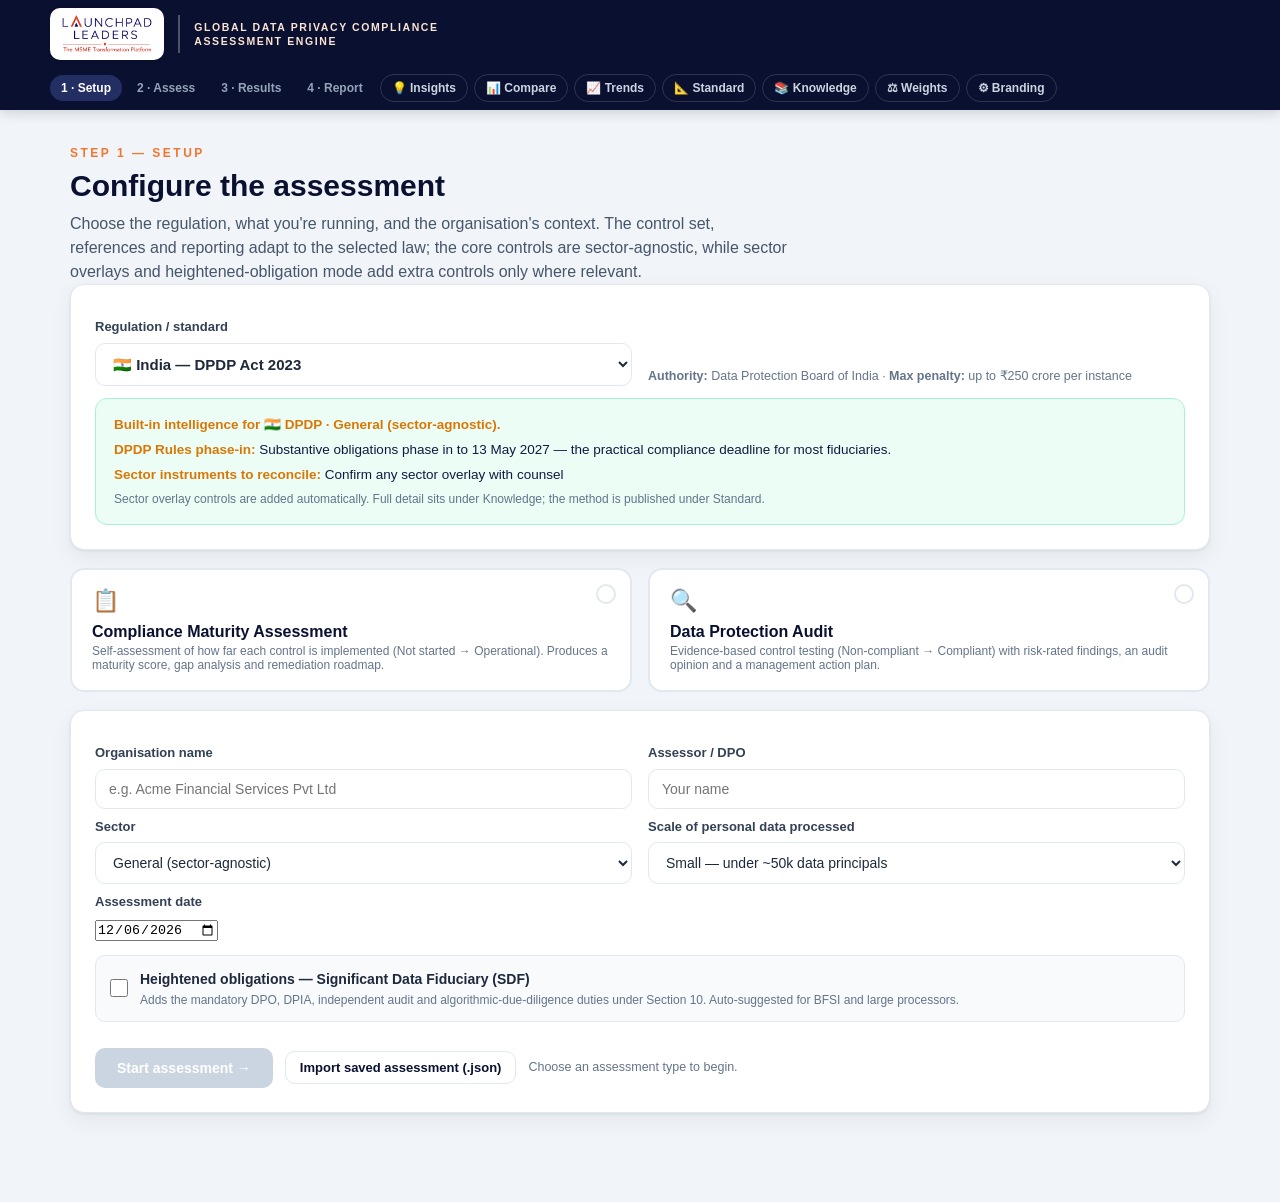
==== dpdp-compliance-readiness.html @ ef8b5a0c "Add files via upload" ====
<!DOCTYPE html>
<html lang="en">
<head>
<meta charset="utf-8">
<meta name="viewport" content="width=device-width, initial-scale=1">
<title>DPDP Compliance Assessment Engine</title>
<style>
  :root{
    --navy:#0A1130; --navy2:#232E63; --teal:#F2762E; --teal-d:#D97706; --ice:#FCE4D2;
    --ink:#1E293B; --muted:#64748B; --line:#E2E8F0; --bg:#F1F5F9; --bg2:#F8FAFC; --white:#fff;
    --crit:#B3121B; --high:#E8760A; --med:#CA9A04; --good:#16A34A;
    --shadow:0 1px 3px rgba(15,23,42,.08),0 8px 24px rgba(15,23,42,.06);
  }
  *{box-sizing:border-box;margin:0;padding:0}
  html{scroll-behavior:smooth}
  body{font-family:-apple-system,BlinkMacSystemFont,"Segoe UI",Roboto,Helvetica,Arial,sans-serif;
    color:var(--ink);background:var(--bg);line-height:1.5;font-size:15px;-webkit-font-smoothing:antialiased}
  h1,h2,h3,h4{line-height:1.2;color:var(--navy)}
  .tnum{font-variant-numeric:tabular-nums}
  button{font-family:inherit;cursor:pointer;border:none;background:none}
  textarea{font-family:inherit}
  .wrap{max-width:1180px;margin:0 auto;padding:0 20px}

  header{background:var(--navy);color:#fff;position:sticky;top:0;z-index:40;box-shadow:0 2px 12px rgba(15,23,42,.18)}
  .bar{display:flex;align-items:center;justify-content:space-between;gap:14px;min-height:62px;flex-wrap:wrap;padding:8px 0}
  .brand{display:flex;align-items:center;gap:14px;font-weight:700;font-size:17px}
  .logocard{background:#fff;border-radius:10px;padding:7px 12px;display:flex;align-items:center;flex:none;box-shadow:0 1px 4px rgba(0,0,0,.18)}
  .logocard img{height:38px;width:auto;display:block}
  .logo{width:34px;height:34px;border-radius:9px;background:#fff;display:grid;place-items:center;font-size:17px;flex:none}
  .brand small{display:block;font-weight:600;font-size:10.5px;color:var(--ice);letter-spacing:1.6px;text-transform:uppercase;line-height:1.35;max-width:310px}
  #brandHead{padding-left:14px;border-left:2px solid rgba(255,255,255,.28);display:flex;align-items:center;min-height:38px}
  .navbtns{display:flex;gap:6px;align-items:center;flex-wrap:wrap}
  .steps{display:flex;gap:4px}
  .steps .st,.tabbtn{font-size:12px;color:#94A3B8;padding:6px 11px;border-radius:20px;font-weight:600;white-space:nowrap}
  .steps .st.active,.tabbtn.active{background:var(--navy2);color:#fff}
  .steps .st.done{color:var(--ice)}
  .tabbtn{color:#CBD5E1;border:1px solid rgba(255,255,255,.15)}
  .tabbtn:hover{background:var(--navy2)}

  .screen{display:none;padding:34px 0 90px}
  .screen.show{display:block;animation:fade .3s ease}
  @keyframes fade{from{opacity:0;transform:translateY(6px)}to{opacity:1;transform:none}}
  @media (prefers-reduced-motion:reduce){.screen.show{animation:none}}

  .eyebrow{font-size:12px;font-weight:700;letter-spacing:2.5px;text-transform:uppercase;color:var(--teal)}
  .lead{font-size:16px;color:#475569;max-width:720px;margin-top:8px}
  .h-xl{font-size:30px;margin:6px 0 4px}
  .card{background:#fff;border:1px solid var(--line);border-radius:14px;box-shadow:var(--shadow)}
  .pad{padding:24px}

  .sector-grid{display:grid;grid-template-columns:repeat(3,1fr);gap:16px;margin:22px 0}
  .sector{background:#fff;border:2px solid var(--line);border-radius:14px;padding:20px;text-align:left;transition:.15s;position:relative}
  .sector:hover{border-color:#CBD5E1;transform:translateY(-2px)}
  .sector.sel{border-color:var(--teal);box-shadow:0 0 0 3px rgba(242,118,46,.15)}
  .sector .ic{font-size:26px}
  .sector h3{font-size:17px;margin:10px 0 4px}
  .sector p{font-size:12.5px;color:var(--muted)}
  .sector .chk{position:absolute;top:14px;right:14px;width:22px;height:22px;border-radius:50%;border:2px solid var(--line);display:grid;place-items:center;color:#fff;font-size:13px}
  .sector.sel .chk{background:var(--teal);border-color:var(--teal)}

  .form-row{display:grid;grid-template-columns:1fr 1fr;gap:16px;margin-top:8px}
  label.f{display:block;font-size:13px;font-weight:600;color:#334155;margin-bottom:6px}
  input[type=text],select,textarea{width:100%;padding:11px 13px;border:1px solid var(--line);border-radius:10px;font-size:14px;color:var(--ink);background:#fff}
  input:focus,select:focus,textarea:focus{outline:none;border-color:var(--teal);box-shadow:0 0 0 3px rgba(242,118,46,.12)}
  .toggle{display:flex;align-items:center;gap:12px;background:var(--bg2);border:1px solid var(--line);border-radius:10px;padding:12px 14px;margin-top:14px}
  .toggle input{width:18px;height:18px;accent-color:var(--teal);flex:none}
  .toggle .t-txt b{font-size:14px}
  .toggle .t-txt span{display:block;font-size:12px;color:var(--muted)}

  .btn{display:inline-flex;align-items:center;gap:8px;background:var(--teal);color:#fff;font-weight:700;font-size:14px;padding:12px 22px;border-radius:10px;transition:.15s}
  .btn:hover{background:var(--teal-d)}
  .btn:disabled{background:#CBD5E1;cursor:not-allowed}
  .btn.ghost{background:#fff;color:var(--navy);border:1.5px solid var(--line)}
  .btn.ghost:hover{border-color:var(--navy)}
  .btn.navy{background:var(--navy)}.btn.navy:hover{background:var(--navy2)}
  .btn.sm{padding:8px 14px;font-size:13px}
  .btnrow{display:flex;gap:12px;flex-wrap:wrap;align-items:center;margin-top:26px}

  .assess{display:grid;grid-template-columns:248px 1fr;gap:24px;align-items:start}
  .nav{position:sticky;top:84px}
  .navcard{background:#fff;border:1px solid var(--line);border-radius:14px;overflow:hidden;box-shadow:var(--shadow)}
  .ni{display:flex;align-items:center;gap:10px;padding:11px 14px;font-size:13px;font-weight:600;color:#475569;border-left:3px solid transparent;width:100%;text-align:left}
  .ni:hover{background:var(--bg2)}
  .ni.active{background:#EFF6FF;border-left-color:var(--teal);color:var(--navy)}
  .ni .dot{margin-left:auto;font-size:11px;color:var(--muted);font-weight:700}
  .ni .dot.full{color:var(--good)}
  .progress-wrap{padding:14px;border-top:1px solid var(--line)}
  .pbar{height:8px;background:var(--bg);border-radius:8px;overflow:hidden}
  .pbar i{display:block;height:100%;background:var(--teal);width:0;transition:width .3s}
  .pmeta{font-size:11.5px;color:var(--muted);margin-top:8px;display:flex;justify-content:space-between}

  .q{background:#fff;border:1px solid var(--line);border-radius:14px;padding:18px 20px;margin-top:14px;box-shadow:var(--shadow)}
  .q .qtop{display:flex;gap:10px;align-items:flex-start}
  .q .qtxt{font-size:15px;font-weight:600}
  .q .badge{flex:none;font-size:10px;font-weight:700;letter-spacing:.5px;padding:2px 8px;border-radius:20px;text-transform:uppercase}
  .badge.crit{background:#FEE2E2;color:var(--crit)} .badge.sec{background:#FFE4DA;color:var(--teal-d)} .badge.sdf{background:#E0E7FF;color:#B45309}
  .q .ref{font-size:11px;color:#94A3B8;margin-top:4px}
  .opts{display:grid;grid-template-columns:repeat(5,1fr);gap:8px;margin-top:14px}
  .opt{border:1.5px solid var(--line);border-radius:10px;padding:9px 6px;text-align:center;font-size:12px;font-weight:600;color:#475569;transition:.12s;line-height:1.25}
  .opt small{display:block;font-size:10px;color:#94A3B8;margin-top:2px}
  .opt:hover{border-color:#CBD5E1}
  .opt.on{color:#fff;border-color:transparent}
  .opt.v0.on{background:var(--crit)} .opt.v1.on{background:var(--high)} .opt.v2.on{background:var(--med)} .opt.v3.on{background:var(--good)} .opt.vna.on{background:#64748B}
  .evi{margin-top:10px;font-size:13px;resize:vertical;min-height:38px;background:var(--bg2)}
  .evi::placeholder{color:#94A3B8}
  @media(max-width:560px){.opts{grid-template-columns:repeat(2,1fr)}}

  .summary{display:grid;grid-template-columns:300px 1fr;gap:24px;align-items:stretch}
  .gauge-card{background:var(--navy);color:#fff;border-radius:16px;padding:26px;text-align:center;box-shadow:var(--shadow)}
  .gauge{position:relative;width:200px;height:200px;margin:6px auto 10px}
  .gauge .ctr{position:absolute;inset:0;display:grid;place-content:center;text-align:center}
  .gauge .ctr .num{font-size:48px;font-weight:800;line-height:1}
  .gauge .ctr .pct{font-size:18px;opacity:.7}
  .gauge .ctr .band{font-size:12px;letter-spacing:1.5px;text-transform:uppercase;margin-top:4px;font-weight:700}
  .gcard-meta{font-size:13px;color:#CBD5E1;margin-top:6px}
  .kpis{display:grid;grid-template-columns:repeat(2,1fr);gap:14px;margin-top:18px}
  .kpi{background:var(--navy2);border-radius:10px;padding:12px}
  .kpi .v{font-size:24px;font-weight:800} .kpi .l{font-size:11px;color:#CBD5E1}

  .domains-card{background:#fff;border:1px solid var(--line);border-radius:16px;padding:22px;box-shadow:var(--shadow)}
  .dbar{margin-bottom:13px}
  .dbar .row{display:flex;justify-content:space-between;font-size:13px;font-weight:600;margin-bottom:5px}
  .dbar .row .sc{color:var(--muted)}
  .track{height:11px;background:var(--bg);border-radius:8px;overflow:hidden}
  .track i{display:block;height:100%;border-radius:8px;transition:width .5s}

  .sev-row{display:grid;grid-template-columns:repeat(4,1fr);gap:14px;margin:22px 0}
  .sev{border-radius:14px;padding:16px;color:#fff}
  .sev .n{font-size:30px;font-weight:800} .sev .l{font-size:12px;font-weight:600;opacity:.95}
  .sev.c{background:var(--crit)} .sev.h{background:var(--high)} .sev.m{background:var(--med)} .sev.g{background:var(--good)}

  .gap{background:#fff;border:1px solid var(--line);border-left-width:5px;border-radius:12px;padding:16px 18px;margin-bottom:12px;box-shadow:var(--shadow)}
  .gap.crit{border-left-color:var(--crit)} .gap.high{border-left-color:var(--high)} .gap.med{border-left-color:var(--med)} .gap.low{border-left-color:#94A3B8}
  .gap .gh{display:flex;justify-content:space-between;gap:10px;align-items:baseline}
  .gap .gh .sev-tag{font-size:10.5px;font-weight:800;letter-spacing:.5px;text-transform:uppercase}
  .gap.crit .sev-tag{color:var(--crit)} .gap.high .sev-tag{color:var(--high)} .gap.med .sev-tag{color:var(--med)} .gap.low .sev-tag{color:#64748B}
  .gap h4{font-size:14.5px;margin:2px 0 6px}
  .gap .rem{font-size:13px;color:#334155} .gap .rem b{color:var(--navy)}
  .gap .evidence{font-size:12.5px;color:#475569;background:var(--bg2);border-radius:8px;padding:8px 10px;margin-top:8px}
  .gap .gmeta{font-size:11.5px;color:var(--muted);margin-top:8px;display:flex;gap:16px;flex-wrap:wrap}
  .gap .gmeta span b{color:#475569}

  .section-title{font-size:20px;margin:32px 0 4px;display:flex;align-items:center;gap:10px}
  .note{background:#ECFDF5;border:1px solid #A7F3D0;border-radius:12px;padding:16px 18px;font-size:13.5px;color:#0F1A42;margin-top:14px}
  .note b{color:var(--teal-d)}
  .empty{text-align:center;color:var(--muted);padding:50px 20px;border:2px dashed var(--line);border-radius:14px;background:#fff}

  /* compare */
  .cmp-actions{display:flex;gap:10px;flex-wrap:wrap;margin:18px 0}
  table.cmp{width:100%;border-collapse:collapse;font-size:13px;background:#fff;border:1px solid var(--line);border-radius:12px;overflow:hidden;box-shadow:var(--shadow)}
  table.cmp th{background:var(--navy);color:#fff;text-align:left;padding:10px 12px;font-size:12px;white-space:nowrap}
  table.cmp td{padding:9px 12px;border-bottom:1px solid var(--line);vertical-align:middle}
  table.cmp tr:nth-child(even) td{background:var(--bg2)}
  .scorepill{display:inline-block;min-width:42px;text-align:center;font-weight:800;color:#fff;border-radius:8px;padding:3px 8px;font-size:13px}
  .bandtag{font-size:11px;font-weight:700;color:#475569}
  .xbtn{color:var(--muted);font-size:16px;font-weight:700;padding:2px 8px;border-radius:6px}
  .xbtn:hover{background:#FEE2E2;color:var(--crit)}

  .heat{width:100%;border-collapse:collapse;font-size:12px;margin-top:10px;background:#fff;border-radius:12px;overflow:hidden;box-shadow:var(--shadow)}
  .heat th{background:var(--navy);color:#fff;padding:8px 6px;font-size:10.5px;font-weight:700;text-align:center}
  .heat th.cl{text-align:left;min-width:150px}
  .heat td{padding:0;text-align:center;border:2px solid #fff}
  .heat td.cl{text-align:left;padding:8px 10px;font-weight:600;background:var(--bg2);font-size:12.5px}
  .heat .cell{display:block;padding:10px 4px;color:#fff;font-weight:700;font-variant-numeric:tabular-nums}
  .heat .cell.na{background:#E2E8F0;color:#94A3B8;font-weight:600}
  .legend{display:flex;gap:14px;flex-wrap:wrap;font-size:12px;color:var(--muted);margin-top:10px;align-items:center}
  .legend i{display:inline-block;width:14px;height:14px;border-radius:3px;margin-right:5px;vertical-align:-2px}

  .barcmp{background:#fff;border:1px solid var(--line);border-radius:12px;padding:20px;box-shadow:var(--shadow);margin-top:16px}
  .cbar{display:flex;align-items:center;gap:12px;margin-bottom:12px}
  .cbar .nm{width:170px;font-size:13px;font-weight:600;text-align:right;flex:none;overflow:hidden;text-overflow:ellipsis;white-space:nowrap}
  .cbar .tk{flex:1;height:24px;background:var(--bg);border-radius:6px;overflow:hidden}
  .cbar .tk i{display:block;height:100%;border-radius:6px}
  .cbar .vv{width:46px;font-weight:800;font-variant-numeric:tabular-nums;flex:none}

  /* modal */
  .modal{position:fixed;inset:0;background:rgba(15,23,42,.55);display:none;place-items:center;z-index:60;padding:20px}
  .modal.show{display:grid}
  .modal .box{background:#fff;border-radius:16px;max-width:520px;width:100%;padding:26px;box-shadow:0 20px 60px rgba(0,0,0,.3);max-height:90vh;overflow:auto}
  .modal h3{font-size:19px;margin-bottom:4px}
  .modal .sub{font-size:13px;color:var(--muted);margin-bottom:16px}
  .modal label.f{margin-top:12px}

  #report .rep{background:#fff;border:1px solid var(--line);border-radius:14px;box-shadow:var(--shadow);padding:40px 44px;max-width:900px;margin:0 auto}
  .rep h1{font-size:26px} .rep h2{font-size:17px;margin:26px 0 8px;padding-bottom:6px;border-bottom:2px solid var(--teal)}
  .rep .repmeta{display:grid;grid-template-columns:repeat(2,1fr);gap:6px 24px;font-size:13px;margin-top:14px}
  .rep .repmeta div{padding:6px 0;border-bottom:1px solid var(--line)}
  .rep .repmeta b{color:var(--navy)}
  table.rt{width:100%;border-collapse:collapse;font-size:13px;margin-top:8px}
  table.rt th{background:var(--navy);color:#fff;text-align:left;padding:8px 10px;font-size:12px}
  table.rt td{padding:7px 10px;border-bottom:1px solid var(--line);vertical-align:top}
  table.rt tr:nth-child(even) td{background:var(--bg2)}
  .pill{display:inline-block;font-size:11px;font-weight:700;padding:2px 9px;border-radius:20px;color:#fff}
  .pill.c{background:var(--crit)}.pill.h{background:var(--high)}.pill.m{background:var(--med)}.pill.g{background:var(--good)}
  .repfoot{font-size:11px;color:var(--muted);margin-top:26px;line-height:1.5;border-top:1px solid var(--line);padding-top:14px}

  .toast{position:fixed;bottom:24px;left:50%;transform:translateX(-50%);background:var(--navy);color:#fff;padding:12px 22px;border-radius:10px;font-size:13px;font-weight:600;box-shadow:0 8px 30px rgba(0,0,0,.25);opacity:0;pointer-events:none;transition:.25s;z-index:100}
  .toast.show{opacity:1;transform:translateX(-50%) translateY(-4px)}

  /* mode + sector setup */
  .modegrid{display:grid;grid-template-columns:1fr 1fr;gap:16px;margin:18px 0}
  .modecard{background:#fff;border:2px solid var(--line);border-radius:14px;padding:18px 20px;text-align:left;position:relative;transition:.15s}
  .modecard:hover{border-color:#CBD5E1}
  .modecard.sel{border-color:var(--teal);box-shadow:0 0 0 3px rgba(242,118,46,.15)}
  .modecard .ic{font-size:22px} .modecard h3{font-size:16px;margin:8px 0 3px} .modecard p{font-size:12px;color:var(--muted)}
  .modecard .chk{position:absolute;top:14px;right:14px;width:20px;height:20px;border-radius:50%;border:2px solid var(--line);display:grid;place-items:center;color:#fff;font-size:12px}
  .modecard.sel .chk{background:var(--teal);border-color:var(--teal)}
  .opt.vnt.on{background:#94A3B8}
  .qbrief{margin-top:10px;font-size:12.5px;color:#475569;background:#EFF6FF;border:1px solid #DBEAFE;border-radius:8px;padding:9px 11px}
  .qbrief b{color:var(--navy)}
  /* insights */
  .insight-narr{background:var(--navy);color:#E2E8F0;border-radius:14px;padding:22px 24px;font-size:14px;line-height:1.6;box-shadow:var(--shadow)}
  .insight-narr b{color:#fff} .insight-narr .hl{color:var(--ice);font-weight:700}
  .twocol{display:grid;grid-template-columns:1fr 1fr;gap:18px;margin-top:18px}
  .panel{background:#fff;border:1px solid var(--line);border-radius:14px;padding:20px;box-shadow:var(--shadow)}
  .panel h3{font-size:15px;margin-bottom:10px;display:flex;align-items:center;gap:8px}
  .pitem{display:flex;gap:10px;padding:9px 0;border-bottom:1px solid var(--line);font-size:13px}
  .pitem:last-child{border-bottom:none}
  .pitem .tagm{flex:none;font-size:10px;font-weight:700;padding:2px 8px;border-radius:10px;height:fit-content}
  .tagm.qw{background:#DCFCE7;color:#166534} .tagm.st{background:#FEE2E2;color:#991B1B}
  .plan{display:grid;grid-template-columns:repeat(3,1fr);gap:14px;margin-top:18px}
  .planc{border-radius:12px;padding:16px;color:#fff} .planc.a{background:var(--crit)} .planc.b{background:var(--high)} .planc.c{background:var(--teal)}
  .planc h4{color:#fff;font-size:13px;margin-bottom:8px;opacity:.95} .planc ul{margin:0 0 0 16px} .planc li{font-size:11.5px;margin-bottom:4px;color:#fff}
  /* knowledge base */
  .kbcard{background:#fff;border:1px solid var(--line);border-radius:12px;margin-bottom:12px;box-shadow:var(--shadow);overflow:hidden}
  .kbcard h3{font-size:14.5px;padding:13px 18px;background:var(--bg2);border-bottom:1px solid var(--line);display:flex;justify-content:space-between;align-items:center}
  .kbcard h3 .ab{font-size:10px;font-weight:700;color:#fff;background:var(--teal);padding:2px 8px;border-radius:10px}
  .kbbody{padding:14px 18px;font-size:13px;line-height:1.55}
  .kbbody .row{margin-bottom:9px} .kbbody .row b{color:var(--navy);display:block;font-size:11px;letter-spacing:.5px;text-transform:uppercase;margin-bottom:2px;color:var(--teal-d)}
  /* trend */
  .chartcard{background:#fff;border:1px solid var(--line);border-radius:14px;padding:22px;box-shadow:var(--shadow);margin-top:16px}
  .kpi3{display:grid;grid-template-columns:repeat(3,1fr);gap:14px;margin:18px 0}
  .kbox{border-radius:12px;padding:16px;background:var(--bg2);border:1px solid var(--line)}
  .kbox .v{font-size:26px;font-weight:800;font-variant-numeric:tabular-nums} .kbox .l{font-size:12px;color:var(--muted)}
  .delta{font-size:13px;font-weight:800} .delta.up{color:var(--good)} .delta.down{color:var(--crit)} .delta.flat{color:var(--muted)}
  select.client{max-width:380px}
  table.prog{width:100%;border-collapse:collapse;font-size:13px;margin-top:8px;background:#fff;border:1px solid var(--line);border-radius:12px;overflow:hidden;box-shadow:var(--shadow)}
  table.prog th{background:var(--navy);color:#fff;text-align:left;padding:9px 12px;font-size:12px}
  table.prog td{padding:8px 12px;border-bottom:1px solid var(--line)}
  table.prog tr:nth-child(even) td{background:var(--bg2)}
  /* weights editor */
  .wdom{background:#fff;border:1px solid var(--line);border-radius:12px;margin-bottom:12px;box-shadow:var(--shadow);overflow:hidden}
  .wdom h3{font-size:14px;padding:12px 16px;background:var(--bg2);border-bottom:1px solid var(--line);color:var(--navy)}
  .wrow{display:flex;align-items:center;gap:12px;padding:10px 16px;border-bottom:1px solid var(--line);font-size:13px}
  .wrow:last-child{border-bottom:none}
  .wrow .wt{flex:1}
  .wrow select{width:160px;flex:none}
  .wmod{font-size:10px;font-weight:700;padding:2px 7px;border-radius:10px;background:#FEF3C7;color:#92400E;flex:none}

  @media(max-width:880px){.assess{grid-template-columns:1fr}.nav{position:static}.summary{grid-template-columns:1fr}.sector-grid{grid-template-columns:1fr}.form-row{grid-template-columns:1fr}.sev-row{grid-template-columns:repeat(2,1fr)}.kpi3{grid-template-columns:1fr}}

  #bulkprint{display:none}
  @media print{
    header,.no-print,#setup,#assess,#results,#compare,#trend,#weights{display:none!important}
    body{background:#fff}
    #report{display:block!important;padding:0}
    #report .rep,#bulkprint .rep{border:none;box-shadow:none;border-radius:0;max-width:100%;padding:0}
    .rep h2{break-after:avoid} .gap{break-inside:avoid} .pgbreak{break-before:page}
    body.bulk #report{display:none!important}
    body.bulk #bulkprint{display:block!important}
  }
</style>
</head>
<body>

<header>
  <div class="wrap bar">
    <div class="brand"><div class="logocard"><img id="brandLogo" src="[data-uri]" alt="Launchpad Leaders Private Limited"></div><div id="brandHead"><small>Global Data Privacy Compliance Assessment Engine</small></div></div>
    <div class="navbtns">
      <div class="steps">
        <button class="st active" data-go="setup">1 · Setup</button>
        <button class="st" data-go="assess">2 · Assess</button>
        <button class="st" data-go="results">3 · Results</button>
        <button class="st" data-go="report">4 · Report</button>
      </div>
      <button class="tabbtn" data-go="insights">💡 Insights</button>
      <button class="tabbtn" data-go="compare">📊 Compare</button>
      <button class="tabbtn" data-go="trend">📈 Trends</button>
      <button class="tabbtn" data-go="standard">📐 Standard</button>
      <button class="tabbtn" data-go="kb">📚 Knowledge</button>
      <button class="tabbtn" data-go="weights">⚖ Weights</button>
      <button class="tabbtn" id="brandBtn">⚙ Branding</button>
    </div>
  </div>
</header>

<!-- ============ SETUP ============ -->
<section id="setup" class="screen show">
  <div class="wrap">
    <div class="eyebrow">Step 1 — Setup</div>
    <h1 class="h-xl">Configure the assessment</h1>
    <p class="lead">Choose the regulation, what you're running, and the organisation's context. The control set, references and reporting adapt to the selected law; the core controls are sector-agnostic, while sector overlays and heightened-obligation mode add extra controls only where relevant.</p>

    <div class="card pad" style="margin-bottom:16px">
      <div class="form-row" style="align-items:end">
        <div><label class="f" for="reg">Regulation / standard</label><select id="reg" style="font-size:15px;font-weight:600"></select></div>
        <div><span id="regMeta" style="font-size:12.5px;color:var(--muted);display:block;line-height:1.5"></span></div>
      </div>
      <div id="intelPanel" style="margin-top:12px"></div>
    </div>

    <div class="modegrid" id="modeGrid">
      <button class="modecard" data-mode="assess"><div class="chk">✓</div><div class="ic">📋</div><h3>Compliance Maturity Assessment</h3><p>Self-assessment of how far each control is implemented (Not started → Operational). Produces a maturity score, gap analysis and remediation roadmap.</p></button>
      <button class="modecard" data-mode="audit"><div class="chk">✓</div><div class="ic">🔍</div><h3>Data Protection Audit</h3><p>Evidence-based control testing (Non-compliant → Compliant) with risk-rated findings, an audit opinion and a management action plan.</p></button>
    </div>

    <div class="card pad">
      <div class="form-row">
        <div><label class="f" for="org">Organisation name</label><input type="text" id="org" placeholder="e.g. Acme Financial Services Pvt Ltd"></div>
        <div><label class="f" for="assessor">Assessor / DPO</label><input type="text" id="assessor" placeholder="Your name"></div>
      </div>
      <div class="form-row">
        <div><label class="f" for="sector">Sector</label><select id="sector"></select></div>
        <div><label class="f" for="vol">Scale of personal data processed</label>
          <select id="vol">
            <option value="small">Small — under ~50k data principals</option>
            <option value="mid">Mid — ~50k to 1M data principals</option>
            <option value="large">Large — over ~1M data principals</option>
          </select></div>
      </div>
      <div class="form-row">
        <div><label class="f" for="adate">Assessment date</label><input type="date" id="adate"></div>
        <div></div>
      </div>
      <div class="toggle">
        <input type="checkbox" id="sdf">
        <div class="t-txt"><b id="roleLbl">Treat as a Significant Data Fiduciary (SDF)</b>
          <span id="roleHelp">Adds the mandatory DPO, DPIA, audit and algorithmic-due-diligence checks under Section 10. Auto-suggested for BFSI and large processors.</span></div>
      </div>
      <div class="btnrow">
        <button class="btn" id="startBtn" disabled>Start assessment →</button>
        <button class="btn ghost sm" id="importBtn">Import saved assessment (.json)</button>
        <input type="file" id="importFile" accept="application/json" style="display:none">
        <span style="font-size:12.5px;color:var(--muted)" id="setupHint">Choose an assessment type to begin.</span>
      </div>
    </div>
  </div>
</section>

<!-- ============ ASSESS ============ -->
<section id="assess" class="screen">
  <div class="wrap">
    <div class="eyebrow">Step 2 — Assessment</div>
    <h1 class="h-xl" style="margin-bottom:18px">Rate each control</h1>
    <div class="assess">
      <aside class="nav">
        <div class="navcard" id="domainNav"></div>
        <div class="navcard" style="margin-top:14px">
          <div class="progress-wrap">
            <div class="pbar"><i id="pbar"></i></div>
            <div class="pmeta"><span id="pcount">0 of 0 answered</span><span id="ppct">0%</span></div>
          </div>
          <div style="padding:0 14px 14px">
            <button class="btn sm" id="toResults" style="width:100%" disabled>View results →</button>
            <button class="btn ghost sm" id="fillRest" style="width:100%;margin-top:8px">Mark remaining “Not started”</button>
          </div>
        </div>
      </aside>
      <div>
        <div class="eyebrow" id="domEyebrow">Domain</div><h2 id="domTitle" style="font-size:21px">—</h2>
        <p class="lead" id="domDesc" style="font-size:14px"></p>
        <div id="qlist"></div>
        <div class="btnrow no-print">
          <button class="btn ghost" id="prevDom">← Previous</button>
          <button class="btn" id="nextDom">Next domain →</button>
        </div>
      </div>
    </div>
  </div>
</section>

<!-- ============ RESULTS ============ -->
<section id="results" class="screen"><div class="wrap" id="resultsBody"></div></section>

<!-- ============ REPORT ============ -->
<section id="report" class="screen">
  <div class="wrap">
    <div class="btnrow no-print" style="margin-top:0;margin-bottom:18px">
      <button class="btn" id="printBtn">🖨️ Print / Save as PDF</button>
      <button class="btn navy" id="exportHtml">⬇ Export report (HTML)</button>
      <button class="btn ghost" id="exportJson">⬇ Save assessment (JSON)</button>
      <button class="btn ghost" id="addToCompare">＋ Add to comparison</button>
      <button class="btn ghost" id="backResults">← Back to results</button>
    </div>
    <div id="reportBody"></div>
  </div>
</section>

<!-- ============ COMPARE ============ -->
<section id="compare" class="screen">
  <div class="wrap">
    <div class="eyebrow">Portfolio view</div>
    <h1 class="h-xl">Multi-client comparison</h1>
    <p class="lead">Compare several organisations side by side. Add the current assessment, or import saved <b>.json</b> files for other clients. Comparisons stay on this device only.</p>
    <div class="cmp-actions no-print">
      <button class="btn sm" id="cmpAddCurrent">＋ Add current assessment</button>
      <button class="btn ghost sm" id="cmpImport">Import client file(s) (.json)</button>
      <input type="file" id="cmpFile" accept="application/json" multiple style="display:none">
      <button class="btn ghost sm" id="cmpClear">Clear all</button>
      <button class="btn navy sm" id="cmpPrint">🖨️ Print comparison</button>
      <button class="btn sm" id="cmpBulk">📄 Export all client reports (PDF)</button>
    </div>
    <div id="compareBody"></div>
  </div>
</section>

<!-- ============ TREND ============ -->
<section id="trend" class="screen">
  <div class="wrap">
    <div class="eyebrow">Progress over time</div>
    <h1 class="h-xl">Client trend &amp; improvement</h1>
    <p class="lead">Re-assess the same client on different dates and add each one to the comparison — this view charts how their maturity changes over time. Add at least two assessments of one organisation to see a trend.</p>
    <div style="margin:16px 0"><label class="f" for="trendClient">Client</label><select id="trendClient" class="client"></select></div>
    <div id="trendBody"></div>
  </div>
</section>

<!-- ============ WEIGHTS ============ -->
<section id="weights" class="screen">
  <div class="wrap">
    <div class="eyebrow">Scoring configuration</div>
    <h1 class="h-xl">Control weighting editor</h1>
    <p class="lead">Adjust how heavily each control counts toward the score and how severe its gaps are. <b>Standard</b> = weight 1, <b>Critical</b> = weight 2, <b>Mandatory</b> = weight 3. Changes apply consistently across every client and re-assessment, on this device.</p>
    <div class="btnrow" style="margin-top:14px">
      <button class="btn ghost sm" id="wReset">Reset to defaults</button>
      <span style="font-size:12.5px;color:var(--muted)" id="wHint"></span>
    </div>
    <div id="weightsBody" style="margin-top:18px"></div>
  </div>
</section>

<!-- ============ INSIGHTS ============ -->
<section id="insights" class="screen">
  <div class="wrap">
    <div class="eyebrow">Analysis</div>
    <h1 class="h-xl">Insights &amp; analysis</h1>
    <p class="lead">A data-driven read of the current assessment — systemic themes, quick wins versus strategic priorities, and a sequenced 30 / 60 / 90-day plan.</p>
    <div id="insightsBody" style="margin-top:18px"></div>
  </div>
</section>

<!-- ============ KNOWLEDGE BASE ============ -->
<section id="standard" class="screen">
  <div class="wrap">
    <div class="eyebrow">Methodology</div>
    <h1 class="h-xl">The assessment standard</h1>
    <p class="lead">The published method behind every score in this engine — domains, rating scales, evidence expectations, sampling, weighting and the conformity criteria. Share it with clients so results are transparent and repeatable.</p>
    <div id="standardBody" style="margin-top:18px"></div>
  </div>
</section>

<section id="kb" class="screen">
  <div class="wrap">
    <div class="eyebrow">Deep research</div>
    <h1 class="h-xl">Privacy knowledge base</h1>
    <p class="lead">Per-domain research briefs: the statutory basis, what good looks like, the evidence to collect, and common pitfalls. Use these to brief clients, scope an audit, or justify findings.</p>
    <div id="kbBody" style="margin-top:18px"></div>
  </div>
</section>

<!-- bulk print container (hidden except during bulk print) -->
<section id="bulkprint"></section>

<!-- ============ BRANDING MODAL ============ -->
<div class="modal" id="brandModal">
  <div class="box">
    <h3>Firm branding</h3>
    <p class="sub">These details appear in the header, on-screen and in every report and export. Set them once — no placeholders.</p>
    <label class="f" for="bName">Firm name</label><input type="text" id="bName">
    <label class="f" for="bTag">Tagline</label><input type="text" id="bTag">
    <div class="form-row">
      <div><label class="f" for="bFounder">Principal / DPO name</label><input type="text" id="bFounder"></div>
      <div><label class="f" for="bCreds">Credentials</label><input type="text" id="bCreds" placeholder="e.g. CIPP/E, CIPM, DCPP"></div>
    </div>
    <div class="form-row">
      <div><label class="f" for="bEmail">Email</label><input type="text" id="bEmail"></div>
      <div><label class="f" for="bPhone">Phone</label><input type="text" id="bPhone"></div>
    </div>
    <label class="f" for="bWeb">Website</label><input type="text" id="bWeb">
    <div class="btnrow" style="margin-top:20px">
      <button class="btn" id="bSave">Save branding</button>
      <button class="btn ghost" id="bCancel">Cancel</button>
    </div>
  </div>
</div>

<div class="toast" id="toast"></div>

<script>
"use strict";

/* ---------------- Branding ---------------- */
const LOGO_MARK="[data-uri]";
const LOGO_LOCKUP="[data-uri]";
const BRAND = {
  name:"Launchpad Leaders Private Limited",
  tagline:"Global Data Privacy Compliance Assessment Engine",
  founder:"",
  creds:"CIPP/E · CIPM · DCPP",
  email:"hello@launchpadleaders.in",
  phone:"+91 90000 00000",
  web:"launchpadleaders.in"
};

/* ---------------- Optional cross-session storage (works in supported hosts, no-op otherwise) ---------------- */
const STORE = {
  async get(k){ try{ if(typeof window==="undefined"||!window.storage) return null; const r=await window.storage.get(k); return r?r.value:null; }catch(e){ return null; } },
  async set(k,v){ try{ if(typeof window==="undefined"||!window.storage) return false; await window.storage.set(k,v); return true; }catch(e){ return false; } }
};

/* ---------------- Question bank ---------------- */
const DOMAINS = [
  {key:"gov",name:"Governance & Accountability",abbr:"Gov",desc:"Ownership, board oversight, policy framework and risk management for data protection."},
  {key:"consent",name:"Notice, Consent & Lawful Processing",abbr:"Consent",desc:"Clear notice, valid consent, easy withdrawal and a lawful basis for every processing activity."},
  {key:"rights",name:"Data Principal Rights",abbr:"Rights",desc:"Access, correction, erasure, grievance, nomination — and the SLAs that make them real."},
  {key:"ropa",name:"Data Inventory & Mapping (ROPA)",abbr:"ROPA",desc:"Knowing what personal data you hold, why, where it flows and who it goes to."},
  {key:"retention",name:"Retention & Deletion",abbr:"Retn",desc:"Keeping data only as long as needed and deleting it across systems and vendors."},
  {key:"security",name:"Security Safeguards",abbr:"Sec",desc:"Reasonable technical and organisational measures to protect personal data."},
  {key:"breach",name:"Breach Management",abbr:"Breach",desc:"Detecting, containing and notifying personal-data breaches to the Board and principals."},
  {key:"processor",name:"Processor & Third-Party Management",abbr:"Proc",desc:"Contracts, due diligence and control over processors and sub-processors."},
  {key:"xborder",name:"Cross-Border Transfers",abbr:"X-bdr",desc:"Governing personal data that leaves the home jurisdiction or sits in overseas cloud."},
  {key:"children",name:"Children & Special Categories",abbr:"Child",desc:"Verifiable parental consent and a ban on tracking or targeting children."},
  {key:"training",name:"Training & Awareness",abbr:"Train",desc:"People know their privacy duties and privacy-by-design is built in."},
  {key:"sdf",name:"Heightened & Role-Specific Obligations",abbr:"Role",desc:"Additional duties that apply to higher-risk or designated organisations (e.g. DPO, DPIA, audit, ADMT).",sdf:true}
];
const Q = [
 {d:"gov",t:"A senior individual is formally accountable for data protection (DPO or designated contact person), with business contact details published.",w:2,ref:"S.8(9), Rule 13 / S.10",rem:"Appoint or designate a data-protection lead and publish their contact details on the website/app and in every rights response.",own:"Board / Founder"},
 {d:"gov",t:"Leadership / the board receives periodic reporting on data-protection risk and compliance status.",w:1,ref:"Accountability — S.8",rem:"Establish a quarterly privacy report to the board covering risks, incidents and remediation.",own:"DPO"},
 {d:"gov",t:"A documented, approved data-protection policy framework exists and is reviewed periodically.",w:1,ref:"S.8 accountability",rem:"Adopt a version-controlled privacy policy suite with a defined review cadence.",own:"DPO / Legal"},
 {d:"gov",t:"Privacy roles and responsibilities are defined across legal, IT, product, marketing and HR.",w:1,ref:"S.8 accountability",rem:"Publish a RACI for privacy and embed duties into job descriptions.",own:"DPO / HR"},
 {d:"gov",t:"A privacy risk register is maintained and tracked to closure.",w:1,ref:"S.8 accountability",rem:"Stand up a privacy risk register with owners, severity and target dates.",own:"DPO"},
 {d:"gov",t:"DPDP controls are reconciled with RBI / SEBI / IRDAI data and outsourcing directions.",w:2,ref:"DPDP × sectoral",rem:"Map DPDP duties against applicable RBI/SEBI/IRDAI circulars and resolve conflicts (retention, localisation, reporting).",own:"DPO / Compliance",sec:"bfsi"},
 {d:"consent",t:"A clear, itemised privacy notice in plain language is given at or before collection, with language options as relevant.",w:2,ref:"S.5, Rule 3",rem:"Rewrite notices in plain language with an itemised list of data and purposes; offer key languages.",own:"DPO / Legal"},
 {d:"consent",t:"Consent is specific, informed, free and unambiguous, captured with an auditable, time-stamped record.",w:2,ref:"S.6, Rule 3",rem:"Implement granular consent capture with immutable logs (what, when, version, purpose).",own:"Product / Eng"},
 {d:"consent",t:"Withdrawal of consent is as easy as giving it and is operationalised end-to-end (stops downstream processing).",w:2,ref:"S.6(4)–(6)",rem:"Build one-step withdrawal that propagates to all systems and processors.",own:"Product / Eng"},
 {d:"consent",t:"Every processing activity is mapped to a valid legal basis (consent or a legitimate use under S.7).",w:1,ref:"S.4, S.7",rem:"Document the lawful basis per purpose; remove processing with no valid basis.",own:"DPO / Legal"},
 {d:"consent",t:"The organisation is ready to integrate with registered Consent Managers where applicable.",w:1,ref:"Rule 4 (phased)",rem:"Assess Consent Manager interoperability and plan integration ahead of the phase-II deadline.",own:"Product / Eng"},
 {d:"consent",t:"Consent distinguishes care/treatment from secondary uses (research, analytics, marketing).",w:2,ref:"S.6 purpose limitation",rem:"Separate treatment consent from secondary-use consent with distinct, revocable choices.",own:"DPO / Clinical",sec:"health"},
 {d:"consent",t:"Marketing consent and one-click withdrawal operate across all channels (email, SMS, push, on-platform ads).",w:2,ref:"S.6, S.7",rem:"Centralise marketing consent and wire one-click opt-out to every channel and ad audience.",own:"Marketing / Eng",sec:"social"},
 {d:"rights",t:"Data principals can exercise access and correction/erasure rights through a defined mechanism with response SLAs.",w:2,ref:"S.11–12, Rule 13",rem:"Publish a rights request channel and operate it within documented SLAs.",own:"DPO"},
 {d:"rights",t:"A grievance-redressal mechanism is published and operates within prescribed timelines.",w:2,ref:"S.13, Rule 14",rem:"Stand up a grievance workflow with tracking and escalation to the Board if unresolved.",own:"DPO / Support"},
 {d:"rights",t:"Rights to nominate and to withdraw consent are supported.",w:1,ref:"S.14, S.6(4)",rem:"Add nomination capture and ensure withdrawal is self-service.",own:"Product"},
 {d:"rights",t:"Identity verification for rights requests balances security with accessibility.",w:1,ref:"Rule 13",rem:"Define proportionate verification that prevents abuse without creating barriers.",own:"DPO / Security"},
 {d:"rights",t:"All rights requests are logged, tracked and auditable.",w:1,ref:"S.8 accountability",rem:"Maintain a rights-request register with timestamps and outcomes.",own:"DPO"},
 {d:"rights",t:"KYC / credit-data correction and grievance flows align with sectoral redress (e.g. RBI Ombudsman).",w:1,ref:"DPDP × RBI",rem:"Integrate DPDP rights handling with existing financial-grievance channels.",own:"Compliance",sec:"bfsi"},
 {d:"ropa",t:"A current inventory of personal data, purposes and data flows (ROPA) is maintained.",w:2,ref:"S.8 accountability",rem:"Build and maintain a Record of Processing Activities covering systems, purposes and flows.",own:"DPO"},
 {d:"ropa",t:"Data elements are classified (including sensitive categories) with assigned owners.",w:1,ref:"S.8(4)",rem:"Adopt a data-classification scheme and assign data owners.",own:"DPO / IT"},
 {d:"ropa",t:"Third-party recipients and processors are documented for each data flow.",w:1,ref:"S.8(2)",rem:"Map every external recipient against the data they receive.",own:"DPO"},
 {d:"ropa",t:"Legacy / pre-DPDP datasets are identified for consent or lawful-basis review.",w:1,ref:"Legacy data — 2026 focus",rem:"Inventory historical datasets and plan re-consent or lawful-basis remediation.",own:"DPO / Eng"},
 {d:"ropa",t:"Account-aggregator and lending data flows are mapped with their consent artefacts.",w:1,ref:"DPDP × AA framework",rem:"Document AA/lending data exchanges and link to consent records.",own:"DPO / Compliance",sec:"bfsi"},
 {d:"ropa",t:"ABDM / health-information-exchange data flows are mapped and governed.",w:1,ref:"DPDP × ABDM",rem:"Map ABDM and HIE flows, linkages and consent under the health-data framework.",own:"DPO / Clinical",sec:"health"},
 {d:"ropa",t:"Cookies, SDKs, pixels and ad-tech data sharing are inventoried with a consent/tracking map.",w:1,ref:"S.5, S.6",rem:"Run a tracking audit and build a cookie/SDK inventory tied to consent states.",own:"Marketing / Eng",sec:"social"},
 {d:"retention",t:"Documented retention schedules exist per data category and purpose.",w:2,ref:"S.8(7)",rem:"Define and publish retention periods by category and purpose.",own:"DPO / Legal"},
 {d:"retention",t:"Data is deleted/erased when its purpose is served or consent is withdrawn — including at processors.",w:2,ref:"S.8(7)",rem:"Automate purpose-end and withdrawal-triggered deletion across the stack and vendors.",own:"Eng / DPO"},
 {d:"retention",t:"Erasure is technically enforced across primary stores, backups and third parties.",w:1,ref:"S.8(7)",rem:"Extend deletion to backups and processor systems with evidence of completion.",own:"Eng"},
 {d:"retention",t:"Legal/regulatory retention holds are documented as explicit exceptions.",w:1,ref:"S.8(7) proviso",rem:"Record statutory hold requirements that override default deletion.",own:"Legal / DPO"},
 {d:"security",t:"Reasonable technical safeguards (encryption, access control, logging) protect personal data.",w:2,ref:"S.8(5), Rule 6",rem:"Implement encryption at rest/in transit, role-based access and security logging.",own:"Security / IT"},
 {d:"security",t:"Reasonable organisational measures (policies, access governance, least privilege) are in place.",w:2,ref:"Rule 6",rem:"Adopt access-governance, least-privilege and security policies with enforcement.",own:"Security / IT"},
 {d:"security",t:"Security controls extend to backups, endpoints and cloud environments.",w:1,ref:"Rule 6",rem:"Harden backups, endpoints and cloud config to the same standard as production.",own:"Security / IT"},
 {d:"security",t:"Periodic security testing and vulnerability management are performed.",w:1,ref:"Rule 6",rem:"Run regular VAPT and patch management with tracked remediation.",own:"Security"},
 {d:"security",t:"Access to personal data is logged and the logs are reviewed.",w:1,ref:"Rule 6",rem:"Enable access logging and periodic review/alerting on personal-data stores.",own:"Security"},
 {d:"security",t:"Clinical systems (EMR/LIS/PACS) and diagnostic data carry heightened safeguards.",w:2,ref:"Rule 6 (sensitive)",rem:"Apply stronger controls, segregation and monitoring to clinical and diagnostic systems.",own:"Security / Clinical IT",sec:"health"},
 {d:"breach",t:"A documented breach-response plan defines detection, assessment, containment and notification.",w:2,ref:"S.8(6), Rule 7",rem:"Adopt an incident-response plan with clear roles and decision trees.",own:"Security / DPO"},
 {d:"breach",t:"Capability exists to notify the Data Protection Board and affected principals without delay, in the prescribed form.",w:2,ref:"Rule 7",rem:"Pre-build notification templates and a workflow that meets prescribed timelines and content.",own:"DPO / Legal"},
 {d:"breach",t:"Breach drills / tabletop exercises are conducted.",w:1,ref:"Rule 6–7",rem:"Run at least annual breach simulations and capture lessons learned.",own:"Security / DPO"},
 {d:"breach",t:"Breaches and near-misses are logged with root-cause and remediation.",w:1,ref:"S.8(6)",rem:"Maintain an incident log with root-cause analysis and corrective actions.",own:"Security"},
 {d:"breach",t:"The breach plan specifically addresses clinical-system incidents and patient notification.",w:1,ref:"Rule 7",rem:"Add clinical-incident playbooks and patient-communication paths.",own:"DPO / Clinical",sec:"health"},
 {d:"processor",t:"Written contracts (DPAs) are in place with all processors, flowing down DPDP obligations.",w:2,ref:"S.8(2)",rem:"Execute DPAs with every processor; flow down security, deletion, breach and audit duties.",own:"Legal / DPO"},
 {d:"processor",t:"Due diligence assesses processor security and compliance before onboarding.",w:1,ref:"S.8(1)–(2)",rem:"Add a privacy/security review gate to vendor onboarding.",own:"Procurement / Security"},
 {d:"processor",t:"Sub-processor chains are known and controlled.",w:1,ref:"S.8(2)",rem:"Require sub-processor disclosure and change-notification in contracts.",own:"DPO / Legal"},
 {d:"processor",t:"Audit/inspection rights and breach-notification duties are contractually secured.",w:1,ref:"S.8(2)",rem:"Include audit rights and rapid breach-notice clauses in all processor contracts.",own:"Legal"},
 {d:"processor",t:"Where acting as a processor for clients, client-facing DPAs and processor controls are in place.",w:2,ref:"S.8(2)",rem:"Provide standardised client DPAs and demonstrate processor-side controls and segregation.",own:"Legal / DPO",sec:"social"},
 {d:"xborder",t:"Cross-border data flows are inventoried and monitored against any restricted-country notifications.",w:1,ref:"S.16, Rule 14",rem:"Track international flows and watch for government restriction notifications.",own:"DPO / IT"},
 {d:"xborder",t:"Contractual and security safeguards cover transfers and cloud hosting outside India.",w:1,ref:"S.16",rem:"Apply transfer safeguards and verify cloud-region and contractual protections.",own:"DPO / Security"},
 {d:"children",t:"Processing of children's data uses verifiable parental/guardian consent where required.",w:2,ref:"S.9, Rule 10",rem:"Implement verifiable parental consent flows for users identified as children.",own:"Product / DPO"},
 {d:"children",t:"No tracking, behavioural monitoring or targeted advertising directed at children.",w:2,ref:"S.9(3)",rem:"Disable tracking and ad-targeting for child users by design and verify with testing.",own:"Product / Marketing"},
 {d:"children",t:"Age-assurance / age-gating is appropriate to the service.",w:1,ref:"S.9, Rule 10",rem:"Introduce proportionate age-assurance at sign-up and key flows.",own:"Product"},
 {d:"children",t:"Lawful guardian consent is handled for persons with disabilities where applicable.",w:1,ref:"S.9(5)",rem:"Build guardian-consent handling for relevant users.",own:"DPO / Product"},
 {d:"children",t:"Targeted advertising and behavioural tracking of children are disabled by design across products.",w:2,ref:"S.9(3)",rem:"Enforce a platform-wide block on child-directed tracking and targeting; document controls.",own:"Product / Marketing",sec:"social"},
 {d:"training",t:"Role-based privacy training is delivered and tracked (including marketing, product and support).",w:1,ref:"S.8 accountability",rem:"Roll out role-based training with completion tracking and refreshers.",own:"DPO / HR"},
 {d:"training",t:"Privacy-by-design is embedded in product and feature development.",w:2,ref:"S.8 accountability",rem:"Add privacy review gates and DPIA triggers to the product lifecycle.",own:"Product / DPO"},
 {d:"training",t:"Staff know how to recognise and escalate a breach or a rights request.",w:1,ref:"S.8(6)",rem:"Train frontline staff on incident and rights-request escalation paths.",own:"DPO"},
 {d:"consent",t:"Marketing consent and one-click withdrawal operate across channels and ad audiences (email, SMS, push, on-site).",w:2,ref:"S.6, S.7",rem:"Centralise marketing consent and wire one-click opt-out to every channel and audience.",own:"Marketing / Eng",sec:"ecommerce"},
 {d:"ropa",t:"Cookies, SDKs, pixels and payment-gateway data sharing are inventoried with a consent/tracking map.",w:1,ref:"S.5, S.6",rem:"Run a tracking audit and inventory cookies/SDKs/processors tied to consent states.",own:"Marketing / Eng",sec:"ecommerce"},
 {d:"children",t:"Student / minor data uses verifiable school or parental consent and excludes behavioural profiling.",w:2,ref:"S.9, Rule 10",rem:"Implement verifiable school/guardian consent and disable profiling for student minors.",own:"Product / DPO",sec:"edtech"},
 {d:"ropa",t:"Subscriber, CDR and location-data flows are mapped and lawful-interception duties are reconciled with DPDP.",w:1,ref:"S.16–17",rem:"Map subscriber/CDR/location flows and document how interception obligations interact with DPDP.",own:"DPO / Compliance",sec:"telecom"},
 {d:"sdf",t:"A Data Protection Officer based in India, reporting to the board, is appointed.",w:2,ref:"S.10(2)",rem:"Appoint an India-based DPO who reports to the board and is the Board's point of contact.",own:"Board",sdf:true},
 {d:"sdf",t:"Periodic Data Protection Impact Assessments (DPIAs) are conducted.",w:2,ref:"S.10(2)(a)",rem:"Institute a DPIA programme for high-risk processing with a defined cadence.",own:"DPO",sdf:true},
 {d:"sdf",t:"Independent data-protection audits are conducted.",w:2,ref:"S.10(2)(b)",rem:"Commission periodic independent audits and track findings to closure.",own:"DPO / Board",sdf:true},
 {d:"sdf",t:"Additional due diligence covers algorithmic / automated processing risks to principals.",w:1,ref:"Rule 12",rem:"Assess algorithms and automated decisions for risks to data principals' rights.",own:"DPO / Data Science",sdf:true}
];
/* ===== EU — GDPR ===== */
const GDPR_Q=[
 {d:"gov",t:"The organisation can demonstrate compliance (accountability) through documented, approved and reviewed data-protection policies.",w:2,ref:"Art. 5(2), 24",rem:"Adopt a versioned policy suite and accountability evidence (policies, RoPA, DPIAs, training logs).",own:"DPO/Legal"},
 {d:"gov",t:"Data protection by design and by default is embedded into systems and processes.",w:2,ref:"Art. 25",rem:"Build privacy-by-design gates and default-minimisation into the product lifecycle.",own:"Product/Eng"},
 {d:"gov",t:"Privacy roles, responsibilities and senior accountability are defined across the business.",w:1,ref:"Art. 24",rem:"Publish a privacy RACI and embed duties into role descriptions.",own:"DPO/HR"},
 {d:"consent",t:"Every processing activity has a valid Article 6 lawful basis, documented per purpose.",w:2,ref:"Art. 6",rem:"Maintain a lawful-basis register; remove processing lacking a basis.",own:"DPO/Legal"},
 {d:"consent",t:"Privacy notices meet Article 13/14 (identity, purposes, basis, recipients, retention, rights, transfers).",w:2,ref:"Art. 12–14",rem:"Rewrite layered notices covering all mandatory Art.13/14 content in clear language.",own:"DPO/Legal"},
 {d:"consent",t:"Where consent is relied on, it is freely given, specific, informed and unambiguous, withdrawable and recorded.",w:2,ref:"Art. 7",rem:"Capture granular, time-stamped consent with one-step withdrawal.",own:"Product/Eng"},
 {d:"consent",t:"Special-category data is processed only under an Article 9 condition.",w:2,ref:"Art. 9",rem:"Identify and document an Art.9 condition for each special-category processing; stop where none applies.",own:"DPO/Legal"},
 {d:"rights",t:"Procedures handle access, rectification, erasure, restriction, portability and objection within one month.",w:2,ref:"Art. 15–22",rem:"Operate a tracked DSAR workflow meeting the one-month deadline (extendable by two).",own:"DPO"},
 {d:"rights",t:"The right to object to direct marketing is honoured at no charge, with proportionate identity checks.",w:1,ref:"Art. 21",rem:"Wire one-click marketing objection across channels.",own:"Marketing/Eng"},
 {d:"rights",t:"Rights relating to solely-automated decisions and profiling are addressed (information, human review).",w:1,ref:"Art. 22",rem:"Map automated decisions; provide meaningful information and a route to human review.",own:"DPO/Data Science"},
 {d:"ropa",t:"A Record of Processing Activities is maintained (controller and, where relevant, processor records).",w:2,ref:"Art. 30",rem:"Build and maintain the Art.30 RoPA covering purposes, categories, recipients, transfers and retention.",own:"DPO"},
 {d:"ropa",t:"Data flows, recipients, international transfers and retention are documented and kept current.",w:1,ref:"Art. 30",rem:"Map systems and flows; refresh the RoPA on change.",own:"DPO/IT"},
 {d:"retention",t:"Storage-limitation: retention periods are defined per purpose and enforced.",w:2,ref:"Art. 5(1)(e)",rem:"Publish retention schedules and automate purpose-end deletion.",own:"DPO/Legal"},
 {d:"retention",t:"Erasure is delivered on valid request and at end of purpose, including processors and backups.",w:1,ref:"Art. 17",rem:"Propagate deletion across the stack, backups and processors with evidence.",own:"Eng"},
 {d:"security",t:"Appropriate technical and organisational measures protect data (encryption, access control, resilience).",w:2,ref:"Art. 32",rem:"Implement encryption, least-privilege access, logging and resilience proportionate to risk.",own:"Security/IT"},
 {d:"security",t:"Confidentiality, integrity, availability and the effectiveness of measures are regularly tested.",w:1,ref:"Art. 32(1)(d)",rem:"Run regular security testing and review of controls.",own:"Security"},
 {d:"breach",t:"Personal-data breaches are notified to the supervisory authority without undue delay and within 72 hours where feasible.",w:2,ref:"Art. 33",rem:"Pre-build a 72-hour notification workflow and decision tree.",own:"DPO/Security"},
 {d:"breach",t:"High-risk breaches are communicated to data subjects; all breaches are recorded in a register.",w:2,ref:"Art. 34, 33(5)",rem:"Maintain a breach register and a subject-communication path for high-risk events.",own:"DPO"},
 {d:"processor",t:"Article 28 data-processing agreements are in place with all processors, with documented instructions.",w:2,ref:"Art. 28",rem:"Execute Art.28 DPAs flowing down security, sub-processor, breach and deletion duties.",own:"Legal/DPO"},
 {d:"processor",t:"Processor due diligence and sub-processor authorisation/transparency are operated.",w:1,ref:"Art. 28(2)-(4)",rem:"Gate vendor onboarding on privacy/security review; require sub-processor disclosure.",own:"Procurement/Security"},
 {d:"xborder",t:"Transfers outside the EEA rely on adequacy, SCCs, BCRs or an Article 49 derogation.",w:2,ref:"Art. 44–49",rem:"Map transfers and apply a valid Chapter V mechanism for each.",own:"DPO/Legal"},
 {d:"xborder",t:"Transfer Impact Assessments are performed where SCCs are used, with supplementary measures applied.",w:1,ref:"Art. 46; Schrems II",rem:"Run TIAs and add supplementary measures; verify DPF certification where used for US importers.",own:"DPO"},
 {d:"children",t:"Children's consent for information-society services is handled per Article 8 (age threshold, parental consent).",w:2,ref:"Art. 8",rem:"Implement age-appropriate consent and verifiable parental consent below the threshold.",own:"Product/DPO"},
 {d:"children",t:"Information addressed to children is provided in clear, age-appropriate language.",w:1,ref:"Art. 12(1)",rem:"Produce child-friendly notices for services likely accessed by children.",own:"Product"},
 {d:"training",t:"Staff receive privacy training and awareness appropriate to their role.",w:1,ref:"Art. 39(1)(b)",rem:"Deliver role-based training with completion tracking.",own:"DPO/HR"},
 {d:"training",t:"Privacy-by-design and DPIA triggers are embedded in project and product development.",w:2,ref:"Art. 25, 35",rem:"Add privacy review and DPIA-screening gates to the SDLC.",own:"Product/DPO"},
 {d:"sdf",t:"A Data Protection Officer is appointed where required, with the position, tasks and independence of Art. 37–39.",w:2,ref:"Art. 37–39",role:true,rem:"Appoint a DPO (or document why not required) with independence and direct board access.",own:"Board"},
 {d:"sdf",t:"DPIAs are conducted for high-risk processing, with prior consultation where residual high risk remains.",w:2,ref:"Art. 35–36",role:true,rem:"Run DPIAs for high-risk processing; consult the SA where high residual risk remains.",own:"DPO"},
 {d:"sdf",t:"Legitimate-Interests Assessments are documented where the Art. 6(1)(f) basis is used.",w:1,ref:"Art. 6(1)(f)",role:true,rem:"Document LIAs (purpose, necessity, balancing) for legitimate-interests processing.",own:"DPO/Legal"}
];
/* ===== Singapore — PDPA ===== */
const PDPA_Q=[
 {d:"gov",t:"A Data Protection Officer is appointed and the DPO's business contact information is made available.",w:2,ref:"s.11(3)-(5)",rem:"Appoint a DPO and publish their business contact details.",own:"Board/DPO"},
 {d:"gov",t:"Documented policies and practices give effect to the PDPA (Accountability Obligation).",w:1,ref:"s.12",rem:"Adopt a Data Protection Management Programme with policies and complaint-handling.",own:"DPO"},
 {d:"consent",t:"Consent is obtained (or a deemed-consent / legitimate-interests exception applies) for collection, use and disclosure.",w:2,ref:"ss.13–17",rem:"Map each purpose to consent or a valid exception; record consent.",own:"DPO/Legal"},
 {d:"consent",t:"Purposes are notified and limited to what a reasonable person would consider appropriate.",w:2,ref:"ss.18, 20",rem:"Provide purpose notifications; remove processing beyond reasonable purposes.",own:"DPO"},
 {d:"consent",t:"A mechanism lets individuals withdraw consent, and withdrawal is given effect.",w:1,ref:"s.16",rem:"Build withdrawal handling that stops downstream processing.",own:"Product/Eng"},
 {d:"rights",t:"Access and correction requests are handled within statutory timelines.",w:2,ref:"ss.21, 22",rem:"Operate an access/correction workflow with tracked SLAs.",own:"DPO"},
 {d:"rights",t:"Data-portability readiness exists for in-scope data (where the portability provisions are in force).",w:1,ref:"Part 6B",rem:"Plan portability handling for applicable datasets.",own:"Product/DPO"},
 {d:"ropa",t:"An inventory of personal data, purposes and data flows is maintained.",w:1,ref:"Accountability",rem:"Build and maintain a personal-data inventory and flow map.",own:"DPO"},
 {d:"retention",t:"Retention-limitation: personal data is not kept once the purpose and any legal need have ended.",w:2,ref:"s.25",rem:"Define retention schedules and cease retention when purposes end.",own:"DPO/Legal"},
 {d:"retention",t:"Anonymisation or secure disposal processes apply to data no longer needed.",w:1,ref:"s.25",rem:"Implement disposal/anonymisation procedures with evidence.",own:"Eng/DPO"},
 {d:"security",t:"Reasonable security arrangements protect personal data in the organisation's possession or control.",w:2,ref:"s.24",rem:"Implement encryption, access control and monitoring proportionate to risk.",own:"Security/IT"},
 {d:"security",t:"Protection extends to vendors, devices, endpoints and cloud environments.",w:1,ref:"s.24",rem:"Harden vendor, endpoint and cloud configurations to the same standard.",own:"Security"},
 {d:"breach",t:"A data-breach assessment process exists and notifiable breaches are reported to the PDPC and individuals.",w:2,ref:"Part 6A (ss.26A–26E)",rem:"Adopt a breach-assessment and notification workflow (≥500 affected or significant harm triggers).",own:"DPO/Security"},
 {d:"breach",t:"Breaches are logged and the 3-day PDPC notification timeline can be met.",w:1,ref:"s.26D",rem:"Maintain a breach register and pre-built notification templates.",own:"DPO"},
 {d:"processor",t:"Written contracts bind data intermediaries; protection and retention obligations flow down.",w:2,ref:"ss.4(2), 24, 25",rem:"Execute data-intermediary contracts imposing protection and retention duties.",own:"Legal/DPO"},
 {d:"processor",t:"Due diligence is conducted over data intermediaries and vendors.",w:1,ref:"s.24",rem:"Add a security/privacy review gate to vendor onboarding.",own:"Procurement"},
 {d:"xborder",t:"Overseas transfers ensure a comparable standard of protection (Transfer-Limitation Obligation).",w:2,ref:"s.26; Reg. 9–10",rem:"Apply contractual or other safeguards ensuring comparable protection abroad.",own:"DPO/Legal"},
 {d:"xborder",t:"Contractual safeguards cover offshore processing and cloud hosting.",w:1,ref:"Transfer Limitation",rem:"Verify cloud region and transfer clauses for offshore processing.",own:"DPO/Security"},
 {d:"children",t:"Minors' personal data and consent are handled per PDPC guidance (appropriate age and capacity).",w:1,ref:"Advisory Guidelines (children)",rem:"Apply age-appropriate consent and protections for minors' data.",own:"Product/DPO"},
 {d:"training",t:"Staff receive PDPA training and awareness on their obligations.",w:1,ref:"Accountability",rem:"Run role-based PDPA training with tracking.",own:"DPO/HR"},
 {d:"training",t:"Data protection is built into processes by design.",w:1,ref:"Accountability",rem:"Embed privacy review into process and product changes.",own:"Product"},
 {d:"sdf",t:"DPIAs are conducted for higher-risk processing (PDPC best practice).",w:2,ref:"DPIA Guide",role:true,rem:"Run DPIAs for higher-risk or large-scale processing.",own:"DPO"},
 {d:"sdf",t:"A Data Protection Management Programme evidences accountability proportionate to scale.",w:1,ref:"Guide to Accountability",rem:"Maintain a DPMP with governance artefacts demonstrable to the PDPC.",own:"DPO",role:true}
];
/* ===== China — PIPL ===== */
const PIPL_Q=[
 {d:"gov",t:"Internal management systems and operating procedures for personal-information protection are established.",w:2,ref:"Art. 51",rem:"Adopt PI-protection management systems, classified handling and operating procedures.",own:"DPO/Compliance"},
 {d:"gov",t:"Personal information is classified and handled under accountable, documented governance.",w:1,ref:"Art. 51",rem:"Classify PI and sensitive PI; assign owners and controls.",own:"DPO/IT"},
 {d:"consent",t:"Each processing activity has a lawful basis under Article 13 (consent or a statutory ground).",w:2,ref:"Art. 13",rem:"Document the Art.13 basis per purpose.",own:"DPO/Legal"},
 {d:"consent",t:"Notice is given before processing (identity, purposes, methods, categories, retention and rights).",w:2,ref:"Art. 17",rem:"Provide compliant pre-processing notices; refresh on material change.",own:"DPO"},
 {d:"consent",t:"Consent is voluntary, explicit and fully informed, with re-consent on material change of purpose.",w:2,ref:"Art. 14",rem:"Capture explicit, informed consent and re-obtain it on change.",own:"Product"},
 {d:"consent",t:"Separate consent is obtained for sensitive PI, cross-border transfer, public disclosure and third-party provision.",w:2,ref:"Arts. 23, 25, 29, 39",rem:"Implement distinct separate-consent flows for each scenario.",own:"Product/Legal"},
 {d:"rights",t:"Individuals can access, copy, correct, delete personal information and withdraw consent.",w:2,ref:"Arts. 44–47",rem:"Operate a rights-handling workflow covering access, correction, deletion and withdrawal.",own:"DPO"},
 {d:"rights",t:"A mechanism handles requests to exercise rights and explains processing rules.",w:1,ref:"Arts. 48, 50",rem:"Publish a request channel and processing-rule explanations.",own:"DPO/Support"},
 {d:"ropa",t:"Records/inventory of processing and classification of PI and sensitive PI are maintained.",w:1,ref:"Art. 51",rem:"Maintain a processing inventory with PI/sensitive-PI classification.",own:"DPO"},
 {d:"retention",t:"Retention is the shortest necessary to achieve the processing purpose.",w:2,ref:"Art. 19",rem:"Define minimum retention per purpose and enforce it.",own:"DPO/Legal"},
 {d:"retention",t:"Personal information is deleted when the purpose is achieved or consent withdrawn (or anonymised).",w:1,ref:"Art. 47",rem:"Automate deletion on purpose-end/withdrawal across systems.",own:"Eng"},
 {d:"security",t:"Security measures (encryption, de-identification, access control, training) protect personal information.",w:2,ref:"Art. 51",rem:"Implement encryption/de-identification, access control and security training.",own:"Security/IT"},
 {d:"security",t:"Technical and organisational safeguards are tested and maintained.",w:1,ref:"Art. 51",rem:"Test and maintain safeguards across the environment.",own:"Security"},
 {d:"breach",t:"On a breach, remedial measures are taken and authorities and affected individuals are notified.",w:2,ref:"Art. 57",rem:"Adopt a breach-response and notification process to regulators and individuals.",own:"DPO/Security"},
 {d:"processor",t:"Entrusted-processing agreements define purpose, term and measures, and the processor is supervised.",w:2,ref:"Art. 21",rem:"Execute entrusted-processing agreements and supervise processors.",own:"Legal/DPO"},
 {d:"processor",t:"Joint-processing responsibilities are defined where two or more parties jointly decide processing.",w:1,ref:"Art. 20",rem:"Document joint-processing roles and responsibilities.",own:"Legal"},
 {d:"xborder",t:"Cross-border transfers meet a Chapter III mechanism: CAC security assessment, filed standard contract, or certification.",w:2,ref:"Arts. 38–39; 2024 Provisions",rem:"Apply the correct mechanism per the March-2024 thresholds; track free-trade-zone negative lists.",own:"DPO/Legal"},
 {d:"xborder",t:"A PIPIA is performed and separate consent obtained for transfers, with the overseas recipient bound to PIPL standards.",w:2,ref:"Arts. 39, 55",rem:"Run a transfer PIPIA, obtain separate consent, and bind recipients contractually.",own:"DPO"},
 {d:"children",t:"For children under 14, guardian consent is obtained and dedicated processing rules apply.",w:2,ref:"Art. 31",rem:"Implement guardian-consent and special rules for minors under 14.",own:"Product/DPO"},
 {d:"training",t:"Staff receive security and PI-protection training and awareness.",w:1,ref:"Art. 51",rem:"Deliver PI-protection training with tracking.",own:"DPO/HR"},
 {d:"training",t:"Compliance audits of personal-information processing are conducted periodically.",w:2,ref:"Art. 54",rem:"Run periodic PI-processing compliance audits and track findings.",own:"DPO/Audit"},
 {d:"sdf",t:"A person in charge of personal-information protection (PI-protection officer) is designated and published where thresholds are met.",w:2,ref:"Art. 52",role:true,rem:"Designate and publish a PI-protection officer for large-volume processing.",own:"Board"},
 {d:"sdf",t:"PIPIAs are conducted for sensitive PI, automated decision-making, transfers and entrusted processing.",w:2,ref:"Arts. 55–56",role:true,rem:"Institute a PIPIA programme for the Art.55 triggers and retain records for three years.",own:"DPO"},
 {d:"sdf",t:"Large-platform / CIIO duties are met: data localisation, independent oversight and platform rules.",w:1,ref:"Art. 58; DSL/CSL",role:true,rem:"Implement localisation, an independent oversight body and platform compliance rules where applicable.",own:"DPO/Legal"}
];
/* ===== Brazil — LGPD ===== */
const LGPD_Q=[
 {d:"gov",t:"A Data Protection Officer (encarregado) is appointed and their identity and contact details are published.",w:2,ref:"Art. 41",rem:"Appoint an encarregado and publish their contact details.",own:"Board/DPO"},
 {d:"gov",t:"A governance programme and documented good-practice policies are in place.",w:1,ref:"Art. 50",rem:"Adopt a privacy-governance programme with policies and oversight.",own:"DPO"},
 {d:"gov",t:"Accountability: the organisation can demonstrate effective, adopted measures.",w:1,ref:"Art. 6(X)",rem:"Maintain accountability evidence of measures taken.",own:"DPO"},
 {d:"consent",t:"Each processing operation relies on a legal basis in Article 7 (or Article 11 for sensitive data).",w:2,ref:"Arts. 7, 11",rem:"Map each purpose to an Art.7/11 basis; remove unsupported processing.",own:"DPO/Legal"},
 {d:"consent",t:"Transparent information is given to data subjects (purpose, basis, controller identity, rights, sharing).",w:2,ref:"Arts. 6, 9",rem:"Provide clear notices covering Art.9 information.",own:"DPO"},
 {d:"consent",t:"Where consent is the basis, it is free, informed, unambiguous, specific and withdrawable.",w:2,ref:"Art. 8",rem:"Capture compliant consent with easy withdrawal and records.",own:"Product"},
 {d:"rights",t:"Data-subject rights are handled: confirmation, access, correction, anonymisation, portability, deletion and sharing information.",w:2,ref:"Art. 18",rem:"Operate a rights workflow covering all Art.18 rights with SLAs.",own:"DPO"},
 {d:"rights",t:"Requests are answered within statutory timelines and reviews of automated decisions are available.",w:1,ref:"Arts. 18, 20",rem:"Meet response timelines; provide review of automated decisions.",own:"DPO/Data Science"},
 {d:"ropa",t:"Records of personal-data processing operations are maintained.",w:2,ref:"Art. 37",rem:"Maintain Art.37 records of processing operations.",own:"DPO"},
 {d:"ropa",t:"Data mapping covers sensitive data and recipients with whom data is shared.",w:1,ref:"Art. 37",rem:"Map sensitive data and shared recipients.",own:"DPO/IT"},
 {d:"retention",t:"Data is retained only as necessary and is terminated/eliminated at the end of processing.",w:2,ref:"Arts. 15, 16",rem:"Define retention and end-of-processing elimination procedures.",own:"DPO/Legal"},
 {d:"retention",t:"Elimination procedures extend to operators (processors).",w:1,ref:"Art. 16",rem:"Ensure processors delete data on termination with evidence.",own:"Eng"},
 {d:"security",t:"Technical and administrative security measures protect personal data from unauthorised access and incidents.",w:2,ref:"Art. 46",rem:"Implement encryption, access control and monitoring proportionate to risk.",own:"Security/IT"},
 {d:"security",t:"Security standards / good practices and a minimum baseline are adopted.",w:1,ref:"Arts. 46, 49",rem:"Adopt a documented minimum security baseline and standards.",own:"Security"},
 {d:"breach",t:"The ANPD and affected data subjects are notified of incidents that may cause relevant risk or harm, within a reasonable time.",w:2,ref:"Art. 48",rem:"Adopt an incident-response and notification process to ANPD and data subjects.",own:"DPO/Security"},
 {d:"breach",t:"An incident register and response process are maintained.",w:1,ref:"Art. 48",rem:"Maintain an incident register with root-cause and remediation.",own:"Security"},
 {d:"processor",t:"Controller–operator arrangements and processing instructions are documented and followed.",w:2,ref:"Arts. 37, 39",rem:"Document operator instructions and contractual duties.",own:"Legal/DPO"},
 {d:"processor",t:"Due diligence and liability allocation with operators (processors) are in place.",w:1,ref:"Art. 42",rem:"Conduct operator due diligence and define liability.",own:"Procurement/Legal"},
 {d:"xborder",t:"International transfers use an adequacy decision, contractual clauses/SCCs, BCRs or another Article 33 basis.",w:2,ref:"Arts. 33–36",rem:"Apply an Art.33 transfer mechanism for each international flow.",own:"DPO/Legal"},
 {d:"xborder",t:"ANPD transfer mechanisms are applied and documented.",w:1,ref:"Art. 35; ANPD reg.",rem:"Adopt and document ANPD-approved transfer instruments.",own:"DPO"},
 {d:"children",t:"Children's and adolescents' data is processed in their best interest, with specific parental consent where required.",w:2,ref:"Art. 14",rem:"Implement best-interest handling and specific parental consent for minors.",own:"Product/DPO"},
 {d:"training",t:"Staff receive training and awareness on data protection.",w:1,ref:"Art. 50",rem:"Run role-based training with tracking.",own:"DPO/HR"},
 {d:"training",t:"Security and privacy are built in from the conception phase (security by design).",w:2,ref:"Art. 46 §2",rem:"Embed privacy and security review into the development lifecycle.",own:"Product/DPO"},
 {d:"sdf",t:"A Data Protection Impact Report (RIPD) is produced for high-risk processing.",w:2,ref:"Arts. 5(XVII), 38",role:true,rem:"Run RIPDs for high-risk processing; provide to ANPD on request.",own:"DPO"},
 {d:"sdf",t:"A governance programme proportionate to data volume and sensitivity is demonstrable to the ANPD.",w:1,ref:"Art. 50",role:true,rem:"Scale the governance programme to volume/sensitivity and evidence it.",own:"DPO"}
];
/* ===== USA — CCPA / CPRA (California) ===== */
const CCPA_Q=[
 {d:"gov",t:"A CCPA compliance programme is maintained, with accountability assigned and staff handling inquiries trained.",w:1,ref:"11 CCR §7100; §1798.130",rem:"Stand up a CCPA programme with owners and trained request-handlers.",own:"Privacy/Legal"},
 {d:"gov",t:"Data minimization and purpose limitation are applied as substantive duties (collect/use only what is reasonably necessary).",w:2,ref:"§1798.100(c)",rem:"Apply minimization and purpose-limitation controls across collection and use.",own:"Privacy/Product"},
 {d:"consent",t:"A notice at collection lists categories, purposes, retention and any sale/sharing, at or before collection.",w:2,ref:"§1798.100; §1798.130",rem:"Publish a compliant notice at collection at every collection point.",own:"Privacy/Legal"},
 {d:"consent",t:"The privacy policy is updated at least every 12 months with all required disclosures.",w:1,ref:"§1798.130(a)(5)",rem:"Refresh the privacy policy annually with required content.",own:"Legal"},
 {d:"consent",t:"Opt-in consent is obtained to sell/share minors' data and to use sensitive PI beyond permitted purposes.",w:2,ref:"§1798.120(c); §1798.121",rem:"Implement opt-in for minors and a 'Limit the Use of My Sensitive PI' control.",own:"Product/Legal"},
 {d:"rights",t:"Consumer rights are honoured: know/access, delete, correct, opt-out of sale/share, and limit sensitive PI.",w:2,ref:"§§1798.100–1798.121",rem:"Operate workflows for each consumer right with verification.",own:"Privacy"},
 {d:"rights",t:"At least two request methods are offered, requests are verified, and responses meet the 45-day deadline.",w:1,ref:"§1798.130",rem:"Provide compliant request channels and meet the 45-day (extendable) timeline.",own:"Privacy/Support"},
 {d:"rights",t:"Global Privacy Control / universal opt-out signals are recognised and honoured.",w:2,ref:"11 CCR §7025",rem:"Detect and honour GPC across web properties.",own:"Eng/Privacy"},
 {d:"rights",t:"Consumers are not discriminated against for exercising their rights.",w:1,ref:"§1798.125",rem:"Review pricing/service logic to remove unlawful discrimination.",own:"Legal/Product"},
 {d:"ropa",t:"An inventory of personal-information categories, sources, purposes, recipients and retention is maintained.",w:1,ref:"§1798.130",rem:"Maintain a PI data map supporting disclosures and requests.",own:"Privacy"},
 {d:"retention",t:"Retention periods are disclosed per category and data is not kept longer than reasonably necessary.",w:2,ref:"§1798.100(c)",rem:"Publish and enforce per-category retention.",own:"Privacy/Legal"},
 {d:"security",t:"Reasonable security procedures and practices appropriate to the personal information are implemented.",w:2,ref:"§1798.100(e); §1798.150",rem:"Implement reasonable safeguards aligned to a recognised framework.",own:"Security"},
 {d:"security",t:"Safeguards specifically address breaches that could trigger the private right of action.",w:1,ref:"§1798.150",rem:"Prioritise controls over personal information that is sensitive or unencrypted.",own:"Security"},
 {d:"breach",t:"Breach response aligns with California's data-breach notification law; affected residents are notified.",w:2,ref:"Cal. Civ. Code §1798.82",rem:"Adopt a breach-notification workflow meeting California timelines and content.",own:"Privacy/Security"},
 {d:"processor",t:"CCPA-compliant contracts are in place with service providers, contractors and third parties (post-CPRA terms).",w:2,ref:"§1798.100(d); 11 CCR §7051",rem:"Re-paper vendor contracts with required CCPA/CPRA terms and limitations.",own:"Legal/Privacy"},
 {d:"processor",t:"Due diligence and flow-down of obligations to downstream recipients are operated.",w:1,ref:"11 CCR §7053",rem:"Assess recipients and flow down purpose and use restrictions.",own:"Procurement/Legal"},
 {d:"xborder",t:"Onward transfers to recipients are governed by contract and disclosed (no localisation, but contracts and disclosures apply).",w:1,ref:"§1798.100(d)",rem:"Track recipients and ensure contractual protections and disclosures.",own:"Privacy/Legal"},
 {d:"children",t:"COPPA applies to under-13s, opt-in is obtained to sell/share 13–16 year-olds' data, and state teen protections are met.",w:2,ref:"§1798.120(c); COPPA",rem:"Apply COPPA and opt-in for teens; track state-specific minor rules.",own:"Product/Legal"},
 {d:"training",t:"Individuals handling consumer requests and privacy inquiries are trained.",w:1,ref:"11 CCR §7100",rem:"Train request-handlers on rights and verification.",own:"Privacy/HR"},
 {d:"training",t:"Privacy review is built into product development.",w:1,ref:"best practice",rem:"Add privacy review gates to product changes.",own:"Product"},
 {d:"sdf",t:"An annual cybersecurity audit is performed where required by CPPA regulations.",w:2,ref:"11 CCR (cyber audit)",role:true,rem:"Scope and run the CPPA-mandated cybersecurity audit on the required cadence.",own:"Security/Privacy"},
 {d:"sdf",t:"Risk assessments are conducted for processing that presents significant risk and submitted to the CPPA where required.",w:2,ref:"11 CCR (risk assessments)",role:true,rem:"Run and document risk assessments for high-risk processing.",own:"Privacy"},
 {d:"sdf",t:"Automated Decision-Making Technology (ADMT) notices and opt-out / appeal rights are provided per the 2026 regulations.",w:2,ref:"11 CCR (ADMT, eff. 2026)",role:true,rem:"Implement ADMT pre-use notices and opt-out/appeal mechanisms.",own:"Product/Privacy"}
];

const QBANK={dpdp:Q,gdpr:GDPR_Q,pdpa:PDPA_Q,pipl:PIPL_Q,lgpd:LGPD_Q,ccpa:CCPA_Q};
Object.keys(QBANK).forEach(rk=>QBANK[rk].forEach((q,i)=>{q.key=rk+"_c"+i;}));
const OPTS_ASSESS=[{v:0,l:"Not started",s:"0"},{v:1,l:"Initiated",s:"1"},{v:2,l:"Partial",s:"2"},{v:3,l:"Operational",s:"3"},{v:"na",l:"N/A",s:""}];
const OPTS_AUDIT=[{v:0,l:"Non-compliant",s:""},{v:1,l:"Partially",s:""},{v:2,l:"Largely",s:""},{v:3,l:"Compliant",s:""},{v:"na",l:"N/A",s:""},{v:"nt",l:"Not tested",s:""}];
function curOpts(){return state.mode==="audit"?OPTS_AUDIT:OPTS_ASSESS;}
function answerLabel(a){return (state.mode==="audit"?["Non-compliant","Partially compliant","Largely compliant"]:["Not started","Initiated","Partial"])[a];}
const SECTORS={general:"General (sector-agnostic)",bfsi:"BFSI & Fintech",health:"Healthcare & Healthtech",social:"Social Media & Marketing",ecommerce:"E-commerce & Retail",edtech:"EdTech",tech:"IT / SaaS / Technology",telecom:"Telecom",govt:"Government & Public Sector",manufacturing:"Manufacturing & Industrial",travel:"Travel & Hospitality",other:"Other"};
const VOLLBL={small:"Under ~50k principals",mid:"~50k–1M principals",large:"Over ~1M principals"};
const SEVLABEL_ASSESS={crit:"Critical",high:"High",med:"Medium",low:"Minor"};
const SEVLABEL_AUDIT={crit:"High risk",high:"Medium risk",med:"Low risk",low:"Observation"};
const TIMELINE={crit:"0–30 days",high:"30–90 days",med:"90–180 days",low:"Backlog"};
function sevLabel(s){return (state.mode==="audit"?SEVLABEL_AUDIT:SEVLABEL_ASSESS)[s];}
function bandText(score){ if(state.mode==="audit"){ if(score>80)return"Adequate"; if(score>55)return"Satisfactory"; if(score>=30)return"Needs improvement"; return"Inadequate";} return band(score).l;}
function auditOpinion(score){ if(score>80)return"Adequate — controls are conformant with the DPDP Act, with limited improvements"; if(score>55)return"Satisfactory — generally conformant, with improvements needed in specific areas"; if(score>=30)return"Needs improvement — significant non-conformities require remediation"; return"Inadequate — material non-conformities indicate the framework is not yet operating effectively";}
const DOMAIN_EFFORT={gov:1,consent:3,rights:2,ropa:3,retention:2,security:3,breach:2,processor:2,xborder:2,children:2,training:1,sdf:3};
const DOMAIN_EVIDENCE={
  gov:"DPO appointment / mandate, board minutes, privacy policy register, RACI, risk register",
  consent:"Notice copies, time-stamped consent logs, withdrawal-flow screenshots, lawful-basis register, Consent Manager design",
  rights:"Rights-request SOP & log, grievance register with timestamps, SLA evidence, nomination records",
  ropa:"ROPA / data map, data-classification policy, system inventory, data-flow diagrams, recipient list",
  retention:"Retention schedule, deletion logs / certificates, backup-deletion evidence, legal-hold register",
  security:"ISMS policies, encryption & access-control configuration, VAPT reports, access logs & review records",
  breach:"Incident-response plan, breach register, Board / principal notification templates, drill reports",
  processor:"Executed DPAs, due-diligence records, sub-processor list, audit-right & breach-notice clauses",
  xborder:"Transfer inventory, hosting / region evidence, transfer-safeguard contracts",
  children:"Age-assurance design, parental-consent records, controls disabling child tracking / targeting",
  training:"Training records & completion logs, privacy-by-design gate evidence, awareness material",
  sdf:"India-based DPO appointment, DPIA reports, independent-audit reports, algorithmic due-diligence records"
};
const DOMAIN_BRIEF={
  gov:{basis:"Across privacy laws the organisation remains accountable for compliance regardless of any processor it engages; effective accountability needs a named owner, senior oversight and documented, enforced policies.",good:"A designated DPO or privacy lead with published contact details, board-level reporting, an approved and versioned policy suite, a cross-functional RACI and a live risk register.",pitfalls:"Treating privacy as an IT-only task; no single accountable owner; policies that exist on paper but are never reviewed or enforced."},
  consent:{basis:"Every processing activity needs a valid lawful basis and a clear, itemised notice; where consent is used it must be freely given, specific, informed and unambiguous, with withdrawal as easy as giving it.",good:"Plain-language layered notices, granular time-stamped consent records, one-click withdrawal that propagates downstream, and a documented lawful-basis register.",pitfalls:"Bundled or pre-ticked consent, withdrawal that doesn't actually stop processing, and no auditable record of what was consented to and when."},
  rights:{basis:"Data subjects have enforceable rights — typically access, correction, deletion, objection and complaint — which the organisation must enable within prescribed timelines.",good:"A published, easy request channel with defined SLAs, a tracked workflow that escalates appropriately, proportionate identity verification, and an auditable request log.",pitfalls:"No SLA tracking, excessive identity hurdles, and request handling that isn't logged or escalated."},
  ropa:{basis:"Compliance is impossible without knowing what personal data is held, why, where it flows and to whom — the foundation for every other control.",good:"A maintained record of processing activities, data classification with owners, documented recipients per flow, and a plan to remediate legacy datasets.",pitfalls:"A one-off mapping that goes stale, shadow systems left out of scope, and unmapped third-party data sharing."},
  retention:{basis:"Personal data must be kept only as long as the purpose requires (or a law mandates) and then deleted — so retention must be purpose-bound and enforced.",good:"Documented retention schedules per category, automated deletion on purpose-end and withdrawal (including at processors and backups), and a documented legal-hold register.",pitfalls:"Indefinite retention 'just in case', deletion that misses backups and vendors, and no record of statutory holds."},
  security:{basis:"Laws require reasonable technical and organisational security safeguards proportionate to risk; a security failure is typically the single highest-penalty exposure.",good:"Encryption in transit and at rest, least-privilege access governance, logging and monitoring across production, backups, endpoints and cloud, plus regular testing.",pitfalls:"Strong production controls but weak backup/endpoint/cloud hygiene, and access logs that are collected but never reviewed."},
  breach:{basis:"Organisations must detect, mitigate and notify personal-data breaches to the regulator and, where the risk is high, to affected individuals, within prescribed timeframes.",good:"A tested incident-response plan, pre-built notification templates meeting prescribed content and timing, regular drills, and a breach register with root-cause analysis.",pitfalls:"A plan that has never been exercised, unclear who notifies the regulator, and missed timelines because templates weren't ready."},
  processor:{basis:"Processing through a vendor is permitted only under a valid contract; the organisation stays accountable, so obligations must flow down and be controlled.",good:"Executed data-processing agreements with every processor flowing down security, deletion, breach-notice and audit duties, onboarding due diligence, and visibility of the sub-processor chain.",pitfalls:"Vendors operating without a contract, no due-diligence gate, and unknown sub-processors handling personal data."},
  xborder:{basis:"Cross-border transfers must rely on a recognised mechanism (adequacy, contractual safeguards, certification or an assessment) and be inventoried and monitored.",good:"An inventory of international data flows and cloud regions, the correct transfer mechanism per flow, transfer impact assessments where required, and contractual and security safeguards.",pitfalls:"No visibility of where data actually sits, and assuming a global SaaS tool keeps data in-region when it doesn't."},
  children:{basis:"Children's data attracts heightened protection — verifiable parental consent and limits on tracking, profiling and targeted advertising directed at minors.",good:"Proportionate age-assurance, verifiable parental/guardian consent flows, and platform-level controls that disable child tracking and targeting by design, with testing.",pitfalls:"Self-declared age with no assurance, and analytics or ad SDKs that continue to profile users identified as children."},
  training:{basis:"Accountability depends on people: staff must understand their duties, and privacy must be designed into products rather than bolted on.",good:"Role-based training with completion tracking, privacy-by-design and impact-assessment triggers embedded in the product lifecycle, and frontline awareness of breach and rights escalation.",pitfalls:"One generic annual training, and product teams shipping features without any privacy review."},
  sdf:{basis:"Higher-risk or designated organisations carry additional duties — for example a mandatory DPO, impact assessments, independent audits and oversight of automated decision-making.",good:"A board-accountable privacy officer, a periodic impact-assessment programme for high-risk processing, independent audits tracked to closure, and algorithmic / automated-decision risk review.",pitfalls:"Assuming heightened duties only begin at formal designation, and impact assessments or audits that are planned but never actually run."}
};

/* ---------------- Regulations registry ---------------- */
const REGS={
  dpdp:{name:"India — DPDP Act 2023",short:"DPDP",flag:"🇮🇳",law:"the DPDP Act 2023 and DPDP Rules 2025",authority:"Data Protection Board of India",penalty:"up to ₹250 crore per instance",role:"Significant Data Fiduciary (SDF)",roleTag:"SDF",roleHelp:"Adds the mandatory DPO, DPIA, independent audit and algorithmic-due-diligence duties under Section 10. Auto-suggested for BFSI and large processors.",overview:"India's Digital Personal Data Protection Act 2023, with Rules notified in November 2025, is enforced by the Data Protection Board of India. Obligations are being phased in, with substantive duties expected to be fully enforceable by mid-2027; penalties reach ₹250 crore per instance, and security failures carry the highest exposure. Significant Data Fiduciaries carry additional Section 10 duties — an India-based DPO, DPIAs, independent audits and algorithmic due diligence."},
  gdpr:{name:"EU — GDPR",short:"GDPR",flag:"🇪🇺",law:"the EU GDPR (Regulation 2016/679)",authority:"national Supervisory Authorities / EDPB",penalty:"up to €20M or 4% of global annual turnover",role:"DPO / DPIA-triggered obligations",roleTag:"DPO",roleHelp:"Adds the Art. 37 DPO, Art. 35 DPIAs and high-risk processing duties (large-scale, systematic monitoring, special-category).",overview:"The EU General Data Protection Regulation (2016/679), in force since May 2018, is enforced by national Supervisory Authorities coordinated through the EDPB, and applies extraterritorially to organisations targeting or monitoring EU data subjects. Fines reach €20 million or 4% of global annual turnover. Transfers outside the EEA require adequacy, Standard Contractual Clauses with a Transfer Impact Assessment, Binding Corporate Rules or an Article 49 derogation; the EU-US Data Privacy Framework remains in force for certified US importers."},
  pdpa:{name:"Singapore — PDPA",short:"PDPA",flag:"🇸🇬",law:"the Singapore PDPA 2012 (as amended)",authority:"Personal Data Protection Commission (PDPC)",penalty:"up to SGD 1M or 10% of Singapore turnover",role:"Higher-risk / large-scale processing",roleTag:"DPIA",roleHelp:"Adds DPIA expectations and a Data Protection Management Programme for higher-risk or large-scale processing.",overview:"Singapore's Personal Data Protection Act 2012, enforced by the PDPC, was strengthened by amendments effective October 2022 introducing mandatory breach notification and turnover-based penalties of up to SGD 1 million or 10% of Singapore turnover. It is built on consent, purpose limitation and accountability, and requires every organisation to appoint a Data Protection Officer."},
  pipl:{name:"China — PIPL",short:"PIPL",flag:"🇨🇳",law:"the PRC Personal Information Protection Law (2021)",authority:"Cyberspace Administration of China (CAC)",penalty:"up to RMB 50M or 5% of prior-year turnover",role:"Large-volume processor / CIIO",roleTag:"CIIO",roleHelp:"Adds a designated PI-protection officer, PIPIAs, and localisation / large-platform duties for large-volume processors and CIIOs.",overview:"China's Personal Information Protection Law (2021), enforced by the Cyberspace Administration of China, sits alongside the Data Security Law and Cybersecurity Law. It emphasises consent — including separate consent for sensitive data, cross-border transfers and third-party sharing — data minimisation and PIPIAs. Cross-border transfer requires a CAC security assessment, a filed standard contract, or certification, with thresholds relaxed by the March 2024 Provisions. Penalties reach RMB 50 million or 5% of prior-year turnover."},
  lgpd:{name:"Brazil — LGPD",short:"LGPD",flag:"🇧🇷",law:"the Brazilian LGPD (Law 13.709/2018)",authority:"Autoridade Nacional de Proteção de Dados (ANPD)",penalty:"up to 2% of Brazil revenue, capped at R$50M per violation",role:"High-volume / high-risk processing",roleTag:"RIPD",roleHelp:"Adds a Data Protection Impact Report (RIPD) and a governance programme proportionate to volume and sensitivity.",overview:"Brazil's Lei Geral de Proteção de Dados (Law 13.709/2018), enforced by the ANPD, closely mirrors the GDPR. It requires a legal basis for processing, a Data Protection Officer (encarregado), data-subject rights and incident notification. Fines reach 2% of Brazilian revenue, capped at R$50 million per violation, applied through the ANPD's 2023 dosimetry regulation. Brazil received an EU adequacy decision in January 2026."},
  ccpa:{name:"USA — CCPA / CPRA (California)",short:"CCPA",flag:"🇺🇸",law:"the California CCPA, as amended by the CPRA",authority:"California Privacy Protection Agency (CPPA) & Attorney General",penalty:"up to $2,663 per violation ($7,988 if intentional or involving minors)",role:"Meets CCPA thresholds / high-risk processing",roleTag:"ADMT",roleHelp:"Adds the CPPA risk assessments, annual cybersecurity audit and Automated Decision-Making Technology duties under the 2025–2026 regulations.",overview:"The United States has no comprehensive federal privacy law; 20 states have enacted comprehensive laws as of 2026. California's CCPA, as amended by the CPRA and enforced by the California Privacy Protection Agency and the Attorney General, is the reference standard. It grants rights to know, delete, correct, opt out of sale/sharing and limit sensitive-data use, requires honouring Global Privacy Control, and — under 2025–2026 CPPA regulations — adds risk assessments, cybersecurity audits and ADMT rules. Penalties run to $2,663 per violation, rising to $7,988 for intentional violations or those involving minors."}
};
function REG(){return REGS[state.reg]||REGS.dpdp;}
function curBank(){return QBANK[state.reg]||QBANK.dpdp;}
function domainRefs(reg,dkey){const rs=[...new Set((QBANK[reg]||[]).filter(q=>q.d===dkey).map(q=>q.ref))];return rs.join("; ");}

/* ===================== LPAS — the assessment standard ===================== */
const LPAS={
 name:"Launchpad Leaders Privacy Assessment Standard", short:"LPAS", version:"1.0 (2026)",
 purpose:"LPAS is a repeatable, evidence-based method for measuring an organisation's privacy posture against any major data-protection law, so that results are comparable across jurisdictions, across sectors and over time. It defines the domain structure, the rating scales, the evidence expected for each rating, how scores are aggregated, and the criteria for an assessment or audit conclusion.",
 principles:[
  ["Law-neutral spine","Every regulation is mapped onto the same twelve control domains, so results are directly comparable across jurisdictions and can be aggregated into a single group view."],
  ["Evidence over assertion","A rating is only as good as what supports it. Each control carries an expected evidence set; ratings above 'initiated' require artefacts, not opinion."],
  ["Risk-weighted","Controls are weighted (standard / critical / mandatory) so that statutory must-haves move the score more than good-practice items."],
  ["Sector and regional intelligence","The control set is extended by sector overlays and interpreted through regional implementation intelligence — the regulator's actual expectations, deadlines and enforcement themes."],
  ["Two modes, one spine","A maturity assessment measures how far controls are implemented; an audit tests whether they operate. Both use the same domains so an audit can follow an assessment cleanly."],
  ["Transparent and repeatable","Scoring, weighting and scope exclusions are recorded so a different assessor applying LPAS to the same evidence reaches the same result."]
 ],
 levels:[
  ["0 · Not started","No control exists. Nothing has been designed, assigned or documented.","No artefact exists."],
  ["1 · Initiated","The control is recognised and work has begun — a draft, a decision, or an owner — but it is not in use.","Draft document, ticket, board minute or plan."],
  ["2 · Partial","The control operates for part of the estate, or operates but is not consistently evidenced, monitored or reviewed.","Approved document plus partial operating evidence."],
  ["3 · Operational","The control is designed, approved, in use across scope, evidenced, and reviewed on a defined cadence.","Approved artefact plus operating records plus review evidence."]
 ],
 auditLevels:[
  ["0 · Non-compliant","The control is absent or fails the requirement. A non-conformity is raised.","Test performed; no or failing evidence."],
  ["1 · Partially compliant","The control exists but has material weaknesses or gaps in coverage.","Evidence incomplete or inconsistent across the sample."],
  ["2 · Largely compliant","The control operates as intended with minor exceptions that do not defeat its purpose.","Sample passes with isolated exceptions."],
  ["3 · Compliant","The control is designed appropriately and operated effectively throughout the period.","Full sample passes with review and monitoring evidence."]
 ],
 evidence:[
  ["Documentary","Approved, versioned and dated artefacts — policies, notices, registers, contracts, assessments."],
  ["Operating records","Proof the control ran — consent logs, request tickets, deletion certificates, training completion, breach register entries."],
  ["Enquiry","Interviews with the accountable owner and a control operator, recorded with date and role."],
  ["Observation / technical test","Direct inspection — configuration screenshots, system walkthroughs, log samples, consent-flow and opt-out-signal testing."]
 ],
 sampling:"For audit mode, controls that run repeatedly are tested on a sample. The default is the higher of five items or ten percent of the population for the period under review, selected to cover each system, region and business line in scope. Where the population is under five, all items are tested. Sample size, selection basis and exceptions are recorded with the finding.",
 scoring:"Each control is rated 0–3 and multiplied by its weight (standard ×1, critical ×2, mandatory ×3). The domain score is the weighted points earned divided by the weighted points available, expressed as a percentage; the overall score aggregates all in-scope controls the same way. Controls marked Not applicable (and, in audit mode, Not tested) are excluded from both numerator and denominator, so scope decisions never inflate or deflate the result. Coverage is reported alongside the score.",
 bands:[["81–100","Optimised","Adequate"],["56–80","Established","Satisfactory"],["30–55","Developing","Needs improvement"],["0–29","Initial","Inadequate"]],
 conformity:"An audit conclusion is Adequate only where no high-risk non-conformity is open and the weighted conformity exceeds 80%. A single unresolved high-risk non-conformity caps the conclusion at Needs improvement regardless of score, because a statutory must-have is failing.",
 independence:"LPAS assessments are advisory. An LPAS audit is a control-based internal audit performed with professional independence from the operation of the controls it tests; it does not by itself discharge a statutory obligation to appoint a registered, accredited or regulator-approved auditor where the applicable law requires one. Where such an obligation exists, LPAS output is designed to be used as the readiness and evidence base for that statutory audit."
};

/* ===================== Regional implementation intelligence ===================== */
const REG_INTEL={
 dpdp:{
  regulators:"Data Protection Board of India (DPBI), with sector regulators — RBI, SEBI, IRDAI, TRAI — and CERT-In operating in parallel.",
  clock:[["DPDP Rules phase-in","Substantive obligations phase in to 13 May 2027 — the practical compliance deadline for most fiduciaries."],["CERT-In incident reporting","Six hours from becoming aware of a reportable cyber incident — far shorter than the privacy breach clock."],["Breach notification","Notify the Data Protection Board and affected data principals in the prescribed manner and timeframe."]],
  transfers:"Transfer is permitted to all countries except those the government restricts by notification (a blacklist, not an adequacy list). Sector rules bite harder than DPDP itself: RBI payment-data localisation and sectoral storage directions frequently drive architecture.",
  role:"Significant Data Fiduciary designation triggers an India-resident DPO accountable to the board, DPIAs, periodic independent audit and algorithmic due diligence.",
  enforcement:"Penalties reach ₹250 crore per instance, with the highest exposure attached to security failures causing a breach. Enforcement is administrative, through the Board.",
  themes:["Consent-notice quality and itemisation, including multilingual notice expectations.","Security safeguards and breach timelines — the highest-penalty category.","Over-collection in digital lending (contacts, gallery, location) now a statutory consent issue, not only an RBI circular breach.","Children's data: verifiable parental consent and the ban on tracking and targeted advertising."],
  pitfalls:["Running DPDP as a track parallel to the RBI/SEBI/IRDAI programme — duplicating evidence and missing the overlap.","Missing the six-hour CERT-In clock while focusing on the privacy notification.","Assuming SDF duties begin only at formal designation.","Treating consent-manager readiness as a later phase-II problem."]
 },
 gdpr:{
  regulators:"National supervisory authorities coordinated by the EDPB, with a lead authority under the one-stop-shop for cross-border processing.",
  clock:[["Breach to supervisory authority","72 hours from awareness, where feasible."],["High-risk breach to data subjects","Without undue delay."],["DORA major ICT incident (financial entities)","Initial report within a much shorter window than GDPR — run one detection process, several clocks."],["NIS2 (essential/important entities)","24-hour early warning, 72-hour notification, one-month final report."],["EU AI Act high-risk obligations","Apply from August 2026, with penalties reaching 7% of global turnover."]],
  transfers:"Adequacy, SCCs with a transfer impact assessment, BCRs, or an Article 49 derogation. The EU-US Data Privacy Framework remains available for certified US importers; UK adequacy has been extended to December 2031. Brazil received an adequacy decision in January 2026.",
  role:"DPO required under Article 37; DPIAs under Article 35 with prior consultation where high residual risk remains.",
  enforcement:"Cumulative fines exceed €6 billion; Q1 2026 fines ran roughly four times the prior year, driven notably by France and the UK.",
  themes:["AI training data and lawful basis — a large share of recent fine value.","Cookie/consent banners and dark patterns.","International transfers and supplementary measures.","Overlapping incident regimes: GDPR, NIS2, DORA and the AI Act each define 'significant' differently."],
  pitfalls:["Assuming DPF certification of a vendor removes the need to check scope — it covers only certified entities and certified data types.","Running parallel incident logbooks instead of one evidence base across GDPR/NIS2/DORA.","Treating the AI Act as a separate programme when GDPR is the floor it is built on.","Relying on legitimate interests without a documented balancing assessment."]
 },
 pdpa:{
  regulators:"Personal Data Protection Commission (PDPC), with sector regulators — MAS for financial institutions, IMDA for telecommunications, and the health authorities under the Healthcare Services Act.",
  clock:[["Breach notification to PDPC","Within 3 calendar days of assessing a notifiable breach."],["Notifiable threshold","500 or more affected individuals, or a breach likely to cause significant harm."],["NRIC as credential","PDPC/CSA advisory that NRIC numbers must not be used as authentication credentials, with enforcement expected to intensify from 1 January 2027."]],
  transfers:"The Transfer Limitation Obligation requires a comparable standard of protection abroad, usually delivered contractually; there is no adequacy list.",
  role:"A DPO must be appointed and their business contact information made available. DPIAs are strong PDPC practice for higher-risk processing, alongside a Data Protection Management Programme.",
  enforcement:"Financial penalties reach SGD 1 million or 10% of Singapore turnover for larger organisations, following the amendments in force from October 2022.",
  themes:["Security arrangements under section 24 — the most commonly breached obligation.","NRIC handling and identifier misuse.","Generative-AI use of personal data, addressed by new PDPC advisory guidelines.","Accountability evidence — the PDPC expects a documented programme, not ad-hoc practice."],
  pitfalls:["Using NRIC numbers as passwords, default credentials or record keys.","Treating advisory guidelines as optional — they are how the PDPC reads the Act.","Missing the three-day clock because breach assessment was never defined.","Ignoring sector instruments such as MAS TRM or banking secrecy that sit above the PDPA."]
 },
 pipl:{
  regulators:"Cyberspace Administration of China (CAC), with MPS, MIIT and SAMR, provincial CAC offices, and sector regulators including the People's Bank of China for financial institutions.",
  clock:[["Compliance audits (mandatory)","Under the Measures for Personal Information Protection Compliance Audits, effective 1 May 2025: handlers processing over 10 million individuals must audit at least once every two years; others audit regularly. TC260 issued standardised audit procedures and external-auditor selection guidance."],["Breach","Take remedial measures and notify the authorities and affected individuals."],["PIPIA records","Retain for at least three years."],["Cross-border transfer logs","Retain for a minimum period; keep the mechanism evidence current."]],
  transfers:"Three routes under Article 38 — CAC security assessment, filed standard contract, or certification. The March 2024 Provisions relaxed thresholds (security assessment above 1 million non-sensitive or 10,000 sensitive individuals; standard contract between 100,000 and 1 million; under 100,000 largely exempt), and certification measures in force from 1 January 2026 opened a structured route for mid-scale exporters. Free-trade-zone negative lists can narrow scope further.",
  role:"Designate and publish a person in charge of personal-information protection where thresholds are met. CIIOs and large platforms face localisation, independent oversight and platform-rule duties; draft provisions for large network platforms would add a PIPO and mandatory audits.",
  enforcement:"Penalties reach RMB 50 million or 5% of prior-year turnover, with suspension of processing, business suspension and licence revocation available. Cybersecurity Law amendments effective 1 January 2026 raised fines further. Investigations are frequently joint across several regulators.",
  themes:["Separate consent — for sensitive data, cross-border transfer, public disclosure and third-party provision.","App and SDK over-collection; advertising, education and healthcare enforcement sweeps.","Facial recognition, de-identification and anonymisation standards.","Sector rules: 2025 PBOC measures for finance, February 2026 automotive guidance on important data and pre-transfer assessment, and human genetic resources rules in healthcare."],
  pitfalls:["Bundling separate consent into a general privacy policy acceptance.","No PIPIA on file, or records not retained for three years.","Assuming no localisation applies without checking CIIO status and sector rules.","Treating the compliance audit as voluntary — it is now a binding obligation with a defined cadence."]
 },
 lgpd:{
  regulators:"Autoridade Nacional de Proteção de Dados (ANPD), converted into a regulatory agency by Provisional Measure 1,317/2025 with around 200 new permanent positions — expect materially greater enforcement capacity.",
  clock:[["Incident notification to ANPD","Within 2 business days under Resolution 15/2024."],["Data-subject requests","15-day response window."],["Encarregado","Identity and contact details must be published and reachable."]],
  transfers:"Governed by the August 2024 framework and Resolution 19/2024 standard contractual clauses, which must be adopted in the exact, unaltered text. Resolution 32/2026 formally recognised the European Union as providing adequate protection, following the January 2026 mutual-equivalence agreement, so EU–Brazil flows no longer need a separate instrument.",
  role:"All controllers must appoint an encarregado; Resolution 18/2024 sets out the functions. Small-scale processing agents may be exempt from formal appointment but must still publish a contact channel, and the exemption falls away for high-risk processing such as children's data or AI.",
  enforcement:"Fines reach 2% of Brazilian revenue capped at R$50 million per violation, applied through the 2023 dosimetry regulation. The ANPD has suspended processing outright — including against major platforms over children's data and AI training.",
  themes:["Consent banners that are ambiguous or absent.","Privacy notices not provided in Portuguese.","Cross-border transfers without a valid mechanism under the new regulation.","Failure to answer data-subject requests within 15 days.","Missing or inaccessible encarregado contact details — the subject of a multi-organisation supervisory sweep."],
  pitfalls:["Editing the ANPD standard contractual clauses — the text must be adopted unaltered.","Serving English-only notices and consent banners to Brazilian users.","Inheriting a group RoPA without re-mapping to the ten Brazilian lawful bases.","Assuming small-business status removes the privacy-contact obligation."]
 },
 ccpa:{
  regulators:"California Privacy Protection Agency (CPPA) and the California Attorney General, alongside the FTC for health-adjacent and deceptive-practice matters; around twenty states now have comprehensive laws.",
  clock:[["Consumer request response","45 days, extendable by a further 45."],["Privacy policy refresh","At least every 12 months."],["Risk assessments, cybersecurity audit and ADMT","Phased in under the 2025–2026 CPPA regulations, with automated decision-making duties from 2026."]],
  transfers:"No localisation or transfer-mechanism regime. Obligations travel by contract: service-provider, contractor and third-party terms, with purpose and use restrictions flowed down and disclosed.",
  role:"Businesses meeting the statutory thresholds — and particularly those conducting high-risk processing or automated decision-making — carry risk-assessment, cybersecurity-audit and ADMT notice, opt-out and appeal duties.",
  enforcement:"Civil penalties of $2,663 per violation, rising to $7,988 for intentional violations or those involving minors. The FTC has separately pursued health-adjacent platforms under the Health Breach Notification Rule.",
  themes:["Global Privacy Control and universal opt-out signal handling — a repeat enforcement theme.","Tracking pixels and analytics tags on health and financial properties.","Sensitive personal information and the 'limit the use' right.","Data minimisation as a substantive duty, not just a disclosure."],
  pitfalls:["Assuming HIPAA or GLBA exempts the whole entity — the exemptions are data-level, and in California entity-level for HIPAA only where all personal information is treated to the PHI/CMIA standard.","Ignoring Global Privacy Control because a cookie banner exists.","Missing state-specific consumer health laws such as Washington's My Health My Data and Nevada's equivalent.","Treating the twenty-state patchwork as if California compliance covers it."]
 }
};

/* ===================== Sector intelligence ===================== */
const SECTOR_INTEL={
 bfsi:{profile:"High-volume, high-sensitivity financial data under a second, older and often stricter layer of sector supervision. Privacy duties rarely operate alone: security, outsourcing, retention and incident reporting are already regulated.",
  risk:["Credit scoring and automated decisioning","Digital lending app permissions and over-collection","Outsourcing and cloud concentration","KYC identity-document retention"],
  weak:["Duplicated evidence across privacy and sector programmes","Retention conflicts between statutory record-keeping and deletion rights","Sub-outsourcing visibility"],
  overlays:{dpdp:["RBI cyber-security Directions (reset 31 July 2026, one instrument per licence class)","RBI IT outsourcing Directions (28 November 2025) — running on a separate track","RBI Digital Lending directions — app permission and data-collection limits","SEBI CSCRF, by entity category","IRDAI Information and Cyber Security Guidelines 2026","CERT-In six-hour incident reporting","Payment-data localisation"],
   gdpr:["DORA — ICT risk management, incident classification and critical third-party oversight","NIS2 where banking is an essential entity","EU AI Act — credit scoring as high-risk from August 2026","PSD2 / EBA guidelines"],
   pdpa:["MAS Technology Risk Management notices and guidelines","MAS outsourcing guidelines","Banking Act statutory banking secrecy"],
   pipl:["2025 PBOC measures for financial institutions","CIIO designation and localisation","Financial data classification and grading"],
   lgpd:["BACEN / CMN open-finance and cybersecurity rules","Credit-protection lawful basis under Article 7","Credit-scoring transparency expectations"],
   ccpa:["GLBA — data-level exemption only; other personal information remains in scope","FCRA for consumer-report data","NYDFS Part 500 and state financial-privacy rules"]}},
 health:{profile:"Health data is sensitive by default in every regime studied, and clinical duties of confidentiality sit above privacy law. Patient-facing digital properties are a recurring enforcement target.",
  risk:["Secondary use of clinical data for research or analytics","Third-party tracking on patient portals and websites","Health-information exchange and interoperability flows","Genetic and biometric data"],
  weak:["Treatment consent conflated with marketing or research consent","Marketing pixels on authenticated patient pages","Retention driven by clinical rules but never reconciled with deletion rights"],
  overlays:{dpdp:["ABDM Health Data Management Policy and consent-manager architecture","Clinical establishment record-retention rules","Telemedicine practice guidelines"],
   gdpr:["Article 9 conditions for health data, plus national derogations","European Health Data Space (Regulation (EU) 2025/327) — including possible EU-only storage","NIS2 — health as an essential sector","Medical Devices Regulation for software as a medical device"],
   pdpa:["PDPC Advisory Guidelines for the Healthcare Sector","Healthcare Services Act 2020 — medical-record confidentiality and retention","Health Sciences Authority rules for devices"],
   pipl:["Human Genetic Resources Regulation","Medical-institution notices governing use of patient information","Health-sector implementing rules issued from 2025"],
   lgpd:["Sensitive personal data under Article 11","Health-protection lawful basis","ANS and professional-council confidentiality rules"],
   ccpa:["HIPAA — PHI exempt at data level; entity-level in California only where all personal information is held to the PHI/CMIA standard","California CMIA","FTC Health Breach Notification Rule — enforced against health-adjacent platforms","Washington My Health My Data and Nevada equivalent","HHS OCR guidance on tracking technologies"]}},
 tech:{profile:"Usually a processor for customers and a controller for its own data at the same time. Contractual privacy commitments and sub-processor transparency drive enterprise sales as much as compliance.",
  risk:["Multi-tenant data segregation","Sub-processor chains and AI vendors","Customer data residency commitments","Product telemetry and analytics"],
  weak:["Breach SLAs promised to customers that are shorter than internal capability","Sub-processor list not maintained or notified","Telemetry collected without a documented basis"],
  overlays:{dpdp:["Processor obligations flowing from fiduciary customers","CERT-In six-hour reporting","SPDI rules legacy contractual expectations"],
   gdpr:["Article 28 processor terms and Article 30(2) processor records","NIS2 for digital infrastructure and managed service providers","EU AI Act provider/deployer duties","Data Act cloud-switching and portability","Cyber Resilience Act reporting from September 2026"],
   pdpa:["Data-intermediary obligations","PDPC cloud-services guidance","PDPC advisory guidelines on generative AI"],
   pipl:["Entrusted-processing agreements under Article 21","Network Data Security Management Regulation","Draft provisions for large network platforms"],
   lgpd:["Operator duties and Article 42 liability allocation","ANPD international-transfer clauses for cloud"],
   ccpa:["Service-provider and contractor contract terms","Purpose and use restrictions flowed to third parties"]}},
 social:{profile:"Consent, tracking and minors are the whole risk surface. Frequently a processor for advertiser clients while controlling vast first-party behavioural data.",
  risk:["Behavioural profiling and targeted advertising","Minors on the platform","Cookie, SDK and pixel sprawl","AI training on user content"],
  weak:["Incomplete tag inventory","Consent withdrawal that does not propagate to ad partners","Age assurance that is self-declared only"],
  overlays:{dpdp:["Section 9 ban on tracking, behavioural monitoring and targeted advertising directed at children","IT Rules 2021 intermediary due diligence"],
   gdpr:["ePrivacy / cookie consent","Digital Services Act — minors and profiling-based ads","EDPB guidance on dark patterns","AI Act transparency for synthetic content"],
   pdpa:["Do Not Call registry","PDPC guidance on online activities","PDPC advisory guidelines on generative AI"],
   pipl:["Algorithmic recommendation provisions","Draft provisions on large network platforms","Advertising and minors rules"],
   lgpd:["ANPD cookie-banner enforcement","Children's data — the basis of processing suspensions against major platforms"],
   ccpa:["Global Privacy Control","Opt-in to sell/share data of 13–16 year-olds; COPPA under 13","ADMT notice, opt-out and appeal duties","State age-appropriate design rules"]}},
 ecommerce:{profile:"Consent-driven marketing, a long ad-tech and fulfilment vendor chain, and payment data concentration.",
  risk:["Marketing consent and withdrawal across channels","Ad-tech and analytics sharing","Stored payment and address data","Loyalty profiling"],
  weak:["Opt-out not honoured across app, web and email","Vendors without processing terms","Excessive retention of card and address data"],
  overlays:{dpdp:["Consent-manager readiness","Consumer-protection e-commerce rules"],gdpr:["ePrivacy / cookies","Consumer and Digital Services Act duties","PSD2 for payments"],pdpa:["Do Not Call registry","PDPC online-activities guidance"],pipl:["Algorithmic recommendation provisions","E-commerce law consumer rules"],lgpd:["ANPD cookie-banner enforcement","Consumer Code interaction"],ccpa:["Global Privacy Control and opt-out of sale/share","Sensitive-PI limitation right"]}},
 edtech:{profile:"Children's and student data is the core asset and the core risk; the customer (school) is often not the data subject (student).",
  risk:["Behavioural profiling of minors","Proctoring and biometric monitoring","School-versus-parent consent authority","Long retention of learning records"],
  weak:["Consent authority unclear between school and parent","Analytics SDKs profiling student minors","No age-appropriate notice"],
  overlays:{dpdp:["Verifiable parental consent and the ban on tracking and targeted advertising to children"],gdpr:["Article 8 information-society consent age","Age-appropriate design expectations","AI Act for proctoring and assessment tools"],pdpa:["PDPC guidance on data activities relating to minors"],pipl:["Guardian consent for under-14s and dedicated minors' rules"],lgpd:["Article 14 best-interest standard and specific parental consent"],ccpa:["COPPA for under-13s","Opt-in for 13–16","State student-privacy statutes"]}},
 telecom:{profile:"Very large subscriber datasets, location and traffic data, and statutory interception and retention duties that must be reconciled with privacy obligations.",
  risk:["Location and call-detail records","Subscriber verification identity documents","Lawful interception","Marketing to subscriber base"],
  weak:["CDR and location flows unmapped","Retention driven by licence conditions but never time-bound","Third-party value-added service providers"],
  overlays:{dpdp:["TRAI subscriber-data and unsolicited-communication rules","Licence conditions on subscriber verification","CERT-In reporting"],gdpr:["ePrivacy Directive for traffic and location data","NIS2 — telecom as essential"],pdpa:["IMDA telecom code of practice on end-user service information"],pipl:["MIIT rules and number-protection pilots","Anti-Telecommunication and Online Fraud Law"],lgpd:["Anatel sector rules"],ccpa:["State telecom privacy and CPNI-style expectations"]}},
 govt:{profile:"Statutory powers and exemptions change the analysis, but citizens still expect notice, security and redress. Exemptions are narrower in practice than assumed.",
  risk:["Large-scale citizen databases","Data sharing between agencies","Biometric and identity systems","Automated eligibility decisions"],
  weak:["Exemptions applied broadly without documentation","No published rights channel","Legacy systems outside inventory"],
  overlays:{dpdp:["State exemptions and notified instrumentalities — confirm scope with counsel"],gdpr:["Member-state public-task provisions","Law Enforcement Directive where applicable"],pdpa:["Public Sector (Governance) Act — the PDPA largely does not apply to public agencies"],pipl:["State-organ chapter and localisation"],lgpd:["Public-policy lawful basis and public-sector chapter"],ccpa:["Government entities generally outside CCPA scope; contractor duties remain"]}},
 manufacturing:{profile:"Personal-data exposure is mostly workforce, channel partners and increasingly connected-product telemetry.",
  risk:["Employee monitoring and biometrics","Group-wide HR systems and transfers","IoT and telematics data","Whistleblowing channels"],
  weak:["HR data governance treated as out of scope","Intra-group transfers undocumented","Works-council or consultation duties missed"],
  overlays:{dpdp:["Employment-related processing under legitimate uses"],gdpr:["National employment-law derogations and works-council consultation","Whistleblowing Directive","Data Act for connected products"],pdpa:["PDPC employment guidance"],pipl:["February 2026 automotive guidance on important data and pre-transfer assessment","Important-data classification catalogues"],lgpd:["Labour-law processing and CLT interaction"],ccpa:["Employee and B2B personal information now in scope in California"]}},
 travel:{profile:"Identity, passport and payment data moving across airlines, distribution systems, hotels and agents in many jurisdictions at once.",
  risk:["Passport and visa document copies","Global distribution system sharing","Loyalty profiling","Cross-border transfers by default"],
  weak:["Identity-document copies retained indefinitely","Partner chain undocumented","Transfers with no mechanism"],
  overlays:{dpdp:["Cross-border transfer notifications and sector rules"],gdpr:["PNR Directive and API data","Chapter V transfers across the partner chain"],pdpa:["Transfer Limitation Obligation across partners"],pipl:["Cross-border mechanism per Article 38 and sector rules"],lgpd:["Resolution 19/2024 clauses for partner transfers"],ccpa:["Contractual flow-down across the partner chain"]}},
 general:{profile:"Universal obligations apply regardless of sector: lawful basis and notice, rights handling, inventory, security, breach response, retention discipline and demonstrable accountability.",
  risk:["Marketing and analytics","Vendor processing","Employee data"],weak:["Inventory drift","Vendor terms","Retention never enforced"],
  overlays:{dpdp:["Confirm any sector overlay with counsel"],gdpr:["Confirm any sector overlay with counsel"],pdpa:["Confirm any sector overlay with counsel"],pipl:["Confirm any sector overlay with counsel"],lgpd:["Confirm any sector overlay with counsel"],ccpa:["Confirm any sector overlay with counsel"]}}
};
SECTOR_INTEL.other=SECTOR_INTEL.general;
function secIntel(sec){return SECTOR_INTEL[sec]||SECTOR_INTEL.general;}
function secOverlays(sec,reg){const si=secIntel(sec);return (si.overlays&&si.overlays[reg])||[];}

/* ===================== Sector-specific controls (apply across regulations) ===================== */
const SECTOR_Q={
 bfsi:[
  {d:"gov",t:"Financial-sector regulator security, resilience and outsourcing directions are mapped onto the same control set as privacy obligations, with one shared evidence base.",w:2,rem:"Map sector directions and privacy duties to a single control set; stop duplicating evidence collection.",own:"DPO/Compliance",refs:{dpdp:"RBI Directions 2026 · SEBI CSCRF · IRDAI 2026",gdpr:"DORA Ch. II; NIS2 Art. 21",pdpa:"MAS TRM",pipl:"PBOC Measures 2025",lgpd:"BACEN/CMN",ccpa:"GLBA Safeguards Rule"}},
  {d:"breach",t:"Incident reporting meets the shortest applicable regulatory clock across privacy and financial-sector rules, from a single detection process.",w:3,rem:"Define one detection and triage process that satisfies the shortest applicable reporting deadline.",own:"Security/DPO",refs:{dpdp:"CERT-In 6-hour direction",gdpr:"DORA major ICT incident; GDPR Art. 33",pdpa:"MAS incident notification; PDPA Part 6A",pipl:"PIPL Art. 57; CSL",lgpd:"ANPD Res. 15/2024",ccpa:"Cal. Civ. Code §1798.82; GLBA"}},
  {d:"processor",t:"Outsourcing and third-party arrangements meet sector outsourcing rules — audit rights, sub-outsourcing consent, exit and continuity plans.",w:2,rem:"Re-paper outsourcing agreements to carry audit rights, sub-outsourcing control and exit plans.",own:"Procurement/Legal",refs:{dpdp:"RBI IT outsourcing Directions (Nov 2025)",gdpr:"DORA Arts. 28–30",pdpa:"MAS outsourcing guidelines",pipl:"PIPL Art. 21",lgpd:"BACEN outsourcing rules",ccpa:"Service-provider terms"}},
  {d:"consent",t:"Customer data collection in digital lending and onboarding is limited to what the sector regulator permits — no over-collection of contacts, media or location.",w:2,rem:"Remove app permissions and fields not permitted by sector rules; document necessity per field.",own:"Product/Compliance",refs:{dpdp:"RBI Digital Lending directions",gdpr:"Art. 5(1)(c) minimisation",pdpa:"s.18 reasonable purpose",pipl:"Art. 6 minimum necessary",lgpd:"Art. 6(III) necessity",ccpa:"§1798.100(c) minimisation"}}],
 health:[
  {d:"consent",t:"Clinical and treatment processing is separated from secondary uses (research, analytics, marketing), each with its own documented basis.",w:3,rem:"Split treatment processing from secondary uses and document a distinct basis for each.",own:"DPO/Clinical",refs:{dpdp:"ABDM HDM Policy",gdpr:"Arts. 6 & 9; national derogations",pdpa:"Healthcare Advisory Guidelines",pipl:"Arts. 28–29 sensitive PI",lgpd:"Art. 11",ccpa:"HIPAA / CMIA boundary"}},
  {d:"security",t:"Third-party tracking, analytics and advertising tags are disabled on patient-facing and authenticated health properties, and this is tested.",w:3,rem:"Remove marketing and analytics tags from patient-facing pages; test and monitor for reintroduction.",own:"Security/Digital",refs:{dpdp:"S.8(5) safeguards",gdpr:"ePrivacy; Art. 9",pdpa:"s.24",pipl:"Art. 51",lgpd:"Art. 46",ccpa:"HHS OCR tracking guidance; FTC HBNR"}},
  {d:"retention",t:"Medical-record retention follows clinical and statutory schedules, and the conflict with erasure rights is documented and applied consistently.",w:2,rem:"Publish a clinical retention schedule and document how erasure requests interact with statutory holds.",own:"DPO/Records",refs:{dpdp:"Clinical establishment rules",gdpr:"Art. 17(3)(b)-(c)",pdpa:"HCSA 2020 retention",pipl:"Art. 19",lgpd:"Arts. 15–16",ccpa:"HIPAA retention"}}],
 tech:[
  {d:"processor",t:"Customer-facing processing terms, sub-processor transparency and audit or assurance rights are maintained and kept current.",w:2,rem:"Publish and maintain a sub-processor list with change notification, and standard processing terms.",own:"Legal/DPO",refs:{dpdp:"S.8(2) contracts",gdpr:"Art. 28; Art. 30(2)",pdpa:"Data-intermediary duties",pipl:"Art. 21",lgpd:"Arts. 39, 42",ccpa:"11 CCR §7051"}},
  {d:"gov",t:"Multi-tenant data segregation and any customer data-residency commitments are documented, implemented and testable.",w:2,rem:"Document tenancy segregation and residency commitments; test them and retain the evidence.",own:"Eng/Security",refs:{dpdp:"S.8 accountability",gdpr:"Arts. 25, 32",pdpa:"s.24",pipl:"Art. 51",lgpd:"Art. 46",ccpa:"§1798.100(e)"}},
  {d:"breach",t:"Contractual breach-notification commitments to customers are aligned to the strictest regulatory clock in the customer base and are achievable.",w:2,rem:"Reconcile customer notification SLAs with actual detection capability and the shortest regulatory clock.",own:"Legal/Security",refs:{dpdp:"S.8(6)",gdpr:"Art. 33(2)",pdpa:"Part 6A",pipl:"Art. 57",lgpd:"Art. 48",ccpa:"§1798.82"}}],
 social:[
  {d:"children",t:"Tracking, profiling and targeted advertising to users identified or likely to be minors are disabled by design, and this is tested rather than assumed.",w:3,rem:"Disable minor tracking and ad targeting at platform level and test enforcement end to end.",own:"Product/DPO",refs:{dpdp:"S.9(3)",gdpr:"Art. 8; DSA",pdpa:"Minors guidance",pipl:"Art. 31",lgpd:"Art. 14",ccpa:"§1798.120(c); COPPA"}},
  {d:"consent",t:"A complete cookie, SDK and pixel inventory exists, each tag is consent-gated, and universal opt-out signals are honoured.",w:2,rem:"Inventory every tag and SDK, gate on consent, and honour universal opt-out signals.",own:"Eng/Marketing",refs:{dpdp:"Ss.5–6 notice & consent",gdpr:"ePrivacy; Art. 7",pdpa:"ss.13–14",pipl:"Arts. 14, 23",lgpd:"Art. 8",ccpa:"11 CCR §7025 (GPC)"}}],
 ecommerce:[
  {d:"consent",t:"Marketing and tracking preferences, including withdrawal and universal opt-out signals, are honoured consistently across web, app and email.",w:2,rem:"Propagate opt-out and withdrawal across every channel and ad partner; test end to end.",own:"Marketing/Eng",refs:{dpdp:"S.6(4)-(6)",gdpr:"Art. 21; ePrivacy",pdpa:"s.16; DNC",pipl:"Art. 24",lgpd:"Art. 8 §5",ccpa:"§1798.120; GPC"}},
  {d:"security",t:"Stored payment and address data is minimised and tokenised, with card-data scope documented.",w:2,rem:"Tokenise payment data and minimise stored address history; document card-data scope.",own:"Security/Eng",refs:{dpdp:"S.8(5); RBI tokenisation",gdpr:"Arts. 5(1)(c), 32",pdpa:"s.24",pipl:"Art. 51",lgpd:"Art. 46",ccpa:"§1798.100(e)"}}],
 edtech:[
  {d:"children",t:"Consent authority between school and parent is documented, verifiable, and behavioural profiling of student minors is prohibited.",w:3,rem:"Document who consents (school or parent) per use case; prohibit and test against student profiling.",own:"Product/Legal",refs:{dpdp:"S.9",gdpr:"Art. 8",pdpa:"Minors guidance",pipl:"Art. 31",lgpd:"Art. 14",ccpa:"COPPA; state student-privacy laws"}},
  {d:"rights",t:"Rights-request routes are defined for students, parents/guardians and the institution, with clear handling rules.",w:1,rem:"Publish distinct rights-request routes for students, guardians and institutions.",own:"DPO/Support",refs:{dpdp:"Ss.11–13",gdpr:"Arts. 12–15",pdpa:"ss.21–22",pipl:"Arts. 44–50",lgpd:"Art. 18",ccpa:"§1798.130"}}],
 telecom:[
  {d:"ropa",t:"Subscriber, call-detail and location-data flows are fully mapped, and lawful-interception and retention duties are reconciled with privacy obligations.",w:2,rem:"Map CDR and location flows; document how interception and retention duties interact with privacy duties.",own:"DPO/Network",refs:{dpdp:"S.8; licence conditions",gdpr:"ePrivacy Directive",pdpa:"IMDA code of practice",pipl:"MIIT rules",lgpd:"Anatel rules",ccpa:"State telecom privacy"}},
  {d:"retention",t:"Subscriber-verification and traffic-data retention is time-bound to licence conditions and enforced, not indefinite.",w:2,rem:"Set and enforce retention limits for KYC and traffic data aligned to licence conditions.",own:"DPO/Network",refs:{dpdp:"S.8(7)",gdpr:"Art. 5(1)(e)",pdpa:"s.25",pipl:"Art. 19",lgpd:"Art. 15",ccpa:"§1798.100(c)"}}],
 govt:[
  {d:"gov",t:"Any statutory exemption relied upon is documented, narrowly scoped and reviewed, with core obligations still operated where the exemption does not reach.",w:2,rem:"Document each exemption relied upon, its scope and its limits; operate core duties outside that scope.",own:"Legal/DPO",refs:{dpdp:"Ss.7, 17",gdpr:"Member-state provisions",pdpa:"Public-sector governance",pipl:"State-organ chapter",lgpd:"Public-sector chapter",ccpa:"Scope exclusions"}},
  {d:"rights",t:"A published citizen rights and grievance channel operates with tracked timelines.",w:2,rem:"Publish a citizen rights and grievance channel with tracked SLAs and escalation.",own:"DPO",refs:{dpdp:"Ss.13–14",gdpr:"Arts. 12–15",pdpa:"ss.21–22",pipl:"Art. 50",lgpd:"Art. 18",ccpa:"§1798.130"}}],
 manufacturing:[
  {d:"gov",t:"Workforce data governance — monitoring, biometrics, whistleblowing and any consultation duties — is documented and lawful.",w:2,rem:"Document the basis and safeguards for employee monitoring, biometrics and whistleblowing channels.",own:"HR/DPO",refs:{dpdp:"Legitimate uses (employment)",gdpr:"Art. 88; national employment law",pdpa:"Employment guidance",pipl:"Art. 13(2)",lgpd:"Labour-law basis",ccpa:"Employee PI in scope"}},
  {d:"xborder",t:"Intra-group HR, telematics and connected-product data flows are mapped, with sector important-data classification applied where relevant.",w:2,rem:"Map intra-group and telematics flows; classify important data where the sector requires it.",own:"DPO/IT",refs:{dpdp:"S.16",gdpr:"Chapter V; Data Act",pdpa:"s.26",pipl:"Feb-2026 automotive guidance; Art. 38",lgpd:"Arts. 33–36",ccpa:"Contractual flow-down"}}],
 travel:[
  {d:"xborder",t:"Passenger identity, passport and payment flows across airlines, distribution systems, hotels and agents are mapped with a valid mechanism for each transfer.",w:2,rem:"Map the partner chain and apply a valid transfer mechanism to each flow.",own:"DPO/Legal",refs:{dpdp:"S.16",gdpr:"Chapter V; PNR/API",pdpa:"s.26",pipl:"Art. 38",lgpd:"Arts. 33–36",ccpa:"Contract flow-down"}},
  {d:"retention",t:"Copies of identity and travel documents are minimised, access-controlled and deleted on a defined schedule.",w:2,rem:"Stop retaining document images by default; set and enforce a deletion schedule.",own:"DPO/Ops",refs:{dpdp:"S.8(7)",gdpr:"Art. 5(1)(e)",pdpa:"s.25",pipl:"Art. 19",lgpd:"Art. 16",ccpa:"§1798.100(c)"}}]
};
Object.keys(SECTOR_Q).forEach(sk=>SECTOR_Q[sk].forEach((q,i)=>{q.key="sx_"+sk+"_"+i;}));
function sectorControls(reg,sector){return (SECTOR_Q[sector]||[]).map(q=>({...q,sx:true,ref:(q.refs&&q.refs[reg])||"Sector overlay"}));}


/* ---------------- State ---------------- */
const state={reg:"dpdp",mode:"assess",sector:null,org:"",assessor:"",vol:"mid",date:"",sdf:false,answers:{},notes:{},activeDom:0};
let lastResults=null;
let kbReg=null;
let roster=[]; // saved assessments (multiple per client allowed)
let WEIGHTS={};  // control key -> overridden weight
const WLABEL={1:"Standard (×1)",2:"Critical (×2)",3:"Mandatory (×3)"};
function effW(q){return (WEIGHTS[q.key]!=null)?WEIGHTS[q.key]:q.w;}
function normOrg(s){return (s||"").trim().toLowerCase();}
function fmtDate(d){ if(!d)return ""; const t=new Date(d); return isNaN(t)?String(d):t.toLocaleDateString("en-IN",{day:"numeric",month:"long",year:"numeric"}); }
function fmtShort(d){ const t=new Date(d); return isNaN(t)?String(d):t.toLocaleDateString("en-IN",{day:"numeric",month:"short",year:"2-digit"}); }

const $=s=>document.querySelector(s), $$=s=>Array.from(document.querySelectorAll(s));
function esc(s){return (s==null?"":String(s)).replace(/[&<>"]/g,c=>({"&":"&amp;","<":"&lt;",">":"&gt;",'"':"&quot;"}[c]));}
function toast(m){const t=$("#toast");t.textContent=m;t.classList.add("show");setTimeout(()=>t.classList.remove("show"),2200);}
function todayStr(){return new Date().toLocaleDateString("en-IN",{day:"numeric",month:"long",year:"numeric"});}
$("#adate").value=new Date().toISOString().slice(0,10);

/* ---------------- Pure engine ---------------- */
function buildQuestionsFor(reg,sector,role){
  const base=(QBANK[reg]||[]).filter(q=>{ if(q.sec&&q.sec!==sector)return false; if((q.role||q.sdf)&&!role)return false; return true;});
  return base.concat(sectorControls(reg,sector)).map((q,i)=>({...q,id:q.d+"_"+i}));
}
function computeFrom(questions,answers){
  const perDomain={}; let totPts=0,totMax=0,assessed=0;
  const keys=[...new Set(questions.map(q=>q.d))];
  DOMAINS.forEach(d=>{
    if(!keys.includes(d.key)){perDomain[d.key]={name:d.name,score:null,cnt:0};return;}
    let pts=0,max=0,cnt=0;
    questions.filter(q=>q.d===d.key).forEach(q=>{
      const a=answers[q.id]; if(a===undefined||a==="na"||a==="nt")return;
      const w=effW(q); pts+=a*w; max+=3*w; cnt++; assessed++;
    });
    perDomain[d.key]={name:d.name,score:max?Math.round(pts/max*100):null,cnt};
    totPts+=pts; totMax+=max;
  });
  const overall=totMax?Math.round(totPts/totMax*100):0;
  const gaps=[];
  questions.forEach(q=>{
    const a=answers[q.id]; if(a===undefined||a==="na"||a==="nt"||a>=3)return;
    const w=effW(q); let sev;
    if(w>=2&&a===0)sev="crit"; else if((w>=2&&a===1)||(w===1&&a===0))sev="high"; else if(w===1&&a===1)sev="med"; else sev="low";
    gaps.push({...q,answer:a,sev});
  });
  const order={crit:0,high:1,med:2,low:3};
  gaps.sort((a,b)=>order[a.sev]-order[b.sev]||effW(b)-effW(a));
  const counts={crit:0,high:0,med:0,low:0}; gaps.forEach(g=>counts[g.sev]++);
  return {overall,perDomain,gaps,counts,assessed,total:questions.length};
}
function band(s){ if(s===null)return{l:"n/a",c:"#94A3B8"}; if(s>80)return{l:"Optimised",c:"#16A34A"}; if(s>55)return{l:"Established",c:"#65A30D"}; if(s>=30)return{l:"Developing",c:"#CA9A04"}; return{l:"Initial",c:"#B3121B"};}
function barColor(s){ if(s===null)return"#CBD5E1"; if(s>80)return"#16A34A"; if(s>55)return"#65A30D"; if(s>=30)return"#CA9A04"; return"#B3121B";}

function activeQs(){return buildQuestionsFor(state.reg,state.sector,state.sdf);}
function domainsInPlay(){const keys=[...new Set(activeQs().map(q=>q.d))];return DOMAINS.filter(d=>keys.includes(d.key));}

/* ---------------- Setup ---------------- */
$("#sector").innerHTML=Object.keys(SECTORS).map(k=>`<option value="${k}">${SECTORS[k]}</option>`).join("");
$("#reg").innerHTML=Object.keys(REGS).map(k=>`<option value="${k}">${REGS[k].flag} ${REGS[k].name}</option>`).join("");
function setRegUI(){const r=REG();
  $("#roleLbl").textContent="Heightened obligations — "+r.role;
  $("#roleHelp").textContent=r.roleHelp;
  $("#regMeta").innerHTML=`<b>Authority:</b> ${esc(r.authority)} · <b>Max penalty:</b> ${esc(r.penalty)}`;
  const it=REG_INTEL[state.reg]||{}, sec=$("#sector")?($("#sector").value||"general"):"general", ov=secOverlays(sec,state.reg);
  const el=$("#intelPanel"); if(!el)return;
  const key=(it.clock&&it.clock[0])?`<b>${esc(it.clock[0][0])}:</b> ${esc(it.clock[0][1])}`:"";
  el.innerHTML=`<div class="note" style="margin:0">
    <b>Built-in intelligence for ${esc(r.flag+" "+r.short)} · ${esc(SECTORS[sec]||"")}.</b>
    ${key?`<div style="margin-top:5px">${key}</div>`:""}
    ${ov.length?`<div style="margin-top:5px"><b>Sector instruments to reconcile:</b> ${ov.slice(0,4).map(esc).join(" · ")}${ov.length>4?" …":""}</div>`:""}
    <div style="margin-top:5px;color:var(--muted);font-size:12px">Sector overlay controls are added automatically. Full detail sits under Knowledge; the method is published under Standard.</div></div>`;
}
$("#reg").addEventListener("change",()=>{ state.reg=$("#reg").value; setRegUI(); if(state.reg==="dpdp"&&$("#sector").value==="bfsi")$("#sdf").checked=true; });
let modePicked=false;
$$("#modeGrid .modecard").forEach(b=>b.addEventListener("click",()=>{
  $$("#modeGrid .modecard").forEach(x=>x.classList.remove("sel")); b.classList.add("sel");
  state.mode=b.dataset.mode; modePicked=true; $("#startBtn").disabled=false;
  $("#startBtn").textContent=(state.mode==="audit"?"Start audit →":"Start assessment →");
  $("#setupHint").textContent=(state.mode==="audit"?"Data Protection Audit":"Compliance Maturity Assessment")+" · "+REG().short+" — choose sector & start.";
}));
$("#sector").addEventListener("change",()=>{ if(state.reg==="dpdp"&&$("#sector").value==="bfsi")$("#sdf").checked=true; setRegUI(); });
$("#startBtn").addEventListener("click",()=>{
  if(!modePicked){toast("Choose an assessment type first.");return;}
  state.reg=$("#reg").value||"dpdp";
  state.sector=$("#sector").value||"general";
  state.org=$("#org").value.trim()||"Unnamed organisation"; state.assessor=$("#assessor").value.trim()||"—";
  state.vol=$("#vol").value; state.date=$("#adate").value.trim()||new Date().toISOString().slice(0,10); state.sdf=$("#sdf").checked;
  state.activeDom=0; renderNav(); renderDomain(); show("assess");
});
setRegUI();

/* ---------------- Assessment ---------------- */
function renderNav(){
  const nav=$("#domainNav"); nav.innerHTML=""; const qs0=activeQs();
  domainsInPlay().forEach((d,i)=>{
    const qs=qs0.filter(q=>q.d===d.key); const ans=qs.filter(q=>state.answers[q.id]!==undefined).length; const full=ans===qs.length;
    const btn=document.createElement("button"); btn.className="ni"+(i===state.activeDom?" active":"");
    btn.innerHTML=`<span>${d.name}</span><span class="dot ${full?"full":""}">${ans}/${qs.length}</span>`;
    btn.addEventListener("click",()=>{state.activeDom=i;renderDomain();renderNav();}); nav.appendChild(btn);
  });
  const total=qs0.length, ans=qs0.filter(q=>state.answers[q.id]!==undefined).length, pct=total?Math.round(ans/total*100):0;
  $("#pbar").style.width=pct+"%"; $("#pcount").textContent=`${ans} of ${total} answered`; $("#ppct").textContent=pct+"%"; $("#toResults").disabled=ans===0;
}
function qEvidence(q){return q.ev||DOMAIN_EVIDENCE[q.d]||"Relevant policies, records and system evidence";}
function briefHTML(key){const b=DOMAIN_BRIEF[key];if(!b)return "";return `<details class="qbrief"><summary style="cursor:pointer;font-weight:700;color:var(--navy)">ℹ Research brief — what DPDP requires &amp; what good looks like</summary><div style="margin-top:8px"><b>Basis:</b> ${esc(b.basis)}<br><b>Good looks like:</b> ${esc(b.good)}<br><b>Common pitfalls:</b> ${esc(b.pitfalls)}<br><b>Evidence to collect:</b> ${esc(DOMAIN_EVIDENCE[key]||"")}</div></details>`;}
function renderDomain(){
  const doms=domainsInPlay(); const d=doms[state.activeDom]; if(!d)return;
  $("#domEyebrow").textContent=`${state.mode==="audit"?"Audit area":"Domain"} ${state.activeDom+1} of ${doms.length}`; $("#domTitle").textContent=d.name; $("#domDesc").textContent=d.desc;
  const list=$("#qlist"); const opts=curOpts(); list.innerHTML=briefHTML(d.key);
  activeQs().filter(q=>q.d===d.key).forEach(q=>{
    const cur=state.answers[q.id]; const card=document.createElement("div"); card.className="q";
    const badges=[]; const w=effW(q); if(w>=2)badges.push('<span class="badge crit">'+(w>=3?'Mandatory':'Critical')+'</span>');
    if(q.sec)badges.push('<span class="badge sec">'+SECTORS[q.sec].split(" ")[0]+'</span>'); if(q.sx)badges.push('<span class="badge sec">SECTOR</span>'); if(q.role||q.sdf)badges.push('<span class="badge sdf">'+REG().roleTag+'</span>');
    card.innerHTML=`<div class="qtop"><div class="qtxt">${esc(q.t)}</div><div style="display:flex;gap:6px;flex:none">${badges.join("")}</div></div>
      <div class="ref">Reference: ${esc(q.ref)}</div>
      <div class="ref" style="color:var(--teal-d)">Evidence to look for: ${esc(qEvidence(q))}</div>
      <div class="opts" style="grid-template-columns:repeat(${opts.length},1fr)">${opts.map(o=>{const on=(cur===o.v)?" on":"";const cls=o.v==="na"?"vna":o.v==="nt"?"vnt":"v"+o.v;return `<button class="opt ${cls}${on}" data-q="${q.id}" data-v="${o.v}">${o.l}${o.s?'<small>'+o.s+'</small>':''}</button>`;}).join("")}</div>
      <textarea class="evi" data-note="${q.id}" rows="1" placeholder="${state.mode==='audit'?'Audit evidence reviewed / finding notes':'Evidence / notes — cite documents, systems, owners'} (optional)">${esc(state.notes[q.id]||"")}</textarea>`;
    list.appendChild(card);
  });
  list.querySelectorAll(".opt").forEach(b=>b.addEventListener("click",()=>{
    let v=b.dataset.v; v=(v==="na"||v==="nt")?v:parseInt(v,10); state.answers[b.dataset.q]=v; renderDomain(); renderNav();
  }));
  list.querySelectorAll(".evi").forEach(t=>t.addEventListener("input",()=>{state.notes[t.dataset.note]=t.value;}));
  $("#prevDom").disabled=state.activeDom===0;
  $("#nextDom").textContent=state.activeDom===doms.length-1?(state.mode==="audit"?"Finish → findings":"Finish → results"):"Next "+(state.mode==="audit"?"area":"domain")+" →";
}
$("#prevDom").addEventListener("click",()=>{if(state.activeDom>0){state.activeDom--;renderDomain();renderNav();scrollTo({top:0});}});
$("#nextDom").addEventListener("click",()=>{const doms=domainsInPlay();if(state.activeDom<doms.length-1){state.activeDom++;renderDomain();renderNav();scrollTo({top:0});}else doResults();});
$("#fillRest").addEventListener("click",()=>{activeQs().forEach(q=>{if(state.answers[q.id]===undefined)state.answers[q.id]=0;});renderDomain();renderNav();toast("Unanswered controls marked “Not started”.");});
$("#toResults").addEventListener("click",doResults);
function doResults(){lastResults=computeFrom(activeQs(),state.answers);renderResults(lastResults);show("results");scrollTo({top:0});}

/* ---------------- Results ---------------- */
function gauge(score){const b=band(score),r=84,c=2*Math.PI*r,off=c*(1-score/100);
  return `<div class="gauge"><svg width="200" height="200" viewBox="0 0 200 200">
    <circle cx="100" cy="100" r="${r}" fill="none" stroke="rgba(255,255,255,.15)" stroke-width="16"/>
    <circle cx="100" cy="100" r="${r}" fill="none" stroke="${b.c}" stroke-width="16" stroke-linecap="round" stroke-dasharray="${c}" stroke-dashoffset="${off}" transform="rotate(-90 100 100)"/>
  </svg><div class="ctr"><div class="num tnum">${score}<span class="pct">%</span></div><div class="band" style="color:${b.c}">${bandText(score)}</div></div></div>`;}
function renderResults(R){
  const audit=state.mode==="audit", cov=Math.round(R.assessed/R.total*100), top=R.gaps.filter(g=>g.sev==="crit"||g.sev==="high").slice(0,6);
  $("#resultsBody").innerHTML=`
  <div class="eyebrow">${audit?"Audit findings":"Results"}</div>
  <h1 class="h-xl">${esc(state.org)} — ${audit?"audit conformity":"compliance posture"}</h1>
  <p class="lead">${REG().flag} ${REG().short} · ${audit?"Data Protection Audit · ":""}${SECTORS[state.sector]}${state.sdf?" · "+REG().role:""} · ${audit?"auditor":"assessed by"} ${esc(state.assessor)} · ${esc(fmtDate(state.date))}</p>
  <div class="summary" style="margin-top:22px">
    <div class="gauge-card">${gauge(R.overall)}<div class="gcard-meta">${audit?"Overall conformity":"Overall maturity"}</div>
      <div class="kpis"><div class="kpi"><div class="v tnum">${R.counts.crit+R.counts.high}</div><div class="l">${audit?"High + medium-risk findings":"Priority gaps (Critical + High)"}</div></div>
      <div class="kpi"><div class="v tnum">${cov}%</div><div class="l">${audit?"Tested coverage":"Assessment coverage"}</div></div></div></div>
    <div class="domains-card"><h3 style="font-size:15px;margin-bottom:14px">${audit?"Conformity by area":"Maturity by domain"}</h3>
      ${domainsInPlay().map(d=>{const s=R.perDomain[d.key].score;return `<div class="dbar"><div class="row"><span>${d.name}</span><span class="sc tnum">${s===null?"n/a":s+"%"}</span></div><div class="track"><i style="width:${s===null?0:s}%;background:${barColor(s)}"></i></div></div>`;}).join("")}</div>
  </div>
  <div class="sev-row">
    <div class="sev c"><div class="n tnum">${R.counts.crit}</div><div class="l">${sevLabel("crit")}${audit?"":" gaps"}</div></div>
    <div class="sev h"><div class="n tnum">${R.counts.high}</div><div class="l">${sevLabel("high")}${audit?"":" gaps"}</div></div>
    <div class="sev m"><div class="n tnum">${R.counts.med}</div><div class="l">${sevLabel("med")}${audit?"":" gaps"}</div></div>
    <div class="sev g"><div class="n tnum">${R.counts.low}</div><div class="l">${sevLabel("low")}${audit?"":" / strengthen"}</div></div>
  </div>
  <div class="note"><b>${audit?"Audit opinion:":"Reading this:"}</b> ${audit?auditOpinion(R.overall)+". Findings are risk-rated; address High and Medium-risk non-conformities first.":"bands are Initial (0–29), Developing (30–55), Established (56–80), Optimised (81–100). Critical and High gaps map to specific "+REG().short+" obligations and should anchor the remediation plan."}${state.reg==="dpdp"&&state.sector==="bfsi"&&!state.sdf?" As a BFSI entity you are a likely SDF candidate — consider re-running with heightened-obligation mode on.":""}</div>
  <div class="section-title">${audit?"🔍 Key findings":"🎯 Top priorities"}</div>
  ${top.length?top.map(g=>gapCard(g)).join(""):`<p class="lead">No ${audit?"high or medium-risk findings":"Critical or High gaps"} among ${audit?"tested":"assessed"} controls — strong posture. Review the full report for the rest.</p>`}
  <div class="btnrow">
    <button class="btn" id="goReport">Generate ${audit?"audit report":"detailed report"} →</button>
    <button class="btn ghost" id="goInsights">💡 View insights</button>
    <button class="btn ghost" id="addCmp2">＋ Add to comparison</button>
    <button class="btn ghost" id="editBack">← Edit answers</button>
    <button class="btn ghost" id="restart">New ${audit?"audit":"assessment"}</button>
  </div>`;
  $("#goReport").addEventListener("click",()=>{renderReport(lastResults);show("report");scrollTo({top:0});});
  $("#goInsights").addEventListener("click",()=>{renderInsights();show("insights");scrollTo({top:0});});
  $("#addCmp2").addEventListener("click",addCurrentToRoster);
  $("#editBack").addEventListener("click",()=>show("assess"));
  $("#restart").addEventListener("click",restart);
}
function gapCard(g){
  const note=state.notes[g.id];
  return `<div class="gap ${g.sev}"><div class="gh"><span class="sev-tag">${sevLabel(g.sev)} · ${g.d.toUpperCase()}</span>
    <span style="font-size:11.5px;color:var(--muted)">${state.mode==="audit"?"Result":"Current"}: ${answerLabel(g.answer)}</span></div>
    <h4>${esc(g.t)}</h4><div class="rem"><b>${state.mode==="audit"?"Recommendation":"Recommended action"}:</b> ${esc(g.rem)}</div>
    ${note?`<div class="evidence"><b>${state.mode==="audit"?"Audit notes":"Evidence / notes"}:</b> ${esc(note)}</div>`:""}
    <div class="gmeta"><span><b>Owner:</b> ${esc(g.own)}</span><span><b>Reference:</b> ${esc(g.ref)}</span><span><b>Target:</b> ${TIMELINE[g.sev]}</span></div></div>`;
}

/* ---------------- Report ---------------- */
function sectorNote(sec){return ({
  bfsi:"As a BFSI entity, reconcile data-protection duties with financial-sector regulators' directions — particularly on retention, outsourcing, data localisation and incident reporting (e.g. RBI/SEBI/IRDAI in India, and banking/financial supervisors elsewhere). Financial institutions are among the most likely candidates for heightened obligations; treat DPO, impact-assessment and audit duties as near-term even before any formal designation.",
  health:"As a healthcare entity, the sensitivity of health data raises the bar on security, consent granularity and breach-readiness. Separate treatment consent from secondary uses, govern ABDM / health-information-exchange flows, and ensure clinical systems carry heightened safeguards.",
  social:"As a social-media / marketing entity, marketing runs on consent and you frequently act as a processor for clients. Prioritise one-click marketing withdrawal, a verifiable ban on tracking and targeting of children, a complete cookie/SDK/pixel inventory, and client-facing Data Processing Agreements.",
  ecommerce:"As an e-commerce / retail entity, focus on consent and withdrawal for marketing and tracking, a complete cookie/SDK/payment-gateway inventory, processor DPAs across the fulfilment and ad-tech stack, and minimisation of stored payment and address data.",
  edtech:"As an EdTech entity, children's data is central: implement verifiable school or parental consent, prohibit behavioural profiling of student minors, and apply proportionate age-assurance.",
  tech:"As an IT / SaaS provider you are frequently a Data Processor for customers as well as a Fiduciary for your own data — prioritise customer-facing DPAs, sub-processor transparency, security safeguards and breach-notification readiness.",
  telecom:"As a telecom entity, map subscriber, CDR and location-data flows, reconcile lawful-interception duties with DPDP, and apply strong retention and security controls over high-volume subscriber data.",
  govt:"As a public-sector body, note that certain provisions and exemptions apply differently to the State; nonetheless apply the core obligations — notice, purpose limitation, security, breach response and rights handling — and confirm applicable exemptions with counsel.",
  manufacturing:"As an industrial / manufacturing entity, the main personal-data exposure is usually employees, customers and channel partners — focus on HR-data governance, vendor DPAs, retention and security.",
  travel:"As a travel / hospitality entity, you handle identity, payment and sometimes passport / visa data across many partners — prioritise consent, cross-border transfer governance, processor DPAs and retention minimisation.",
  general:"DPDP applies to your organisation as a Data Fiduciary regardless of sector. Focus on the universal obligations — clear notice and consent, data-principal rights, a current data inventory, security safeguards, breach response, retention discipline and accountability — and validate any sector-specific regulatory overlaps with counsel.",
  other:"DPDP applies to your organisation as a Data Fiduciary regardless of sector. Focus on the universal obligations — notice, consent, rights, data inventory, security, breach response, retention and accountability — and validate any sector-specific overlaps with counsel."
})[sec]||"DPDP applies as a Data Fiduciary regardless of sector; focus on the universal obligations and validate sector-specific overlaps with counsel.";}

function reportInner(meta,answers,notes,R,questions){
  const mode=meta.mode||"assess", audit=mode==="audit";
  const RG=REGS[meta.reg||"dpdp"], LAW=RG.law, ROLE=RG.role;
  const SL=audit?SEVLABEL_AUDIT:SEVLABEL_ASSESS;
  const bl=s=>{ if(audit){ if(s>80)return"Adequate"; if(s>55)return"Satisfactory"; if(s>=30)return"Needs improvement"; return"Inadequate";} return band(s).l; };
  const op=s=>{ if(s>80)return"Adequate — controls are conformant with the applicable law, with limited improvements"; if(s>55)return"Satisfactory — generally conformant, with improvements needed in specific areas"; if(s>=30)return"Needs improvement — significant non-conformities require remediation"; return"Inadequate — material non-conformities indicate the framework is not yet operating effectively"; };
  const OAL=audit?{0:"Non-compliant",1:"Partially compliant",2:"Largely compliant",3:"Compliant",na:"N/A",nt:"Not tested"}:{0:"Not started",1:"Initiated",2:"Partial",3:"Operational",na:"N/A"};
  const b=band(R.overall), cov=Math.round(R.assessed/(R.total||1)*100), groups=["crit","high","med","low"];
  const doms=DOMAINS.filter(d=>questions.some(q=>q.d===d.key));
  let n=0; const H=(t,pb)=>`<h2${pb?' class="pgbreak"':''}>${++n}. ${t}</h2>`;
  const domRows=doms.map(d=>{const p=R.perDomain[d.key],bb=p.score===null?"n/a":bl(p.score);return `<tr><td>${d.name}</td><td class="tnum">${p.score===null?"n/a":p.score+"%"}</td><td>${bb}</td><td class="tnum">${p.cnt}</td></tr>`;}).join("");
  const gapRows=R.gaps.map(g=>`<tr><td><span class="pill ${g.sev==="crit"?"c":g.sev==="high"?"h":g.sev==="med"?"m":"g"}">${SL[g.sev]}</span></td><td>${esc(g.t)}</td><td>${esc(g.rem)}</td><td>${esc(g.own)}</td><td>${esc(g.ref)}</td><td>${TIMELINE[g.sev]}</td></tr>`).join("");
  const roadmap=groups.map(s=>{const items=R.gaps.filter(g=>g.sev===s);if(!items.length)return "";return `<h3 style="font-size:14px;margin:16px 0 6px;color:var(--navy)">${SL[s]} — ${TIMELINE[s]} (${items.length})</h3><ul style="margin:0 0 6px 20px;font-size:13px">${items.map(g=>`<li style="margin-bottom:4px"><b>${g.d.toUpperCase()}:</b> ${esc(g.rem)} <span style="color:var(--muted)">(${esc(g.own)})</span></li>`).join("")}</ul>`;}).join("");
  const evid=questions.filter(q=>notes[q.id]&&String(notes[q.id]).trim());
  const evidRows=evid.map(q=>{const a=answers[q.id];const al=a===undefined?(audit?"Not tested":"Not assessed"):(OAL[a]||String(a));return `<tr><td>${esc(q.t)}</td><td>${al}</td><td>${esc(notes[q.id])}</td></tr>`;}).join("");
  const cnt=R.counts;
  const execSummary= audit
    ? `${esc(meta.org)} achieved an overall conformity of <b style="color:${b.c}">${R.overall}% — ${bl(R.overall)}</b> across ${R.assessed} controls tested (${cov}% of ${R.total} in scope) in the ${SECTORS[meta.sector]} sector${meta.sdf?", audited with "+ROLE+" obligations":""}. The audit raised <b style="color:var(--crit)">${cnt.crit} high-risk</b> and <b style="color:var(--high)">${cnt.high} medium-risk</b> non-conformities, ${cnt.med} low-risk findings and ${cnt.low} observations against ${LAW}.`
    : `${esc(meta.org)} achieved an overall maturity of <b style="color:${b.c}">${R.overall}% — ${bl(R.overall)}</b> across ${R.assessed} assessed controls (${cov}% coverage) in the ${SECTORS[meta.sector]} sector${meta.sdf?", assessed with "+ROLE+" obligations":""}. The assessment identified <b style="color:var(--crit)">${cnt.crit} Critical</b>, <b style="color:var(--high)">${cnt.high} High</b>, ${cnt.med} Medium and ${cnt.low} Minor gaps against ${LAW}.`;
  let html=`
    <div style="display:flex;justify-content:space-between;align-items:flex-start;gap:16px">
      <div><div class="eyebrow">${RG.name} · ${audit?"Data Protection Audit Report":"Compliance Assessment Report"}</div><h1>${esc(meta.org)}</h1></div>
      <div style="text-align:right;font-size:12px;color:var(--muted)"><img src="${LOGO_LOCKUP}" alt="${esc(BRAND.name)}" style="height:60px;width:auto;display:inline-block;margin-bottom:8px"><br>${audit?"Auditor":"Prepared by"}: ${esc(meta.assessor)}<br>${esc(fmtDate(meta.date))}</div></div>
    ${H("Executive summary")}<p style="font-size:14px">${execSummary}</p>
    <div class="repmeta">
      <div><b>Engagement:</b> ${audit?"Data Protection Audit":"Compliance maturity assessment"}</div><div><b>Sector:</b> ${SECTORS[meta.sector]}</div>
      <div><b>Heightened obligations:</b> ${meta.sdf?"In scope — "+ROLE:"Not in scope"}</div><div><b>Data scale:</b> ${VOLLBL[meta.vol]||"—"}</div>
      <div><b>${audit?"Conformity":"Maturity"}:</b> ${bl(R.overall)} (${R.overall}%)</div><div><b>${audit?"Controls tested:":"Controls assessed:"}</b> ${R.assessed} of ${R.total}</div></div>`;
  if(audit) html+=`${H("Audit opinion")}<div class="note" style="margin-top:4px"><b>Opinion:</b> ${op(R.overall)}. This opinion reflects the conformity of tested controls against ${LAW} as at the audit date; high and medium-risk non-conformities should be remediated on a priority basis.</div>`;
  html+=`${H(audit?"Conformity by area":"Maturity by domain")}
    <table class="rt"><tr><th>${audit?"Audit area":"Domain"}</th><th>${audit?"Conformity":"Score"}</th><th>${audit?"Rating":"Band"}</th><th>Controls</th></tr>${domRows}</table>
    ${H("Sector considerations")}<p style="font-size:13.5px">${sectorNote(meta.sector)}</p>
    ${(function(){const si=secIntel(meta.sector),ov=secOverlays(meta.sector,meta.reg||"dpdp");
      let s=`<p style="font-size:13.5px;margin-top:8px">${esc(si.profile)}</p>`;
      if(ov.length)s+=`<h3 style="font-size:14px;margin:12px 0 4px;color:var(--navy)">Overlapping instruments to reconcile</h3><ul style="margin:0 0 6px 20px;font-size:13px">${ov.map(x=>`<li>${esc(x)}</li>`).join("")}</ul>`;
      if(si.risk&&si.risk.length)s+=`<p style="font-size:13px;margin-top:6px"><b>High-risk processing in this sector:</b> ${si.risk.map(esc).join("; ")}.</p>`;
      return s;})()}
    ${(function(){const it=REG_INTEL[meta.reg||"dpdp"];if(!it)return"";
      const clock=(it.clock||[]).map(c=>`<tr><td>${esc(c[0])}</td><td>${esc(c[1])}</td></tr>`).join("");
      return `${H("Regional implementation intelligence")}
      <p style="font-size:13.5px"><b>Who enforces:</b> ${esc(it.regulators||"")}</p>
      ${clock?`<table class="rt"><tr><th>Clock / deadline</th><th>Requirement</th></tr>${clock}</table>`:""}
      <p style="font-size:13.5px"><b>Transfers:</b> ${esc(it.transfers||"")}</p>
      <p style="font-size:13.5px"><b>Enforcement posture:</b> ${esc(it.enforcement||"")}</p>
      ${(it.themes&&it.themes.length)?`<h3 style="font-size:14px;margin:12px 0 4px;color:var(--navy)">What the regulator is actively pursuing</h3><ul style="margin:0 0 6px 20px;font-size:13px">${it.themes.map(x=>`<li>${esc(x)}</li>`).join("")}</ul>`:""}
      ${(it.pitfalls&&it.pitfalls.length)?`<h3 style="font-size:14px;margin:12px 0 4px;color:var(--navy)">Local implementation pitfalls to avoid</h3><ul style="margin:0 0 6px 20px;font-size:13px">${it.pitfalls.map(x=>`<li>${esc(x)}</li>`).join("")}</ul>`:""}`;})()}
    ${H(audit?"Management action plan":"Prioritised remediation roadmap",true)}${roadmap||'<p style="font-size:13.5px">No '+(audit?"findings":"gaps")+' identified.</p>'}
    ${H(audit?"Findings & non-conformities":"Full gap register")}
    ${R.gaps.length?`<table class="rt"><tr><th>${audit?"Risk":"Severity"}</th><th>${audit?"Finding":"Control gap"}</th><th>${audit?"Recommendation":"Recommended action"}</th><th>Owner</th><th>Reference</th><th>Target</th></tr>${gapRows}</table>`:'<p style="font-size:13.5px">No '+(audit?"findings":"gaps")+' identified among '+(audit?"tested":"assessed")+' controls.</p>'}
    ${H("Evidence &amp; supporting documentation",true)}
    ${evid.length?`<table class="rt"><tr><th>Control</th><th>${audit?"Result":"Status"}</th><th>Evidence / notes cited</th></tr>${evidRows}</table>`:'<p style="font-size:13.5px">No evidence notes were recorded against controls.</p>'}
    ${H(audit?"Scope, methodology & limitations":"Methodology")}
    <p style="font-size:13px"><b>Standard applied:</b> ${esc(LPAS.name)} (${esc(LPAS.short)}) version ${esc(LPAS.version)} — a law-neutral twelve-domain spine with weighted, evidence-based ratings, extended by sector overlay controls and interpreted through regional implementation intelligence for ${esc(RG.short)}.</p>
    <p style="font-size:13px">${audit
      ? `This audit tested controls across ${doms.length} areas against ${LAW}. Each control was rated Non-compliant (0), Partially compliant (1), Largely compliant (2) or Compliant (3); items marked Not applicable or Not tested are excluded from the conformity score. Conformity is the weighted percentage of points achieved (controls weighted Standard ×1, Critical ×2, Mandatory ×3). Risk rating follows control weight and result: a Critical/Mandatory control found Non-compliant is High risk; such a control Partially compliant, or a Standard control Non-compliant, is Medium risk; a Partially-compliant Standard control is Low risk; Largely-compliant controls are recorded as observations. Findings are based on the evidence reviewed and representations made; absence of evidence was treated as non-conformity. ${esc(LPAS.sampling)}`
      : `Each control was rated Not started (0), Initiated (1), Partial (2) or Operational (3). Controls carry a configurable weight — Standard (×1), Critical (×2) or Mandatory (×3). Domain scores are the weighted percentage of points achieved; the overall score is the weighted aggregate across assessed controls. Gap severity follows weight and rating: a Critical/Mandatory control not started is Critical; such a control initiated, or a Standard control not started, is High; an initiated Standard control is Medium; partially-implemented controls are Minor.`} Target windows are indicative (most-severe 0–30 days, then 30–90, 90–180).</p>
    ${audit?`<p style="font-size:13px"><b>Independence:</b> ${esc(LPAS.independence)}</p>`:""}
    <div class="repfoot">This ${audit?"report documents a control-based data-protection audit":"report is a compliance self-assessment"} generated by ${esc(BRAND.name)} using its privacy assessment engine and reflects the responses and evidence recorded. It is not legal advice${audit?" and does not by itself satisfy any statutory independent-audit obligation where a registered or accredited auditor is required":" and does not constitute a statutory audit or a Data Protection Impact Assessment"}. Statutory roles and designations should be validated with qualified legal counsel in the relevant jurisdiction. Regulatory references reflect ${LAW} as understood at the time of writing and should be checked against the current legal text.<br>${esc(BRAND.name)}${BRAND.founder?" · "+esc(BRAND.founder):""}${BRAND.creds?" ("+esc(BRAND.creds)+")":""} · ${esc(BRAND.email)} · ${esc(BRAND.phone)} · ${esc(BRAND.web)}</div>`;
  return html;
}
function renderReport(R){
  const meta={reg:state.reg,mode:state.mode,sector:state.sector,org:state.org,assessor:state.assessor,vol:state.vol,date:state.date,sdf:state.sdf};
  $("#reportBody").innerHTML='<div class="rep">'+reportInner(meta,state.answers,state.notes,R,activeQs())+'</div>';
}

/* ---------------- Export / import (single) ---------------- */
function currentRecord(){return {meta:{reg:state.reg,mode:state.mode,sector:state.sector,org:state.org,assessor:state.assessor,vol:state.vol,date:state.date,sdf:state.sdf},answers:state.answers,notes:state.notes,brand:BRAND,savedAt:new Date().toISOString()};}
function download(content,name,type){const blob=new Blob([content],{type}),url=URL.createObjectURL(blob),a=document.createElement("a");a.href=url;a.download=name;document.body.appendChild(a);a.click();setTimeout(()=>{URL.revokeObjectURL(url);a.remove();},100);}
$("#printBtn").addEventListener("click",()=>window.print());
$("#backResults").addEventListener("click",()=>show("results"));
$("#addToCompare").addEventListener("click",addCurrentToRoster);
$("#exportJson").addEventListener("click",()=>{download(JSON.stringify(currentRecord(),null,2),(state.org||"assessment").replace(/[^a-z0-9]+/gi,"_")+"_DPDP.json","application/json");toast("Assessment saved as JSON.");});
$("#exportHtml").addEventListener("click",()=>{const rep=$("#reportBody").innerHTML,css=document.querySelector("style").innerHTML;download(`<!DOCTYPE html><html><head><meta charset="utf-8"><title>${esc(state.org)} — DPDP Report</title><style>${css} body{background:#fff;padding:24px}</style></head><body><section id="report" class="screen show"><div class="wrap">${rep}</div></section></body></html>`,(state.org||"report").replace(/[^a-z0-9]+/gi,"_")+"_DPDP_report.html","text/html");toast("Report exported as HTML.");});
$("#importBtn").addEventListener("click",()=>$("#importFile").click());
$("#importFile").addEventListener("change",e=>{const f=e.target.files[0];if(!f)return;const r=new FileReader();r.onload=()=>{try{loadRecordIntoState(JSON.parse(r.result));buildAfterImport();toast("Assessment imported.");}catch(err){toast("Could not read that file.");}};r.readAsText(f);e.target.value="";});
function loadRecordIntoState(o){const m=o.meta||{};state.reg=m.reg||"dpdp";state.mode=m.mode||"assess";state.sector=m.sector||"general";state.org=m.org||"";state.assessor=m.assessor||"";state.vol=m.vol||"mid";state.date=m.date||new Date().toISOString().slice(0,10);state.sdf=!!m.sdf;state.answers=o.answers||{};state.notes=o.notes||{};if(o.brand)Object.assign(BRAND,o.brand),applyBrand();}
function buildAfterImport(){modePicked=true;$("#reg").value=state.reg;setRegUI();$$("#modeGrid .modecard").forEach(x=>x.classList.toggle("sel",x.dataset.mode===state.mode));$("#sector").value=state.sector;$("#org").value=state.org;$("#assessor").value=state.assessor;$("#vol").value=state.vol;$("#adate").value=state.date;$("#sdf").checked=state.sdf;$("#startBtn").disabled=false;$("#startBtn").textContent=(state.mode==="audit"?"Start audit →":"Start assessment →");state.activeDom=0;renderNav();renderDomain();doResults();}

/* ---------------- Compare ---------------- */
function recordSummary(rec){const m=rec.meta||{};const qs=buildQuestionsFor(m.reg||"dpdp",m.sector,!!m.sdf);const R=computeFrom(qs,rec.answers||{});return {org:m.org||"Unnamed",reg:m.reg||"dpdp",mode:m.mode||"assess",sector:m.sector,sdf:!!m.sdf,date:m.date||"",overall:R.overall,band:band(R.overall),counts:R.counts,perDomain:R.perDomain,cov:Math.round(R.assessed/(R.total||1)*100)};}
function recTime(rec){const d=new Date(rec.meta&&rec.meta.date); if(!isNaN(d))return d.getTime(); const s=new Date(rec.savedAt); return isNaN(s)?0:s.getTime();}
function addCurrentToRoster(){ if(!lastResults){toast("Run an assessment first.");return;}
  const rec=JSON.parse(JSON.stringify(currentRecord()));
  const i=roster.findIndex(r=>normOrg(r.meta.org)===normOrg(rec.meta.org)&&r.meta.date===rec.meta.date);
  if(i>=0){roster[i]=rec;toast("Updated “"+(state.org||"assessment")+"” for "+fmtDate(rec.meta.date)+".");}
  else{roster.push(rec);toast("Added “"+(state.org||"assessment")+"” to comparison.");}
  persistRoster(); renderCompare(); refreshTrendClients();
}
function latestPerClient(){const m={};roster.forEach(r=>{const k=normOrg(r.meta.org);if(!m[k]||recTime(r)>=recTime(m[k]))m[k]=r;});return Object.values(m).sort((a,b)=>recTime(b)-recTime(a));}
function countFor(org){return roster.filter(r=>normOrg(r.meta.org)===normOrg(org)).length;}
async function persistRoster(){ await STORE.set("dpdp:roster",JSON.stringify(roster)); }
$("#cmpAddCurrent").addEventListener("click",addCurrentToRoster);
$("#cmpClear").addEventListener("click",()=>{if(roster.length&&confirm("Remove all saved assessments?")){roster=[];persistRoster();renderCompare();refreshTrendClients();}});
$("#cmpPrint").addEventListener("click",()=>window.print());
$("#cmpImport").addEventListener("click",()=>$("#cmpFile").click());
$("#cmpFile").addEventListener("change",e=>{const files=Array.from(e.target.files||[]);let done=0;if(!files.length)return;files.forEach(f=>{const r=new FileReader();r.onload=()=>{try{const o=JSON.parse(r.result);if(o&&o.meta)roster.push(o);}catch(err){}done++;if(done===files.length){persistRoster();renderCompare();refreshTrendClients();toast(files.length+" file(s) added.");}};r.readAsText(f);});e.target.value="";});
$("#cmpBulk").addEventListener("click",exportAllPDF);
function exportAllPDF(){
  const list=latestPerClient(); if(!list.length){toast("Add clients first.");return;}
  $("#bulkprint").innerHTML=list.map((rec,i)=>{const qs=buildQuestionsFor(rec.meta.reg||"dpdp",rec.meta.sector,!!rec.meta.sdf);const R=computeFrom(qs,rec.answers||{});return `<div class="rep${i?' pgbreak':''}">${reportInner(rec.meta,rec.answers||{},rec.notes||{},R,qs)}</div>`;}).join("");
  document.body.classList.add("bulk");
  const cleanup=()=>{document.body.classList.remove("bulk");window.removeEventListener("afterprint",cleanup);};
  window.addEventListener("afterprint",cleanup); setTimeout(cleanup,1500);
  toast("Preparing "+list.length+" report(s) — choose “Save as PDF”.");
  setTimeout(()=>window.print(),120);
}

function renderCompare(){
  const body=$("#compareBody");
  if(!roster.length){ body.innerHTML=`<div class="empty">No assessments saved yet.<br><span style="font-size:13px">Add the current assessment, or import saved <b>.json</b> files to compare organisations side by side.</span></div>`; return; }
  const list=latestPerClient(); const sums=list.map(recordSummary);
  let rows=sums.map((s,i)=>{const n=countFor(s.org);return `<tr>
    <td><b>${esc(s.org)}</b>${n>1?` <span style="font-size:11px;color:var(--muted)">(${n} assessments)</span>`:""}</td>
    <td><span title="${esc(REGS[s.reg]?REGS[s.reg].name:"")}">${REGS[s.reg]?REGS[s.reg].flag+" "+REGS[s.reg].short:"—"}</span></td>
    <td>${SECTORS[s.sector]||"—"}</td><td>${s.sdf?"Yes":"No"}</td>
    <td><span class="scorepill" style="background:${s.band.c}">${s.overall}%</span></td>
    <td class="bandtag">${s.band.l}</td>
    <td class="tnum" style="color:var(--crit);font-weight:700">${s.counts.crit}</td>
    <td class="tnum" style="color:var(--high);font-weight:700">${s.counts.high}</td>
    <td class="tnum">${s.cov}%</td><td>${esc(fmtShort(s.date))}</td>
    <td class="no-print"><button class="xbtn" data-rmorg="${esc(normOrg(s.org))}" title="Remove client">✕</button></td></tr>`;}).join("");
  const bars=sums.map(s=>`<div class="cbar"><div class="nm" title="${esc(s.org)}">${esc(s.org)}</div><div class="tk"><i style="width:${Math.max(s.overall,2)}%;background:${s.band.c}"></i></div><div class="vv tnum" style="color:${s.band.c}">${s.overall}%</div></div>`).join("");
  const heads=DOMAINS.map(d=>`<th title="${d.name}">${d.abbr}</th>`).join("");
  const heatRows=sums.map(s=>{const cells=DOMAINS.map(d=>{const sc=s.perDomain[d.key]?s.perDomain[d.key].score:null;return sc===null?`<td><span class="cell na">—</span></td>`:`<td><span class="cell" style="background:${barColor(sc)}">${sc}</span></td>`;}).join("");return `<tr><td class="cl">${esc(s.org)}</td>${cells}</tr>`;}).join("");
  body.innerHTML=`
    <p class="lead" style="font-size:13px">Showing the latest assessment per client. Use <b>Trends</b> to see a single client's progress over time.</p>
    <table class="cmp"><tr><th>Client</th><th>Law</th><th>Sector</th><th>Role</th><th>Overall</th><th>Band</th><th>Crit</th><th>High</th><th>Coverage</th><th>Date</th><th class="no-print"></th></tr>${rows}</table>
    <div class="barcmp"><h3 style="font-size:15px;margin-bottom:14px">Overall maturity</h3>${bars}</div>
    <div class="section-title">Domain heatmap</div>
    <p class="lead" style="font-size:13.5px">Maturity score per domain, per client. Darker red is weaker, green is stronger; “—” means the domain was not in scope.</p>
    <div style="overflow-x:auto"><table class="heat"><tr><th class="cl">Client</th>${heads}</tr>${heatRows}</table></div>
    <div class="legend"><span><i style="background:#B3121B"></i>0–29 Initial</span><span><i style="background:#CA9A04"></i>30–55 Developing</span><span><i style="background:#65A30D"></i>56–80 Established</span><span><i style="background:#16A34A"></i>81–100 Optimised</span><span><i style="background:#E2E8F0"></i>Not in scope</span></div>`;
  body.querySelectorAll("[data-rmorg]").forEach(b=>b.addEventListener("click",()=>{const k=b.dataset.rmorg;roster=roster.filter(r=>normOrg(r.meta.org)!==k);persistRoster();renderCompare();refreshTrendClients();}));
}

/* ---------------- Trend ---------------- */
function refreshTrendClients(){
  const sel=$("#trendClient"); if(!sel)return; const prev=sel.value;
  const orgs=latestPerClient().map(r=>({k:normOrg(r.meta.org),name:r.meta.org})).sort((a,b)=>a.name.localeCompare(b.name));
  sel.innerHTML=orgs.length?orgs.map(o=>`<option value="${esc(o.k)}">${esc(o.name)} (${countFor(o.name)})</option>`).join(""):`<option value="">No clients yet</option>`;
  if(orgs.some(o=>o.k===prev))sel.value=prev;
}
function renderTrend(){
  refreshTrendClients();
  const sel=$("#trendClient"), body=$("#trendBody"), k=sel.value;
  if(!k){ body.innerHTML=`<div class="empty">No saved assessments.<br><span style="font-size:13px">Run an assessment, add it on the Report or Results screen, re-assess later and add again to build a trend.</span></div>`; return; }
  const recs=roster.filter(r=>normOrg(r.meta.org)===k).sort((a,b)=>recTime(a)-recTime(b));
  const sums=recs.map(recordSummary);
  const name=recs[recs.length-1].meta.org;
  if(recs.length<2){ body.innerHTML=`<div class="empty"><b>${esc(name)}</b> has only ${recs.length} assessment.<br><span style="font-size:13px">Re-assess this client on a later date and add it again to chart the improvement.</span></div>`; return; }
  const first=sums[0], last=sums[sums.length-1];
  const dOv=last.overall-first.overall, dCrit=last.counts.crit-first.counts.crit, dHigh=last.counts.high-first.counts.high;
  const arrow=n=>n>0?"▲":n<0?"▼":"–";
  const series=sums.map((s,i)=>({label:fmtShort(recs[i].meta.date),value:s.overall}));
  const domRows=DOMAINS.map(d=>{const f=first.perDomain[d.key]?first.perDomain[d.key].score:null,l=last.perDomain[d.key]?last.perDomain[d.key].score:null;if(f===null&&l===null)return "";const dd=(f!=null&&l!=null)?l-f:null;const cls=dd>0?"up":dd<0?"down":"flat";return `<tr><td>${d.name}</td><td class="tnum">${f===null?"—":f+"%"}</td><td class="tnum">${l===null?"—":l+"%"}</td><td class="delta ${cls}">${dd===null?"—":(dd>0?"+":"")+dd}</td></tr>`;}).join("");
  body.innerHTML=`
    <h2 style="font-size:20px;margin-top:6px">${esc(name)} — ${recs.length} assessments · ${esc(fmtShort(recs[0].meta.date))} → ${esc(fmtShort(recs[recs.length-1].meta.date))}</h2>
    <div class="kpi3">
      <div class="kbox"><div class="v" style="color:${last.band.c}">${last.overall}%</div><div class="l">Current maturity · ${last.band.l} <span class="delta ${dOv>0?"up":dOv<0?"down":"flat"}">${arrow(dOv)} ${dOv>0?"+":""}${dOv} pts</span></div></div>
      <div class="kbox"><div class="v" style="color:var(--crit)">${last.counts.crit}</div><div class="l">Critical gaps <span class="delta ${dCrit<0?"up":dCrit>0?"down":"flat"}">${arrow(-dCrit)} ${dCrit>0?"+":""}${dCrit}</span></div></div>
      <div class="kbox"><div class="v" style="color:var(--high)">${last.counts.high}</div><div class="l">High gaps <span class="delta ${dHigh<0?"up":dHigh>0?"down":"flat"}">${arrow(-dHigh)} ${dHigh>0?"+":""}${dHigh}</span></div></div>
    </div>
    <div class="chartcard"><h3 style="font-size:15px;margin-bottom:6px">Overall maturity over time</h3>${lineChart(series)}</div>
    <div class="section-title">Domain-level progress</div>
    <table class="prog"><tr><th>Domain</th><th>First</th><th>Latest</th><th>Change</th></tr>${domRows}</table>`;
}
function lineChart(series){
  const W=760,H=270,pl=42,pr=18,pt=20,pb=46,iw=W-pl-pr,ih=H-pt-pb,n=series.length;
  const xs=i=>n<=1?pl+iw/2:pl+iw*i/(n-1), ys=v=>pt+ih*(1-v/100);
  let grid=""; [0,25,50,75,100].forEach(g=>{const y=ys(g);grid+=`<line x1="${pl}" y1="${y}" x2="${W-pr}" y2="${y}" stroke="#E2E8F0"/><text x="${pl-8}" y="${y+3}" text-anchor="end" font-size="10" fill="#94A3B8">${g}</text>`;});
  const pts=series.map((s,i)=>[xs(i),ys(s.value)]);
  const poly=pts.map(p=>p[0].toFixed(1)+","+p[1].toFixed(1)).join(" ");
  const dots=pts.map((p,i)=>`<circle cx="${p[0].toFixed(1)}" cy="${p[1].toFixed(1)}" r="4.5" fill="${barColor(series[i].value)}" stroke="#fff" stroke-width="1.5"/><text x="${p[0].toFixed(1)}" y="${(p[1]-11).toFixed(1)}" text-anchor="middle" font-size="11" font-weight="700" fill="#0A1130">${series[i].value}</text>`).join("");
  const xlab=series.map((s,i)=>`<text x="${xs(i).toFixed(1)}" y="${H-pb+20}" text-anchor="middle" font-size="10" fill="#475569">${esc(s.label)}</text>`).join("");
  return `<svg viewBox="0 0 ${W} ${H}" style="width:100%;height:auto" role="img"><line x1="${pl}" y1="${pt}" x2="${pl}" y2="${H-pb}" stroke="#CBD5E1"/>${grid}<polyline fill="none" stroke="#F2762E" stroke-width="2.5" points="${poly}"/>${dots}${xlab}</svg>`;
}
$("#trendClient").addEventListener("change",renderTrend);

/* ---------------- Weights editor ---------------- */
function modifiedCount(){return curBank().filter(q=>WEIGHTS[q.key]!=null&&WEIGHTS[q.key]!==q.w).length;}
function renderWeights(){
  const body=$("#weightsBody");
  body.innerHTML=`<div class="note" style="margin-bottom:14px"><b>Editing weights for: ${esc(REG().name)}.</b> Weights are stored per control and apply to every assessment of this regulation, on this device.</div>`+DOMAINS.map(d=>{const qs=curBank().filter(q=>q.d===d.key);if(!qs.length)return "";
    const rows=qs.map(q=>{const w=effW(q),mod=WEIGHTS[q.key]!=null&&WEIGHTS[q.key]!==q.w;
      return `<div class="wrow"><div class="wt">${esc(q.t)}${q.sec?` <span style="color:var(--teal-d);font-size:11px">[${SECTORS[q.sec].split(" ")[0]}]</span>`:""}${q.sdf?` <span style="color:#B45309;font-size:11px">[SDF]</span>`:""}</div>${mod?'<span class="wmod">edited</span>':""}
        <select data-wk="${q.key}">${[1,2,3].map(v=>`<option value="${v}"${v===w?" selected":""}>${WLABEL[v]}</option>`).join("")}</select></div>`;}).join("");
    return `<div class="wdom"><h3>${d.name}</h3>${rows}</div>`;}).join("");
  body.querySelectorAll("[data-wk]").forEach(sel=>sel.addEventListener("change",()=>{
    const key=sel.dataset.wk, v=parseInt(sel.value,10), def=curBank().find(q=>q.key===key).w;
    if(v===def)delete WEIGHTS[key]; else WEIGHTS[key]=v;
    STORE.set("dpdp:weights",JSON.stringify(WEIGHTS));
    if(lastResults)lastResults=computeFrom(activeQs(),state.answers);
    renderWeights(); updateWHint();
  }));
  updateWHint();
}
function updateWHint(){const n=modifiedCount();$("#wHint").textContent=n?`${n} control${n>1?"s":""} customised from defaults. Applies to all clients.`:"All controls at default weights.";}
$("#wReset").addEventListener("click",()=>{if(modifiedCount()&&!confirm("Reset all control weights to defaults?"))return;WEIGHTS={};STORE.set("dpdp:weights",JSON.stringify(WEIGHTS));if(lastResults)lastResults=computeFrom(activeQs(),state.answers);renderWeights();toast("Weights reset to defaults.");});

/* ---------------- Insights & analysis ---------------- */
function renderInsights(){
  const body=$("#insightsBody");
  if(!lastResults){body.innerHTML=`<div class="empty">No assessment yet.<br><span style="font-size:13px">Run a compliance assessment or a data-protection audit, then open Insights for the analysis.</span></div>`;return;}
  const R=lastResults, audit=state.mode==="audit";
  const doms=domainsInPlay().map(d=>({d,score:R.perDomain[d.key].score})).filter(x=>x.score!==null);
  const weakest=[...doms].sort((a,b)=>a.score-b.score).slice(0,3);
  const strongest=[...doms].sort((a,b)=>b.score-a.score).slice(0,3);
  const gaps=R.gaps, effortOf=g=>DOMAIN_EFFORT[g.d]||2, sevRank={crit:0,high:1,med:2,low:3};
  const quickWins=gaps.filter(g=>effortOf(g)<=1&&g.sev!=="low").sort((a,b)=>sevRank[a.sev]-sevRank[b.sev]).slice(0,6);
  const strategic=gaps.filter(g=>effortOf(g)>=3&&g.sev!=="low").sort((a,b)=>sevRank[a.sev]-sevRank[b.sev]).slice(0,6);
  const priority=R.counts.crit+R.counts.high;
  const themeBits=[];
  if(weakest.length)themeBits.push(`the weakest ${audit?"areas":"domains"} are <span class="hl">${weakest.map(w=>w.d.name).join(", ")}</span>`);
  if(strongest.length)themeBits.push(`the strongest are <span class="hl">${strongest.map(w=>w.d.name).join(", ")}</span>`);
  const secW=weakest.some(w=>w.d.key==="security");
  const closing=audit?auditOpinion(R.overall):(R.overall>80?"The programme is operating well; focus on sustaining evidence and closing residual items.":"Closing the priority items would move the programme toward the next maturity band.");
  const narr=`<div class="insight-narr"><b>${esc(state.org)}</b> ${audit?"audited":"assessed"} at <span class="hl">${R.overall}% — ${bandText(R.overall)}</span> against <span class="hl">${REG().short}</span> across ${R.assessed} ${audit?"tested":"assessed"} controls in the ${SECTORS[state.sector]} context${state.sdf?" with "+REG().role+" obligations":""}. There ${priority===1?"is":"are"} <span class="hl">${priority}</span> priority ${audit?"finding":"gap"}${priority===1?"":"s"} (${R.counts.crit} ${sevLabel("crit").toLowerCase()}, ${R.counts.high} ${sevLabel("high").toLowerCase()}). Structurally, ${themeBits.join(", and ")}.${secW?" Security sits among the weakest areas — typically the highest-penalty exposure and one to escalate.":""} ${closing}</div>`;
  const qwHTML=quickWins.length?quickWins.map(g=>`<div class="pitem"><span class="tagm qw">QUICK WIN</span><div><b>${g.d.toUpperCase()}.</b> ${esc(g.rem)} <span style="color:var(--muted)">(${esc(g.own)})</span></div></div>`).join(""):`<div class="pitem">No low-effort priority items — most open items need structured projects.</div>`;
  const stHTML=strategic.length?strategic.map(g=>`<div class="pitem"><span class="tagm st">STRATEGIC</span><div><b>${g.d.toUpperCase()}.</b> ${esc(g.rem)} <span style="color:var(--muted)">(${esc(g.own)})</span></div></div>`).join(""):`<div class="pitem">No major multi-month programmes flagged among current items.</div>`;
  const critG=gaps.filter(g=>g.sev==="crit"),highG=gaps.filter(g=>g.sev==="high"),medG=gaps.filter(g=>g.sev==="med");
  const li=arr=>arr.slice(0,5).map(g=>`<li>${esc(g.rem)}</li>`).join("")||"<li>Maintain and gather evidence — no items in this band.</li>";
  const plan=`<div class="plan">
    <div class="planc a"><h4>0–30 days · ${sevLabel("crit")}</h4><ul>${li(critG)}</ul></div>
    <div class="planc b"><h4>31–60 days · ${sevLabel("high")}</h4><ul>${li(highG)}</ul></div>
    <div class="planc c"><h4>61–90 days · ${sevLabel("med")}</h4><ul>${li(medG)}</ul></div></div>`;
  body.innerHTML=narr
    +`<div class="twocol"><div class="panel"><h3>⚡ Quick wins <span style="font-size:11px;color:var(--muted);font-weight:400">(low effort, high impact)</span></h3>${qwHTML}</div>`
    +`<div class="panel"><h3>🏗 Strategic priorities <span style="font-size:11px;color:var(--muted);font-weight:400">(multi-month programmes)</span></h3>${stHTML}</div></div>`
    +`<div class="section-title">📅 Sequenced 30 / 60 / 90-day plan</div>${plan}`
    +`<div class="btnrow"><button class="btn" id="insToReport">Generate ${audit?"audit report":"report"} →</button><button class="btn ghost" id="insBack">← Back to results</button></div>`;
  $("#insToReport").addEventListener("click",()=>{renderReport(lastResults);show("report");scrollTo({top:0});});
  $("#insBack").addEventListener("click",()=>{renderResults(lastResults);show("results");scrollTo({top:0});});
}

/* ---------------- The assessment standard ---------------- */
function renderStandard(){
  const rows=(arr)=>arr.map(x=>`<tr><td style="white-space:nowrap"><b>${esc(x[0])}</b></td><td>${esc(x[1])}</td>${x[2]!==undefined?`<td>${esc(x[2])}</td>`:""}</tr>`).join("");
  const html=`
  <div class="insight-narr" style="margin-bottom:18px"><b>${esc(LPAS.name)} (${esc(LPAS.short)}) — version ${esc(LPAS.version)}.</b> ${esc(LPAS.purpose)}</div>
  <div class="section-title">Principles</div>
  <div class="panel">${LPAS.principles.map(p=>`<div class="pitem"><span class="tagm qw">${esc(p[0])}</span><div>${esc(p[1])}</div></div>`).join("")}</div>
  <div class="section-title">Rating scale — compliance maturity assessment</div>
  <table class="rt"><tr><th>Level</th><th>Definition</th><th>Evidence needed</th></tr>${rows(LPAS.levels)}</table>
  <div class="section-title">Rating scale — data protection audit</div>
  <table class="rt"><tr><th>Rating</th><th>Definition</th><th>Evidence needed</th></tr>${rows(LPAS.auditLevels)}</table>
  <div class="section-title">Evidence standard</div>
  <table class="rt"><tr><th>Line of evidence</th><th>What it means</th></tr>${rows(LPAS.evidence)}</table>
  <div class="section-title">Scoring &amp; aggregation</div>
  <div class="kbcard"><div class="kbbody">
    <div class="row"><b>Method</b>${esc(LPAS.scoring)}</div>
    <div class="row"><b>Sampling (audit mode)</b>${esc(LPAS.sampling)}</div>
    <div class="row"><b>Conformity criteria</b>${esc(LPAS.conformity)}</div>
  </div></div>
  <div class="section-title">Score bands</div>
  <table class="rt"><tr><th>Score</th><th>Maturity band</th><th>Audit rating</th></tr>${rows(LPAS.bands)}</table>
  <div class="section-title">Domain spine</div>
  <table class="rt"><tr><th>#</th><th>Domain</th><th>Scope</th></tr>${DOMAINS.map((d,i)=>`<tr><td class="tnum">${i+1}</td><td><b>${esc(d.name)}</b></td><td>${esc(d.desc)}</td></tr>`).join("")}</table>
  <div class="note" style="margin-top:16px"><b>Independence &amp; limitations.</b> ${esc(LPAS.independence)}</div>`;
  $("#standardBody").innerHTML=html;
}

/* ---------------- Knowledge base (deep research) ---------------- */
function renderKB(){
  const rk=kbReg||state.reg; const r=REGS[rk]||REGS.dpdp; const intel=REG_INTEL[rk]||{};
  const sec=state.sector||"general"; const si=secIntel(sec); const ov=secOverlays(sec,rk);
  const picker=`<div class="form-row" style="margin-bottom:16px">
    <div><label class="f" for="kbReg">Regulation</label><select id="kbReg" style="font-weight:600">${Object.keys(REGS).map(k=>`<option value="${k}"${k===rk?" selected":""}>${REGS[k].flag} ${REGS[k].name}</option>`).join("")}</select></div>
    <div><label class="f" for="kbSec">Sector lens</label><select id="kbSec" style="font-weight:600">${Object.keys(SECTORS).map(k=>`<option value="${k}"${k===sec?" selected":""}>${SECTORS[k]}</option>`).join("")}</select></div></div>`;
  const overview=`<div class="insight-narr" style="margin-bottom:18px">
    <b>${esc(r.name)} — at a glance.</b> ${esc(r.overview)} <span class="hl">Authority:</span> ${esc(r.authority)}. <span class="hl">Maximum penalty:</span> ${esc(r.penalty)}.</div>`;
  const clock=(intel.clock||[]).map(c=>`<tr><td style="white-space:nowrap"><b>${esc(c[0])}</b></td><td>${esc(c[1])}</td></tr>`).join("");
  const li=a=>(a||[]).map(x=>`<li>${esc(x)}</li>`).join("");
  const regional=`<div class="section-title">🌐 Regional implementation intelligence — ${esc(r.short)}</div>
   <div class="kbcard"><div class="kbbody">
    <div class="row"><b>Who enforces</b>${esc(intel.regulators||"")}</div>
    <div class="row"><b>Transfers</b>${esc(intel.transfers||"")}</div>
    <div class="row"><b>Heightened role</b>${esc(intel.role||"")}</div>
    <div class="row"><b>Enforcement</b>${esc(intel.enforcement||"")}</div>
   </div></div>
   ${clock?`<div style="margin-top:12px"><table class="rt"><tr><th>Clock / deadline</th><th>Requirement</th></tr>${clock}</table></div>`:""}
   <div class="twocol" style="margin-top:12px">
     <div class="panel"><h3>🔎 What the regulator is actually pursuing</h3><ul style="font-size:13px;margin-left:18px">${li(intel.themes)}</ul></div>
     <div class="panel"><h3>⚠️ Local implementation pitfalls</h3><ul style="font-size:13px;margin-left:18px">${li(intel.pitfalls)}</ul></div>
   </div>`;
  const sector=`<div class="section-title">🏭 Sector intelligence — ${esc(SECTORS[sec])} under ${esc(r.short)}</div>
   <div class="kbcard"><div class="kbbody"><div class="row"><b>Sector profile</b>${esc(si.profile)}</div></div></div>
   <div class="twocol" style="margin-top:12px">
     <div class="panel"><h3>High-risk processing</h3><ul style="font-size:13px;margin-left:18px">${li(si.risk)}</ul></div>
     <div class="panel"><h3>Where these programmes usually fail</h3><ul style="font-size:13px;margin-left:18px">${li(si.weak)}</ul></div>
   </div>
   <div class="panel" style="margin-top:12px"><h3>Overlapping instruments to reconcile</h3>${ov.length?`<ul style="font-size:13px;margin-left:18px">${li(ov)}</ul>`:"<p style='font-size:13px'>No specific overlay recorded — confirm with counsel.</p>"}</div>`;
  const cards=`<div class="section-title">📖 Domain briefs</div>`+DOMAINS.map(d=>{const b=DOMAIN_BRIEF[d.key];if(!b)return"";const refs=domainRefs(rk,d.key);
    return `<div class="kbcard"><h3>${d.name}${d.sdf?' <span class="ab" style="background:#B45309">'+r.roleTag+'</span>':''}<span class="ab">${d.abbr}</span></h3>
      <div class="kbbody">
        <div class="row"><b>${esc(r.short)} reference</b>${refs?esc(refs):"<i style='color:var(--muted)'>No specific control mapped for this regulation</i>"}</div>
        <div class="row"><b>Why it matters</b>${esc(b.basis)}</div>
        <div class="row"><b>What good looks like</b>${esc(b.good)}</div>
        <div class="row"><b>Common pitfalls</b>${esc(b.pitfalls)}</div>
        <div class="row"><b>Evidence to collect</b>${esc(DOMAIN_EVIDENCE[d.key]||"")}</div>
      </div></div>`;}).join("");
  $("#kbBody").innerHTML=picker+overview+regional+sector+cards;
  $("#kbReg").addEventListener("change",()=>{kbReg=$("#kbReg").value;renderKB();});
  $("#kbSec").addEventListener("change",()=>{state.sector=$("#kbSec").value;renderKB();});
}

/* ---------------- Branding modal ---------------- */
function applyBrand(){
  $("#brandHead").innerHTML=`<small>${esc(BRAND.tagline||"Compliance Assessment Engine")}</small>`;
  const l=$("#brandLogo"); if(l)l.alt=BRAND.name;
}
function openBrand(){ $("#bName").value=BRAND.name;$("#bTag").value=BRAND.tagline;$("#bFounder").value=BRAND.founder;$("#bCreds").value=BRAND.creds;$("#bEmail").value=BRAND.email;$("#bPhone").value=BRAND.phone;$("#bWeb").value=BRAND.web;$("#brandModal").classList.add("show"); }
$("#brandBtn").addEventListener("click",openBrand);
$("#bCancel").addEventListener("click",()=>$("#brandModal").classList.remove("show"));
$("#brandModal").addEventListener("click",e=>{if(e.target.id==="brandModal")$("#brandModal").classList.remove("show");});
$("#bSave").addEventListener("click",()=>{BRAND.name=$("#bName").value.trim()||BRAND.name;BRAND.tagline=$("#bTag").value.trim();BRAND.founder=$("#bFounder").value.trim();BRAND.creds=$("#bCreds").value.trim();BRAND.email=$("#bEmail").value.trim();BRAND.phone=$("#bPhone").value.trim();BRAND.web=$("#bWeb").value.trim();applyBrand();STORE.set("dpdp:brand",JSON.stringify(BRAND));$("#brandModal").classList.remove("show");toast("Branding saved.");});

/* ---------------- Navigation ---------------- */
function show(id){$$(".screen").forEach(s=>s.classList.remove("show"));$("#"+id).classList.add("show");
  const map={setup:1,assess:2,results:3,report:4};
  $$(".steps .st").forEach((b,i)=>{b.classList.toggle("active",i+1===map[id]);b.classList.toggle("done",map[id]&&i+1<map[id]);});
  $$(".tabbtn").forEach(b=>b.classList.toggle("active",b.dataset.go===id));
}
$$(".steps .st,.tabbtn").forEach(b=>b.addEventListener("click",()=>{const go=b.dataset.go;if(!go)return;
  if(go==="assess"&&!state.sector){toast("Pick a sector and start first.");return;}
  if((go==="results"||go==="report")&&!lastResults){toast("Run the assessment first.");return;}
  if(go==="report"&&lastResults)renderReport(lastResults); if(go==="results"&&lastResults)renderResults(lastResults); if(go==="compare")renderCompare(); if(go==="trend")renderTrend(); if(go==="weights")renderWeights(); if(go==="insights")renderInsights(); if(go==="standard")renderStandard(); if(go==="kb"){kbReg=state.reg;renderKB();} show(go);}));
function restart(){state.reg="dpdp";state.mode="assess";state.sector=null;state.answers={};state.notes={};state.activeDom=0;lastResults=null;modePicked=false;$("#reg").selectedIndex=0;setRegUI();$$("#modeGrid .modecard").forEach(x=>x.classList.remove("sel"));$("#sector").selectedIndex=0;$("#org").value="";$("#assessor").value="";$("#sdf").checked=false;$("#startBtn").disabled=true;$("#startBtn").textContent="Start assessment →";$("#setupHint").textContent="Choose an assessment type to begin.";show("setup");scrollTo({top:0});}

/* ---------------- Init (restore optional saved brand/roster) ---------------- */
(async function init(){
  const sb=await STORE.get("dpdp:brand"); if(sb){try{Object.assign(BRAND,JSON.parse(sb));}catch(e){}}
  applyBrand();
  const sw=await STORE.get("dpdp:weights"); if(sw){try{const w=JSON.parse(sw);if(w&&typeof w==="object")WEIGHTS=w;}catch(e){}}
  const sr=await STORE.get("dpdp:roster"); if(sr){try{const a=JSON.parse(sr);if(Array.isArray(a))roster=a;}catch(e){}}
  refreshTrendClients();
})();
</script>
</body>
</html>
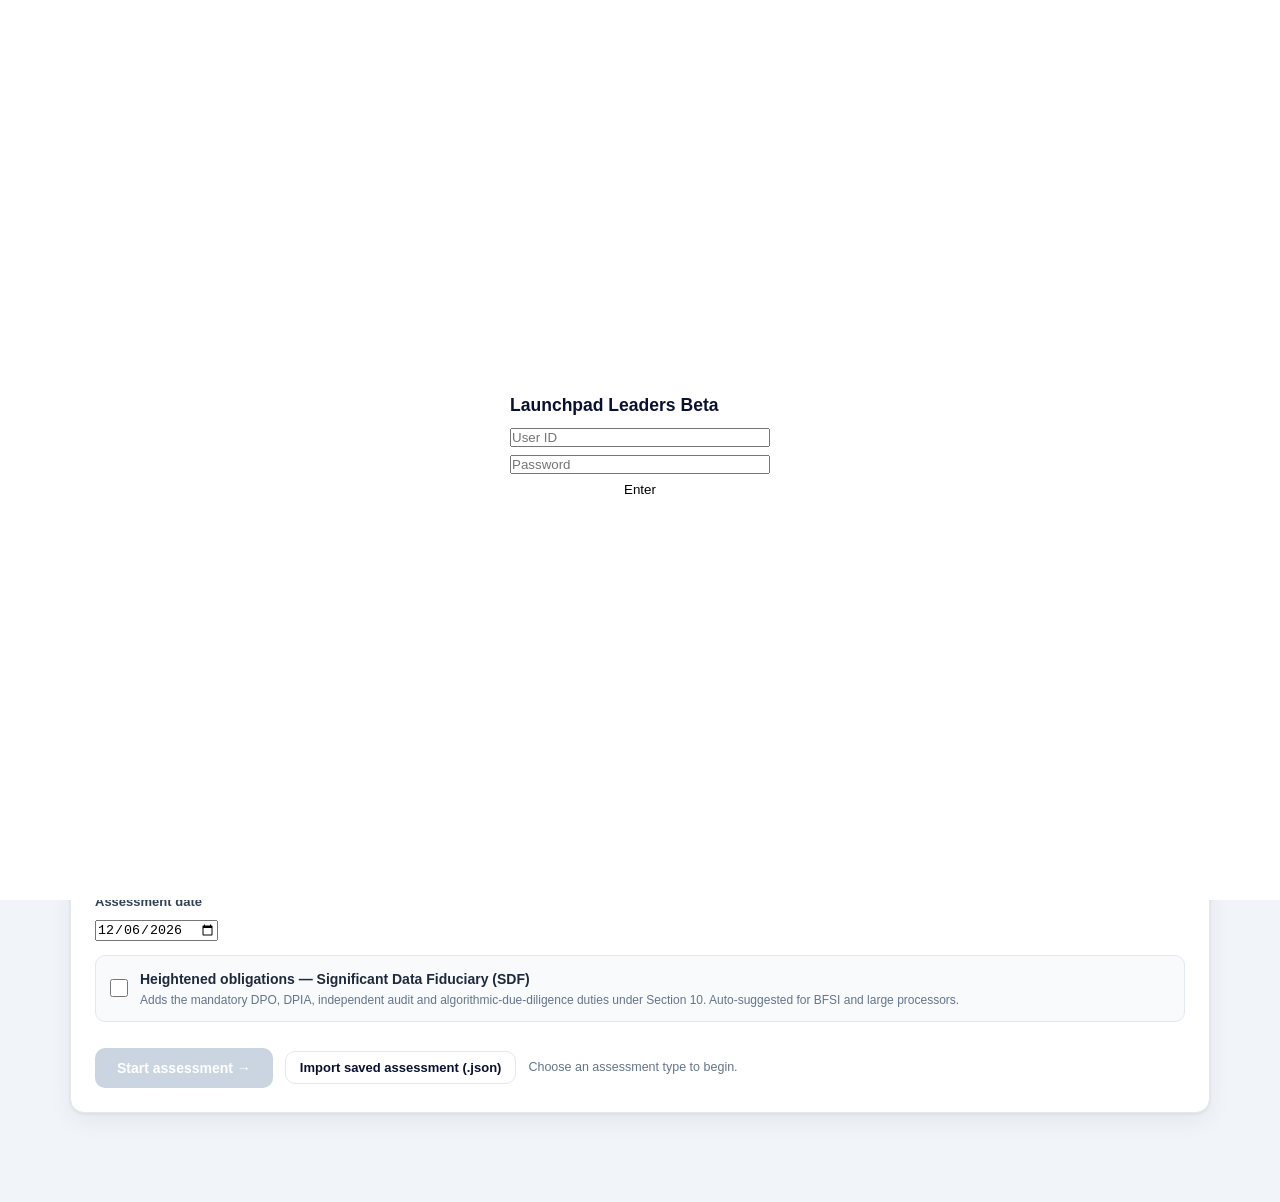
==== commit b042aa9c: "Add beta access gate to DPDP tool" ====
--- a/dpdp-compliance-readiness.html
+++ b/dpdp-compliance-readiness.html
@@ -262,6 +262,41 @@
 </style>
 </head>
 <body>
+<!-- Beta access gate (soft gate: user ID + SHA-256 hash only; no plaintext password) -->
+<div id="llbGate" style="position:fixed;inset:0;background:#fff;z-index:99999;display:flex;align-items:center;justify-content:center">
+<form id="llbForm" style="display:grid;gap:8px;width:260px;font-family:sans-serif">
+<h3 style="margin:0 0 4px">Launchpad Leaders Beta</h3>
+<input id="llbU" placeholder="User ID" autocomplete="username">
+<input id="llbP" type="password" placeholder="Password" autocomplete="current-password">
+<button type="submit">Enter</button>
+<small id="llbErr" style="color:#c00"></small>
+</form>
+</div>
+<script>
+(function(){
+var USER = "LLeaderBA";
+var HASH = "a74e95b29a882fa7137209cd2b56e23a9fd123eee25c428cb3370a3ede86be3f";
+function unlock(){ var g = document.getElementById("llbGate"); if (g) g.remove(); }
+function ok(){ try { return sessionStorage.getItem("llb_ok") === "1"; } catch(e) { return false; } }
+async function sha(s){
+var b = await crypto.subtle.digest("SHA-256", new TextEncoder().encode(s));
+return Array.from(new Uint8Array(b)).map(function(x){ return x.toString(16).padStart(2,"0"); }).join("");
+}
+if (ok()) { unlock(); }
+document.getElementById("llbForm").addEventListener("submit", async function(e){
+e.preventDefault();
+var u = document.getElementById("llbU").value;
+var p = document.getElementById("llbP").value;
+if (u === USER && (await sha(p)) === HASH) {
+try { sessionStorage.setItem("llb_ok","1"); } catch(err) {}
+unlock();
+} else {
+document.getElementById("llbErr").textContent = "Invalid credentials";
+}
+});
+})();
+</script>
+
 
 <header>
   <div class="wrap bar">
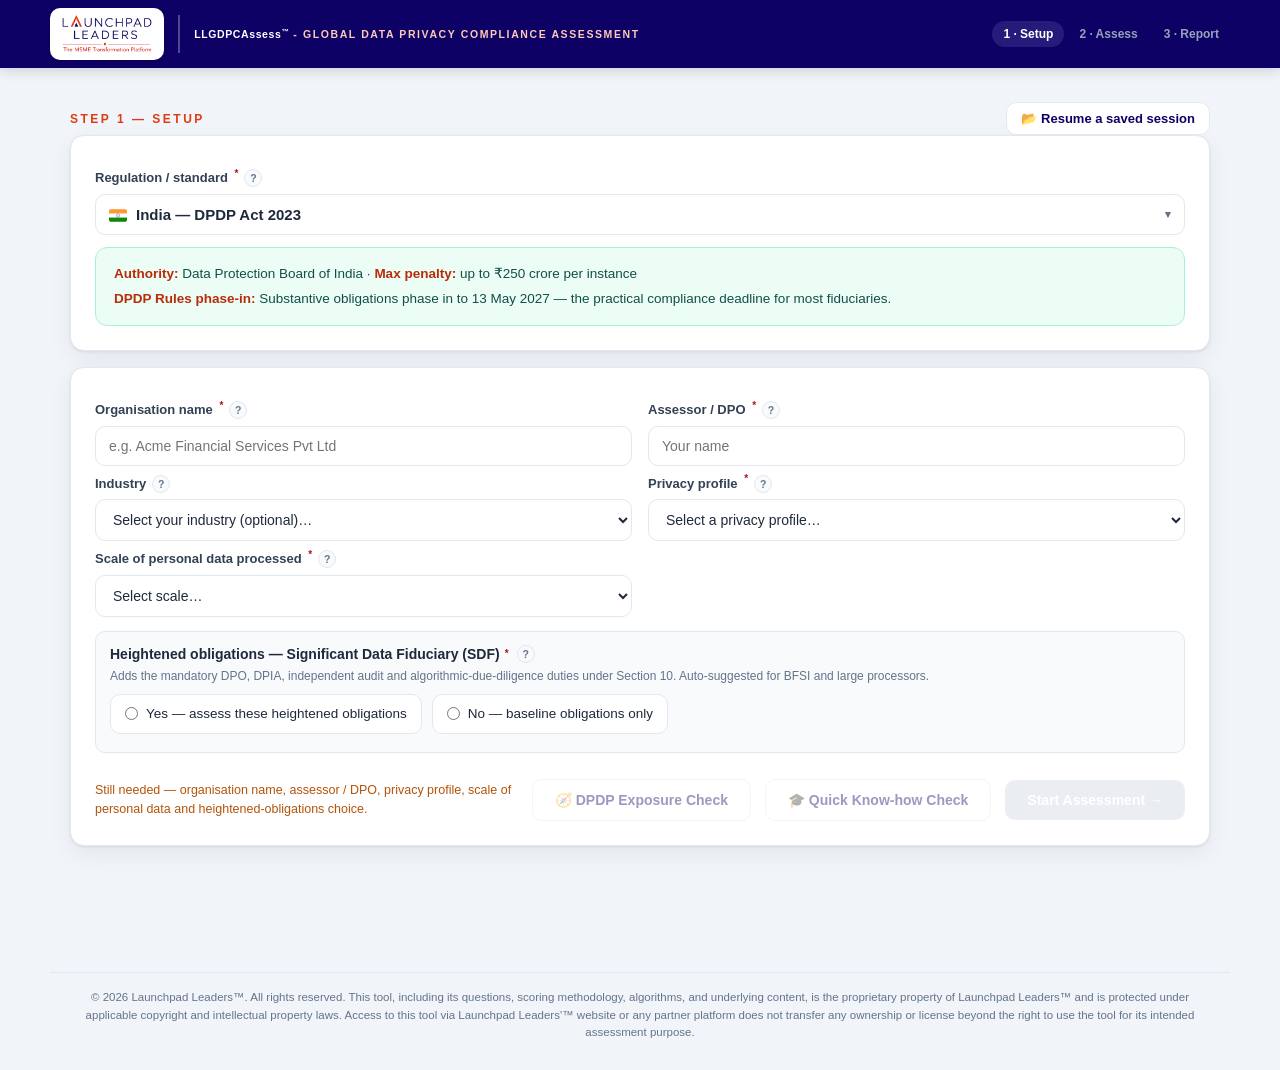
==== commit 1bb016a1: "Add files via upload" ====
--- a/dpdp-compliance-readiness.html
+++ b/dpdp-compliance-readiness.html
@@ -6,7 +6,7 @@
 <title>DPDP Compliance Assessment Engine</title>
 <style>
   :root{
-    --navy:#0A1130; --navy2:#232E63; --teal:#F2762E; --teal-d:#D97706; --ice:#FCE4D2;
+    --navy:#0E0166; --navy2:#241B7A; --teal:#E03A10; --teal-d:#B82C0A; --ice:#FFC9B8;
     --ink:#1E293B; --muted:#64748B; --line:#E2E8F0; --bg:#F1F5F9; --bg2:#F8FAFC; --white:#fff;
     --crit:#B3121B; --high:#E8760A; --med:#CA9A04; --good:#16A34A;
     --shadow:0 1px 3px rgba(15,23,42,.08),0 8px 24px rgba(15,23,42,.06);
@@ -24,10 +24,29 @@
   header{background:var(--navy);color:#fff;position:sticky;top:0;z-index:40;box-shadow:0 2px 12px rgba(15,23,42,.18)}
   .bar{display:flex;align-items:center;justify-content:space-between;gap:14px;min-height:62px;flex-wrap:wrap;padding:8px 0}
   .brand{display:flex;align-items:center;gap:14px;font-weight:700;font-size:17px}
+  /* === Suite visibility: delete a selector below to restore that tab or mode === */
+  [data-go="results"],
+  [data-go="insights"],
+  [data-go="compare"],
+  [data-go="trend"],
+  [data-go="standard"],
+  [data-go="kb"],
+  [data-go="weights"],
+  [data-go="discovery"],
+  #brandBtn,
+  #modeGrid,
+  #modeGrid .modecard[data-mode="audit"],
+  #modeGrid .modecard[data-mode="discover"]{display:none !important}
+  .dopts{display:flex;flex-direction:column;gap:6px}
+  .dopt{text-align:left;padding:8px 12px;border:1.5px solid #DFE3EE;background:#fff;border-radius:8px;cursor:pointer;font-size:13.5px;font-family:inherit;color:#1F2937;transition:.12s}
+  .dopt:hover{border-color:var(--teal);background:#FFF6F3}
+  .dopt.on{border-color:var(--teal);background:var(--teal);color:#fff;font-weight:600}
   .logocard{background:#fff;border-radius:10px;padding:7px 12px;display:flex;align-items:center;flex:none;box-shadow:0 1px 4px rgba(0,0,0,.18)}
   .logocard img{height:38px;width:auto;display:block}
   .logo{width:34px;height:34px;border-radius:9px;background:#fff;display:grid;place-items:center;font-size:17px;flex:none}
-  .brand small{display:block;font-weight:600;font-size:10.5px;color:var(--ice);letter-spacing:1.6px;text-transform:uppercase;line-height:1.35;max-width:310px}
+  .brand small{display:block;font-weight:600;font-size:10.5px;color:var(--ice);letter-spacing:1.6px;text-transform:uppercase;line-height:1.35;max-width:560px}
+  .brand small .tm{text-transform:none;font-weight:700;letter-spacing:.6px;color:#fff}
+  .brand small sup{font-size:.7em;line-height:0;letter-spacing:0;vertical-align:super}
   #brandHead{padding-left:14px;border-left:2px solid rgba(255,255,255,.28);display:flex;align-items:center;min-height:38px}
   .navbtns{display:flex;gap:6px;align-items:center;flex-wrap:wrap}
   .steps{display:flex;gap:4px}
@@ -51,17 +70,35 @@
   .sector-grid{display:grid;grid-template-columns:repeat(3,1fr);gap:16px;margin:22px 0}
   .sector{background:#fff;border:2px solid var(--line);border-radius:14px;padding:20px;text-align:left;transition:.15s;position:relative}
   .sector:hover{border-color:#CBD5E1;transform:translateY(-2px)}
-  .sector.sel{border-color:var(--teal);box-shadow:0 0 0 3px rgba(242,118,46,.15)}
+  .sector.sel{border-color:var(--teal);box-shadow:0 0 0 3px rgba(14,148,136,.15)}
   .sector .ic{font-size:26px}
   .sector h3{font-size:17px;margin:10px 0 4px}
   .sector p{font-size:12.5px;color:var(--muted)}
   .sector .chk{position:absolute;top:14px;right:14px;width:22px;height:22px;border-radius:50%;border:2px solid var(--line);display:grid;place-items:center;color:#fff;font-size:13px}
   .sector.sel .chk{background:var(--teal);border-color:var(--teal)}
 
+  .srcline{display:block;margin-top:8px;font-size:11.5px;font-style:italic;color:var(--muted);line-height:1.45}
+  .srcline b{color:inherit}
+  .indroute{margin-top:8px;padding:10px 12px;border:1px solid var(--line,#dfe1e5);border-radius:8px;background:#fafbfc;font-size:13px}
+  .indroute b{display:block;margin-bottom:6px}.indroute label{display:flex;gap:8px;align-items:flex-start;margin:4px 0;cursor:pointer;font-weight:500}
+  .indnote{font-size:12px;color:var(--muted);margin-top:4px}
   .form-row{display:grid;grid-template-columns:1fr 1fr;gap:16px;margin-top:8px}
   label.f{display:block;font-size:13px;font-weight:600;color:#334155;margin-bottom:6px}
   input[type=text],select,textarea{width:100%;padding:11px 13px;border:1px solid var(--line);border-radius:10px;font-size:14px;color:var(--ink);background:#fff}
-  input:focus,select:focus,textarea:focus{outline:none;border-color:var(--teal);box-shadow:0 0 0 3px rgba(242,118,46,.12)}
+  input:focus,select:focus,textarea:focus{outline:none;border-color:var(--teal);box-shadow:0 0 0 3px rgba(14,148,136,.12)}
+  .flagsel{position:relative}
+  .flagsel select{position:absolute;left:0;top:0;width:1px;height:1px;opacity:0;pointer-events:none;border:0;padding:0}
+  .flagsel-btn{display:flex;align-items:center;gap:9px;width:100%;background:#fff;border:1px solid var(--line);border-radius:10px;padding:11px 13px;font-size:14px;font-family:inherit;color:var(--ink);cursor:pointer;text-align:left}
+  .flagsel-btn:hover{border-color:var(--navy)}
+  .flagsel-btn:focus-visible{outline:none;border-color:var(--teal);box-shadow:0 0 0 3px rgba(14,148,136,.12)}
+  .flagsel-btn.big{font-size:15px;font-weight:600}
+  .flagsel-flag{font-size:17px;line-height:1;flex:none}
+  .flagsel-btn .fchev{margin-left:auto;font-size:11px;color:var(--muted);flex:none}
+  .flagsel-list{position:absolute;top:calc(100% + 4px);left:0;right:0;background:#fff;border:1px solid var(--line);border-radius:10px;box-shadow:0 10px 30px rgba(15,23,42,.16);z-index:80;max-height:280px;overflow:auto;padding:4px;display:none}
+  .flagsel-list.open{display:block}
+  .flagsel-opt{display:flex;align-items:center;gap:9px;padding:8px 10px;border-radius:7px;cursor:pointer;font-size:14px;color:var(--ink)}
+  .flagsel-opt:hover{background:#F1F5F9}
+  .flagsel-opt.sel{background:var(--navy);color:#fff}
   .toggle{display:flex;align-items:center;gap:12px;background:var(--bg2);border:1px solid var(--line);border-radius:10px;padding:12px 14px;margin-top:14px}
   .toggle input{width:18px;height:18px;accent-color:var(--teal);flex:none}
   .toggle .t-txt b{font-size:14px}
@@ -93,7 +130,7 @@
   .q .qtop{display:flex;gap:10px;align-items:flex-start}
   .q .qtxt{font-size:15px;font-weight:600}
   .q .badge{flex:none;font-size:10px;font-weight:700;letter-spacing:.5px;padding:2px 8px;border-radius:20px;text-transform:uppercase}
-  .badge.crit{background:#FEE2E2;color:var(--crit)} .badge.sec{background:#FFE4DA;color:var(--teal-d)} .badge.sdf{background:#E0E7FF;color:#B45309}
+  .badge.crit{background:#FEE2E2;color:var(--crit)} .badge.sec{background:#FFE4DA;color:var(--teal-d)} .badge.sdf{background:#E0E7FF;color:#4338CA}
   .q .ref{font-size:11px;color:#94A3B8;margin-top:4px}
   .opts{display:grid;grid-template-columns:repeat(5,1fr);gap:8px;margin-top:14px}
   .opt{border:1.5px solid var(--line);border-radius:10px;padding:9px 6px;text-align:center;font-size:12px;font-weight:600;color:#475569;transition:.12s;line-height:1.25}
@@ -141,7 +178,7 @@
   .gap .gmeta span b{color:#475569}
 
   .section-title{font-size:20px;margin:32px 0 4px;display:flex;align-items:center;gap:10px}
-  .note{background:#ECFDF5;border:1px solid #A7F3D0;border-radius:12px;padding:16px 18px;font-size:13.5px;color:#0F1A42;margin-top:14px}
+  .note{background:#ECFDF5;border:1px solid #A7F3D0;border-radius:12px;padding:16px 18px;font-size:13.5px;color:#134E4A;margin-top:14px}
   .note b{color:var(--teal-d)}
   .empty{text-align:center;color:var(--muted);padding:50px 20px;border:2px dashed var(--line);border-radius:14px;background:#fff}
 
@@ -182,6 +219,14 @@
   .modal label.f{margin-top:12px}
 
   #report .rep{background:#fff;border:1px solid var(--line);border-radius:14px;box-shadow:var(--shadow);padding:40px 44px;max-width:900px;margin:0 auto}
+  .rep .rep-cover{background:linear-gradient(150deg,#FCE4D2 0%,#FBF3E7 60%,#FFFFFF 100%);border:1px solid var(--teal);border-radius:14px;padding:20px 26px 22px;-webkit-print-color-adjust:exact;print-color-adjust:exact}
+  .rep-cover .rc-top{display:flex;justify-content:space-between;align-items:flex-start;gap:18px}
+  .rep-cover .rc-top img{height:62px;width:auto;display:block}
+  .rep-cover .rc-tool{text-align:right;white-space:nowrap;font-size:12.5px;font-weight:700;line-height:1.45;color:var(--teal-d);letter-spacing:.2px}
+  .rep-cover .rc-tool sup{font-size:.65em;line-height:0;vertical-align:super}
+  .rep-cover .rc-name{text-align:center;font-size:27px;margin-top:20px;line-height:1.2}
+  .rep-cover .rc-title{text-align:center;font-size:12.5px;font-weight:700;letter-spacing:1.6px;text-transform:uppercase;color:var(--teal);margin-top:8px}
+  .rep-cover .rc-by{text-align:center;font-size:12px;color:var(--muted);margin-top:8px}
   .rep h1{font-size:26px} .rep h2{font-size:17px;margin:26px 0 8px;padding-bottom:6px;border-bottom:2px solid var(--teal)}
   .rep .repmeta{display:grid;grid-template-columns:repeat(2,1fr);gap:6px 24px;font-size:13px;margin-top:14px}
   .rep .repmeta div{padding:6px 0;border-bottom:1px solid var(--line)}
@@ -190,8 +235,101 @@
   table.rt th{background:var(--navy);color:#fff;text-align:left;padding:8px 10px;font-size:12px}
   table.rt td{padding:7px 10px;border-bottom:1px solid var(--line);vertical-align:top}
   table.rt tr:nth-child(even) td{background:var(--bg2)}
+.execsum{margin:6px 0 12px 20px;font-size:13.5px;line-height:1.5}.execsum li{margin-bottom:5px}
+
+  /* ---- Field / question help (pattern from LLBizAssess engine) ---- */
+  .req{color:#B3121B;font-weight:700;font-size:10px;margin-left:3px;vertical-align:super;line-height:1}
+  input[type=date]{width:100%;padding:10px 13px;border:1px solid var(--line);border-radius:10px;font-size:14px;color:var(--ink);background:#fff;font-family:inherit}
+  .fhelp-row{display:flex;align-items:center;gap:2px}
+  .fhelp-btn,.q-help-btn{display:inline-flex;align-items:center;justify-content:center;border-radius:50%;border:1.5px solid var(--line);background:var(--bg2);color:var(--muted);font-size:11px;font-weight:700;line-height:1;padding:0;cursor:pointer;flex:none;transition:all .12s ease}
+  .fhelp-btn{width:18px;height:18px;font-size:10.5px;margin-left:6px}
+  .q-help-btn{width:20px;height:20px;margin-left:8px;vertical-align:middle}
+  .fhelp-btn:hover,.fhelp-btn.open,.q-help-btn:hover,.q-help-btn.open{background:var(--navy);border-color:var(--navy);color:#fff}
+  .fhelp-panel{display:none;margin-top:9px;padding:12px 14px;background:var(--bg2);border:1px solid var(--line);border-radius:9px;font-size:12px;line-height:1.6;color:#475569}
+  .fhelp-panel.open{display:block}
+  .q-help-panel{display:none;margin:11px 0 4px;padding:13px 15px;background:#fff;border:1px solid var(--line);border-left:3px solid var(--navy);border-radius:9px}
+  .q-help-panel.open{display:block}
+  .fhelp-l,.q-help-l{display:block;font-size:9.5px;font-weight:700;letter-spacing:1px;color:#475569;margin-bottom:5px}
+  .fhelp-l.second,.q-help-l.second{margin-top:13px}
+  .fhelp-why,.q-help-ask{display:block;font-size:12.5px;font-weight:600;line-height:1.55;color:var(--ink)}
+  .fhelp-ex,.q-help-ex{display:flex;align-items:flex-start;gap:9px;font-size:12px;line-height:1.55;color:#475569;margin-bottom:7px}
+  .fhelp-ex:last-child,.q-help-ex:last-child{margin-bottom:0}
+  .fhelp-tag,.q-help-tag{flex:none;font-size:9px;font-weight:700;letter-spacing:.3px;padding:3px 9px;border-radius:999px;text-align:center;line-height:1.5;margin-top:1px;white-space:nowrap;min-width:84px}
+  .fhelp-tag{background:#FEF3C7;color:#92400E}
+  .tag-l1{background:#FEE2E2;color:#B91C1C}.tag-l2{background:#FEF3C7;color:#B45309}.tag-l3{background:#DBEAFE;color:#1D4ED8}.tag-l4{background:#DCFCE7;color:#15803D}
+  .tag-ns{background:#E0E7FF;color:#3730A3}.tag-na{background:#E2E8F0;color:#475569}
+  .q .qtxt{flex:1}
+  .yn{display:flex;gap:10px;margin-top:9px;flex-wrap:wrap}
+  .yn label{display:flex;align-items:center;gap:8px;padding:9px 14px;border:1px solid var(--line);border-radius:10px;font-size:13.5px;background:#fff;cursor:pointer;font-weight:500}
+  .yn input{accent-color:var(--teal)}
+  .yn label:has(input:checked){border-color:var(--navy);background:#EEF2FF}
+  .sdfbox{margin-top:14px;background:var(--bg2);border:1px solid var(--line);border-radius:10px;padding:12px 14px}
+  .sdfbox .lbl{font-size:14px;font-weight:700;color:var(--ink);display:flex;align-items:center}
+  .sdfbox .sub{display:block;font-size:12px;color:var(--muted);margin-top:2px}
+  #sdfSuggest{font-size:12px;color:#B45309;margin-top:6px}
+  .gatehint{font-size:12.5px;color:#B45309;flex:1;min-width:200px}
+  .gatehint.ok{color:#15803D}
+  .btn:disabled{opacity:.4;cursor:not-allowed}
+
+  /* ---- Voice + LLAssist chat (pattern from LLBizAssess engine) ---- */
+  .help-actions-row{display:flex;flex-wrap:wrap;gap:9px;margin-top:14px;padding-top:12px;border-top:1px dashed var(--line)}
+  .voice-btn{display:inline-flex;align-items:center;gap:6px;padding:6px 13px;border:1.5px solid var(--line);border-radius:999px;background:#fff;color:#475569;font-size:11.5px;font-weight:700;cursor:pointer;transition:all .12s ease}
+  .voice-btn:hover{border-color:var(--navy);color:var(--navy)}
+  .voice-btn.speaking{background:var(--navy);border-color:var(--navy);color:#fff}
+  .chat-toggle-btn{display:inline-flex;align-items:center;gap:6px;padding:7px 14px;border:1.5px solid var(--teal);border-radius:999px;background:#FFF6F3;color:var(--teal-d);font-size:11.5px;font-weight:700;cursor:pointer;transition:all .12s ease}
+  .chat-toggle-btn:hover,.chat-toggle-btn[aria-expanded="true"]{background:var(--teal);color:#fff}
+  .chat-window{margin-top:12px;border:1px solid var(--line);border-radius:10px;background:#fff;display:none;overflow:hidden}
+  .chat-window.open{display:block}
+  .chat-header{background:var(--navy);color:#fff;padding:10px 14px;display:flex;justify-content:space-between;align-items:center;gap:10px}
+  .chat-header .ch-title{font-size:12.5px;font-weight:700}
+  .chat-header .ch-sub{font-size:10.5px;color:#C9C5F0;margin-top:1px;line-height:1.35}
+  .chat-mute-btn{background:rgba(255,255,255,.12);border:1px solid rgba(255,255,255,.3);color:#fff;font-size:10px;font-weight:600;padding:5px 10px;border-radius:999px;cursor:pointer;white-space:nowrap}
+  .chat-mute-btn.muted{opacity:.65}
+  .chat-messages{max-height:250px;overflow-y:auto;padding:12px 14px;display:flex;flex-direction:column;gap:8px;background:var(--bg2)}
+  .chat-messages:empty{display:none}
+  .chat-msg{max-width:88%;padding:8px 12px;border-radius:12px;font-size:12.5px;line-height:1.55;font-weight:400}
+  .chat-msg.user{align-self:flex-end;background:var(--navy);color:#fff;border-bottom-right-radius:3px}
+  .chat-msg.assistant{align-self:flex-start;background:#fff;border:1px solid var(--line);color:#334155;border-bottom-left-radius:3px;white-space:pre-line}
+  .chat-suggest-row{display:flex;flex-wrap:wrap;gap:6px;padding:10px 12px;background:var(--bg2)}
+  .chat-suggest{font-size:11px;padding:5px 10px;border-radius:999px;border:1px solid var(--line);background:#fff;color:#475569;cursor:pointer}
+  .chat-suggest:hover{border-color:var(--teal);color:var(--teal-d)}
+  .chat-input-row{display:flex;gap:6px;padding:10px 12px;border-top:1px solid var(--line);background:#fff}
+  .chat-input{flex:1;padding:8px 10px;border:1.5px solid var(--line);border-radius:8px;font-size:12.5px;font-family:inherit;min-width:0;color:var(--ink)}
+  .chat-input:focus{outline:2px solid var(--teal);outline-offset:1px;border-color:var(--teal)}
+  .chat-mic-btn{width:34px;height:34px;border-radius:8px;border:1.5px solid var(--line);background:#fff;cursor:pointer;font-size:14px;flex:none}
+  .chat-mic-btn:hover{border-color:var(--teal)}
+  .chat-mic-btn.listening{background:var(--crit);border-color:var(--crit);color:#fff;animation:pulseMic 1s infinite}
+  @keyframes pulseMic{0%,100%{opacity:1}50%{opacity:.5}}
+  .chat-send-btn{padding:8px 16px;border-radius:8px;border:none;background:var(--teal);color:#fff;font-weight:700;font-size:12.5px;cursor:pointer;flex:none}
+  .chat-send-btn:hover{opacity:.9}
+  #genHint{text-align:center}#genHint a{color:var(--navy);font-weight:700;text-decoration:underline;cursor:pointer}
+  .q.flash{animation:qflash 1.6s ease}@keyframes qflash{0%,60%{box-shadow:0 0 0 3px rgba(224,58,16,.45)}100%{box-shadow:none}}
+
+  /* ---- Quick know-how check ---- */
+  .qzreg{margin:16px 0 4px;max-width:340px}.qzreg label{display:block;font-size:12px;font-weight:700;color:var(--navy);margin-bottom:4px}.qzreg select{width:100%;padding:10px 13px;border:1px solid var(--line);border-radius:10px;font-size:14px;font-family:inherit;color:var(--ink);background:#fff}
+  #quizreport .rep{background:#fff;border:1px solid var(--line);border-radius:14px;box-shadow:var(--shadow);padding:40px 44px;max-width:900px;margin:0 auto}
+  .qzhead{display:flex;justify-content:space-between;align-items:flex-start;gap:16px;flex-wrap:wrap}
+  .qzmeta{display:grid;grid-template-columns:1fr 1fr;gap:12px;margin:16px 0 4px;max-width:640px}
+  .qzmeta label{display:block;font-size:12px;font-weight:700;color:var(--navy);margin-bottom:4px}
+  .qzmeta input{width:100%;padding:10px 13px;border:1px solid var(--line);border-radius:10px;font-size:14px;font-family:inherit;color:var(--ink);background:#fff}
+  .qzprog{display:flex;align-items:center;gap:12px;margin:14px 0 2px;font-size:12.5px;color:var(--muted)}
+  .qzprog .qzpb{flex:1;height:8px;background:#E2E8F0;border-radius:6px;overflow:hidden}.qzprog .qzpb>i{display:block;height:100%;width:0;background:var(--teal);transition:width .2s}
+  .qzn{display:inline-block;min-width:26px;color:var(--teal);font-weight:800}
+  .dopt.nsopt{color:#475569;border-style:dashed}
+  .qzbtn{white-space:nowrap}
+  .qzrow{display:grid;grid-template-columns:1.3fr 90px 1fr 1.2fr;gap:10px;align-items:center;font-size:13px;padding:8px 0;border-bottom:1px solid var(--line)}
+  .qzbar{height:9px;background:#E2E8F0;border-radius:5px;overflow:hidden}.qzbar>i{display:block;height:100%;border-radius:5px}
+  .qzscore{display:flex;align-items:center;gap:22px;flex-wrap:wrap;margin:14px 0 6px}
+  .qzscore .big{font-size:44px;font-weight:800;line-height:1;color:var(--navy)}.qzscore .big small{font-size:18px;color:var(--muted);font-weight:700}
+  .qzscore .bd{display:inline-block;padding:4px 14px;border-radius:20px;color:#fff;font-weight:700;font-size:13px}
+  .qzkpi{display:flex;gap:10px;flex-wrap:wrap;margin-top:10px}.qzkpi div{background:var(--bg2);border:1px solid var(--line);border-radius:10px;padding:8px 14px;font-size:12px;color:var(--muted)}.qzkpi b{display:block;font-size:19px;color:var(--navy)}
+  @media(max-width:880px){.qzmeta{grid-template-columns:1fr}.qzrow{grid-template-columns:1fr 70px}.qzrow .qzbar,.qzrow .qzread{grid-column:1/-1}#quizreport .rep{padding:24px 18px}}
+  table.rt.rm{font-size:11.5px}table.rt.rm th{font-size:11px;padding:7px 7px}table.rt.rm td{padding:6px 7px}
   .pill{display:inline-block;font-size:11px;font-weight:700;padding:2px 9px;border-radius:20px;color:#fff}
   .pill.c{background:var(--crit)}.pill.h{background:var(--high)}.pill.m{background:var(--med)}.pill.g{background:var(--good)}
+  .toolcopy{max-width:1180px;margin:36px auto 0;padding:16px 20px 28px;border-top:1px solid var(--line);font-size:11.5px;line-height:1.55;color:var(--muted);text-align:center}
+  .pdfrep .rep-copyright{display:block!important}
+  .rep-copyright{display:none;font-size:11px;line-height:1.5;color:var(--muted);margin-top:14px}
   .repfoot{font-size:11px;color:var(--muted);margin-top:26px;line-height:1.5;border-top:1px solid var(--line);padding-top:14px}
 
   .toast{position:fixed;bottom:24px;left:50%;transform:translateX(-50%);background:var(--navy);color:#fff;padding:12px 22px;border-radius:10px;font-size:13px;font-weight:600;box-shadow:0 8px 30px rgba(0,0,0,.25);opacity:0;pointer-events:none;transition:.25s;z-index:100}
@@ -201,11 +339,24 @@
   .modegrid{display:grid;grid-template-columns:1fr 1fr;gap:16px;margin:18px 0}
   .modecard{background:#fff;border:2px solid var(--line);border-radius:14px;padding:18px 20px;text-align:left;position:relative;transition:.15s}
   .modecard:hover{border-color:#CBD5E1}
-  .modecard.sel{border-color:var(--teal);box-shadow:0 0 0 3px rgba(242,118,46,.15)}
+  .modecard.sel{border-color:var(--teal);box-shadow:0 0 0 3px rgba(14,148,136,.15)}
   .modecard .ic{font-size:22px} .modecard h3{font-size:16px;margin:8px 0 3px} .modecard p{font-size:12px;color:var(--muted)}
   .modecard .chk{position:absolute;top:14px;right:14px;width:20px;height:20px;border-radius:50%;border:2px solid var(--line);display:grid;place-items:center;color:#fff;font-size:12px}
   .modecard.sel .chk{background:var(--teal);border-color:var(--teal)}
   .opt.vnt.on{background:#94A3B8}
+  .opt.vns.on{background:#4F46E5}
+  .lvhint{margin-top:8px;font-size:12px;color:#475569}
+  .lvhint summary{cursor:pointer;font-weight:600;color:var(--navy)}
+  .lvhint .lvrow{margin-top:4px;line-height:1.45}
+  .lvhint .lvrow b{color:var(--navy)}
+  .opt.vex{flex:none;padding:8px 14px}.opt.vex.on{background:#4338CA;border-color:#4338CA;color:#fff}
+  .fsrow{display:flex;align-items:center;gap:12px;margin-top:8px;flex-wrap:wrap}.fsnote{flex:1;min-width:220px;font-size:12px;color:#475569;line-height:1.4}
+  .secpill{display:inline-block;font-size:10px;font-weight:700;padding:1px 7px;border-radius:10px;background:#FFE4DA;color:var(--teal-d);margin-right:6px;vertical-align:1px;-webkit-print-color-adjust:exact;print-color-adjust:exact}
+  .covpill{display:inline-block;font-size:11px;font-weight:700;padding:2px 9px;border-radius:10px;color:#fff;-webkit-print-color-adjust:exact;print-color-adjust:exact}
+  .cov-ok{background:#16A34A}.cov-part{background:#CA9A04}.cov-gap{background:#B3121B}.cov-ns{background:#B45309}.cov-none{background:#94A3B8}
+  .pfnote{margin-top:8px;font-size:12px;color:#1E3A8A;background:#EFF6FF;border:1px solid #BFDBFE;border-radius:8px;padding:7px 10px}
+  .nahint{margin-top:8px;font-size:12px;color:#475569;background:#F1F5F9;border:1px solid #E2E8F0;border-radius:8px;padding:7px 10px}
+  .nsbadge{display:inline-block;font-size:10.5px;font-weight:700;padding:1px 7px;border-radius:20px;background:#E0E7FF;color:#3730A3;margin-right:6px}
   .qbrief{margin-top:10px;font-size:12.5px;color:#475569;background:#EFF6FF;border:1px solid #DBEAFE;border-radius:8px;padding:9px 11px}
   .qbrief b{color:var(--navy)}
   /* insights */
@@ -249,54 +400,43 @@
 
   @media(max-width:880px){.assess{grid-template-columns:1fr}.nav{position:static}.summary{grid-template-columns:1fr}.sector-grid{grid-template-columns:1fr}.form-row{grid-template-columns:1fr}.sev-row{grid-template-columns:repeat(2,1fr)}.kpi3{grid-template-columns:1fr}}
 
+  /* ---------- DPDP Exposure Check (v2.1) ---------- */
+  .expo-profile{display:flex;align-items:center;justify-content:space-between;gap:10px 16px;flex-wrap:wrap;background:var(--bg2);border:1px solid var(--line);border-radius:12px;padding:12px 16px;margin:14px 0 18px;font-size:13.5px;color:#374151}
+  .expo-profile b{color:var(--navy)}
+  .expo-profile a{font-size:12.5px;font-weight:600;color:var(--teal-d);white-space:nowrap}
+  .expo-q .qhint{font-size:12.5px;color:var(--muted);margin-top:4px;line-height:1.4}
+  .expo-q .dopt.multi::before{content:"";display:inline-block;width:13px;height:13px;border:1.5px solid #9CA3AF;border-radius:3px;margin-right:8px;vertical-align:-2px;background:#fff}
+  .expo-q .dopt.multi.on::before{border-color:#fff;background:#fff;box-shadow:inset 0 0 0 3px var(--teal)}
+  .expo-meter{position:relative;height:16px;border-radius:9px;margin:18px 0 6px;background:linear-gradient(90deg,#16A34A 0 25%,#CA9A04 25% 45%,#EA580C 45% 65%,#B3121B 65% 100%);-webkit-print-color-adjust:exact;print-color-adjust:exact}
+  .expo-meter i{position:absolute;top:-6px;width:4px;height:28px;background:var(--navy);border-radius:2px;transform:translateX(-2px)}
+  .expo-scale{display:flex;justify-content:space-between;font-size:11px;color:var(--muted)}
+  .expo-scale span{flex:1;text-align:center}
+  .expo-countdown{display:inline-block;background:var(--bg2);border:1px solid var(--line);border-radius:10px;padding:8px 14px;font-size:12.5px;color:#374151;margin-top:10px}
+  .expo-countdown b{color:var(--navy);font-size:16px}
+  .expo-next{display:grid;grid-template-columns:1fr 1fr;gap:10px;margin-top:8px}
+  .expo-next div{border:1px solid var(--line);border-radius:12px;padding:12px 14px;font-size:13px;line-height:1.45;background:#fff}
+  .expo-next div b{display:block;color:var(--navy);margin-bottom:3px}
+  .qzscore .bd,.gap{-webkit-print-color-adjust:exact;print-color-adjust:exact}
+  #exporeport .rep{background:#fff;border:1px solid var(--line);border-radius:14px;box-shadow:var(--shadow);padding:40px 44px;max-width:900px;margin:0 auto}
+  @media screen and (max-width:600px){.rep table.rt{display:block;overflow-x:auto;max-width:100%}.assess>*{min-width:0}.opts{grid-template-columns:repeat(3,1fr)!important}}
+  @media(max-width:600px){.rep .rc-top{flex-wrap:wrap}.rep .rc-tool{white-space:normal;text-align:left}}
+  @media(max-width:880px){.expo-next{grid-template-columns:1fr}#exporeport .rep{padding:24px 18px}}
   #bulkprint{display:none}
   @media print{
-    header,.no-print,#setup,#assess,#results,#compare,#trend,#weights{display:none!important}
+    header,.no-print,.toolcopy,#setup,#assess,#results,#compare,#trend,#weights,#quiz,#expo{display:none!important}
+    body.expoprint #report{display:none!important}
+    .rep-copyright{display:block!important}
     body{background:#fff}
     #report{display:block!important;padding:0}
-    #report .rep,#bulkprint .rep{border:none;box-shadow:none;border-radius:0;max-width:100%;padding:0}
+    #report .rep,#bulkprint .rep,#quizreport .rep,#exporeport .rep{border:none;box-shadow:none;border-radius:0;max-width:100%;padding:0}
     .rep h2{break-after:avoid} .gap{break-inside:avoid} .pgbreak{break-before:page}
     body.bulk #report{display:none!important}
     body.bulk #bulkprint{display:block!important}
   }
+.fillrest .fr-row .btn.on{background:var(--navy);color:#fff;border-color:var(--navy)}.fillrest .fr-info{font-size:11px;color:var(--muted);margin-top:6px;line-height:1.35}.fillrest{margin-top:10px}.fillrest .fr-lab{font-size:11.5px;color:var(--muted);margin:0 0 5px}.fillrest .fr-row{display:grid;grid-template-columns:repeat(3,1fr);gap:6px}.fillrest .fr-row .btn{padding:6px 4px;font-size:11.5px;white-space:nowrap;justify-content:center}
 </style>
 </head>
 <body>
-<!-- Beta access gate (soft gate: user ID + SHA-256 hash only; no plaintext password) -->
-<div id="llbGate" style="position:fixed;inset:0;background:#fff;z-index:99999;display:flex;align-items:center;justify-content:center">
-<form id="llbForm" style="display:grid;gap:8px;width:260px;font-family:sans-serif">
-<h3 style="margin:0 0 4px">Launchpad Leaders Beta</h3>
-<input id="llbU" placeholder="User ID" autocomplete="username">
-<input id="llbP" type="password" placeholder="Password" autocomplete="current-password">
-<button type="submit">Enter</button>
-<small id="llbErr" style="color:#c00"></small>
-</form>
-</div>
-<script>
-(function(){
-var USER = "LLeaderBA";
-var HASH = "a74e95b29a882fa7137209cd2b56e23a9fd123eee25c428cb3370a3ede86be3f";
-function unlock(){ var g = document.getElementById("llbGate"); if (g) g.remove(); }
-function ok(){ try { return sessionStorage.getItem("llb_ok") === "1"; } catch(e) { return false; } }
-async function sha(s){
-var b = await crypto.subtle.digest("SHA-256", new TextEncoder().encode(s));
-return Array.from(new Uint8Array(b)).map(function(x){ return x.toString(16).padStart(2,"0"); }).join("");
-}
-if (ok()) { unlock(); }
-document.getElementById("llbForm").addEventListener("submit", async function(e){
-e.preventDefault();
-var u = document.getElementById("llbU").value;
-var p = document.getElementById("llbP").value;
-if (u === USER && (await sha(p)) === HASH) {
-try { sessionStorage.setItem("llb_ok","1"); } catch(err) {}
-unlock();
-} else {
-document.getElementById("llbErr").textContent = "Invalid credentials";
-}
-});
-})();
-</script>
-
 
 <header>
   <div class="wrap bar">
@@ -306,11 +446,12 @@
         <button class="st active" data-go="setup">1 · Setup</button>
         <button class="st" data-go="assess">2 · Assess</button>
         <button class="st" data-go="results">3 · Results</button>
-        <button class="st" data-go="report">4 · Report</button>
+        <button class="st" data-go="report">3 · Report</button>
       </div>
       <button class="tabbtn" data-go="insights">💡 Insights</button>
       <button class="tabbtn" data-go="compare">📊 Compare</button>
       <button class="tabbtn" data-go="trend">📈 Trends</button>
+      <button class="tabbtn" data-go="discovery">🔦 Personal Data Discovery</button>
       <button class="tabbtn" data-go="standard">📐 Standard</button>
       <button class="tabbtn" data-go="kb">📚 Knowledge</button>
       <button class="tabbtn" data-go="weights">⚖ Weights</button>
@@ -322,51 +463,56 @@
 <!-- ============ SETUP ============ -->
 <section id="setup" class="screen show">
   <div class="wrap">
-    <div class="eyebrow">Step 1 — Setup</div>
-    <h1 class="h-xl">Configure the assessment</h1>
-    <p class="lead">Choose the regulation, what you're running, and the organisation's context. The control set, references and reporting adapt to the selected law; the core controls are sector-agnostic, while sector overlays and heightened-obligation mode add extra controls only where relevant.</p>
+    <div style="display:flex;align-items:center;justify-content:space-between;gap:10px;flex-wrap:wrap">
+      <div class="eyebrow">Step 1 — Setup</div>
+      <button type="button" class="btn ghost sm no-print" id="resumeBtn">📂 Resume a saved session</button>
+      <input type="file" id="resumeFile" accept="application/json,.json" hidden>
+    </div>
 
     <div class="card pad" style="margin-bottom:16px">
-      <div class="form-row" style="align-items:end">
-        <div><label class="f" for="reg">Regulation / standard</label><select id="reg" style="font-size:15px;font-weight:600"></select></div>
-        <div><span id="regMeta" style="font-size:12.5px;color:var(--muted);display:block;line-height:1.5"></span></div>
+      <div class="form-row" style="align-items:end;grid-template-columns:1fr">
+        <div><label class="f fhelp-row" for="reg">Regulation / standard <span class="req">*</span><button type="button" class="fhelp-btn" id="regHelpBtn" aria-label="Why we ask this" onclick="toggleFHelp('regHelpBtn','regHelpPanel')">?</button></label><select id="reg" style="font-size:15px;font-weight:600"></select><div class="fhelp-panel" id="regHelpPanel"><span class="fhelp-l">WHY WE ASK</span><span class="fhelp-why">The regulation decides which controls, legal references and penalties the assessment uses. Everything that follows, from the questions to the wording of the report, is built on this choice.</span><span class="fhelp-l second">HOW TO ANSWER</span><div class="fhelp-ex"><span class="fhelp-tag">DPDP ACT</span><span>Choose this for processing digital personal data in India, or offering goods or services to people in India. It is the default for this tool.</span></div><div class="fhelp-ex"><span class="fhelp-tag">OTHER LAW</span><span>Choose another regime only when you are assessing against that law. Each assessment covers one regulation, so run a separate one for each.</span></div></div></div>
       </div>
       <div id="intelPanel" style="margin-top:12px"></div>
     </div>
 
     <div class="modegrid" id="modeGrid">
-      <button class="modecard" data-mode="assess"><div class="chk">✓</div><div class="ic">📋</div><h3>Compliance Maturity Assessment</h3><p>Self-assessment of how far each control is implemented (Not started → Operational). Produces a maturity score, gap analysis and remediation roadmap.</p></button>
+      <button class="modecard" data-mode="discover"><div class="chk">✓</div><div class="ic">🔦</div><h3>Personal Data Discovery</h3><p>Validates what the enterprise actually holds, how well it understands the law, and what it can evidence — before any control is scored.</p></button>
       <button class="modecard" data-mode="audit"><div class="chk">✓</div><div class="ic">🔍</div><h3>Data Protection Audit</h3><p>Evidence-based control testing (Non-compliant → Compliant) with risk-rated findings, an audit opinion and a management action plan.</p></button>
     </div>
 
     <div class="card pad">
       <div class="form-row">
-        <div><label class="f" for="org">Organisation name</label><input type="text" id="org" placeholder="e.g. Acme Financial Services Pvt Ltd"></div>
-        <div><label class="f" for="assessor">Assessor / DPO</label><input type="text" id="assessor" placeholder="Your name"></div>
+        <div><label class="f fhelp-row" for="org">Organisation name <span class="req">*</span><button type="button" class="fhelp-btn" id="orgHelpBtn" aria-label="Why we ask this" onclick="toggleFHelp('orgHelpBtn','orgHelpPanel')">?</button></label><input type="text" id="org" placeholder="e.g. Acme Financial Services Pvt Ltd" autocomplete="off"><div class="fhelp-panel" id="orgHelpPanel"><span class="fhelp-l">WHY WE ASK</span><span class="fhelp-why">The name appears on the cover of the report and on any saved comparison, so it should match the entity being assessed.</span><span class="fhelp-l second">HOW TO ANSWER</span><div class="fhelp-ex"><span class="fhelp-tag">LEGAL NAME</span><span>Use the registered or trading name, for example “Acme Financial Services Pvt Ltd”.</span></div><div class="fhelp-ex"><span class="fhelp-tag">GROUP</span><span>If several entities decide why and how personal data is used, assess each one separately.</span></div></div></div>
+        <div><label class="f fhelp-row" for="assessor">Assessor / DPO <span class="req">*</span><button type="button" class="fhelp-btn" id="assessorHelpBtn" aria-label="Why we ask this" onclick="toggleFHelp('assessorHelpBtn','assessorHelpPanel')">?</button></label><input type="text" id="assessor" placeholder="Your name" autocomplete="off"><div class="fhelp-panel" id="assessorHelpPanel"><span class="fhelp-l">WHY WE ASK</span><span class="fhelp-why">The report names the person who completed the assessment, so readers know who is accountable for the answers and whom to contact.</span><span class="fhelp-l second">HOW TO ANSWER</span><div class="fhelp-ex"><span class="fhelp-tag">WHO</span><span>Enter the person answering the questions, typically the DPO, privacy lead or business owner.</span></div><div class="fhelp-ex"><span class="fhelp-tag">SEVERAL PEOPLE</span><span>If several people contribute, enter the person who signs off the final answers.</span></div></div></div>
       </div>
       <div class="form-row">
-        <div><label class="f" for="sector">Sector</label><select id="sector"></select></div>
-        <div><label class="f" for="vol">Scale of personal data processed</label>
+        <div><label class="f fhelp-row" for="industry">Industry<button type="button" class="fhelp-btn" id="industryHelpBtn" aria-label="Why we ask this" onclick="toggleFHelp('industryHelpBtn','industryHelpPanel')">?</button></label><select id="industry"></select><div class="fhelp-panel" id="industryHelpPanel"><span class="fhelp-l">WHY WE ASK</span><span class="fhelp-why">Your industry sets the privacy profile below, so you get the controls and rules that fit how your business handles personal data. It also appears on your report.</span><span class="fhelp-l second">HOW TO ANSWER</span><div class="fhelp-ex"><span class="fhelp-tag">NOT LISTED</span><span>Choose “My industry is not listed” and pick the closest privacy profile yourself.</span></div></div></div>
+        <div><label class="f fhelp-row" for="sector">Privacy profile <span class="req">*</span><button type="button" class="fhelp-btn" id="sectorHelpBtn" aria-label="Why we ask this" onclick="toggleFHelp('sectorHelpBtn','sectorHelpPanel')">?</button></label><select id="sector"></select><div class="fhelp-panel" id="sectorHelpPanel"><span class="fhelp-l">WHY WE ASK</span><span class="fhelp-why">The privacy profile groups industries that handle personal data in similar ways. It adds sector controls on top of the baseline and shapes the sector considerations in the report. Picking your industry sets it for you.</span><span class="fhelp-l second">HOW TO ANSWER</span><div class="fhelp-ex"><span class="fhelp-tag">CLOSEST MATCH</span><span>Pick your industry first; the profile is set automatically. Change it only if your data looks more like another profile.</span></div><div class="fhelp-ex"><span class="fhelp-tag">MIXED BUSINESS</span><span>Pick the profile that covers your most sensitive data, such as health or finance. Choose “Other” if nothing fits.</span></div></div></div>
+      </div>
+      <div id="indRoute" class="indroute" hidden></div>
+      <div class="form-row">
+        <div><label class="f fhelp-row" for="vol">Scale of personal data processed <span class="req">*</span><button type="button" class="fhelp-btn" id="volHelpBtn" aria-label="Why we ask this" onclick="toggleFHelp('volHelpBtn','volHelpPanel')">?</button></label>
           <select id="vol">
+            <option value="" disabled selected>Select scale…</option>
             <option value="small">Small — under ~50k data principals</option>
-            <option value="mid">Mid — ~50k to 1M data principals</option>
+            <option value="mid">Medium — ~50k to 1M data principals</option>
             <option value="large">Large — over ~1M data principals</option>
-          </select></div>
+          </select><div class="fhelp-panel" id="volHelpPanel"><span class="fhelp-l">WHY WE ASK</span><span class="fhelp-why">Every organisation owes the baseline duties, but how formal a control needs to be grows with scale. Controls that only make sense at higher volumes are deferred and listed in the report, and no legal duty is removed.</span><span class="fhelp-l second">HOW TO ANSWER</span><div class="fhelp-ex"><span class="fhelp-tag">HOW TO COUNT</span><span>Estimate the distinct individuals whose data you hold: customers, employees, leads and vendors combined.</span></div><div class="fhelp-ex"><span class="fhelp-tag">NOT SURE</span><span>Choose the nearest band. If you are torn between two, take the higher one; it only adds controls and never removes a duty.</span></div></div></div>
       </div>
-      <div class="form-row">
-        <div><label class="f" for="adate">Assessment date</label><input type="date" id="adate"></div>
-        <div></div>
+      <div class="sdfbox">
+        <input type="checkbox" id="sdf" hidden>
+        <span class="lbl fhelp-row"><span id="roleLbl">Heightened obligations</span> <span class="req">*</span><button type="button" class="fhelp-btn" id="sdfHelpBtn" aria-label="Why we ask this" onclick="toggleFHelp('sdfHelpBtn','sdfHelpPanel')">?</button></span>
+        <span class="sub" id="roleHelp"></span>
+        <div class="yn"><label><input type="radio" name="sdfPick" value="1"> Yes — assess these heightened obligations</label><label><input type="radio" name="sdfPick" value="0"> No — baseline obligations only</label></div>
+        <div id="sdfSuggest"></div>
+        <div class="fhelp-panel" id="sdfHelpPanel"><span class="fhelp-l">WHY WE ASK</span><span class="fhelp-why">Organisations designated as higher-risk carry extra duties, such as a DPO based in India, periodic impact assessments and independent audits. Saying Yes adds that group of controls to your assessment.</span><span class="fhelp-l second">HOW TO ANSWER</span><div class="fhelp-ex"><span class="fhelp-tag">YES</span><span>Choose Yes if you have been designated, or you want to be assessed against these duties in advance. Financial-sector and large-scale processors are the likeliest candidates.</span></div><div class="fhelp-ex"><span class="fhelp-tag">NO</span><span>Choose No if you have not been designated and are assessing the baseline duties only. You can run the assessment again later with Yes.</span></div></div>
       </div>
-      <div class="toggle">
-        <input type="checkbox" id="sdf">
-        <div class="t-txt"><b id="roleLbl">Treat as a Significant Data Fiduciary (SDF)</b>
-          <span id="roleHelp">Adds the mandatory DPO, DPIA, audit and algorithmic-due-diligence checks under Section 10. Auto-suggested for BFSI and large processors.</span></div>
-      </div>
-      <div class="btnrow">
-        <button class="btn" id="startBtn" disabled>Start assessment →</button>
-        <button class="btn ghost sm" id="importBtn">Import saved assessment (.json)</button>
-        <input type="file" id="importFile" accept="application/json" style="display:none">
-        <span style="font-size:12.5px;color:var(--muted)" id="setupHint">Choose an assessment type to begin.</span>
+      <div class="btnrow" style="align-items:center;gap:14px">
+        <div class="gatehint" id="gateHint"></div>
+        <button type="button" class="btn ghost qzbtn no-print exOpen" id="exOpenSetup" disabled>🧭 DPDP Exposure Check</button>
+        <button type="button" class="btn ghost qzbtn no-print" id="qzOpenSetup" disabled>🎓 Quick Know-how Check</button>
+        <button class="btn" id="startBtn" disabled>Start Assessment →</button>
       </div>
     </div>
   </div>
@@ -375,8 +521,7 @@
 <!-- ============ ASSESS ============ -->
 <section id="assess" class="screen">
   <div class="wrap">
-    <div class="eyebrow">Step 2 — Assessment</div>
-    <h1 class="h-xl" style="margin-bottom:18px">Rate each control</h1>
+    <div class="eyebrow" style="margin-bottom:18px">Step 2 — Assessment</div>
     <div class="assess">
       <aside class="nav">
         <div class="navcard" id="domainNav"></div>
@@ -386,8 +531,15 @@
             <div class="pmeta"><span id="pcount">0 of 0 answered</span><span id="ppct">0%</span></div>
           </div>
           <div style="padding:0 14px 14px">
-            <button class="btn sm" id="toResults" style="width:100%" disabled>View results →</button>
-            <button class="btn ghost sm" id="fillRest" style="width:100%;margin-top:8px">Mark remaining “Not started”</button>
+            <div class="fillrest" id="fillRest">
+              <div class="fr-lab">Mark all remaining controls as:</div>
+              <div class="fr-row">
+                <button class="btn ghost sm" type="button" data-fill="0">Not started</button>
+                <button class="btn ghost sm" type="button" data-fill="ns">Not sure</button>
+                <button class="btn ghost sm" type="button" data-fill="na">N/A</button>
+              </div>
+              <div class="fr-info" id="frInfo">Applies to controls you have not answered yet.</div>
+            </div>
           </div>
         </div>
       </aside>
@@ -397,7 +549,12 @@
         <div id="qlist"></div>
         <div class="btnrow no-print">
           <button class="btn ghost" id="prevDom">← Previous</button>
-          <button class="btn" id="nextDom">Next domain →</button>
+          <button class="btn" id="nextDom">Next →</button>
+          <span class="gatehint" id="genHint"></span>
+          <div class="no-print" style="display:flex;flex-direction:column;align-items:flex-end;gap:3px">
+            <button type="button" class="btn ghost" id="saveProgress">💾 Save &amp; Continue Later</button>
+            <span style="font-size:11px;color:var(--muted);text-align:right;max-width:220px;line-height:1.35">Downloads a file — use “Resume a saved session” on Setup to continue later.</span>
+          </div>
         </div>
       </div>
     </div>
@@ -411,13 +568,68 @@
 <section id="report" class="screen">
   <div class="wrap">
     <div class="btnrow no-print" style="margin-top:0;margin-bottom:18px">
-      <button class="btn" id="printBtn">🖨️ Print / Save as PDF</button>
-      <button class="btn navy" id="exportHtml">⬇ Export report (HTML)</button>
-      <button class="btn ghost" id="exportJson">⬇ Save assessment (JSON)</button>
-      <button class="btn ghost" id="addToCompare">＋ Add to comparison</button>
-      <button class="btn ghost" id="backResults">← Back to results</button>
+      <button class="btn" id="printBtn">🖨️ Save Report</button>
+      <button class="btn navy" id="exportHtml">⬇ Download Report</button>
     </div>
     <div id="reportBody"></div>
+  </div>
+</section>
+
+<!-- ============ QUICK DPDP KNOW-HOW CHECK ============ -->
+<section id="quiz" class="screen">
+  <div class="wrap">
+    <div class="eyebrow">Quick check · about 5 minutes</div>
+    <h1 class="h-xl" id="qzTitle">Quick know-how check</h1>
+    <p class="lead" style="font-size:15px" id="qzLead">Fourteen short multiple-choice questions on the points most often got wrong. Answer them all and you get a sample report on your understanding, with the correct answer and the reasoning behind each one. It tests knowledge only: it is separate from the compliance assessment and does not change its score.</p>
+    <div class="qzreg no-print"><label for="qzRegSel">Regulation</label><select id="qzRegSel"></select></div>
+    <div class="qzprog"><span id="qzCount">0 of 14 answered</span><div class="qzpb"><i id="qzBar"></i></div></div>
+    <div id="qzList"></div>
+    <div class="btnrow no-print">
+      <span class="gatehint" id="qzHint"></span>
+      <button class="btn ghost" id="qzClear">Clear Answers</button>
+      <button class="btn" id="qzGo">Generate Know-how Report →</button>
+    </div>
+  </div>
+</section>
+<section id="quizreport" class="screen">
+  <div class="wrap">
+    <div class="btnrow no-print" style="margin-top:0;margin-bottom:18px">
+      <button class="btn ghost" id="qzBack">← Back to the questions</button>
+      <button class="btn" id="qzPrint">🖨️ Save Report</button>
+      <button class="btn navy" id="qzExport">⬇ Download Report</button>
+      <button class="btn ghost" id="qzRetake">Retake the check</button>
+      <button class="btn ghost" id="qzToAssess">Start the compliance assessment →</button>
+    </div>
+    <div id="quizBody"></div>
+  </div>
+</section>
+
+<!-- ============ DPDP EXPOSURE CHECK (v2.1) ============ -->
+<section id="expo" class="screen">
+  <div class="wrap">
+    <div class="eyebrow">Free check · about 2 minutes</div>
+    <h1 class="h-xl">DPDP Exposure Check</h1>
+    <p class="lead" style="font-size:15px">Eight to ten quick questions about the personal data your business holds and how it moves, including one or two specific to your sector. Your business name, sector and scale come from Setup, so they are not asked again. You get a short report on how exposed the business is under the Digital Personal Data Protection Act, which duties apply to you, and what to do next. It measures exposure, not compliance: it does not ask about or score your controls.</p>
+    <div class="expo-profile no-print" id="exProfile"></div>
+    <div class="qzprog"><span id="exCount">0 of 8 answered</span><div class="qzpb"><i id="exBar"></i></div></div>
+    <div id="exList"></div>
+    <div class="btnrow no-print">
+      <span class="gatehint" id="exHint"></span>
+      <button class="btn ghost" id="exClear">Clear Answers</button>
+      <button class="btn" id="exGo">See My Exposure Report →</button>
+    </div>
+  </div>
+</section>
+<section id="exporeport" class="screen">
+  <div class="wrap">
+    <div class="btnrow no-print" style="margin-top:0;margin-bottom:18px">
+      <button class="btn ghost" id="exBack">← Back to the questions</button>
+      <button class="btn" id="exPrint">🖨️ Save Report</button>
+      <button class="btn navy" id="exExport">⬇ Download Report</button>
+      <button class="btn ghost" id="exToKnow">🎓 Quick Know-how Check</button>
+      <button class="btn ghost" id="exToAssess">Start the full DPDP assessment →</button>
+    </div>
+    <div id="exBody"></div>
   </div>
 </section>
 
@@ -475,6 +687,23 @@
 </section>
 
 <!-- ============ KNOWLEDGE BASE ============ -->
+<section id="discovery" class="screen">
+  <div class="wrap">
+    <div class="eyebrow">Ground validation</div>
+    <h1 class="h-xl">Personal Data Discovery</h1>
+    <p class="lead">Three layers that a control questionnaire cannot reach: what personal data the organisation <b>really</b> holds, how well the team <b>understands</b> the DPDP Act, and what it could <b>actually evidence</b> if the Board asked tomorrow. Answer from today's reality, not from the plan.</p>
+    <div id="discBody" style="margin-top:18px"></div>
+  </div>
+</section>
+
+<section id="discresults" class="screen">
+  <div class="wrap">
+    <div class="eyebrow">Ground validation</div>
+    <h1 class="h-xl">Ground-validation report</h1>
+    <div id="discResultsBody" style="margin-top:16px"></div>
+  </div>
+</section>
+
 <section id="standard" class="screen">
   <div class="wrap">
     <div class="eyebrow">Methodology</div>
@@ -495,6 +724,8 @@
 
 <!-- bulk print container (hidden except during bulk print) -->
 <section id="bulkprint"></section>
+
+<footer class="toolcopy no-print" id="toolCopyright">© 2026 Launchpad Leaders™. All rights reserved. This tool, including its questions, scoring methodology, algorithms, and underlying content, is the proprietary property of Launchpad Leaders™ and is protected under applicable copyright and intellectual property laws. Access to this tool via Launchpad Leaders'™ website or any partner platform does not transfer any ownership or license beyond the right to use the tool for its intended assessment purpose.</footer>
 
 <!-- ============ BRANDING MODAL ============ -->
 <div class="modal" id="brandModal">
@@ -521,6 +752,13 @@
 
 <div class="toast" id="toast"></div>
 
+<script id="lib-html2pdf">
+/* html2pdf.js v0.14.0 (MIT) — bundles jsPDF and html2canvas (MIT). Used only by "Download Report". */
+/*! For license information please see html2pdf.bundle.min.js.LICENSE.txt */
+!function(e,t){"object"==typeof exports&&"object"==typeof module?module.exports=t():"function"==typeof define&&define.amd?define("html2pdf",[],t):"object"==typeof exports?exports.html2pdf=t():e.html2pdf=t()}(self,function(){return function(){var e,t,A={"./node_modules/@babel/runtime/helpers/esm/arrayLikeToArray.js":function(e,t,A){"use strict";function r(e,t){(null==t||t>e.length)&&(t=e.length);for(var A=0,r=Array(t);A<t;A++)r[A]=e[A];return r}A.r(t),A.d(t,{default:function(){return r}})},"./node_modules/@babel/runtime/helpers/esm/arrayWithHoles.js":function(e,t,A){"use strict";function r(e){if(Array.isArray(e))return e}A.r(t),A.d(t,{default:function(){return r}})},"./node_modules/@babel/runtime/helpers/esm/asyncToGenerator.js":function(e,t,A){"use strict";function r(e,t,A,r,n,s,i){try{var o=e[s](i),a=o.value}catch(e){return void A(e)}o.done?t(a):Promise.resolve(a).then(r,n)}function n(e){return function(){var t=this,A=arguments;return new Promise(function(n,s){var i=e.apply(t,A);function o(e){r(i,n,s,o,a,"next",e)}function a(e){r(i,n,s,o,a,"throw",e)}o(void 0)})}}A.r(t),A.d(t,{default:function(){return n}})},"./node_modules/@babel/runtime/helpers/esm/defineProperty.js":function(e,t,A){"use strict";A.r(t),A.d(t,{default:function(){return n}});var r=A("./node_modules/@babel/runtime/helpers/esm/toPropertyKey.js");function n(e,t,A){return(t=(0,r.default)(t))in e?Object.defineProperty(e,t,{value:A,enumerable:!0,configurable:!0,writable:!0}):e[t]=A,e}},"./node_modules/@babel/runtime/helpers/esm/iterableToArrayLimit.js":function(e,t,A){"use strict";function r(e,t){var A=null==e?null:"undefined"!=typeof Symbol&&e[Symbol.iterator]||e["@@iterator"];if(null!=A){var r,n,s,i,o=[],a=!0,l=!1;try{if(s=(A=A.call(e)).next,0===t){if(Object(A)!==A)return;a=!1}else for(;!(a=(r=s.call(A)).done)&&(o.push(r.value),o.length!==t);a=!0);}catch(e){l=!0,n=e}finally{try{if(!a&&null!=A.return&&(i=A.return(),Object(i)!==i))return}finally{if(l)throw n}}return o}}A.r(t),A.d(t,{default:function(){return r}})},"./node_modules/@babel/runtime/helpers/esm/nonIterableRest.js":function(e,t,A){"use strict";function r(){throw new TypeError("Invalid attempt to destructure non-iterable instance.\nIn order to be iterable, non-array objects must have a [Symbol.iterator]() method.")}A.r(t),A.d(t,{default:function(){return r}})},"./node_modules/@babel/runtime/helpers/esm/slicedToArray.js":function(e,t,A){"use strict";A.r(t),A.d(t,{default:function(){return o}});var r=A("./node_modules/@babel/runtime/helpers/esm/arrayWithHoles.js"),n=A("./node_modules/@babel/runtime/helpers/esm/iterableToArrayLimit.js"),s=A("./node_modules/@babel/runtime/helpers/esm/unsupportedIterableToArray.js"),i=A("./node_modules/@babel/runtime/helpers/esm/nonIterableRest.js");function o(e,t){return(0,r.default)(e)||(0,n.default)(e,t)||(0,s.default)(e,t)||(0,i.default)()}},"./node_modules/@babel/runtime/helpers/esm/toPrimitive.js":function(e,t,A){"use strict";A.r(t),A.d(t,{default:function(){return n}});var r=A("./node_modules/@babel/runtime/helpers/esm/typeof.js");function n(e,t){if("object"!=(0,r.default)(e)||!e)return e;var A=e[Symbol.toPrimitive];if(void 0!==A){var n=A.call(e,t||"default");if("object"!=(0,r.default)(n))return n;throw new TypeError("@@toPrimitive must return a primitive value.")}return("string"===t?String:Number)(e)}},"./node_modules/@babel/runtime/helpers/esm/toPropertyKey.js":function(e,t,A){"use strict";A.r(t),A.d(t,{default:function(){return s}});var r=A("./node_modules/@babel/runtime/helpers/esm/typeof.js"),n=A("./node_modules/@babel/runtime/helpers/esm/toPrimitive.js");function s(e){var t=(0,n.default)(e,"string");return"symbol"==(0,r.default)(t)?t:t+""}},"./node_modules/@babel/runtime/helpers/esm/typeof.js":function(e,t,A){"use strict";function r(e){return r="function"==typeof Symbol&&"symbol"==typeof Symbol.iterator?function(e){return typeof e}:function(e){return e&&"function"==typeof Symbol&&e.constructor===Symbol&&e!==Symbol.prototype?"symbol":typeof e},r(e)}A.r(t),A.d(t,{default:function(){return r}})},"./node_modules/@babel/runtime/helpers/esm/unsupportedIterableToArray.js":function(e,t,A){"use strict";A.r(t),A.d(t,{default:function(){return n}});var r=A("./node_modules/@babel/runtime/helpers/esm/arrayLikeToArray.js");function n(e,t){if(e){if("string"==typeof e)return(0,r.default)(e,t);var A={}.toString.call(e).slice(8,-1);return"Object"===A&&e.constructor&&(A=e.constructor.name),"Map"===A||"Set"===A?Array.from(e):"Arguments"===A||/^(?:Ui|I)nt(?:8|16|32)(?:Clamped)?Array$/.test(A)?(0,r.default)(e,t):void 0}}},"./node_modules/canvg/lib/index.es.js":function(e,t,A){"use strict";A.r(t),A.d(t,{AElement:function(){return Te},AnimateColorElement:function(){return Le},AnimateElement:function(){return Se},AnimateTransformElement:function(){return Ie},BoundingBox:function(){return ae},CB1:function(){return S},CB2:function(){return L},CB3:function(){return I},CB4:function(){return N},Canvg:function(){return pt},CircleElement:function(){return we},ClipPathElement:function(){return tt},DefsElement:function(){return je},DescElement:function(){return at},Document:function(){return ht},Element:function(){return Ae},EllipseElement:function(){return Be},FeColorMatrixElement:function(){return Ze},FeCompositeElement:function(){return st},FeDropShadowElement:function(){return rt},FeGaussianBlurElement:function(){return it},FeMorphologyElement:function(){return nt},FilterElement:function(){return At},Font:function(){return oe},FontElement:function(){return Ne},FontFaceElement:function(){return ke},GElement:function(){return xe},GlyphElement:function(){return he},GradientElement:function(){return Fe},ImageElement:function(){return Ke},LineElement:function(){return ye},LinearGradientElement:function(){return Qe},MarkerElement:function(){return _e},MaskElement:function(){return $e},Matrix:function(){return J},MissingGlyphElement:function(){return He},Mouse:function(){return D},PSEUDO_ZERO:function(){return F},Parser:function(){return q},PathElement:function(){return ue},PathParser:function(){return le},PatternElement:function(){return Ce},Point:function(){return M},PolygonElement:function(){return be},PolylineElement:function(){return ve},Property:function(){return T},QB1:function(){return k},QB2:function(){return H},QB3:function(){return P},RadialGradientElement:function(){return Ue},RectElement:function(){return me},RenderedElement:function(){return ce},Rotate:function(){return X},SVGElement:function(){return ge},SVGFontLoader:function(){return Ge},Scale:function(){return Y},Screen:function(){return V},Skew:function(){return Z},SkewX:function(){return $},SkewY:function(){return ee},StopElement:function(){return Ee},StyleElement:function(){return ze},SymbolElement:function(){return Ve},TRefElement:function(){return Pe},TSpanElement:function(){return fe},TextElement:function(){return de},TextPathElement:function(){return De},TitleElement:function(){return ot},Transform:function(){return te},Translate:function(){return W},UnknownElement:function(){return re},UseElement:function(){return qe},ViewPort:function(){return O},compressSpaces:function(){return c},default:function(){return pt},getSelectorSpecificity:function(){return x},normalizeAttributeName:function(){return p},normalizeColor:function(){return m},parseExternalUrl:function(){return g},presets:function(){return l},toNumbers:function(){return d},trimLeft:function(){return u},trimRight:function(){return h},vectorMagnitude:function(){return Q},vectorsAngle:function(){return E},vectorsRatio:function(){return U}}),A("./node_modules/core-js/modules/es.promise.js");var r=A("./node_modules/@babel/runtime/helpers/esm/asyncToGenerator.js"),n=(A("./node_modules/core-js/modules/es.string.match.js"),A("./node_modules/core-js/modules/es.string.replace.js"),A("./node_modules/core-js/modules/es.string.starts-with.js"),A("./node_modules/core-js/modules/es.array.iterator.js"),A("./node_modules/core-js/modules/web.dom-collections.iterator.js"),A("./node_modules/@babel/runtime/helpers/esm/defineProperty.js")),s=(A("./node_modules/core-js/modules/es.array.reduce.js"),A("./node_modules/core-js/modules/es.string.ends-with.js"),A("./node_modules/core-js/modules/es.string.split.js"),A("./node_modules/raf/index.js")),i=(A("./node_modules/core-js/modules/es.string.trim.js"),A("./node_modules/rgbcolor/index.js")),o=(A("./node_modules/core-js/modules/es.array.index-of.js"),A("./node_modules/core-js/modules/es.string.includes.js"),A("./node_modules/core-js/modules/es.array.reverse.js"),A("./node_modules/svg-pathdata/lib/SVGPathData.module.js")),a=(A("./node_modules/core-js/modules/es.regexp.to-string.js"),A("./node_modules/stackblur-canvas/dist/stackblur-es.js")),l=Object.freeze({__proto__:null,offscreen:function(){var{DOMParser:e}=arguments.length>0&&void 0!==arguments[0]?arguments[0]:{},t={window:null,ignoreAnimation:!0,ignoreMouse:!0,DOMParser:e,createCanvas(e,t){return new OffscreenCanvas(e,t)},createImage(e){return(0,r.default)(function*(){var t=yield fetch(e),A=yield t.blob();return yield createImageBitmap(A)})()}};return"undefined"==typeof DOMParser&&void 0!==e||Reflect.deleteProperty(t,"DOMParser"),t},node:function(e){var{DOMParser:t,canvas:A,fetch:r}=e;return{window:null,ignoreAnimation:!0,ignoreMouse:!0,DOMParser:t,fetch:r,createCanvas:A.createCanvas,createImage:A.loadImage}}});function c(e){return e.replace(/(?!\u3000)\s+/gm," ")}function u(e){return e.replace(/^[\n \t]+/,"")}function h(e){return e.replace(/[\n \t]+$/,"")}function d(e){return((e||"").match(/-?(\d+(?:\.\d*(?:[eE][+-]?\d+)?)?|\.\d+)(?=\D|$)/gm)||[]).map(parseFloat)}var f=/^[A-Z-]+$/;function p(e){return f.test(e)?e.toLowerCase():e}function g(e){var t=/url\(('([^']+)'|"([^"]+)"|([^'")]+))\)/.exec(e)||[];return t[2]||t[3]||t[4]}function m(e){if(!e.startsWith("rgb"))return e;var t=3;return e.replace(/\d+(\.\d+)?/g,(e,A)=>t--&&A?String(Math.round(parseFloat(e))):e)}var w=/(\[[^\]]+\])/g,B=/(#[^\s+>~.[:]+)/g,y=/(\.[^\s+>~.[:]+)/g,v=/(::[^\s+>~.[:]+|:first-line|:first-letter|:before|:after)/gi,b=/(:[\w-]+\([^)]*\))/gi,C=/(:[^\s+>~.[:]+)/g,_=/([^\s+>~.[:]+)/g;function j(e,t){var A=t.exec(e);return A?[e.replace(t," "),A.length]:[e,0]}function x(e){var t=[0,0,0],A=e.replace(/:not\(([^)]*)\)/g,"     $1 ").replace(/{[\s\S]*/gm," "),r=0;return[A,r]=j(A,w),t[1]+=r,[A,r]=j(A,B),t[0]+=r,[A,r]=j(A,y),t[1]+=r,[A,r]=j(A,v),t[2]+=r,[A,r]=j(A,b),t[1]+=r,[A,r]=j(A,C),t[1]+=r,A=A.replace(/[*\s+>~]/g," ").replace(/[#.]/g," "),[A,r]=j(A,_),t[2]+=r,t.join("")}var F=1e-8;function Q(e){return Math.sqrt(Math.pow(e[0],2)+Math.pow(e[1],2))}function U(e,t){return(e[0]*t[0]+e[1]*t[1])/(Q(e)*Q(t))}function E(e,t){return(e[0]*t[1]<e[1]*t[0]?-1:1)*Math.acos(U(e,t))}function S(e){return e*e*e}function L(e){return 3*e*e*(1-e)}function I(e){return 3*e*(1-e)*(1-e)}function N(e){return(1-e)*(1-e)*(1-e)}function k(e){return e*e}function H(e){return 2*e*(1-e)}function P(e){return(1-e)*(1-e)}class T{constructor(e,t,A){this.document=e,this.name=t,this.value=A,this.isNormalizedColor=!1}static empty(e){return new T(e,"EMPTY","")}split(){var e=arguments.length>0&&void 0!==arguments[0]?arguments[0]:" ",{document:t,name:A}=this;return c(this.getString()).trim().split(e).map(e=>new T(t,A,e))}hasValue(e){var{value:t}=this;return null!==t&&""!==t&&(e||0!==t)&&void 0!==t}isString(e){var{value:t}=this,A="string"==typeof t;return A&&e?e.test(t):A}isUrlDefinition(){return this.isString(/^url\(/)}isPixels(){if(!this.hasValue())return!1;var e=this.getString();switch(!0){case e.endsWith("px"):case/^[0-9]+$/.test(e):return!0;default:return!1}}setValue(e){return this.value=e,this}getValue(e){return void 0===e||this.hasValue()?this.value:e}getNumber(e){if(!this.hasValue())return void 0===e?0:parseFloat(e);var{value:t}=this,A=parseFloat(t);return this.isString(/%$/)&&(A/=100),A}getString(e){return void 0===e||this.hasValue()?void 0===this.value?"":String(this.value):String(e)}getColor(e){var t=this.getString(e);return this.isNormalizedColor||(this.isNormalizedColor=!0,t=m(t),this.value=t),t}getDpi(){return 96}getRem(){return this.document.rootEmSize}getEm(){return this.document.emSize}getUnits(){return this.getString().replace(/[0-9.-]/g,"")}getPixels(e){var t=arguments.length>1&&void 0!==arguments[1]&&arguments[1];if(!this.hasValue())return 0;var[A,r]="boolean"==typeof e?[void 0,e]:[e],{viewPort:n}=this.document.screen;switch(!0){case this.isString(/vmin$/):return this.getNumber()/100*Math.min(n.computeSize("x"),n.computeSize("y"));case this.isString(/vmax$/):return this.getNumber()/100*Math.max(n.computeSize("x"),n.computeSize("y"));case this.isString(/vw$/):return this.getNumber()/100*n.computeSize("x");case this.isString(/vh$/):return this.getNumber()/100*n.computeSize("y");case this.isString(/rem$/):return this.getNumber()*this.getRem();case this.isString(/em$/):return this.getNumber()*this.getEm();case this.isString(/ex$/):return this.getNumber()*this.getEm()/2;case this.isString(/px$/):return this.getNumber();case this.isString(/pt$/):return this.getNumber()*this.getDpi()*(1/72);case this.isString(/pc$/):return 15*this.getNumber();case this.isString(/cm$/):return this.getNumber()*this.getDpi()/2.54;case this.isString(/mm$/):return this.getNumber()*this.getDpi()/25.4;case this.isString(/in$/):return this.getNumber()*this.getDpi();case this.isString(/%$/)&&r:return this.getNumber()*this.getEm();case this.isString(/%$/):return this.getNumber()*n.computeSize(A);default:var s=this.getNumber();return t&&s<1?s*n.computeSize(A):s}}getMilliseconds(){return this.hasValue()?this.isString(/ms$/)?this.getNumber():1e3*this.getNumber():0}getRadians(){if(!this.hasValue())return 0;switch(!0){case this.isString(/deg$/):return this.getNumber()*(Math.PI/180);case this.isString(/grad$/):return this.getNumber()*(Math.PI/200);case this.isString(/rad$/):return this.getNumber();default:return this.getNumber()*(Math.PI/180)}}getDefinition(){var e=this.getString(),t=/#([^)'"]+)/.exec(e);return t&&(t=t[1]),t||(t=e),this.document.definitions[t]}getFillStyleDefinition(e,t){var A=this.getDefinition();if(!A)return null;if("function"==typeof A.createGradient)return A.createGradient(this.document.ctx,e,t);if("function"==typeof A.createPattern){if(A.getHrefAttribute().hasValue()){var r=A.getAttribute("patternTransform");A=A.getHrefAttribute().getDefinition(),r.hasValue()&&A.getAttribute("patternTransform",!0).setValue(r.value)}return A.createPattern(this.document.ctx,e,t)}return null}getTextBaseline(){return this.hasValue()?T.textBaselineMapping[this.getString()]:null}addOpacity(e){for(var t=this.getColor(),A=t.length,r=0,n=0;n<A&&(","===t[n]&&r++,3!==r);n++);if(e.hasValue()&&this.isString()&&3!==r){var s=new i(t);s.ok&&(s.alpha=e.getNumber(),t=s.toRGBA())}return new T(this.document,this.name,t)}}T.textBaselineMapping={baseline:"alphabetic","before-edge":"top","text-before-edge":"top",middle:"middle",central:"middle","after-edge":"bottom","text-after-edge":"bottom",ideographic:"ideographic",alphabetic:"alphabetic",hanging:"hanging",mathematical:"alphabetic"};class O{constructor(){this.viewPorts=[]}clear(){this.viewPorts=[]}setCurrent(e,t){this.viewPorts.push({width:e,height:t})}removeCurrent(){this.viewPorts.pop()}getCurrent(){var{viewPorts:e}=this;return e[e.length-1]}get width(){return this.getCurrent().width}get height(){return this.getCurrent().height}computeSize(e){return"number"==typeof e?e:"x"===e?this.width:"y"===e?this.height:Math.sqrt(Math.pow(this.width,2)+Math.pow(this.height,2))/Math.sqrt(2)}}class M{constructor(e,t){this.x=e,this.y=t}static parse(e){var t=arguments.length>1&&void 0!==arguments[1]?arguments[1]:0,[A=t,r=t]=d(e);return new M(A,r)}static parseScale(e){var t=arguments.length>1&&void 0!==arguments[1]?arguments[1]:1,[A=t,r=A]=d(e);return new M(A,r)}static parsePath(e){for(var t=d(e),A=t.length,r=[],n=0;n<A;n+=2)r.push(new M(t[n],t[n+1]));return r}angleTo(e){return Math.atan2(e.y-this.y,e.x-this.x)}applyTransform(e){var{x:t,y:A}=this,r=t*e[0]+A*e[2]+e[4],n=t*e[1]+A*e[3]+e[5];this.x=r,this.y=n}}class D{constructor(e){this.screen=e,this.working=!1,this.events=[],this.eventElements=[],this.onClick=this.onClick.bind(this),this.onMouseMove=this.onMouseMove.bind(this)}isWorking(){return this.working}start(){if(!this.working){var{screen:e,onClick:t,onMouseMove:A}=this,r=e.ctx.canvas;r.onclick=t,r.onmousemove=A,this.working=!0}}stop(){if(this.working){var e=this.screen.ctx.canvas;this.working=!1,e.onclick=null,e.onmousemove=null}}hasEvents(){return this.working&&this.events.length>0}runEvents(){if(this.working){var{screen:e,events:t,eventElements:A}=this,{style:r}=e.ctx.canvas;r&&(r.cursor=""),t.forEach((e,t)=>{for(var{run:r}=e,n=A[t];n;)r(n),n=n.parent}),this.events=[],this.eventElements=[]}}checkPath(e,t){if(this.working&&t){var{events:A,eventElements:r}=this;A.forEach((A,n)=>{var{x:s,y:i}=A;!r[n]&&t.isPointInPath&&t.isPointInPath(s,i)&&(r[n]=e)})}}checkBoundingBox(e,t){if(this.working&&t){var{events:A,eventElements:r}=this;A.forEach((A,n)=>{var{x:s,y:i}=A;!r[n]&&t.isPointInBox(s,i)&&(r[n]=e)})}}mapXY(e,t){for(var{window:A,ctx:r}=this.screen,n=new M(e,t),s=r.canvas;s;)n.x-=s.offsetLeft,n.y-=s.offsetTop,s=s.offsetParent;return A.scrollX&&(n.x+=A.scrollX),A.scrollY&&(n.y+=A.scrollY),n}onClick(e){var{x:t,y:A}=this.mapXY(e.clientX,e.clientY);this.events.push({type:"onclick",x:t,y:A,run(e){e.onClick&&e.onClick()}})}onMouseMove(e){var{x:t,y:A}=this.mapXY(e.clientX,e.clientY);this.events.push({type:"onmousemove",x:t,y:A,run(e){e.onMouseMove&&e.onMouseMove()}})}}var R="undefined"!=typeof window?window:null,K="undefined"!=typeof fetch?fetch.bind(void 0):null;class V{constructor(e){var{fetch:t=K,window:A=R}=arguments.length>1&&void 0!==arguments[1]?arguments[1]:{};this.ctx=e,this.FRAMERATE=30,this.MAX_VIRTUAL_PIXELS=3e4,this.CLIENT_WIDTH=800,this.CLIENT_HEIGHT=600,this.viewPort=new O,this.mouse=new D(this),this.animations=[],this.waits=[],this.frameDuration=0,this.isReadyLock=!1,this.isFirstRender=!0,this.intervalId=null,this.window=A,this.fetch=t}wait(e){this.waits.push(e)}ready(){return this.readyPromise?this.readyPromise:Promise.resolve()}isReady(){if(this.isReadyLock)return!0;var e=this.waits.every(e=>e());return e&&(this.waits=[],this.resolveReady&&this.resolveReady()),this.isReadyLock=e,e}setDefaults(e){e.strokeStyle="rgba(0,0,0,0)",e.lineCap="butt",e.lineJoin="miter",e.miterLimit=4}setViewBox(e){var{document:t,ctx:A,aspectRatio:r,width:n,desiredWidth:s,height:i,desiredHeight:o,minX:a=0,minY:l=0,refX:u,refY:h,clip:d=!1,clipX:f=0,clipY:p=0}=e,g=c(r).replace(/^defer\s/,""),[m,w]=g.split(" "),B=m||"xMidYMid",y=w||"meet",v=n/s,b=i/o,C=Math.min(v,b),_=Math.max(v,b),j=s,x=o;"meet"===y&&(j*=C,x*=C),"slice"===y&&(j*=_,x*=_);var F=new T(t,"refX",u),Q=new T(t,"refY",h),U=F.hasValue()&&Q.hasValue();if(U&&A.translate(-C*F.getPixels("x"),-C*Q.getPixels("y")),d){var E=C*f,S=C*p;A.beginPath(),A.moveTo(E,S),A.lineTo(n,S),A.lineTo(n,i),A.lineTo(E,i),A.closePath(),A.clip()}if(!U){var L="meet"===y&&C===b,I="slice"===y&&_===b,N="meet"===y&&C===v,k="slice"===y&&_===v;B.startsWith("xMid")&&(L||I)&&A.translate(n/2-j/2,0),B.endsWith("YMid")&&(N||k)&&A.translate(0,i/2-x/2),B.startsWith("xMax")&&(L||I)&&A.translate(n-j,0),B.endsWith("YMax")&&(N||k)&&A.translate(0,i-x)}switch(!0){case"none"===B:A.scale(v,b);break;case"meet"===y:A.scale(C,C);break;case"slice"===y:A.scale(_,_)}A.translate(-a,-l)}start(e){var{enableRedraw:t=!1,ignoreMouse:A=!1,ignoreAnimation:r=!1,ignoreDimensions:n=!1,ignoreClear:i=!1,forceRedraw:o,scaleWidth:a,scaleHeight:l,offsetX:c,offsetY:u}=arguments.length>1&&void 0!==arguments[1]?arguments[1]:{},{FRAMERATE:h,mouse:d}=this,f=1e3/h;if(this.frameDuration=f,this.readyPromise=new Promise(e=>{this.resolveReady=e}),this.isReady()&&this.render(e,n,i,a,l,c,u),t){var p=Date.now(),g=p,m=0,w=()=>{p=Date.now(),(m=p-g)>=f&&(g=p-m%f,this.shouldUpdate(r,o)&&(this.render(e,n,i,a,l,c,u),d.runEvents())),this.intervalId=s(w)};A||d.start(),this.intervalId=s(w)}}stop(){this.intervalId&&(s.cancel(this.intervalId),this.intervalId=null),this.mouse.stop()}shouldUpdate(e,t){if(!e){var{frameDuration:A}=this;if(this.animations.reduce((e,t)=>t.update(A)||e,!1))return!0}return!("function"!=typeof t||!t())||!(this.isReadyLock||!this.isReady())||!!this.mouse.hasEvents()}render(e,t,A,r,n,s,i){var{CLIENT_WIDTH:o,CLIENT_HEIGHT:a,viewPort:l,ctx:c,isFirstRender:u}=this,h=c.canvas;l.clear(),h.width&&h.height?l.setCurrent(h.width,h.height):l.setCurrent(o,a);var f=e.getStyle("width"),p=e.getStyle("height");!t&&(u||"number"!=typeof r&&"number"!=typeof n)&&(f.hasValue()&&(h.width=f.getPixels("x"),h.style&&(h.style.width="".concat(h.width,"px"))),p.hasValue()&&(h.height=p.getPixels("y"),h.style&&(h.style.height="".concat(h.height,"px"))));var g=h.clientWidth||h.width,m=h.clientHeight||h.height;if(t&&f.hasValue()&&p.hasValue()&&(g=f.getPixels("x"),m=p.getPixels("y")),l.setCurrent(g,m),"number"==typeof s&&e.getAttribute("x",!0).setValue(s),"number"==typeof i&&e.getAttribute("y",!0).setValue(i),"number"==typeof r||"number"==typeof n){var w=d(e.getAttribute("viewBox").getString()),B=0,y=0;if("number"==typeof r){var v=e.getStyle("width");v.hasValue()?B=v.getPixels("x")/r:isNaN(w[2])||(B=w[2]/r)}if("number"==typeof n){var b=e.getStyle("height");b.hasValue()?y=b.getPixels("y")/n:isNaN(w[3])||(y=w[3]/n)}B||(B=y),y||(y=B),e.getAttribute("width",!0).setValue(r),e.getAttribute("height",!0).setValue(n);var C=e.getStyle("transform",!0,!0);C.setValue("".concat(C.getString()," scale(").concat(1/B,", ").concat(1/y,")"))}A||c.clearRect(0,0,g,m),e.render(c),u&&(this.isFirstRender=!1)}}V.defaultWindow=R,V.defaultFetch=K;var{defaultFetch:G}=V,z="undefined"!=typeof DOMParser?DOMParser:null;class q{constructor(){var{fetch:e=G,DOMParser:t=z}=arguments.length>0&&void 0!==arguments[0]?arguments[0]:{};this.fetch=e,this.DOMParser=t}parse(e){var t=this;return(0,r.default)(function*(){return e.startsWith("<")?t.parseFromString(e):t.load(e)})()}parseFromString(e){var t=new this.DOMParser;try{return this.checkDocument(t.parseFromString(e,"image/svg+xml"))}catch(A){return this.checkDocument(t.parseFromString(e,"text/xml"))}}checkDocument(e){var t=e.getElementsByTagName("parsererror")[0];if(t)throw new Error(t.textContent);return e}load(e){var t=this;return(0,r.default)(function*(){var A=yield t.fetch(e),r=yield A.text();return t.parseFromString(r)})()}}class W{constructor(e,t){this.type="translate",this.point=null,this.point=M.parse(t)}apply(e){var{x:t,y:A}=this.point;e.translate(t||0,A||0)}unapply(e){var{x:t,y:A}=this.point;e.translate(-1*t||0,-1*A||0)}applyToPoint(e){var{x:t,y:A}=this.point;e.applyTransform([1,0,0,1,t||0,A||0])}}class X{constructor(e,t,A){this.type="rotate",this.angle=null,this.originX=null,this.originY=null,this.cx=0,this.cy=0;var r=d(t);this.angle=new T(e,"angle",r[0]),this.originX=A[0],this.originY=A[1],this.cx=r[1]||0,this.cy=r[2]||0}apply(e){var{cx:t,cy:A,originX:r,originY:n,angle:s}=this,i=t+r.getPixels("x"),o=A+n.getPixels("y");e.translate(i,o),e.rotate(s.getRadians()),e.translate(-i,-o)}unapply(e){var{cx:t,cy:A,originX:r,originY:n,angle:s}=this,i=t+r.getPixels("x"),o=A+n.getPixels("y");e.translate(i,o),e.rotate(-1*s.getRadians()),e.translate(-i,-o)}applyToPoint(e){var{cx:t,cy:A,angle:r}=this,n=r.getRadians();e.applyTransform([1,0,0,1,t||0,A||0]),e.applyTransform([Math.cos(n),Math.sin(n),-Math.sin(n),Math.cos(n),0,0]),e.applyTransform([1,0,0,1,-t||0,-A||0])}}class Y{constructor(e,t,A){this.type="scale",this.scale=null,this.originX=null,this.originY=null;var r=M.parseScale(t);0!==r.x&&0!==r.y||(r.x=F,r.y=F),this.scale=r,this.originX=A[0],this.originY=A[1]}apply(e){var{scale:{x:t,y:A},originX:r,originY:n}=this,s=r.getPixels("x"),i=n.getPixels("y");e.translate(s,i),e.scale(t,A||t),e.translate(-s,-i)}unapply(e){var{scale:{x:t,y:A},originX:r,originY:n}=this,s=r.getPixels("x"),i=n.getPixels("y");e.translate(s,i),e.scale(1/t,1/A||t),e.translate(-s,-i)}applyToPoint(e){var{x:t,y:A}=this.scale;e.applyTransform([t||0,0,0,A||0,0,0])}}class J{constructor(e,t,A){this.type="matrix",this.matrix=[],this.originX=null,this.originY=null,this.matrix=d(t),this.originX=A[0],this.originY=A[1]}apply(e){var{originX:t,originY:A,matrix:r}=this,n=t.getPixels("x"),s=A.getPixels("y");e.translate(n,s),e.transform(r[0],r[1],r[2],r[3],r[4],r[5]),e.translate(-n,-s)}unapply(e){var{originX:t,originY:A,matrix:r}=this,n=r[0],s=r[2],i=r[4],o=r[1],a=r[3],l=r[5],c=1/(n*(1*a-0*l)-s*(1*o-0*l)+i*(0*o-0*a)),u=t.getPixels("x"),h=A.getPixels("y");e.translate(u,h),e.transform(c*(1*a-0*l),c*(0*l-1*o),c*(0*i-1*s),c*(1*n-0*i),c*(s*l-i*a),c*(i*o-n*l)),e.translate(-u,-h)}applyToPoint(e){e.applyTransform(this.matrix)}}class Z extends J{constructor(e,t,A){super(e,t,A),this.type="skew",this.angle=null,this.angle=new T(e,"angle",t)}}class $ extends Z{constructor(e,t,A){super(e,t,A),this.type="skewX",this.matrix=[1,0,Math.tan(this.angle.getRadians()),1,0,0]}}class ee extends Z{constructor(e,t,A){super(e,t,A),this.type="skewY",this.matrix=[1,Math.tan(this.angle.getRadians()),0,1,0,0]}}class te{constructor(e,t,A){this.document=e,this.transforms=[];var r=function(e){return c(e).trim().replace(/\)([a-zA-Z])/g,") $1").replace(/\)(\s?,\s?)/g,") ").split(/\s(?=[a-z])/)}(t);r.forEach(e=>{if("none"!==e){var[t,r]=function(e){var[t,A]=e.split("(");return[t.trim(),A.trim().replace(")","")]}(e),n=te.transformTypes[t];void 0!==n&&this.transforms.push(new n(this.document,r,A))}})}static fromElement(e,t){var A=t.getStyle("transform",!1,!0),[r,n=r]=t.getStyle("transform-origin",!1,!0).split(),s=[r,n];return A.hasValue()?new te(e,A.getString(),s):null}apply(e){for(var{transforms:t}=this,A=t.length,r=0;r<A;r++)t[r].apply(e)}unapply(e){for(var{transforms:t}=this,A=t.length-1;A>=0;A--)t[A].unapply(e)}applyToPoint(e){for(var{transforms:t}=this,A=t.length,r=0;r<A;r++)t[r].applyToPoint(e)}}te.transformTypes={translate:W,rotate:X,scale:Y,matrix:J,skewX:$,skewY:ee};class Ae{constructor(e,t){var A=arguments.length>2&&void 0!==arguments[2]&&arguments[2];if(this.document=e,this.node=t,this.captureTextNodes=A,this.attributes=Object.create(null),this.styles=Object.create(null),this.stylesSpecificity=Object.create(null),this.animationFrozen=!1,this.animationFrozenValue="",this.parent=null,this.children=[],t&&1===t.nodeType){Array.from(t.attributes).forEach(t=>{var A=p(t.nodeName);this.attributes[A]=new T(e,A,t.value)}),this.addStylesFromStyleDefinition(),this.getAttribute("style").hasValue()&&this.getAttribute("style").getString().split(";").map(e=>e.trim()).forEach(t=>{if(t){var[A,r]=t.split(":").map(e=>e.trim());this.styles[A]=new T(e,A,r)}});var{definitions:r}=e,n=this.getAttribute("id");n.hasValue()&&(r[n.getString()]||(r[n.getString()]=this)),Array.from(t.childNodes).forEach(t=>{if(1===t.nodeType)this.addChild(t);else if(A&&(3===t.nodeType||4===t.nodeType)){var r=e.createTextNode(t);r.getText().length>0&&this.addChild(r)}})}}getAttribute(e){var t=arguments.length>1&&void 0!==arguments[1]&&arguments[1],A=this.attributes[e];if(!A&&t){var r=new T(this.document,e,"");return this.attributes[e]=r,r}return A||T.empty(this.document)}getHrefAttribute(){for(var e in this.attributes)if("href"===e||e.endsWith(":href"))return this.attributes[e];return T.empty(this.document)}getStyle(e){var t=arguments.length>1&&void 0!==arguments[1]&&arguments[1],A=arguments.length>2&&void 0!==arguments[2]&&arguments[2],r=this.styles[e];if(r)return r;var n=this.getAttribute(e);if(null!=n&&n.hasValue())return this.styles[e]=n,n;if(!A){var{parent:s}=this;if(s){var i=s.getStyle(e);if(null!=i&&i.hasValue())return i}}if(t){var o=new T(this.document,e,"");return this.styles[e]=o,o}return r||T.empty(this.document)}render(e){if("none"!==this.getStyle("display").getString()&&"hidden"!==this.getStyle("visibility").getString()){if(e.save(),this.getStyle("mask").hasValue()){var t=this.getStyle("mask").getDefinition();t&&(this.applyEffects(e),t.apply(e,this))}else if("none"!==this.getStyle("filter").getValue("none")){var A=this.getStyle("filter").getDefinition();A&&(this.applyEffects(e),A.apply(e,this))}else this.setContext(e),this.renderChildren(e),this.clearContext(e);e.restore()}}setContext(e){}applyEffects(e){var t=te.fromElement(this.document,this);t&&t.apply(e);var A=this.getStyle("clip-path",!1,!0);if(A.hasValue()){var r=A.getDefinition();r&&r.apply(e)}}clearContext(e){}renderChildren(e){this.children.forEach(t=>{t.render(e)})}addChild(e){var t=e instanceof Ae?e:this.document.createElement(e);t.parent=this,Ae.ignoreChildTypes.includes(t.type)||this.children.push(t)}matchesSelector(e){var t,{node:A}=this;if("function"==typeof A.matches)return A.matches(e);var r=null===(t=A.getAttribute)||void 0===t?void 0:t.call(A,"class");return!(!r||""===r)&&r.split(" ").some(t=>".".concat(t)===e)}addStylesFromStyleDefinition(){var{styles:e,stylesSpecificity:t}=this.document;for(var A in e)if(!A.startsWith("@")&&this.matchesSelector(A)){var r=e[A],n=t[A];if(r)for(var s in r){var i=this.stylesSpecificity[s];void 0===i&&(i="000"),n>=i&&(this.styles[s]=r[s],this.stylesSpecificity[s]=n)}}}removeStyles(e,t){return t.reduce((t,A)=>{var r=e.getStyle(A);if(!r.hasValue())return t;var n=r.getString();return r.setValue(""),[...t,[A,n]]},[])}restoreStyles(e,t){t.forEach(t=>{var[A,r]=t;e.getStyle(A,!0).setValue(r)})}isFirstChild(){var e;return 0===(null===(e=this.parent)||void 0===e?void 0:e.children.indexOf(this))}}Ae.ignoreChildTypes=["title"];class re extends Ae{constructor(e,t,A){super(e,t,A)}}function ne(e){var t=e.trim();return/^('|")/.test(t)?t:'"'.concat(t,'"')}function se(e){if(!e)return"";var t=e.trim().toLowerCase();switch(t){case"normal":case"italic":case"oblique":case"inherit":case"initial":case"unset":return t;default:return/^oblique\s+(-|)\d+deg$/.test(t)?t:""}}function ie(e){if(!e)return"";var t=e.trim().toLowerCase();switch(t){case"normal":case"bold":case"lighter":case"bolder":case"inherit":case"initial":case"unset":return t;default:return/^[\d.]+$/.test(t)?t:""}}class oe{constructor(e,t,A,r,n,s){var i=s?"string"==typeof s?oe.parse(s):s:{};this.fontFamily=n||i.fontFamily,this.fontSize=r||i.fontSize,this.fontStyle=e||i.fontStyle,this.fontWeight=A||i.fontWeight,this.fontVariant=t||i.fontVariant}static parse(){var e=arguments.length>1?arguments[1]:void 0,t="",A="",r="",n="",s="",i=c(arguments.length>0&&void 0!==arguments[0]?arguments[0]:"").trim().split(" "),o={fontSize:!1,fontStyle:!1,fontWeight:!1,fontVariant:!1};return i.forEach(e=>{switch(!0){case!o.fontStyle&&oe.styles.includes(e):"inherit"!==e&&(t=e),o.fontStyle=!0;break;case!o.fontVariant&&oe.variants.includes(e):"inherit"!==e&&(A=e),o.fontStyle=!0,o.fontVariant=!0;break;case!o.fontWeight&&oe.weights.includes(e):"inherit"!==e&&(r=e),o.fontStyle=!0,o.fontVariant=!0,o.fontWeight=!0;break;case!o.fontSize:"inherit"!==e&&([n]=e.split("/")),o.fontStyle=!0,o.fontVariant=!0,o.fontWeight=!0,o.fontSize=!0;break;default:"inherit"!==e&&(s+=e)}}),new oe(t,A,r,n,s,e)}toString(){return[se(this.fontStyle),this.fontVariant,ie(this.fontWeight),this.fontSize,(e=this.fontFamily,"undefined"==typeof process?e:e.trim().split(",").map(ne).join(","))].join(" ").trim();var e}}oe.styles="normal|italic|oblique|inherit",oe.variants="normal|small-caps|inherit",oe.weights="normal|bold|bolder|lighter|100|200|300|400|500|600|700|800|900|inherit";class ae{constructor(){var e=arguments.length>0&&void 0!==arguments[0]?arguments[0]:Number.NaN,t=arguments.length>1&&void 0!==arguments[1]?arguments[1]:Number.NaN,A=arguments.length>2&&void 0!==arguments[2]?arguments[2]:Number.NaN,r=arguments.length>3&&void 0!==arguments[3]?arguments[3]:Number.NaN;this.x1=e,this.y1=t,this.x2=A,this.y2=r,this.addPoint(e,t),this.addPoint(A,r)}get x(){return this.x1}get y(){return this.y1}get width(){return this.x2-this.x1}get height(){return this.y2-this.y1}addPoint(e,t){void 0!==e&&((isNaN(this.x1)||isNaN(this.x2))&&(this.x1=e,this.x2=e),e<this.x1&&(this.x1=e),e>this.x2&&(this.x2=e)),void 0!==t&&((isNaN(this.y1)||isNaN(this.y2))&&(this.y1=t,this.y2=t),t<this.y1&&(this.y1=t),t>this.y2&&(this.y2=t))}addX(e){this.addPoint(e,null)}addY(e){this.addPoint(null,e)}addBoundingBox(e){if(e){var{x1:t,y1:A,x2:r,y2:n}=e;this.addPoint(t,A),this.addPoint(r,n)}}sumCubic(e,t,A,r,n){return Math.pow(1-e,3)*t+3*Math.pow(1-e,2)*e*A+3*(1-e)*Math.pow(e,2)*r+Math.pow(e,3)*n}bezierCurveAdd(e,t,A,r,n){var s=6*t-12*A+6*r,i=-3*t+9*A-9*r+3*n,o=3*A-3*t;if(0!==i){var a=Math.pow(s,2)-4*o*i;if(!(a<0)){var l=(-s+Math.sqrt(a))/(2*i);0<l&&l<1&&(e?this.addX(this.sumCubic(l,t,A,r,n)):this.addY(this.sumCubic(l,t,A,r,n)));var c=(-s-Math.sqrt(a))/(2*i);0<c&&c<1&&(e?this.addX(this.sumCubic(c,t,A,r,n)):this.addY(this.sumCubic(c,t,A,r,n)))}}else{if(0===s)return;var u=-o/s;0<u&&u<1&&(e?this.addX(this.sumCubic(u,t,A,r,n)):this.addY(this.sumCubic(u,t,A,r,n)))}}addBezierCurve(e,t,A,r,n,s,i,o){this.addPoint(e,t),this.addPoint(i,o),this.bezierCurveAdd(!0,e,A,n,i),this.bezierCurveAdd(!1,t,r,s,o)}addQuadraticCurve(e,t,A,r,n,s){var i=e+2/3*(A-e),o=t+2/3*(r-t),a=i+1/3*(n-e),l=o+1/3*(s-t);this.addBezierCurve(e,t,i,a,o,l,n,s)}isPointInBox(e,t){var{x1:A,y1:r,x2:n,y2:s}=this;return A<=e&&e<=n&&r<=t&&t<=s}}class le extends o.SVGPathData{constructor(e){super(e.replace(/([+\-.])\s+/gm,"$1").replace(/[^MmZzLlHhVvCcSsQqTtAae\d\s.,+-].*/g,"")),this.control=null,this.start=null,this.current=null,this.command=null,this.commands=this.commands,this.i=-1,this.previousCommand=null,this.points=[],this.angles=[]}reset(){this.i=-1,this.command=null,this.previousCommand=null,this.start=new M(0,0),this.control=new M(0,0),this.current=new M(0,0),this.points=[],this.angles=[]}isEnd(){var{i:e,commands:t}=this;return e>=t.length-1}next(){var e=this.commands[++this.i];return this.previousCommand=this.command,this.command=e,e}getPoint(){var e=arguments.length>0&&void 0!==arguments[0]?arguments[0]:"x",t=arguments.length>1&&void 0!==arguments[1]?arguments[1]:"y",A=new M(this.command[e],this.command[t]);return this.makeAbsolute(A)}getAsControlPoint(e,t){var A=this.getPoint(e,t);return this.control=A,A}getAsCurrentPoint(e,t){var A=this.getPoint(e,t);return this.current=A,A}getReflectedControlPoint(){var e=this.previousCommand.type;if(e!==o.SVGPathData.CURVE_TO&&e!==o.SVGPathData.SMOOTH_CURVE_TO&&e!==o.SVGPathData.QUAD_TO&&e!==o.SVGPathData.SMOOTH_QUAD_TO)return this.current;var{current:{x:t,y:A},control:{x:r,y:n}}=this;return new M(2*t-r,2*A-n)}makeAbsolute(e){if(this.command.relative){var{x:t,y:A}=this.current;e.x+=t,e.y+=A}return e}addMarker(e,t,A){var{points:r,angles:n}=this;A&&n.length>0&&!n[n.length-1]&&(n[n.length-1]=r[r.length-1].angleTo(A)),this.addMarkerAngle(e,t?t.angleTo(e):null)}addMarkerAngle(e,t){this.points.push(e),this.angles.push(t)}getMarkerPoints(){return this.points}getMarkerAngles(){for(var{angles:e}=this,t=e.length,A=0;A<t;A++)if(!e[A])for(var r=A+1;r<t;r++)if(e[r]){e[A]=e[r];break}return e}}class ce extends Ae{constructor(){super(...arguments),this.modifiedEmSizeStack=!1}calculateOpacity(){for(var e=1,t=this;t;){var A=t.getStyle("opacity",!1,!0);A.hasValue(!0)&&(e*=A.getNumber()),t=t.parent}return e}setContext(e){var t=arguments.length>1&&void 0!==arguments[1]&&arguments[1];if(!t){var A=this.getStyle("fill"),r=this.getStyle("fill-opacity"),n=this.getStyle("stroke"),s=this.getStyle("stroke-opacity");if(A.isUrlDefinition()){var i=A.getFillStyleDefinition(this,r);i&&(e.fillStyle=i)}else if(A.hasValue()){"currentColor"===A.getString()&&A.setValue(this.getStyle("color").getColor());var o=A.getColor();"inherit"!==o&&(e.fillStyle="none"===o?"rgba(0,0,0,0)":o)}if(r.hasValue()){var a=new T(this.document,"fill",e.fillStyle).addOpacity(r).getColor();e.fillStyle=a}if(n.isUrlDefinition()){var l=n.getFillStyleDefinition(this,s);l&&(e.strokeStyle=l)}else if(n.hasValue()){"currentColor"===n.getString()&&n.setValue(this.getStyle("color").getColor());var c=n.getString();"inherit"!==c&&(e.strokeStyle="none"===c?"rgba(0,0,0,0)":c)}if(s.hasValue()){var u=new T(this.document,"stroke",e.strokeStyle).addOpacity(s).getString();e.strokeStyle=u}var h=this.getStyle("stroke-width");if(h.hasValue()){var f=h.getPixels();e.lineWidth=f||F}var p=this.getStyle("stroke-linecap"),g=this.getStyle("stroke-linejoin"),m=this.getStyle("stroke-miterlimit"),w=this.getStyle("stroke-dasharray"),B=this.getStyle("stroke-dashoffset");if(p.hasValue()&&(e.lineCap=p.getString()),g.hasValue()&&(e.lineJoin=g.getString()),m.hasValue()&&(e.miterLimit=m.getNumber()),w.hasValue()&&"none"!==w.getString()){var y=d(w.getString());void 0!==e.setLineDash?e.setLineDash(y):void 0!==e.webkitLineDash?e.webkitLineDash=y:void 0===e.mozDash||1===y.length&&0===y[0]||(e.mozDash=y);var v=B.getPixels();void 0!==e.lineDashOffset?e.lineDashOffset=v:void 0!==e.webkitLineDashOffset?e.webkitLineDashOffset=v:void 0!==e.mozDashOffset&&(e.mozDashOffset=v)}}if(this.modifiedEmSizeStack=!1,void 0!==e.font){var b=this.getStyle("font"),C=this.getStyle("font-style"),_=this.getStyle("font-variant"),j=this.getStyle("font-weight"),x=this.getStyle("font-size"),Q=this.getStyle("font-family"),U=new oe(C.getString(),_.getString(),j.getString(),x.hasValue()?"".concat(x.getPixels(!0),"px"):"",Q.getString(),oe.parse(b.getString(),e.font));C.setValue(U.fontStyle),_.setValue(U.fontVariant),j.setValue(U.fontWeight),x.setValue(U.fontSize),Q.setValue(U.fontFamily),e.font=U.toString(),x.isPixels()&&(this.document.emSize=x.getPixels(),this.modifiedEmSizeStack=!0)}t||(this.applyEffects(e),e.globalAlpha=this.calculateOpacity())}clearContext(e){super.clearContext(e),this.modifiedEmSizeStack&&this.document.popEmSize()}}class ue extends ce{constructor(e,t,A){super(e,t,A),this.type="path",this.pathParser=null,this.pathParser=new le(this.getAttribute("d").getString())}path(e){var{pathParser:t}=this,A=new ae;for(t.reset(),e&&e.beginPath();!t.isEnd();)switch(t.next().type){case le.MOVE_TO:this.pathM(e,A);break;case le.LINE_TO:this.pathL(e,A);break;case le.HORIZ_LINE_TO:this.pathH(e,A);break;case le.VERT_LINE_TO:this.pathV(e,A);break;case le.CURVE_TO:this.pathC(e,A);break;case le.SMOOTH_CURVE_TO:this.pathS(e,A);break;case le.QUAD_TO:this.pathQ(e,A);break;case le.SMOOTH_QUAD_TO:this.pathT(e,A);break;case le.ARC:this.pathA(e,A);break;case le.CLOSE_PATH:this.pathZ(e,A)}return A}getBoundingBox(e){return this.path()}getMarkers(){var{pathParser:e}=this,t=e.getMarkerPoints(),A=e.getMarkerAngles();return t.map((e,t)=>[e,A[t]])}renderChildren(e){this.path(e),this.document.screen.mouse.checkPath(this,e);var t=this.getStyle("fill-rule");""!==e.fillStyle&&("inherit"!==t.getString("inherit")?e.fill(t.getString()):e.fill()),""!==e.strokeStyle&&("non-scaling-stroke"===this.getAttribute("vector-effect").getString()?(e.save(),e.setTransform(1,0,0,1,0,0),e.stroke(),e.restore()):e.stroke());var A=this.getMarkers();if(A){var r=A.length-1,n=this.getStyle("marker-start"),s=this.getStyle("marker-mid"),i=this.getStyle("marker-end");if(n.isUrlDefinition()){var o=n.getDefinition(),[a,l]=A[0];o.render(e,a,l)}if(s.isUrlDefinition())for(var c=s.getDefinition(),u=1;u<r;u++){var[h,d]=A[u];c.render(e,h,d)}if(i.isUrlDefinition()){var f=i.getDefinition(),[p,g]=A[r];f.render(e,p,g)}}}static pathM(e){var t=e.getAsCurrentPoint();return e.start=e.current,{point:t}}pathM(e,t){var{pathParser:A}=this,{point:r}=ue.pathM(A),{x:n,y:s}=r;A.addMarker(r),t.addPoint(n,s),e&&e.moveTo(n,s)}static pathL(e){var{current:t}=e;return{current:t,point:e.getAsCurrentPoint()}}pathL(e,t){var{pathParser:A}=this,{current:r,point:n}=ue.pathL(A),{x:s,y:i}=n;A.addMarker(n,r),t.addPoint(s,i),e&&e.lineTo(s,i)}static pathH(e){var{current:t,command:A}=e,r=new M((A.relative?t.x:0)+A.x,t.y);return e.current=r,{current:t,point:r}}pathH(e,t){var{pathParser:A}=this,{current:r,point:n}=ue.pathH(A),{x:s,y:i}=n;A.addMarker(n,r),t.addPoint(s,i),e&&e.lineTo(s,i)}static pathV(e){var{current:t,command:A}=e,r=new M(t.x,(A.relative?t.y:0)+A.y);return e.current=r,{current:t,point:r}}pathV(e,t){var{pathParser:A}=this,{current:r,point:n}=ue.pathV(A),{x:s,y:i}=n;A.addMarker(n,r),t.addPoint(s,i),e&&e.lineTo(s,i)}static pathC(e){var{current:t}=e;return{current:t,point:e.getPoint("x1","y1"),controlPoint:e.getAsControlPoint("x2","y2"),currentPoint:e.getAsCurrentPoint()}}pathC(e,t){var{pathParser:A}=this,{current:r,point:n,controlPoint:s,currentPoint:i}=ue.pathC(A);A.addMarker(i,s,n),t.addBezierCurve(r.x,r.y,n.x,n.y,s.x,s.y,i.x,i.y),e&&e.bezierCurveTo(n.x,n.y,s.x,s.y,i.x,i.y)}static pathS(e){var{current:t}=e;return{current:t,point:e.getReflectedControlPoint(),controlPoint:e.getAsControlPoint("x2","y2"),currentPoint:e.getAsCurrentPoint()}}pathS(e,t){var{pathParser:A}=this,{current:r,point:n,controlPoint:s,currentPoint:i}=ue.pathS(A);A.addMarker(i,s,n),t.addBezierCurve(r.x,r.y,n.x,n.y,s.x,s.y,i.x,i.y),e&&e.bezierCurveTo(n.x,n.y,s.x,s.y,i.x,i.y)}static pathQ(e){var{current:t}=e;return{current:t,controlPoint:e.getAsControlPoint("x1","y1"),currentPoint:e.getAsCurrentPoint()}}pathQ(e,t){var{pathParser:A}=this,{current:r,controlPoint:n,currentPoint:s}=ue.pathQ(A);A.addMarker(s,n,n),t.addQuadraticCurve(r.x,r.y,n.x,n.y,s.x,s.y),e&&e.quadraticCurveTo(n.x,n.y,s.x,s.y)}static pathT(e){var{current:t}=e,A=e.getReflectedControlPoint();return e.control=A,{current:t,controlPoint:A,currentPoint:e.getAsCurrentPoint()}}pathT(e,t){var{pathParser:A}=this,{current:r,controlPoint:n,currentPoint:s}=ue.pathT(A);A.addMarker(s,n,n),t.addQuadraticCurve(r.x,r.y,n.x,n.y,s.x,s.y),e&&e.quadraticCurveTo(n.x,n.y,s.x,s.y)}static pathA(e){var{current:t,command:A}=e,{rX:r,rY:n,xRot:s,lArcFlag:i,sweepFlag:o}=A,a=s*(Math.PI/180),l=e.getAsCurrentPoint(),c=new M(Math.cos(a)*(t.x-l.x)/2+Math.sin(a)*(t.y-l.y)/2,-Math.sin(a)*(t.x-l.x)/2+Math.cos(a)*(t.y-l.y)/2),u=Math.pow(c.x,2)/Math.pow(r,2)+Math.pow(c.y,2)/Math.pow(n,2);u>1&&(r*=Math.sqrt(u),n*=Math.sqrt(u));var h=(i===o?-1:1)*Math.sqrt((Math.pow(r,2)*Math.pow(n,2)-Math.pow(r,2)*Math.pow(c.y,2)-Math.pow(n,2)*Math.pow(c.x,2))/(Math.pow(r,2)*Math.pow(c.y,2)+Math.pow(n,2)*Math.pow(c.x,2)));isNaN(h)&&(h=0);var d=new M(h*r*c.y/n,h*-n*c.x/r),f=new M((t.x+l.x)/2+Math.cos(a)*d.x-Math.sin(a)*d.y,(t.y+l.y)/2+Math.sin(a)*d.x+Math.cos(a)*d.y),p=E([1,0],[(c.x-d.x)/r,(c.y-d.y)/n]),g=[(c.x-d.x)/r,(c.y-d.y)/n],m=[(-c.x-d.x)/r,(-c.y-d.y)/n],w=E(g,m);return U(g,m)<=-1&&(w=Math.PI),U(g,m)>=1&&(w=0),{currentPoint:l,rX:r,rY:n,sweepFlag:o,xAxisRotation:a,centp:f,a1:p,ad:w}}pathA(e,t){var{pathParser:A}=this,{currentPoint:r,rX:n,rY:s,sweepFlag:i,xAxisRotation:o,centp:a,a1:l,ad:c}=ue.pathA(A),u=1-i?1:-1,h=l+u*(c/2),d=new M(a.x+n*Math.cos(h),a.y+s*Math.sin(h));if(A.addMarkerAngle(d,h-u*Math.PI/2),A.addMarkerAngle(r,h-u*Math.PI),t.addPoint(r.x,r.y),e&&!isNaN(l)&&!isNaN(c)){var f=n>s?n:s,p=n>s?1:n/s,g=n>s?s/n:1;e.translate(a.x,a.y),e.rotate(o),e.scale(p,g),e.arc(0,0,f,l,l+c,Boolean(1-i)),e.scale(1/p,1/g),e.rotate(-o),e.translate(-a.x,-a.y)}}static pathZ(e){e.current=e.start}pathZ(e,t){ue.pathZ(this.pathParser),e&&t.x1!==t.x2&&t.y1!==t.y2&&e.closePath()}}class he extends ue{constructor(e,t,A){super(e,t,A),this.type="glyph",this.horizAdvX=this.getAttribute("horiz-adv-x").getNumber(),this.unicode=this.getAttribute("unicode").getString(),this.arabicForm=this.getAttribute("arabic-form").getString()}}class de extends ce{constructor(e,t,A){super(e,t,new.target===de||A),this.type="text",this.x=0,this.y=0,this.measureCache=-1}setContext(e){var t=arguments.length>1&&void 0!==arguments[1]&&arguments[1];super.setContext(e,t);var A=this.getStyle("dominant-baseline").getTextBaseline()||this.getStyle("alignment-baseline").getTextBaseline();A&&(e.textBaseline=A)}initializeCoordinates(){this.x=0,this.y=0,this.leafTexts=[],this.textChunkStart=0,this.minX=Number.POSITIVE_INFINITY,this.maxX=Number.NEGATIVE_INFINITY}getBoundingBox(e){if("text"!==this.type)return this.getTElementBoundingBox(e);this.initializeCoordinates(),this.adjustChildCoordinatesRecursive(e);var t=null;return this.children.forEach((A,r)=>{var n=this.getChildBoundingBox(e,this,this,r);t?t.addBoundingBox(n):t=n}),t}getFontSize(){var{document:e,parent:t}=this,A=oe.parse(e.ctx.font).fontSize;return t.getStyle("font-size").getNumber(A)}getTElementBoundingBox(e){var t=this.getFontSize();return new ae(this.x,this.y-t,this.x+this.measureText(e),this.y)}getGlyph(e,t,A){var r=t[A],n=null;if(e.isArabic){var s=t.length,i=t[A-1],o=t[A+1],a="isolated";if((0===A||" "===i)&&A<s-1&&" "!==o&&(a="terminal"),A>0&&" "!==i&&A<s-1&&" "!==o&&(a="medial"),A>0&&" "!==i&&(A===s-1||" "===o)&&(a="initial"),void 0!==e.glyphs[r]){var l=e.glyphs[r];n=l instanceof he?l:l[a]}}else n=e.glyphs[r];return n||(n=e.missingGlyph),n}getText(){return""}getTextFromNode(e){var t=e||this.node,A=Array.from(t.parentNode.childNodes),r=A.indexOf(t),n=A.length-1,s=c(t.textContent||"");return 0===r&&(s=u(s)),r===n&&(s=h(s)),s}renderChildren(e){if("text"===this.type){this.initializeCoordinates(),this.adjustChildCoordinatesRecursive(e),this.children.forEach((t,A)=>{this.renderChild(e,this,this,A)});var{mouse:t}=this.document.screen;t.isWorking()&&t.checkBoundingBox(this,this.getBoundingBox(e))}else this.renderTElementChildren(e)}renderTElementChildren(e){var{document:t,parent:A}=this,r=this.getText(),n=A.getStyle("font-family").getDefinition();if(n)for(var{unitsPerEm:s}=n.fontFace,i=oe.parse(t.ctx.font),o=A.getStyle("font-size").getNumber(i.fontSize),a=A.getStyle("font-style").getString(i.fontStyle),l=o/s,c=n.isRTL?r.split("").reverse().join(""):r,u=d(A.getAttribute("dx").getString()),h=c.length,f=0;f<h;f++){var p=this.getGlyph(n,c,f);e.translate(this.x,this.y),e.scale(l,-l);var g=e.lineWidth;e.lineWidth=e.lineWidth*s/o,"italic"===a&&e.transform(1,0,.4,1,0,0),p.render(e),"italic"===a&&e.transform(1,0,-.4,1,0,0),e.lineWidth=g,e.scale(1/l,-1/l),e.translate(-this.x,-this.y),this.x+=o*(p.horizAdvX||n.horizAdvX)/s,void 0===u[f]||isNaN(u[f])||(this.x+=u[f])}else{var{x:m,y:w}=this;e.fillStyle&&e.fillText(r,m,w),e.strokeStyle&&e.strokeText(r,m,w)}}applyAnchoring(){if(!(this.textChunkStart>=this.leafTexts.length)){var e,t=this.leafTexts[this.textChunkStart],A=t.getStyle("text-anchor").getString("start");e="start"===A?t.x-this.minX:"end"===A?t.x-this.maxX:t.x-(this.minX+this.maxX)/2;for(var r=this.textChunkStart;r<this.leafTexts.length;r++)this.leafTexts[r].x+=e;this.minX=Number.POSITIVE_INFINITY,this.maxX=Number.NEGATIVE_INFINITY,this.textChunkStart=this.leafTexts.length}}adjustChildCoordinatesRecursive(e){this.children.forEach((t,A)=>{this.adjustChildCoordinatesRecursiveCore(e,this,this,A)}),this.applyAnchoring()}adjustChildCoordinatesRecursiveCore(e,t,A,r){var n=A.children[r];n.children.length>0?n.children.forEach((A,r)=>{t.adjustChildCoordinatesRecursiveCore(e,t,n,r)}):this.adjustChildCoordinates(e,t,A,r)}adjustChildCoordinates(e,t,A,r){var n=A.children[r];if("function"!=typeof n.measureText)return n;e.save(),n.setContext(e,!0);var s=n.getAttribute("x"),i=n.getAttribute("y"),o=n.getAttribute("dx"),a=n.getAttribute("dy"),l=n.getStyle("font-family").getDefinition(),c=Boolean(l)&&l.isRTL;0===r&&(s.hasValue()||s.setValue(n.getInheritedAttribute("x")),i.hasValue()||i.setValue(n.getInheritedAttribute("y")),o.hasValue()||o.setValue(n.getInheritedAttribute("dx")),a.hasValue()||a.setValue(n.getInheritedAttribute("dy")));var u=n.measureText(e);return c&&(t.x-=u),s.hasValue()?(t.applyAnchoring(),n.x=s.getPixels("x"),o.hasValue()&&(n.x+=o.getPixels("x"))):(o.hasValue()&&(t.x+=o.getPixels("x")),n.x=t.x),t.x=n.x,c||(t.x+=u),i.hasValue()?(n.y=i.getPixels("y"),a.hasValue()&&(n.y+=a.getPixels("y"))):(a.hasValue()&&(t.y+=a.getPixels("y")),n.y=t.y),t.y=n.y,t.leafTexts.push(n),t.minX=Math.min(t.minX,n.x,n.x+u),t.maxX=Math.max(t.maxX,n.x,n.x+u),n.clearContext(e),e.restore(),n}getChildBoundingBox(e,t,A,r){var n=A.children[r];if("function"!=typeof n.getBoundingBox)return null;var s=n.getBoundingBox(e);return s?(n.children.forEach((A,r)=>{var i=t.getChildBoundingBox(e,t,n,r);s.addBoundingBox(i)}),s):null}renderChild(e,t,A,r){var n=A.children[r];n.render(e),n.children.forEach((A,r)=>{t.renderChild(e,t,n,r)})}measureText(e){var{measureCache:t}=this;if(~t)return t;var A=this.getText(),r=this.measureTargetText(e,A);return this.measureCache=r,r}measureTargetText(e,t){if(!t.length)return 0;var{parent:A}=this,r=A.getStyle("font-family").getDefinition();if(r){for(var n=this.getFontSize(),s=r.isRTL?t.split("").reverse().join(""):t,i=d(A.getAttribute("dx").getString()),o=s.length,a=0,l=0;l<o;l++)a+=(this.getGlyph(r,s,l).horizAdvX||r.horizAdvX)*n/r.fontFace.unitsPerEm,void 0===i[l]||isNaN(i[l])||(a+=i[l]);return a}if(!e.measureText)return 10*t.length;e.save(),this.setContext(e,!0);var{width:c}=e.measureText(t);return this.clearContext(e),e.restore(),c}getInheritedAttribute(e){for(var t=this;t instanceof de&&t.isFirstChild();){var A=t.parent.getAttribute(e);if(A.hasValue(!0))return A.getValue("0");t=t.parent}return null}}class fe extends de{constructor(e,t,A){super(e,t,new.target===fe||A),this.type="tspan",this.text=this.children.length>0?"":this.getTextFromNode()}getText(){return this.text}}class pe extends fe{constructor(){super(...arguments),this.type="textNode"}}class ge extends ce{constructor(){super(...arguments),this.type="svg",this.root=!1}setContext(e){var t,{document:A}=this,{screen:r,window:n}=A,s=e.canvas;if(r.setDefaults(e),s.style&&void 0!==e.font&&n&&void 0!==n.getComputedStyle){e.font=n.getComputedStyle(s).getPropertyValue("font");var i=new T(A,"fontSize",oe.parse(e.font).fontSize);i.hasValue()&&(A.rootEmSize=i.getPixels("y"),A.emSize=A.rootEmSize)}this.getAttribute("x").hasValue()||this.getAttribute("x",!0).setValue(0),this.getAttribute("y").hasValue()||this.getAttribute("y",!0).setValue(0);var{width:o,height:a}=r.viewPort;this.getStyle("width").hasValue()||this.getStyle("width",!0).setValue("100%"),this.getStyle("height").hasValue()||this.getStyle("height",!0).setValue("100%"),this.getStyle("color").hasValue()||this.getStyle("color",!0).setValue("black");var l=this.getAttribute("refX"),c=this.getAttribute("refY"),u=this.getAttribute("viewBox"),h=u.hasValue()?d(u.getString()):null,f=!this.root&&"visible"!==this.getStyle("overflow").getValue("hidden"),p=0,g=0,m=0,w=0;h&&(p=h[0],g=h[1]),this.root||(o=this.getStyle("width").getPixels("x"),a=this.getStyle("height").getPixels("y"),"marker"===this.type&&(m=p,w=g,p=0,g=0)),r.viewPort.setCurrent(o,a),!this.node||this.parent&&"foreignObject"!==(null===(t=this.node.parentNode)||void 0===t?void 0:t.nodeName)||!this.getStyle("transform",!1,!0).hasValue()||this.getStyle("transform-origin",!1,!0).hasValue()||this.getStyle("transform-origin",!0,!0).setValue("50% 50%"),super.setContext(e),e.translate(this.getAttribute("x").getPixels("x"),this.getAttribute("y").getPixels("y")),h&&(o=h[2],a=h[3]),A.setViewBox({ctx:e,aspectRatio:this.getAttribute("preserveAspectRatio").getString(),width:r.viewPort.width,desiredWidth:o,height:r.viewPort.height,desiredHeight:a,minX:p,minY:g,refX:l.getValue(),refY:c.getValue(),clip:f,clipX:m,clipY:w}),h&&(r.viewPort.removeCurrent(),r.viewPort.setCurrent(o,a))}clearContext(e){super.clearContext(e),this.document.screen.viewPort.removeCurrent()}resize(e){var t=arguments.length>1&&void 0!==arguments[1]?arguments[1]:e,A=arguments.length>2&&void 0!==arguments[2]&&arguments[2],r=this.getAttribute("width",!0),n=this.getAttribute("height",!0),s=this.getAttribute("viewBox"),i=this.getAttribute("style"),o=r.getNumber(0),a=n.getNumber(0);if(A)if("string"==typeof A)this.getAttribute("preserveAspectRatio",!0).setValue(A);else{var l=this.getAttribute("preserveAspectRatio");l.hasValue()&&l.setValue(l.getString().replace(/^\s*(\S.*\S)\s*$/,"$1"))}if(r.setValue(e),n.setValue(t),s.hasValue()||s.setValue("0 0 ".concat(o||e," ").concat(a||t)),i.hasValue()){var c=this.getStyle("width"),u=this.getStyle("height");c.hasValue()&&c.setValue("".concat(e,"px")),u.hasValue()&&u.setValue("".concat(t,"px"))}}}class me extends ue{constructor(){super(...arguments),this.type="rect"}path(e){var t=this.getAttribute("x").getPixels("x"),A=this.getAttribute("y").getPixels("y"),r=this.getStyle("width",!1,!0).getPixels("x"),n=this.getStyle("height",!1,!0).getPixels("y"),s=this.getAttribute("rx"),i=this.getAttribute("ry"),o=s.getPixels("x"),a=i.getPixels("y");if(s.hasValue()&&!i.hasValue()&&(a=o),i.hasValue()&&!s.hasValue()&&(o=a),o=Math.min(o,r/2),a=Math.min(a,n/2),e){var l=(Math.sqrt(2)-1)/3*4;e.beginPath(),n>0&&r>0&&(e.moveTo(t+o,A),e.lineTo(t+r-o,A),e.bezierCurveTo(t+r-o+l*o,A,t+r,A+a-l*a,t+r,A+a),e.lineTo(t+r,A+n-a),e.bezierCurveTo(t+r,A+n-a+l*a,t+r-o+l*o,A+n,t+r-o,A+n),e.lineTo(t+o,A+n),e.bezierCurveTo(t+o-l*o,A+n,t,A+n-a+l*a,t,A+n-a),e.lineTo(t,A+a),e.bezierCurveTo(t,A+a-l*a,t+o-l*o,A,t+o,A),e.closePath())}return new ae(t,A,t+r,A+n)}getMarkers(){return null}}class we extends ue{constructor(){super(...arguments),this.type="circle"}path(e){var t=this.getAttribute("cx").getPixels("x"),A=this.getAttribute("cy").getPixels("y"),r=this.getAttribute("r").getPixels();return e&&r>0&&(e.beginPath(),e.arc(t,A,r,0,2*Math.PI,!1),e.closePath()),new ae(t-r,A-r,t+r,A+r)}getMarkers(){return null}}class Be extends ue{constructor(){super(...arguments),this.type="ellipse"}path(e){var t=(Math.sqrt(2)-1)/3*4,A=this.getAttribute("rx").getPixels("x"),r=this.getAttribute("ry").getPixels("y"),n=this.getAttribute("cx").getPixels("x"),s=this.getAttribute("cy").getPixels("y");return e&&A>0&&r>0&&(e.beginPath(),e.moveTo(n+A,s),e.bezierCurveTo(n+A,s+t*r,n+t*A,s+r,n,s+r),e.bezierCurveTo(n-t*A,s+r,n-A,s+t*r,n-A,s),e.bezierCurveTo(n-A,s-t*r,n-t*A,s-r,n,s-r),e.bezierCurveTo(n+t*A,s-r,n+A,s-t*r,n+A,s),e.closePath()),new ae(n-A,s-r,n+A,s+r)}getMarkers(){return null}}class ye extends ue{constructor(){super(...arguments),this.type="line"}getPoints(){return[new M(this.getAttribute("x1").getPixels("x"),this.getAttribute("y1").getPixels("y")),new M(this.getAttribute("x2").getPixels("x"),this.getAttribute("y2").getPixels("y"))]}path(e){var[{x:t,y:A},{x:r,y:n}]=this.getPoints();return e&&(e.beginPath(),e.moveTo(t,A),e.lineTo(r,n)),new ae(t,A,r,n)}getMarkers(){var[e,t]=this.getPoints(),A=e.angleTo(t);return[[e,A],[t,A]]}}class ve extends ue{constructor(e,t,A){super(e,t,A),this.type="polyline",this.points=[],this.points=M.parsePath(this.getAttribute("points").getString())}path(e){var{points:t}=this,[{x:A,y:r}]=t,n=new ae(A,r);return e&&(e.beginPath(),e.moveTo(A,r)),t.forEach(t=>{var{x:A,y:r}=t;n.addPoint(A,r),e&&e.lineTo(A,r)}),n}getMarkers(){var{points:e}=this,t=e.length-1,A=[];return e.forEach((r,n)=>{n!==t&&A.push([r,r.angleTo(e[n+1])])}),A.length>0&&A.push([e[e.length-1],A[A.length-1][1]]),A}}class be extends ve{constructor(){super(...arguments),this.type="polygon"}path(e){var t=super.path(e),[{x:A,y:r}]=this.points;return e&&(e.lineTo(A,r),e.closePath()),t}}class Ce extends Ae{constructor(){super(...arguments),this.type="pattern"}createPattern(e,t,A){var r=this.getStyle("width").getPixels("x",!0),n=this.getStyle("height").getPixels("y",!0),s=new ge(this.document,null);s.attributes.viewBox=new T(this.document,"viewBox",this.getAttribute("viewBox").getValue()),s.attributes.width=new T(this.document,"width","".concat(r,"px")),s.attributes.height=new T(this.document,"height","".concat(n,"px")),s.attributes.transform=new T(this.document,"transform",this.getAttribute("patternTransform").getValue()),s.children=this.children;var i=this.document.createCanvas(r,n),o=i.getContext("2d"),a=this.getAttribute("x"),l=this.getAttribute("y");a.hasValue()&&l.hasValue()&&o.translate(a.getPixels("x",!0),l.getPixels("y",!0)),A.hasValue()?this.styles["fill-opacity"]=A:Reflect.deleteProperty(this.styles,"fill-opacity");for(var c=-1;c<=1;c++)for(var u=-1;u<=1;u++)o.save(),s.attributes.x=new T(this.document,"x",c*i.width),s.attributes.y=new T(this.document,"y",u*i.height),s.render(o),o.restore();return e.createPattern(i,"repeat")}}class _e extends Ae{constructor(){super(...arguments),this.type="marker"}render(e,t,A){if(t){var{x:r,y:n}=t,s=this.getAttribute("orient").getString("auto"),i=this.getAttribute("markerUnits").getString("strokeWidth");e.translate(r,n),"auto"===s&&e.rotate(A),"strokeWidth"===i&&e.scale(e.lineWidth,e.lineWidth),e.save();var o=new ge(this.document,null);o.type=this.type,o.attributes.viewBox=new T(this.document,"viewBox",this.getAttribute("viewBox").getValue()),o.attributes.refX=new T(this.document,"refX",this.getAttribute("refX").getValue()),o.attributes.refY=new T(this.document,"refY",this.getAttribute("refY").getValue()),o.attributes.width=new T(this.document,"width",this.getAttribute("markerWidth").getValue()),o.attributes.height=new T(this.document,"height",this.getAttribute("markerHeight").getValue()),o.attributes.overflow=new T(this.document,"overflow",this.getAttribute("overflow").getValue()),o.attributes.fill=new T(this.document,"fill",this.getAttribute("fill").getColor("black")),o.attributes.stroke=new T(this.document,"stroke",this.getAttribute("stroke").getValue("none")),o.children=this.children,o.render(e),e.restore(),"strokeWidth"===i&&e.scale(1/e.lineWidth,1/e.lineWidth),"auto"===s&&e.rotate(-A),e.translate(-r,-n)}}}class je extends Ae{constructor(){super(...arguments),this.type="defs"}render(){}}class xe extends ce{constructor(){super(...arguments),this.type="g"}getBoundingBox(e){var t=new ae;return this.children.forEach(A=>{t.addBoundingBox(A.getBoundingBox(e))}),t}}class Fe extends Ae{constructor(e,t,A){super(e,t,A),this.attributesToInherit=["gradientUnits"],this.stops=[];var{stops:r,children:n}=this;n.forEach(e=>{"stop"===e.type&&r.push(e)})}getGradientUnits(){return this.getAttribute("gradientUnits").getString("objectBoundingBox")}createGradient(e,t,A){var r=this;this.getHrefAttribute().hasValue()&&(r=this.getHrefAttribute().getDefinition(),this.inheritStopContainer(r));var{stops:n}=r,s=this.getGradient(e,t);if(!s)return this.addParentOpacity(A,n[n.length-1].color);if(n.forEach(e=>{s.addColorStop(e.offset,this.addParentOpacity(A,e.color))}),this.getAttribute("gradientTransform").hasValue()){var{document:i}=this,{MAX_VIRTUAL_PIXELS:o,viewPort:a}=i.screen,[l]=a.viewPorts,c=new me(i,null);c.attributes.x=new T(i,"x",-o/3),c.attributes.y=new T(i,"y",-o/3),c.attributes.width=new T(i,"width",o),c.attributes.height=new T(i,"height",o);var u=new xe(i,null);u.attributes.transform=new T(i,"transform",this.getAttribute("gradientTransform").getValue()),u.children=[c];var h=new ge(i,null);h.attributes.x=new T(i,"x",0),h.attributes.y=new T(i,"y",0),h.attributes.width=new T(i,"width",l.width),h.attributes.height=new T(i,"height",l.height),h.children=[u];var d=i.createCanvas(l.width,l.height),f=d.getContext("2d");return f.fillStyle=s,h.render(f),f.createPattern(d,"no-repeat")}return s}inheritStopContainer(e){this.attributesToInherit.forEach(t=>{!this.getAttribute(t).hasValue()&&e.getAttribute(t).hasValue()&&this.getAttribute(t,!0).setValue(e.getAttribute(t).getValue())})}addParentOpacity(e,t){return e.hasValue()?new T(this.document,"color",t).addOpacity(e).getColor():t}}class Qe extends Fe{constructor(e,t,A){super(e,t,A),this.type="linearGradient",this.attributesToInherit.push("x1","y1","x2","y2")}getGradient(e,t){var A="objectBoundingBox"===this.getGradientUnits(),r=A?t.getBoundingBox(e):null;if(A&&!r)return null;this.getAttribute("x1").hasValue()||this.getAttribute("y1").hasValue()||this.getAttribute("x2").hasValue()||this.getAttribute("y2").hasValue()||(this.getAttribute("x1",!0).setValue(0),this.getAttribute("y1",!0).setValue(0),this.getAttribute("x2",!0).setValue(1),this.getAttribute("y2",!0).setValue(0));var n=A?r.x+r.width*this.getAttribute("x1").getNumber():this.getAttribute("x1").getPixels("x"),s=A?r.y+r.height*this.getAttribute("y1").getNumber():this.getAttribute("y1").getPixels("y"),i=A?r.x+r.width*this.getAttribute("x2").getNumber():this.getAttribute("x2").getPixels("x"),o=A?r.y+r.height*this.getAttribute("y2").getNumber():this.getAttribute("y2").getPixels("y");return n===i&&s===o?null:e.createLinearGradient(n,s,i,o)}}class Ue extends Fe{constructor(e,t,A){super(e,t,A),this.type="radialGradient",this.attributesToInherit.push("cx","cy","r","fx","fy","fr")}getGradient(e,t){var A="objectBoundingBox"===this.getGradientUnits(),r=t.getBoundingBox(e);if(A&&!r)return null;this.getAttribute("cx").hasValue()||this.getAttribute("cx",!0).setValue("50%"),this.getAttribute("cy").hasValue()||this.getAttribute("cy",!0).setValue("50%"),this.getAttribute("r").hasValue()||this.getAttribute("r",!0).setValue("50%");var n=A?r.x+r.width*this.getAttribute("cx").getNumber():this.getAttribute("cx").getPixels("x"),s=A?r.y+r.height*this.getAttribute("cy").getNumber():this.getAttribute("cy").getPixels("y"),i=n,o=s;this.getAttribute("fx").hasValue()&&(i=A?r.x+r.width*this.getAttribute("fx").getNumber():this.getAttribute("fx").getPixels("x")),this.getAttribute("fy").hasValue()&&(o=A?r.y+r.height*this.getAttribute("fy").getNumber():this.getAttribute("fy").getPixels("y"));var a=A?(r.width+r.height)/2*this.getAttribute("r").getNumber():this.getAttribute("r").getPixels(),l=this.getAttribute("fr").getPixels();return e.createRadialGradient(i,o,l,n,s,a)}}class Ee extends Ae{constructor(e,t,A){super(e,t,A),this.type="stop";var r=Math.max(0,Math.min(1,this.getAttribute("offset").getNumber())),n=this.getStyle("stop-opacity"),s=this.getStyle("stop-color",!0);""===s.getString()&&s.setValue("#000"),n.hasValue()&&(s=s.addOpacity(n)),this.offset=r,this.color=s.getColor()}}class Se extends Ae{constructor(e,t,A){super(e,t,A),this.type="animate",this.duration=0,this.initialValue=null,this.initialUnits="",this.removed=!1,this.frozen=!1,e.screen.animations.push(this),this.begin=this.getAttribute("begin").getMilliseconds(),this.maxDuration=this.begin+this.getAttribute("dur").getMilliseconds(),this.from=this.getAttribute("from"),this.to=this.getAttribute("to"),this.values=new T(e,"values",null);var r=this.getAttribute("values");r.hasValue()&&this.values.setValue(r.getString().split(";"))}getProperty(){var e=this.getAttribute("attributeType").getString(),t=this.getAttribute("attributeName").getString();return"CSS"===e?this.parent.getStyle(t,!0):this.parent.getAttribute(t,!0)}calcValue(){var{initialUnits:e}=this,{progress:t,from:A,to:r}=this.getProgress(),n=A.getNumber()+(r.getNumber()-A.getNumber())*t;return"%"===e&&(n*=100),"".concat(n).concat(e)}update(e){var{parent:t}=this,A=this.getProperty();if(this.initialValue||(this.initialValue=A.getString(),this.initialUnits=A.getUnits()),this.duration>this.maxDuration){var r=this.getAttribute("fill").getString("remove");if("indefinite"===this.getAttribute("repeatCount").getString()||"indefinite"===this.getAttribute("repeatDur").getString())this.duration=0;else if("freeze"!==r||this.frozen){if("remove"===r&&!this.removed)return this.removed=!0,A.setValue(t.animationFrozen?t.animationFrozenValue:this.initialValue),!0}else this.frozen=!0,t.animationFrozen=!0,t.animationFrozenValue=A.getString();return!1}this.duration+=e;var n=!1;if(this.begin<this.duration){var s=this.calcValue(),i=this.getAttribute("type");if(i.hasValue()){var o=i.getString();s="".concat(o,"(").concat(s,")")}A.setValue(s),n=!0}return n}getProgress(){var{document:e,values:t}=this,A={progress:(this.duration-this.begin)/(this.maxDuration-this.begin)};if(t.hasValue()){var r=A.progress*(t.getValue().length-1),n=Math.floor(r),s=Math.ceil(r);A.from=new T(e,"from",parseFloat(t.getValue()[n])),A.to=new T(e,"to",parseFloat(t.getValue()[s])),A.progress=(r-n)/(s-n)}else A.from=this.from,A.to=this.to;return A}}class Le extends Se{constructor(){super(...arguments),this.type="animateColor"}calcValue(){var{progress:e,from:t,to:A}=this.getProgress(),r=new i(t.getColor()),n=new i(A.getColor());if(r.ok&&n.ok){var s=r.r+(n.r-r.r)*e,o=r.g+(n.g-r.g)*e,a=r.b+(n.b-r.b)*e;return"rgb(".concat(Math.floor(s),", ").concat(Math.floor(o),", ").concat(Math.floor(a),")")}return this.getAttribute("from").getColor()}}class Ie extends Se{constructor(){super(...arguments),this.type="animateTransform"}calcValue(){var{progress:e,from:t,to:A}=this.getProgress(),r=d(t.getString()),n=d(A.getString()),s=r.map((t,A)=>t+(n[A]-t)*e).join(" ");return s}}class Ne extends Ae{constructor(e,t,A){super(e,t,A),this.type="font",this.glyphs=Object.create(null),this.horizAdvX=this.getAttribute("horiz-adv-x").getNumber();var{definitions:r}=e,{children:n}=this;for(var s of n)switch(s.type){case"font-face":this.fontFace=s;var i=s.getStyle("font-family");i.hasValue()&&(r[i.getString()]=this);break;case"missing-glyph":this.missingGlyph=s;break;case"glyph":var o=s;o.arabicForm?(this.isRTL=!0,this.isArabic=!0,void 0===this.glyphs[o.unicode]&&(this.glyphs[o.unicode]=Object.create(null)),this.glyphs[o.unicode][o.arabicForm]=o):this.glyphs[o.unicode]=o}}render(){}}class ke extends Ae{constructor(e,t,A){super(e,t,A),this.type="font-face",this.ascent=this.getAttribute("ascent").getNumber(),this.descent=this.getAttribute("descent").getNumber(),this.unitsPerEm=this.getAttribute("units-per-em").getNumber()}}class He extends ue{constructor(){super(...arguments),this.type="missing-glyph",this.horizAdvX=0}}class Pe extends de{constructor(){super(...arguments),this.type="tref"}getText(){var e=this.getHrefAttribute().getDefinition();if(e){var t=e.children[0];if(t)return t.getText()}return""}}class Te extends de{constructor(e,t,A){super(e,t,A),this.type="a";var{childNodes:r}=t,n=r[0],s=r.length>0&&Array.from(r).every(e=>3===e.nodeType);this.hasText=s,this.text=s?this.getTextFromNode(n):""}getText(){return this.text}renderChildren(e){if(this.hasText){super.renderChildren(e);var{document:t,x:A,y:r}=this,{mouse:n}=t.screen,s=new T(t,"fontSize",oe.parse(t.ctx.font).fontSize);n.isWorking()&&n.checkBoundingBox(this,new ae(A,r-s.getPixels("y"),A+this.measureText(e),r))}else if(this.children.length>0){var i=new xe(this.document,null);i.children=this.children,i.parent=this,i.render(e)}}onClick(){var{window:e}=this.document;e&&e.open(this.getHrefAttribute().getString())}onMouseMove(){this.document.ctx.canvas.style.cursor="pointer"}}function Oe(e,t){var A=Object.keys(e);if(Object.getOwnPropertySymbols){var r=Object.getOwnPropertySymbols(e);t&&(r=r.filter(function(t){return Object.getOwnPropertyDescriptor(e,t).enumerable})),A.push.apply(A,r)}return A}function Me(e){for(var t=1;t<arguments.length;t++){var A=null!=arguments[t]?arguments[t]:{};t%2?Oe(Object(A),!0).forEach(function(t){(0,n.default)(e,t,A[t])}):Object.getOwnPropertyDescriptors?Object.defineProperties(e,Object.getOwnPropertyDescriptors(A)):Oe(Object(A)).forEach(function(t){Object.defineProperty(e,t,Object.getOwnPropertyDescriptor(A,t))})}return e}class De extends de{constructor(e,t,A){super(e,t,A),this.type="textPath",this.textWidth=0,this.textHeight=0,this.pathLength=-1,this.glyphInfo=null,this.letterSpacingCache=[],this.measuresCache=new Map([["",0]]);var r=this.getHrefAttribute().getDefinition();this.text=this.getTextFromNode(),this.dataArray=this.parsePathData(r)}getText(){return this.text}path(e){var{dataArray:t}=this;e&&e.beginPath(),t.forEach(t=>{var{type:A,points:r}=t;switch(A){case le.LINE_TO:e&&e.lineTo(r[0],r[1]);break;case le.MOVE_TO:e&&e.moveTo(r[0],r[1]);break;case le.CURVE_TO:e&&e.bezierCurveTo(r[0],r[1],r[2],r[3],r[4],r[5]);break;case le.QUAD_TO:e&&e.quadraticCurveTo(r[0],r[1],r[2],r[3]);break;case le.ARC:var[n,s,i,o,a,l,c,u]=r,h=i>o?i:o,d=i>o?1:i/o,f=i>o?o/i:1;e&&(e.translate(n,s),e.rotate(c),e.scale(d,f),e.arc(0,0,h,a,a+l,Boolean(1-u)),e.scale(1/d,1/f),e.rotate(-c),e.translate(-n,-s));break;case le.CLOSE_PATH:e&&e.closePath()}})}renderChildren(e){this.setTextData(e),e.save();var t=this.parent.getStyle("text-decoration").getString(),A=this.getFontSize(),{glyphInfo:r}=this,n=e.fillStyle;"underline"===t&&e.beginPath(),r.forEach((r,n)=>{var{p0:s,p1:i,rotation:o,text:a}=r;e.save(),e.translate(s.x,s.y),e.rotate(o),e.fillStyle&&e.fillText(a,0,0),e.strokeStyle&&e.strokeText(a,0,0),e.restore(),"underline"===t&&(0===n&&e.moveTo(s.x,s.y+A/8),e.lineTo(i.x,i.y+A/5))}),"underline"===t&&(e.lineWidth=A/20,e.strokeStyle=n,e.stroke(),e.closePath()),e.restore()}getLetterSpacingAt(){var e=arguments.length>0&&void 0!==arguments[0]?arguments[0]:0;return this.letterSpacingCache[e]||0}findSegmentToFitChar(e,t,A,r,n,s,i,o,a){var l=s,c=this.measureText(e,o);" "===o&&"justify"===t&&A<r&&(c+=(r-A)/n),a>-1&&(l+=this.getLetterSpacingAt(a));var u=this.textHeight/20,h=this.getEquidistantPointOnPath(l,u,0),d=this.getEquidistantPointOnPath(l+c,u,0),f={p0:h,p1:d},p=h&&d?Math.atan2(d.y-h.y,d.x-h.x):0;if(i){var g=Math.cos(Math.PI/2+p)*i,m=Math.cos(-p)*i;f.p0=Me(Me({},h),{},{x:h.x+g,y:h.y+m}),f.p1=Me(Me({},d),{},{x:d.x+g,y:d.y+m})}return{offset:l+=c,segment:f,rotation:p}}measureText(e,t){var{measuresCache:A}=this,r=t||this.getText();if(A.has(r))return A.get(r);var n=this.measureTargetText(e,r);return A.set(r,n),n}setTextData(e){if(!this.glyphInfo){var t=this.getText(),A=t.split(""),r=t.split(" ").length-1,n=this.parent.getAttribute("dx").split().map(e=>e.getPixels("x")),s=this.parent.getAttribute("dy").getPixels("y"),i=this.parent.getStyle("text-anchor").getString("start"),o=this.getStyle("letter-spacing"),a=this.parent.getStyle("letter-spacing"),l=0;o.hasValue()&&"inherit"!==o.getValue()?o.hasValue()&&"initial"!==o.getValue()&&"unset"!==o.getValue()&&(l=o.getPixels()):l=a.getPixels();var c=[],u=t.length;this.letterSpacingCache=c;for(var h=0;h<u;h++)c.push(void 0!==n[h]?n[h]:l);var d=c.reduce((e,t,A)=>0===A?0:e+t||0,0),f=this.measureText(e),p=Math.max(f+d,0);this.textWidth=f,this.textHeight=this.getFontSize(),this.glyphInfo=[];var g=this.getPathLength(),m=this.getStyle("startOffset").getNumber(0)*g,w=0;"middle"!==i&&"center"!==i||(w=-p/2),"end"!==i&&"right"!==i||(w=-p),w+=m,A.forEach((t,n)=>{var{offset:o,segment:a,rotation:l}=this.findSegmentToFitChar(e,i,p,g,r,w,s,t,n);w=o,a.p0&&a.p1&&this.glyphInfo.push({text:A[n],p0:a.p0,p1:a.p1,rotation:l})})}}parsePathData(e){if(this.pathLength=-1,!e)return[];var t=[],{pathParser:A}=e;for(A.reset();!A.isEnd();){var{current:r}=A,n=r?r.x:0,s=r?r.y:0,i=A.next(),o=i.type,a=[];switch(i.type){case le.MOVE_TO:this.pathM(A,a);break;case le.LINE_TO:o=this.pathL(A,a);break;case le.HORIZ_LINE_TO:o=this.pathH(A,a);break;case le.VERT_LINE_TO:o=this.pathV(A,a);break;case le.CURVE_TO:this.pathC(A,a);break;case le.SMOOTH_CURVE_TO:o=this.pathS(A,a);break;case le.QUAD_TO:this.pathQ(A,a);break;case le.SMOOTH_QUAD_TO:o=this.pathT(A,a);break;case le.ARC:a=this.pathA(A);break;case le.CLOSE_PATH:ue.pathZ(A)}i.type!==le.CLOSE_PATH?t.push({type:o,points:a,start:{x:n,y:s},pathLength:this.calcLength(n,s,o,a)}):t.push({type:le.CLOSE_PATH,points:[],pathLength:0})}return t}pathM(e,t){var{x:A,y:r}=ue.pathM(e).point;t.push(A,r)}pathL(e,t){var{x:A,y:r}=ue.pathL(e).point;return t.push(A,r),le.LINE_TO}pathH(e,t){var{x:A,y:r}=ue.pathH(e).point;return t.push(A,r),le.LINE_TO}pathV(e,t){var{x:A,y:r}=ue.pathV(e).point;return t.push(A,r),le.LINE_TO}pathC(e,t){var{point:A,controlPoint:r,currentPoint:n}=ue.pathC(e);t.push(A.x,A.y,r.x,r.y,n.x,n.y)}pathS(e,t){var{point:A,controlPoint:r,currentPoint:n}=ue.pathS(e);return t.push(A.x,A.y,r.x,r.y,n.x,n.y),le.CURVE_TO}pathQ(e,t){var{controlPoint:A,currentPoint:r}=ue.pathQ(e);t.push(A.x,A.y,r.x,r.y)}pathT(e,t){var{controlPoint:A,currentPoint:r}=ue.pathT(e);return t.push(A.x,A.y,r.x,r.y),le.QUAD_TO}pathA(e){var{rX:t,rY:A,sweepFlag:r,xAxisRotation:n,centp:s,a1:i,ad:o}=ue.pathA(e);return 0===r&&o>0&&(o-=2*Math.PI),1===r&&o<0&&(o+=2*Math.PI),[s.x,s.y,t,A,i,o,n,r]}calcLength(e,t,A,r){var n=0,s=null,i=null,o=0;switch(A){case le.LINE_TO:return this.getLineLength(e,t,r[0],r[1]);case le.CURVE_TO:for(n=0,s=this.getPointOnCubicBezier(0,e,t,r[0],r[1],r[2],r[3],r[4],r[5]),o=.01;o<=1;o+=.01)i=this.getPointOnCubicBezier(o,e,t,r[0],r[1],r[2],r[3],r[4],r[5]),n+=this.getLineLength(s.x,s.y,i.x,i.y),s=i;return n;case le.QUAD_TO:for(n=0,s=this.getPointOnQuadraticBezier(0,e,t,r[0],r[1],r[2],r[3]),o=.01;o<=1;o+=.01)i=this.getPointOnQuadraticBezier(o,e,t,r[0],r[1],r[2],r[3]),n+=this.getLineLength(s.x,s.y,i.x,i.y),s=i;return n;case le.ARC:n=0;var a=r[4],l=r[5],c=r[4]+l,u=Math.PI/180;if(Math.abs(a-c)<u&&(u=Math.abs(a-c)),s=this.getPointOnEllipticalArc(r[0],r[1],r[2],r[3],a,0),l<0)for(o=a-u;o>c;o-=u)i=this.getPointOnEllipticalArc(r[0],r[1],r[2],r[3],o,0),n+=this.getLineLength(s.x,s.y,i.x,i.y),s=i;else for(o=a+u;o<c;o+=u)i=this.getPointOnEllipticalArc(r[0],r[1],r[2],r[3],o,0),n+=this.getLineLength(s.x,s.y,i.x,i.y),s=i;return i=this.getPointOnEllipticalArc(r[0],r[1],r[2],r[3],c,0),n+this.getLineLength(s.x,s.y,i.x,i.y)}return 0}getPointOnLine(e,t,A,r,n){var s=arguments.length>5&&void 0!==arguments[5]?arguments[5]:t,i=arguments.length>6&&void 0!==arguments[6]?arguments[6]:A,o=(n-A)/(r-t+F),a=Math.sqrt(e*e/(1+o*o));r<t&&(a*=-1);var l=o*a,c=null;if(r===t)c={x:s,y:i+l};else if((i-A)/(s-t+F)===o)c={x:s+a,y:i+l};else{var u,h,d=this.getLineLength(t,A,r,n);if(d<F)return null;var f=(s-t)*(r-t)+(i-A)*(n-A);u=t+(f/=d*d)*(r-t),h=A+f*(n-A);var p=this.getLineLength(s,i,u,h),g=Math.sqrt(e*e-p*p);a=Math.sqrt(g*g/(1+o*o)),r<t&&(a*=-1),c={x:u+a,y:h+(l=o*a)}}return c}getPointOnPath(e){var t=this.getPathLength(),A=0,r=null;if(e<-5e-5||e-5e-5>t)return null;var{dataArray:n}=this;for(var s of n){if(!s||!(s.pathLength<5e-5||A+s.pathLength+5e-5<e)){var i=e-A,o=0;switch(s.type){case le.LINE_TO:r=this.getPointOnLine(i,s.start.x,s.start.y,s.points[0],s.points[1],s.start.x,s.start.y);break;case le.ARC:var a=s.points[4],l=s.points[5],c=s.points[4]+l;if(o=a+i/s.pathLength*l,l<0&&o<c||l>=0&&o>c)break;r=this.getPointOnEllipticalArc(s.points[0],s.points[1],s.points[2],s.points[3],o,s.points[6]);break;case le.CURVE_TO:(o=i/s.pathLength)>1&&(o=1),r=this.getPointOnCubicBezier(o,s.start.x,s.start.y,s.points[0],s.points[1],s.points[2],s.points[3],s.points[4],s.points[5]);break;case le.QUAD_TO:(o=i/s.pathLength)>1&&(o=1),r=this.getPointOnQuadraticBezier(o,s.start.x,s.start.y,s.points[0],s.points[1],s.points[2],s.points[3])}if(r)return r;break}A+=s.pathLength}return null}getLineLength(e,t,A,r){return Math.sqrt((A-e)*(A-e)+(r-t)*(r-t))}getPathLength(){return-1===this.pathLength&&(this.pathLength=this.dataArray.reduce((e,t)=>t.pathLength>0?e+t.pathLength:e,0)),this.pathLength}getPointOnCubicBezier(e,t,A,r,n,s,i,o,a){return{x:o*S(e)+s*L(e)+r*I(e)+t*N(e),y:a*S(e)+i*L(e)+n*I(e)+A*N(e)}}getPointOnQuadraticBezier(e,t,A,r,n,s,i){return{x:s*k(e)+r*H(e)+t*P(e),y:i*k(e)+n*H(e)+A*P(e)}}getPointOnEllipticalArc(e,t,A,r,n,s){var i=Math.cos(s),o=Math.sin(s),a=A*Math.cos(n),l=r*Math.sin(n);return{x:e+(a*i-l*o),y:t+(a*o+l*i)}}buildEquidistantCache(e,t){var A=this.getPathLength(),r=t||.25,n=e||A/100;if(!this.equidistantCache||this.equidistantCache.step!==n||this.equidistantCache.precision!==r){this.equidistantCache={step:n,precision:r,points:[]};for(var s=0,i=0;i<=A;i+=r){var o=this.getPointOnPath(i),a=this.getPointOnPath(i+r);o&&a&&(s+=this.getLineLength(o.x,o.y,a.x,a.y))>=n&&(this.equidistantCache.points.push({x:o.x,y:o.y,distance:i}),s-=n)}}}getEquidistantPointOnPath(e,t,A){if(this.buildEquidistantCache(t,A),e<0||e-this.getPathLength()>5e-5)return null;var r=Math.round(e/this.getPathLength()*(this.equidistantCache.points.length-1));return this.equidistantCache.points[r]||null}}var Re=/^\s*data:(([^/,;]+\/[^/,;]+)(?:;([^,;=]+=[^,;=]+))?)?(?:;(base64))?,(.*)$/i;class Ke extends ce{constructor(e,t,A){super(e,t,A),this.type="image",this.loaded=!1;var r=this.getHrefAttribute().getString();if(r){var n=r.endsWith(".svg")||/^\s*data:image\/svg\+xml/i.test(r);e.images.push(this),n?this.loadSvg(r):this.loadImage(r),this.isSvg=n}}loadImage(e){var t=this;return(0,r.default)(function*(){try{var A=yield t.document.createImage(e);t.image=A}catch(t){console.error('Error while loading image "'.concat(e,'":'),t)}t.loaded=!0})()}loadSvg(e){var t=this;return(0,r.default)(function*(){var A=Re.exec(e);if(A){var r=A[5];"base64"===A[4]?t.image=atob(r):t.image=decodeURIComponent(r)}else try{var n=yield t.document.fetch(e),s=yield n.text();t.image=s}catch(t){console.error('Error while loading image "'.concat(e,'":'),t)}t.loaded=!0})()}renderChildren(e){var{document:t,image:A,loaded:r}=this,n=this.getAttribute("x").getPixels("x"),s=this.getAttribute("y").getPixels("y"),i=this.getStyle("width").getPixels("x"),o=this.getStyle("height").getPixels("y");if(r&&A&&i&&o){if(e.save(),e.translate(n,s),this.isSvg){var a=t.canvg.forkString(e,this.image,{ignoreMouse:!0,ignoreAnimation:!0,ignoreDimensions:!0,ignoreClear:!0,offsetX:0,offsetY:0,scaleWidth:i,scaleHeight:o});a.document.documentElement.parent=this,a.render()}else{var l=this.image;t.setViewBox({ctx:e,aspectRatio:this.getAttribute("preserveAspectRatio").getString(),width:i,desiredWidth:l.width,height:o,desiredHeight:l.height}),this.loaded&&(void 0===l.complete||l.complete)&&e.drawImage(l,0,0)}e.restore()}}getBoundingBox(){var e=this.getAttribute("x").getPixels("x"),t=this.getAttribute("y").getPixels("y"),A=this.getStyle("width").getPixels("x"),r=this.getStyle("height").getPixels("y");return new ae(e,t,e+A,t+r)}}class Ve extends ce{constructor(){super(...arguments),this.type="symbol"}render(e){}}class Ge{constructor(e){this.document=e,this.loaded=!1,e.fonts.push(this)}load(e,t){var A=this;return(0,r.default)(function*(){try{var{document:r}=A,n=(yield r.canvg.parser.load(t)).getElementsByTagName("font");Array.from(n).forEach(t=>{var A=r.createElement(t);r.definitions[e]=A})}catch(e){console.error('Error while loading font "'.concat(t,'":'),e)}A.loaded=!0})()}}class ze extends Ae{constructor(e,t,A){super(e,t,A),this.type="style",c(Array.from(t.childNodes).map(e=>e.textContent).join("").replace(/(\/\*([^*]|[\r\n]|(\*+([^*/]|[\r\n])))*\*+\/)|(^[\s]*\/\/.*)/gm,"").replace(/@import.*;/g,"")).split("}").forEach(t=>{var A=t.trim();if(A){var r=A.split("{"),n=r[0].split(","),s=r[1].split(";");n.forEach(t=>{var A=t.trim();if(A){var r=e.styles[A]||{};if(s.forEach(t=>{var A=t.indexOf(":"),n=t.substr(0,A).trim(),s=t.substr(A+1,t.length-A).trim();n&&s&&(r[n]=new T(e,n,s))}),e.styles[A]=r,e.stylesSpecificity[A]=x(A),"@font-face"===A){var n=r["font-family"].getString().replace(/"|'/g,"");r.src.getString().split(",").forEach(t=>{if(t.indexOf('format("svg")')>0){var A=g(t);A&&new Ge(e).load(n,A)}})}}})}})}}ze.parseExternalUrl=g;class qe extends ce{constructor(){super(...arguments),this.type="use"}setContext(e){super.setContext(e);var t=this.getAttribute("x"),A=this.getAttribute("y");t.hasValue()&&e.translate(t.getPixels("x"),0),A.hasValue()&&e.translate(0,A.getPixels("y"))}path(e){var{element:t}=this;t&&t.path(e)}renderChildren(e){var{document:t,element:A}=this;if(A){var r=A;if("symbol"===A.type&&((r=new ge(t,null)).attributes.viewBox=new T(t,"viewBox",A.getAttribute("viewBox").getString()),r.attributes.preserveAspectRatio=new T(t,"preserveAspectRatio",A.getAttribute("preserveAspectRatio").getString()),r.attributes.overflow=new T(t,"overflow",A.getAttribute("overflow").getString()),r.children=A.children,A.styles.opacity=new T(t,"opacity",this.calculateOpacity())),"svg"===r.type){var n=this.getStyle("width",!1,!0),s=this.getStyle("height",!1,!0);n.hasValue()&&(r.attributes.width=new T(t,"width",n.getString())),s.hasValue()&&(r.attributes.height=new T(t,"height",s.getString()))}var i=r.parent;r.parent=this,r.render(e),r.parent=i}}getBoundingBox(e){var{element:t}=this;return t?t.getBoundingBox(e):null}elementTransform(){var{document:e,element:t}=this;return te.fromElement(e,t)}get element(){return this.cachedElement||(this.cachedElement=this.getHrefAttribute().getDefinition()),this.cachedElement}}function We(e,t,A,r,n,s){return e[A*r*4+4*t+s]}function Xe(e,t,A,r,n,s,i){e[A*r*4+4*t+s]=i}function Ye(e,t,A){return e[t]*A}function Je(e,t,A,r){return t+Math.cos(e)*A+Math.sin(e)*r}class Ze extends Ae{constructor(e,t,A){super(e,t,A),this.type="feColorMatrix";var r=d(this.getAttribute("values").getString());switch(this.getAttribute("type").getString("matrix")){case"saturate":var n=r[0];r=[.213+.787*n,.715-.715*n,.072-.072*n,0,0,.213-.213*n,.715+.285*n,.072-.072*n,0,0,.213-.213*n,.715-.715*n,.072+.928*n,0,0,0,0,0,1,0,0,0,0,0,1];break;case"hueRotate":var s=r[0]*Math.PI/180;r=[Je(s,.213,.787,-.213),Je(s,.715,-.715,-.715),Je(s,.072,-.072,.928),0,0,Je(s,.213,-.213,.143),Je(s,.715,.285,.14),Je(s,.072,-.072,-.283),0,0,Je(s,.213,-.213,-.787),Je(s,.715,-.715,.715),Je(s,.072,.928,.072),0,0,0,0,0,1,0,0,0,0,0,1];break;case"luminanceToAlpha":r=[0,0,0,0,0,0,0,0,0,0,0,0,0,0,0,.2125,.7154,.0721,0,0,0,0,0,0,1]}this.matrix=r,this.includeOpacity=this.getAttribute("includeOpacity").hasValue()}apply(e,t,A,r,n){for(var{includeOpacity:s,matrix:i}=this,o=e.getImageData(0,0,r,n),a=0;a<n;a++)for(var l=0;l<r;l++){var c=We(o.data,l,a,r,0,0),u=We(o.data,l,a,r,0,1),h=We(o.data,l,a,r,0,2),d=We(o.data,l,a,r,0,3),f=Ye(i,0,c)+Ye(i,1,u)+Ye(i,2,h)+Ye(i,3,d)+Ye(i,4,1),p=Ye(i,5,c)+Ye(i,6,u)+Ye(i,7,h)+Ye(i,8,d)+Ye(i,9,1),g=Ye(i,10,c)+Ye(i,11,u)+Ye(i,12,h)+Ye(i,13,d)+Ye(i,14,1),m=Ye(i,15,c)+Ye(i,16,u)+Ye(i,17,h)+Ye(i,18,d)+Ye(i,19,1);s&&(f=0,p=0,g=0,m*=d/255),Xe(o.data,l,a,r,0,0,f),Xe(o.data,l,a,r,0,1,p),Xe(o.data,l,a,r,0,2,g),Xe(o.data,l,a,r,0,3,m)}e.clearRect(0,0,r,n),e.putImageData(o,0,0)}}class $e extends Ae{constructor(){super(...arguments),this.type="mask"}apply(e,t){var{document:A}=this,r=this.getAttribute("x").getPixels("x"),n=this.getAttribute("y").getPixels("y"),s=this.getStyle("width").getPixels("x"),i=this.getStyle("height").getPixels("y");if(!s&&!i){var o=new ae;this.children.forEach(t=>{o.addBoundingBox(t.getBoundingBox(e))}),r=Math.floor(o.x1),n=Math.floor(o.y1),s=Math.floor(o.width),i=Math.floor(o.height)}var a=this.removeStyles(t,$e.ignoreStyles),l=A.createCanvas(r+s,n+i),c=l.getContext("2d");A.screen.setDefaults(c),this.renderChildren(c),new Ze(A,{nodeType:1,childNodes:[],attributes:[{nodeName:"type",value:"luminanceToAlpha"},{nodeName:"includeOpacity",value:"true"}]}).apply(c,0,0,r+s,n+i);var u=A.createCanvas(r+s,n+i),h=u.getContext("2d");A.screen.setDefaults(h),t.render(h),h.globalCompositeOperation="destination-in",h.fillStyle=c.createPattern(l,"no-repeat"),h.fillRect(0,0,r+s,n+i),e.fillStyle=h.createPattern(u,"no-repeat"),e.fillRect(0,0,r+s,n+i),this.restoreStyles(t,a)}render(e){}}$e.ignoreStyles=["mask","transform","clip-path"];var et=()=>{};class tt extends Ae{constructor(){super(...arguments),this.type="clipPath"}apply(e){var{document:t}=this,A=Reflect.getPrototypeOf(e),{beginPath:r,closePath:n}=e;A&&(A.beginPath=et,A.closePath=et),Reflect.apply(r,e,[]),this.children.forEach(r=>{if(void 0!==r.path){var s=void 0!==r.elementTransform?r.elementTransform():null;s||(s=te.fromElement(t,r)),s&&s.apply(e),r.path(e),A&&(A.closePath=n),s&&s.unapply(e)}}),Reflect.apply(n,e,[]),e.clip(),A&&(A.beginPath=r,A.closePath=n)}render(e){}}class At extends Ae{constructor(){super(...arguments),this.type="filter"}apply(e,t){var{document:A,children:r}=this,n=t.getBoundingBox(e);if(n){var s=0,i=0;r.forEach(e=>{var t=e.extraFilterDistance||0;s=Math.max(s,t),i=Math.max(i,t)});var o=Math.floor(n.width),a=Math.floor(n.height),l=o+2*s,c=a+2*i;if(!(l<1||c<1)){var u=Math.floor(n.x),h=Math.floor(n.y),d=this.removeStyles(t,At.ignoreStyles),f=A.createCanvas(l,c),p=f.getContext("2d");A.screen.setDefaults(p),p.translate(-u+s,-h+i),t.render(p),r.forEach(e=>{"function"==typeof e.apply&&e.apply(p,0,0,l,c)}),e.drawImage(f,0,0,l,c,u-s,h-i,l,c),this.restoreStyles(t,d)}}}render(e){}}At.ignoreStyles=["filter","transform","clip-path"];class rt extends Ae{constructor(e,t,A){super(e,t,A),this.type="feDropShadow",this.addStylesFromStyleDefinition()}apply(e,t,A,r,n){}}class nt extends Ae{constructor(){super(...arguments),this.type="feMorphology"}apply(e,t,A,r,n){}}class st extends Ae{constructor(){super(...arguments),this.type="feComposite"}apply(e,t,A,r,n){}}class it extends Ae{constructor(e,t,A){super(e,t,A),this.type="feGaussianBlur",this.blurRadius=Math.floor(this.getAttribute("stdDeviation").getNumber()),this.extraFilterDistance=this.blurRadius}apply(e,t,A,r,n){var{document:s,blurRadius:i}=this,o=s.window?s.window.document.body:null,l=e.canvas;l.id=s.getUniqueId(),o&&(l.style.display="none",o.appendChild(l)),(0,a.canvasRGBA)(l,t,A,r,n,i),o&&o.removeChild(l)}}class ot extends Ae{constructor(){super(...arguments),this.type="title"}}class at extends Ae{constructor(){super(...arguments),this.type="desc"}}var lt={svg:ge,rect:me,circle:we,ellipse:Be,line:ye,polyline:ve,polygon:be,path:ue,pattern:Ce,marker:_e,defs:je,linearGradient:Qe,radialGradient:Ue,stop:Ee,animate:Se,animateColor:Le,animateTransform:Ie,font:Ne,"font-face":ke,"missing-glyph":He,glyph:he,text:de,tspan:fe,tref:Pe,a:Te,textPath:De,image:Ke,g:xe,symbol:Ve,style:ze,use:qe,mask:$e,clipPath:tt,filter:At,feDropShadow:rt,feMorphology:nt,feComposite:st,feColorMatrix:Ze,feGaussianBlur:it,title:ot,desc:at};function ct(e,t){var A=Object.keys(e);if(Object.getOwnPropertySymbols){var r=Object.getOwnPropertySymbols(e);t&&(r=r.filter(function(t){return Object.getOwnPropertyDescriptor(e,t).enumerable})),A.push.apply(A,r)}return A}function ut(){return ut=(0,r.default)(function*(e){var t=arguments.length>1&&void 0!==arguments[1]&&arguments[1],A=document.createElement("img");return t&&(A.crossOrigin="Anonymous"),new Promise((t,r)=>{A.onload=()=>{t(A)},A.onerror=(e,t,A,n,s)=>{r(s)},A.src=e})}),ut.apply(this,arguments)}class ht{constructor(e){var{rootEmSize:t=12,emSize:A=12,createCanvas:r=ht.createCanvas,createImage:n=ht.createImage,anonymousCrossOrigin:s}=arguments.length>1&&void 0!==arguments[1]?arguments[1]:{};this.canvg=e,this.definitions=Object.create(null),this.styles=Object.create(null),this.stylesSpecificity=Object.create(null),this.images=[],this.fonts=[],this.emSizeStack=[],this.uniqueId=0,this.screen=e.screen,this.rootEmSize=t,this.emSize=A,this.createCanvas=r,this.createImage=this.bindCreateImage(n,s),this.screen.wait(this.isImagesLoaded.bind(this)),this.screen.wait(this.isFontsLoaded.bind(this))}bindCreateImage(e,t){return"boolean"==typeof t?(A,r)=>e(A,"boolean"==typeof r?r:t):e}get window(){return this.screen.window}get fetch(){return this.screen.fetch}get ctx(){return this.screen.ctx}get emSize(){var{emSizeStack:e}=this;return e[e.length-1]}set emSize(e){var{emSizeStack:t}=this;t.push(e)}popEmSize(){var{emSizeStack:e}=this;e.pop()}getUniqueId(){return"canvg".concat(++this.uniqueId)}isImagesLoaded(){return this.images.every(e=>e.loaded)}isFontsLoaded(){return this.fonts.every(e=>e.loaded)}createDocumentElement(e){var t=this.createElement(e.documentElement);return t.root=!0,t.addStylesFromStyleDefinition(),this.documentElement=t,t}createElement(e){var t=e.nodeName.replace(/^[^:]+:/,""),A=ht.elementTypes[t];return void 0!==A?new A(this,e):new re(this,e)}createTextNode(e){return new pe(this,e)}setViewBox(e){this.screen.setViewBox(function(e){for(var t=1;t<arguments.length;t++){var A=null!=arguments[t]?arguments[t]:{};t%2?ct(Object(A),!0).forEach(function(t){(0,n.default)(e,t,A[t])}):Object.getOwnPropertyDescriptors?Object.defineProperties(e,Object.getOwnPropertyDescriptors(A)):ct(Object(A)).forEach(function(t){Object.defineProperty(e,t,Object.getOwnPropertyDescriptor(A,t))})}return e}({document:this},e))}}function dt(e,t){var A=Object.keys(e);if(Object.getOwnPropertySymbols){var r=Object.getOwnPropertySymbols(e);t&&(r=r.filter(function(t){return Object.getOwnPropertyDescriptor(e,t).enumerable})),A.push.apply(A,r)}return A}function ft(e){for(var t=1;t<arguments.length;t++){var A=null!=arguments[t]?arguments[t]:{};t%2?dt(Object(A),!0).forEach(function(t){(0,n.default)(e,t,A[t])}):Object.getOwnPropertyDescriptors?Object.defineProperties(e,Object.getOwnPropertyDescriptors(A)):dt(Object(A)).forEach(function(t){Object.defineProperty(e,t,Object.getOwnPropertyDescriptor(A,t))})}return e}ht.createCanvas=function(e,t){var A=document.createElement("canvas");return A.width=e,A.height=t,A},ht.createImage=function(e){return ut.apply(this,arguments)},ht.elementTypes=lt;class pt{constructor(e,t){var A=arguments.length>2&&void 0!==arguments[2]?arguments[2]:{};this.parser=new q(A),this.screen=new V(e,A),this.options=A;var r=new ht(this,A),n=r.createDocumentElement(t);this.document=r,this.documentElement=n}static from(e,t){var A=arguments;return(0,r.default)(function*(){var r=A.length>2&&void 0!==A[2]?A[2]:{},n=new q(r),s=yield n.parse(t);return new pt(e,s,r)})()}static fromString(e,t){var A=arguments.length>2&&void 0!==arguments[2]?arguments[2]:{},r=new q(A).parseFromString(t);return new pt(e,r,A)}fork(e,t){var A=arguments.length>2&&void 0!==arguments[2]?arguments[2]:{};return pt.from(e,t,ft(ft({},this.options),A))}forkString(e,t){var A=arguments.length>2&&void 0!==arguments[2]?arguments[2]:{};return pt.fromString(e,t,ft(ft({},this.options),A))}ready(){return this.screen.ready()}isReady(){return this.screen.isReady()}render(){var e=arguments,t=this;return(0,r.default)(function*(){var A=e.length>0&&void 0!==e[0]?e[0]:{};t.start(ft({enableRedraw:!0,ignoreAnimation:!0,ignoreMouse:!0},A)),yield t.ready(),t.stop()})()}start(){var e=arguments.length>0&&void 0!==arguments[0]?arguments[0]:{},{documentElement:t,screen:A,options:r}=this;A.start(t,ft(ft({enableRedraw:!0},r),e))}stop(){this.screen.stop()}resize(e){var t=arguments.length>1&&void 0!==arguments[1]?arguments[1]:e,A=arguments.length>2&&void 0!==arguments[2]&&arguments[2];this.documentElement.resize(e,t,A)}}},"./node_modules/core-js/internals/a-callable.js":function(e,t,A){"use strict";var r=A("./node_modules/core-js/internals/is-callable.js"),n=A("./node_modules/core-js/internals/try-to-string.js"),s=TypeError;e.exports=function(e){if(r(e))return e;throw new s(n(e)+" is not a function")}},"./node_modules/core-js/internals/a-constructor.js":function(e,t,A){"use strict";var r=A("./node_modules/core-js/internals/is-constructor.js"),n=A("./node_modules/core-js/internals/try-to-string.js"),s=TypeError;e.exports=function(e){if(r(e))return e;throw new s(n(e)+" is not a constructor")}},"./node_modules/core-js/internals/a-possible-prototype.js":function(e,t,A){"use strict";var r=A("./node_modules/core-js/internals/is-possible-prototype.js"),n=String,s=TypeError;e.exports=function(e){if(r(e))return e;throw new s("Can't set "+n(e)+" as a prototype")}},"./node_modules/core-js/internals/a-set.js":function(e,t,A){"use strict";var r=A("./node_modules/core-js/internals/set-helpers.js").has;e.exports=function(e){return r(e),e}},"./node_modules/core-js/internals/add-to-unscopables.js":function(e,t,A){"use strict";var r=A("./node_modules/core-js/internals/well-known-symbol.js"),n=A("./node_modules/core-js/internals/object-create.js"),s=A("./node_modules/core-js/internals/object-define-property.js").f,i=r("unscopables"),o=Array.prototype;void 0===o[i]&&s(o,i,{configurable:!0,value:n(null)}),e.exports=function(e){o[i][e]=!0}},"./node_modules/core-js/internals/advance-string-index.js":function(e,t,A){"use strict";var r=A("./node_modules/core-js/internals/string-multibyte.js").charAt;e.exports=function(e,t,A){return t+(A?r(e,t).length:1)}},"./node_modules/core-js/internals/an-instance.js":function(e,t,A){"use strict";var r=A("./node_modules/core-js/internals/object-is-prototype-of.js"),n=TypeError;e.exports=function(e,t){if(r(t,e))return e;throw new n("Incorrect invocation")}},"./node_modules/core-js/internals/an-object.js":function(e,t,A){"use strict";var r=A("./node_modules/core-js/internals/is-object.js"),n=String,s=TypeError;e.exports=function(e){if(r(e))return e;throw new s(n(e)+" is not an object")}},"./node_modules/core-js/internals/array-buffer-non-extensible.js":function(e,t,A){"use strict";var r=A("./node_modules/core-js/internals/fails.js");e.exports=r(function(){if("function"==typeof ArrayBuffer){var e=new ArrayBuffer(8);Object.isExtensible(e)&&Object.defineProperty(e,"a",{value:8})}})},"./node_modules/core-js/internals/array-for-each.js":function(e,t,A){"use strict";var r=A("./node_modules/core-js/internals/array-iteration.js").forEach,n=A("./node_modules/core-js/internals/array-method-is-strict.js")("forEach");e.exports=n?[].forEach:function(e){return r(this,e,arguments.length>1?arguments[1]:void 0)}},"./node_modules/core-js/internals/array-from.js":function(e,t,A){"use strict";var r=A("./node_modules/core-js/internals/function-bind-context.js"),n=A("./node_modules/core-js/internals/function-call.js"),s=A("./node_modules/core-js/internals/to-object.js"),i=A("./node_modules/core-js/internals/call-with-safe-iteration-closing.js"),o=A("./node_modules/core-js/internals/is-array-iterator-method.js"),a=A("./node_modules/core-js/internals/is-constructor.js"),l=A("./node_modules/core-js/internals/length-of-array-like.js"),c=A("./node_modules/core-js/internals/create-property.js"),u=A("./node_modules/core-js/internals/get-iterator.js"),h=A("./node_modules/core-js/internals/get-iterator-method.js"),d=Array;e.exports=function(e){var t=s(e),A=a(this),f=arguments.length,p=f>1?arguments[1]:void 0,g=void 0!==p;g&&(p=r(p,f>2?arguments[2]:void 0));var m,w,B,y,v,b,C=h(t),_=0;if(!C||this===d&&o(C))for(m=l(t),w=A?new this(m):d(m);m>_;_++)b=g?p(t[_],_):t[_],c(w,_,b);else for(w=A?new this:[],v=(y=u(t,C)).next;!(B=n(v,y)).done;_++)b=g?i(y,p,[B.value,_],!0):B.value,c(w,_,b);return w.length=_,w}},"./node_modules/core-js/internals/array-includes.js":function(e,t,A){"use strict";var r=A("./node_modules/core-js/internals/to-indexed-object.js"),n=A("./node_modules/core-js/internals/to-absolute-index.js"),s=A("./node_modules/core-js/internals/length-of-array-like.js"),i=function(e){return function(t,A,i){var o=r(t),a=s(o);if(0===a)return!e&&-1;var l,c=n(i,a);if(e&&A!=A){for(;a>c;)if((l=o[c++])!=l)return!0}else for(;a>c;c++)if((e||c in o)&&o[c]===A)return e||c||0;return!e&&-1}};e.exports={includes:i(!0),indexOf:i(!1)}},"./node_modules/core-js/internals/array-iteration.js":function(e,t,A){"use strict";var r=A("./node_modules/core-js/internals/function-bind-context.js"),n=A("./node_modules/core-js/internals/function-uncurry-this.js"),s=A("./node_modules/core-js/internals/indexed-object.js"),i=A("./node_modules/core-js/internals/to-object.js"),o=A("./node_modules/core-js/internals/length-of-array-like.js"),a=A("./node_modules/core-js/internals/array-species-create.js"),l=n([].push),c=function(e){var t=1===e,A=2===e,n=3===e,c=4===e,u=6===e,h=7===e,d=5===e||u;return function(f,p,g,m){for(var w,B,y=i(f),v=s(y),b=o(v),C=r(p,g),_=0,j=m||a,x=t?j(f,b):A||h?j(f,0):void 0;b>_;_++)if((d||_ in v)&&(B=C(w=v[_],_,y),e))if(t)x[_]=B;else if(B)switch(e){case 3:return!0;case 5:return w;case 6:return _;case 2:l(x,w)}else switch(e){case 4:return!1;case 7:l(x,w)}return u?-1:n||c?c:x}};e.exports={forEach:c(0),map:c(1),filter:c(2),some:c(3),every:c(4),find:c(5),findIndex:c(6),filterReject:c(7)}},"./node_modules/core-js/internals/array-method-has-species-support.js":function(e,t,A){"use strict";var r=A("./node_modules/core-js/internals/fails.js"),n=A("./node_modules/core-js/internals/well-known-symbol.js"),s=A("./node_modules/core-js/internals/environment-v8-version.js"),i=n("species");e.exports=function(e){return s>=51||!r(function(){var t=[];return(t.constructor={})[i]=function(){return{foo:1}},1!==t[e](Boolean).foo})}},"./node_modules/core-js/internals/array-method-is-strict.js":function(e,t,A){"use strict";var r=A("./node_modules/core-js/internals/fails.js");e.exports=function(e,t){var A=[][e];return!!A&&r(function(){A.call(null,t||function(){return 1},1)})}},"./node_modules/core-js/internals/array-reduce.js":function(e,t,A){"use strict";var r=A("./node_modules/core-js/internals/a-callable.js"),n=A("./node_modules/core-js/internals/to-object.js"),s=A("./node_modules/core-js/internals/indexed-object.js"),i=A("./node_modules/core-js/internals/length-of-array-like.js"),o=TypeError,a="Reduce of empty array with no initial value",l=function(e){return function(t,A,l,c){var u=n(t),h=s(u),d=i(u);if(r(A),0===d&&l<2)throw new o(a);var f=e?d-1:0,p=e?-1:1;if(l<2)for(;;){if(f in h){c=h[f],f+=p;break}if(f+=p,e?f<0:d<=f)throw new o(a)}for(;e?f>=0:d>f;f+=p)f in h&&(c=A(c,h[f],f,u));return c}};e.exports={left:l(!1),right:l(!0)}},"./node_modules/core-js/internals/array-slice.js":function(e,t,A){"use strict";var r=A("./node_modules/core-js/internals/function-uncurry-this.js");e.exports=r([].slice)},"./node_modules/core-js/internals/array-species-constructor.js":function(e,t,A){"use strict";var r=A("./node_modules/core-js/internals/is-array.js"),n=A("./node_modules/core-js/internals/is-constructor.js"),s=A("./node_modules/core-js/internals/is-object.js"),i=A("./node_modules/core-js/internals/well-known-symbol.js")("species"),o=Array;e.exports=function(e){var t;return r(e)&&(t=e.constructor,(n(t)&&(t===o||r(t.prototype))||s(t)&&null===(t=t[i]))&&(t=void 0)),void 0===t?o:t}},"./node_modules/core-js/internals/array-species-create.js":function(e,t,A){"use strict";var r=A("./node_modules/core-js/internals/array-species-constructor.js");e.exports=function(e,t){return new(r(e))(0===t?0:t)}},"./node_modules/core-js/internals/call-with-safe-iteration-closing.js":function(e,t,A){"use strict";var r=A("./node_modules/core-js/internals/an-object.js"),n=A("./node_modules/core-js/internals/iterator-close.js");e.exports=function(e,t,A,s){try{return s?t(r(A)[0],A[1]):t(A)}catch(t){n(e,"throw",t)}}},"./node_modules/core-js/internals/check-correctness-of-iteration.js":function(e,t,A){"use strict";var r=A("./node_modules/core-js/internals/well-known-symbol.js")("iterator"),n=!1;try{var s=0,i={next:function(){return{done:!!s++}},return:function(){n=!0}};i[r]=function(){return this},Array.from(i,function(){throw 2})}catch(e){}e.exports=function(e,t){try{if(!t&&!n)return!1}catch(e){return!1}var A=!1;try{var s={};s[r]=function(){return{next:function(){return{done:A=!0}}}},e(s)}catch(e){}return A}},"./node_modules/core-js/internals/classof-raw.js":function(e,t,A){"use strict";var r=A("./node_modules/core-js/internals/function-uncurry-this.js"),n=r({}.toString),s=r("".slice);e.exports=function(e){return s(n(e),8,-1)}},"./node_modules/core-js/internals/classof.js":function(e,t,A){"use strict";var r=A("./node_modules/core-js/internals/to-string-tag-support.js"),n=A("./node_modules/core-js/internals/is-callable.js"),s=A("./node_modules/core-js/internals/classof-raw.js"),i=A("./node_modules/core-js/internals/well-known-symbol.js")("toStringTag"),o=Object,a="Arguments"===s(function(){return arguments}());e.exports=r?s:function(e){var t,A,r;return void 0===e?"Undefined":null===e?"Null":"string"==typeof(A=function(e,t){try{return e[t]}catch(e){}}(t=o(e),i))?A:a?s(t):"Object"===(r=s(t))&&n(t.callee)?"Arguments":r}},"./node_modules/core-js/internals/collection-strong.js":function(e,t,A){"use strict";var r=A("./node_modules/core-js/internals/object-create.js"),n=A("./node_modules/core-js/internals/define-built-in-accessor.js"),s=A("./node_modules/core-js/internals/define-built-ins.js"),i=A("./node_modules/core-js/internals/function-bind-context.js"),o=A("./node_modules/core-js/internals/an-instance.js"),a=A("./node_modules/core-js/internals/is-null-or-undefined.js"),l=A("./node_modules/core-js/internals/iterate.js"),c=A("./node_modules/core-js/internals/iterator-define.js"),u=A("./node_modules/core-js/internals/create-iter-result-object.js"),h=A("./node_modules/core-js/internals/set-species.js"),d=A("./node_modules/core-js/internals/descriptors.js"),f=A("./node_modules/core-js/internals/internal-metadata.js").fastKey,p=A("./node_modules/core-js/internals/internal-state.js"),g=p.set,m=p.getterFor;e.exports={getConstructor:function(e,t,A,c){var u=e(function(e,n){o(e,h),g(e,{type:t,index:r(null),first:null,last:null,size:0}),d||(e.size=0),a(n)||l(n,e[c],{that:e,AS_ENTRIES:A})}),h=u.prototype,p=m(t),w=function(e,t,A){var r,n,s=p(e),i=B(e,t);return i?i.value=A:(s.last=i={index:n=f(t,!0),key:t,value:A,previous:r=s.last,next:null,removed:!1},s.first||(s.first=i),r&&(r.next=i),d?s.size++:e.size++,"F"!==n&&(s.index[n]=i)),e},B=function(e,t){var A,r=p(e),n=f(t);if("F"!==n)return r.index[n];for(A=r.first;A;A=A.next)if(A.key===t)return A};return s(h,{clear:function(){for(var e=p(this),t=e.first;t;)t.removed=!0,t.previous&&(t.previous=t.previous.next=null),t=t.next;e.first=e.last=null,e.index=r(null),d?e.size=0:this.size=0},delete:function(e){var t=this,A=p(t),r=B(t,e);if(r){var n=r.next,s=r.previous;delete A.index[r.index],r.removed=!0,s&&(s.next=n),n&&(n.previous=s),A.first===r&&(A.first=n),A.last===r&&(A.last=s),d?A.size--:t.size--}return!!r},forEach:function(e){for(var t,A=p(this),r=i(e,arguments.length>1?arguments[1]:void 0);t=t?t.next:A.first;)for(r(t.value,t.key,this);t&&t.removed;)t=t.previous},has:function(e){return!!B(this,e)}}),s(h,A?{get:function(e){var t=B(this,e);return t&&t.value},set:function(e,t){return w(this,0===e?0:e,t)}}:{add:function(e){return w(this,e=0===e?0:e,e)}}),d&&n(h,"size",{configurable:!0,get:function(){return p(this).size}}),u},setStrong:function(e,t,A){var r=t+" Iterator",n=m(t),s=m(r);c(e,t,function(e,t){g(this,{type:r,target:e,state:n(e),kind:t,last:null})},function(){for(var e=s(this),t=e.kind,A=e.last;A&&A.removed;)A=A.previous;return e.target&&(e.last=A=A?A.next:e.state.first)?u("keys"===t?A.key:"values"===t?A.value:[A.key,A.value],!1):(e.target=null,u(void 0,!0))},A?"entries":"values",!A,!0),h(t)}}},"./node_modules/core-js/internals/collection.js":function(e,t,A){"use strict";var r=A("./node_modules/core-js/internals/export.js"),n=A("./node_modules/core-js/internals/global-this.js"),s=A("./node_modules/core-js/internals/function-uncurry-this.js"),i=A("./node_modules/core-js/internals/is-forced.js"),o=A("./node_modules/core-js/internals/define-built-in.js"),a=A("./node_modules/core-js/internals/internal-metadata.js"),l=A("./node_modules/core-js/internals/iterate.js"),c=A("./node_modules/core-js/internals/an-instance.js"),u=A("./node_modules/core-js/internals/is-callable.js"),h=A("./node_modules/core-js/internals/is-null-or-undefined.js"),d=A("./node_modules/core-js/internals/is-object.js"),f=A("./node_modules/core-js/internals/fails.js"),p=A("./node_modules/core-js/internals/check-correctness-of-iteration.js"),g=A("./node_modules/core-js/internals/set-to-string-tag.js"),m=A("./node_modules/core-js/internals/inherit-if-required.js");e.exports=function(e,t,A){var w=-1!==e.indexOf("Map"),B=-1!==e.indexOf("Weak"),y=w?"set":"add",v=n[e],b=v&&v.prototype,C=v,_={},j=function(e){var t=s(b[e]);o(b,e,"add"===e?function(e){return t(this,0===e?0:e),this}:"delete"===e?function(e){return!(B&&!d(e))&&t(this,0===e?0:e)}:"get"===e?function(e){return B&&!d(e)?void 0:t(this,0===e?0:e)}:"has"===e?function(e){return!(B&&!d(e))&&t(this,0===e?0:e)}:function(e,A){return t(this,0===e?0:e,A),this})};if(i(e,!u(v)||!(B||b.forEach&&!f(function(){(new v).entries().next()}))))C=A.getConstructor(t,e,w,y),a.enable();else if(i(e,!0)){var x=new C,F=x[y](B?{}:-0,1)!==x,Q=f(function(){x.has(1)}),U=p(function(e){new v(e)}),E=!B&&f(function(){for(var e=new v,t=5;t--;)e[y](t,t);return!e.has(-0)});U||((C=t(function(e,t){c(e,b);var A=m(new v,e,C);return h(t)||l(t,A[y],{that:A,AS_ENTRIES:w}),A})).prototype=b,b.constructor=C),(Q||E)&&(j("delete"),j("has"),w&&j("get")),(E||F)&&j(y),B&&b.clear&&delete b.clear}return _[e]=C,r({global:!0,constructor:!0,forced:C!==v},_),g(C,e),B||A.setStrong(C,e,w),C}},"./node_modules/core-js/internals/copy-constructor-properties.js":function(e,t,A){"use strict";var r=A("./node_modules/core-js/internals/has-own-property.js"),n=A("./node_modules/core-js/internals/own-keys.js"),s=A("./node_modules/core-js/internals/object-get-own-property-descriptor.js"),i=A("./node_modules/core-js/internals/object-define-property.js");e.exports=function(e,t,A){for(var o=n(t),a=i.f,l=s.f,c=0;c<o.length;c++){var u=o[c];r(e,u)||A&&r(A,u)||a(e,u,l(t,u))}}},"./node_modules/core-js/internals/correct-is-regexp-logic.js":function(e,t,A){"use strict";var r=A("./node_modules/core-js/internals/well-known-symbol.js")("match");e.exports=function(e){var t=/./;try{"/./"[e](t)}catch(A){try{return t[r]=!1,"/./"[e](t)}catch(e){}}return!1}},"./node_modules/core-js/internals/correct-prototype-getter.js":function(e,t,A){"use strict";var r=A("./node_modules/core-js/internals/fails.js");e.exports=!r(function(){function e(){}return e.prototype.constructor=null,Object.getPrototypeOf(new e)!==e.prototype})},"./node_modules/core-js/internals/create-html.js":function(e,t,A){"use strict";var r=A("./node_modules/core-js/internals/function-uncurry-this.js"),n=A("./node_modules/core-js/internals/require-object-coercible.js"),s=A("./node_modules/core-js/internals/to-string.js"),i=/"/g,o=r("".replace);e.exports=function(e,t,A,r){var a=s(n(e)),l="<"+t;return""!==A&&(l+=" "+A+'="'+o(s(r),i,"&quot;")+'"'),l+">"+a+"</"+t+">"}},"./node_modules/core-js/internals/create-iter-result-object.js":function(e){"use strict";e.exports=function(e,t){return{value:e,done:t}}},"./node_modules/core-js/internals/create-non-enumerable-property.js":function(e,t,A){"use strict";var r=A("./node_modules/core-js/internals/descriptors.js"),n=A("./node_modules/core-js/internals/object-define-property.js"),s=A("./node_modules/core-js/internals/create-property-descriptor.js");e.exports=r?function(e,t,A){return n.f(e,t,s(1,A))}:function(e,t,A){return e[t]=A,e}},"./node_modules/core-js/internals/create-property-descriptor.js":function(e){"use strict";e.exports=function(e,t){return{enumerable:!(1&e),configurable:!(2&e),writable:!(4&e),value:t}}},"./node_modules/core-js/internals/create-property.js":function(e,t,A){"use strict";var r=A("./node_modules/core-js/internals/descriptors.js"),n=A("./node_modules/core-js/internals/object-define-property.js"),s=A("./node_modules/core-js/internals/create-property-descriptor.js");e.exports=function(e,t,A){r?n.f(e,t,s(0,A)):e[t]=A}},"./node_modules/core-js/internals/define-built-in-accessor.js":function(e,t,A){"use strict";var r=A("./node_modules/core-js/internals/make-built-in.js"),n=A("./node_modules/core-js/internals/object-define-property.js");e.exports=function(e,t,A){return A.get&&r(A.get,t,{getter:!0}),A.set&&r(A.set,t,{setter:!0}),n.f(e,t,A)}},"./node_modules/core-js/internals/define-built-in.js":function(e,t,A){"use strict";var r=A("./node_modules/core-js/internals/is-callable.js"),n=A("./node_modules/core-js/internals/object-define-property.js"),s=A("./node_modules/core-js/internals/make-built-in.js"),i=A("./node_modules/core-js/internals/define-global-property.js");e.exports=function(e,t,A,o){o||(o={});var a=o.enumerable,l=void 0!==o.name?o.name:t;if(r(A)&&s(A,l,o),o.global)a?e[t]=A:i(t,A);else{try{o.unsafe?e[t]&&(a=!0):delete e[t]}catch(e){}a?e[t]=A:n.f(e,t,{value:A,enumerable:!1,configurable:!o.nonConfigurable,writable:!o.nonWritable})}return e}},"./node_modules/core-js/internals/define-built-ins.js":function(e,t,A){"use strict";var r=A("./node_modules/core-js/internals/define-built-in.js");e.exports=function(e,t,A){for(var n in t)r(e,n,t[n],A);return e}},"./node_modules/core-js/internals/define-global-property.js":function(e,t,A){"use strict";var r=A("./node_modules/core-js/internals/global-this.js"),n=Object.defineProperty;e.exports=function(e,t){try{n(r,e,{value:t,configurable:!0,writable:!0})}catch(A){r[e]=t}return t}},"./node_modules/core-js/internals/descriptors.js":function(e,t,A){"use strict";var r=A("./node_modules/core-js/internals/fails.js");e.exports=!r(function(){return 7!==Object.defineProperty({},1,{get:function(){return 7}})[1]})},"./node_modules/core-js/internals/document-create-element.js":function(e,t,A){"use strict";var r=A("./node_modules/core-js/internals/global-this.js"),n=A("./node_modules/core-js/internals/is-object.js"),s=r.document,i=n(s)&&n(s.createElement);e.exports=function(e){return i?s.createElement(e):{}}},"./node_modules/core-js/internals/does-not-exceed-safe-integer.js":function(e){"use strict";var t=TypeError;e.exports=function(e){if(e>9007199254740991)throw t("Maximum allowed index exceeded");return e}},"./node_modules/core-js/internals/dom-iterables.js":function(e){"use strict";e.exports={CSSRuleList:0,CSSStyleDeclaration:0,CSSValueList:0,ClientRectList:0,DOMRectList:0,DOMStringList:0,DOMTokenList:1,DataTransferItemList:0,FileList:0,HTMLAllCollection:0,HTMLCollection:0,HTMLFormElement:0,HTMLSelectElement:0,MediaList:0,MimeTypeArray:0,NamedNodeMap:0,NodeList:1,PaintRequestList:0,Plugin:0,PluginArray:0,SVGLengthList:0,SVGNumberList:0,SVGPathSegList:0,SVGPointList:0,SVGStringList:0,SVGTransformList:0,SourceBufferList:0,StyleSheetList:0,TextTrackCueList:0,TextTrackList:0,TouchList:0}},"./node_modules/core-js/internals/dom-token-list-prototype.js":function(e,t,A){"use strict";var r=A("./node_modules/core-js/internals/document-create-element.js")("span").classList,n=r&&r.constructor&&r.constructor.prototype;e.exports=n===Object.prototype?void 0:n},"./node_modules/core-js/internals/enum-bug-keys.js":function(e){"use strict";e.exports=["constructor","hasOwnProperty","isPrototypeOf","propertyIsEnumerable","toLocaleString","toString","valueOf"]},"./node_modules/core-js/internals/environment-is-ios-pebble.js":function(e,t,A){"use strict";var r=A("./node_modules/core-js/internals/environment-user-agent.js");e.exports=/ipad|iphone|ipod/i.test(r)&&"undefined"!=typeof Pebble},"./node_modules/core-js/internals/environment-is-ios.js":function(e,t,A){"use strict";var r=A("./node_modules/core-js/internals/environment-user-agent.js");e.exports=/(?:ipad|iphone|ipod).*applewebkit/i.test(r)},"./node_modules/core-js/internals/environment-is-node.js":function(e,t,A){"use strict";var r=A("./node_modules/core-js/internals/environment.js");e.exports="NODE"===r},"./node_modules/core-js/internals/environment-is-webos-webkit.js":function(e,t,A){"use strict";var r=A("./node_modules/core-js/internals/environment-user-agent.js");e.exports=/web0s(?!.*chrome)/i.test(r)},"./node_modules/core-js/internals/environment-user-agent.js":function(e,t,A){"use strict";var r=A("./node_modules/core-js/internals/global-this.js").navigator,n=r&&r.userAgent;e.exports=n?String(n):""},"./node_modules/core-js/internals/environment-v8-version.js":function(e,t,A){"use strict";var r,n,s=A("./node_modules/core-js/internals/global-this.js"),i=A("./node_modules/core-js/internals/environment-user-agent.js"),o=s.process,a=s.Deno,l=o&&o.versions||a&&a.version,c=l&&l.v8;c&&(n=(r=c.split("."))[0]>0&&r[0]<4?1:+(r[0]+r[1])),!n&&i&&(!(r=i.match(/Edge\/(\d+)/))||r[1]>=74)&&(r=i.match(/Chrome\/(\d+)/))&&(n=+r[1]),e.exports=n},"./node_modules/core-js/internals/environment.js":function(e,t,A){"use strict";var r=A("./node_modules/core-js/internals/global-this.js"),n=A("./node_modules/core-js/internals/environment-user-agent.js"),s=A("./node_modules/core-js/internals/classof-raw.js"),i=function(e){return n.slice(0,e.length)===e};e.exports=i("Bun/")?"BUN":i("Cloudflare-Workers")?"CLOUDFLARE":i("Deno/")?"DENO":i("Node.js/")?"NODE":r.Bun&&"string"==typeof Bun.version?"BUN":r.Deno&&"object"==typeof Deno.version?"DENO":"process"===s(r.process)?"NODE":r.window&&r.document?"BROWSER":"REST"},"./node_modules/core-js/internals/export.js":function(e,t,A){"use strict";var r=A("./node_modules/core-js/internals/global-this.js"),n=A("./node_modules/core-js/internals/object-get-own-property-descriptor.js").f,s=A("./node_modules/core-js/internals/create-non-enumerable-property.js"),i=A("./node_modules/core-js/internals/define-built-in.js"),o=A("./node_modules/core-js/internals/define-global-property.js"),a=A("./node_modules/core-js/internals/copy-constructor-properties.js"),l=A("./node_modules/core-js/internals/is-forced.js");e.exports=function(e,t){var A,c,u,h,d,f=e.target,p=e.global,g=e.stat;if(A=p?r:g?r[f]||o(f,{}):r[f]&&r[f].prototype)for(c in t){if(h=t[c],u=e.dontCallGetSet?(d=n(A,c))&&d.value:A[c],!l(p?c:f+(g?".":"#")+c,e.forced)&&void 0!==u){if(typeof h==typeof u)continue;a(h,u)}(e.sham||u&&u.sham)&&s(h,"sham",!0),i(A,c,h,e)}}},"./node_modules/core-js/internals/fails.js":function(e){"use strict";e.exports=function(e){try{return!!e()}catch(e){return!0}}},"./node_modules/core-js/internals/fix-regexp-well-known-symbol-logic.js":function(e,t,A){"use strict";A("./node_modules/core-js/modules/es.regexp.exec.js");var r=A("./node_modules/core-js/internals/function-call.js"),n=A("./node_modules/core-js/internals/define-built-in.js"),s=A("./node_modules/core-js/internals/regexp-exec.js"),i=A("./node_modules/core-js/internals/fails.js"),o=A("./node_modules/core-js/internals/well-known-symbol.js"),a=A("./node_modules/core-js/internals/create-non-enumerable-property.js"),l=o("species"),c=RegExp.prototype;e.exports=function(e,t,A,u){var h=o(e),d=!i(function(){var t={};return t[h]=function(){return 7},7!==""[e](t)}),f=d&&!i(function(){var t=!1,A=/a/;if("split"===e){var r={};r[l]=function(){return A},(A={constructor:r,flags:""})[h]=/./[h]}return A.exec=function(){return t=!0,null},A[h](""),!t});if(!d||!f||A){var p=/./[h],g=t(h,""[e],function(e,t,A,n,i){var o=t.exec;return o===s||o===c.exec?d&&!i?{done:!0,value:r(p,t,A,n)}:{done:!0,value:r(e,A,t,n)}:{done:!1}});n(String.prototype,e,g[0]),n(c,h,g[1])}u&&a(c[h],"sham",!0)}},"./node_modules/core-js/internals/freezing.js":function(e,t,A){"use strict";var r=A("./node_modules/core-js/internals/fails.js");e.exports=!r(function(){return Object.isExtensible(Object.preventExtensions({}))})},"./node_modules/core-js/internals/function-apply.js":function(e,t,A){"use strict";var r=A("./node_modules/core-js/internals/function-bind-native.js"),n=Function.prototype,s=n.apply,i=n.call;e.exports="object"==typeof Reflect&&Reflect.apply||(r?i.bind(s):function(){return i.apply(s,arguments)})},"./node_modules/core-js/internals/function-bind-context.js":function(e,t,A){"use strict";var r=A("./node_modules/core-js/internals/function-uncurry-this-clause.js"),n=A("./node_modules/core-js/internals/a-callable.js"),s=A("./node_modules/core-js/internals/function-bind-native.js"),i=r(r.bind);e.exports=function(e,t){return n(e),void 0===t?e:s?i(e,t):function(){return e.apply(t,arguments)}}},"./node_modules/core-js/internals/function-bind-native.js":function(e,t,A){"use strict";var r=A("./node_modules/core-js/internals/fails.js");e.exports=!r(function(){var e=function(){}.bind();return"function"!=typeof e||e.hasOwnProperty("prototype")})},"./node_modules/core-js/internals/function-call.js":function(e,t,A){"use strict";var r=A("./node_modules/core-js/internals/function-bind-native.js"),n=Function.prototype.call;e.exports=r?n.bind(n):function(){return n.apply(n,arguments)}},"./node_modules/core-js/internals/function-name.js":function(e,t,A){"use strict";var r=A("./node_modules/core-js/internals/descriptors.js"),n=A("./node_modules/core-js/internals/has-own-property.js"),s=Function.prototype,i=r&&Object.getOwnPropertyDescriptor,o=n(s,"name"),a=o&&"something"===function(){}.name,l=o&&(!r||r&&i(s,"name").configurable);e.exports={EXISTS:o,PROPER:a,CONFIGURABLE:l}},"./node_modules/core-js/internals/function-uncurry-this-accessor.js":function(e,t,A){"use strict";var r=A("./node_modules/core-js/internals/function-uncurry-this.js"),n=A("./node_modules/core-js/internals/a-callable.js");e.exports=function(e,t,A){try{return r(n(Object.getOwnPropertyDescriptor(e,t)[A]))}catch(e){}}},"./node_modules/core-js/internals/function-uncurry-this-clause.js":function(e,t,A){"use strict";var r=A("./node_modules/core-js/internals/classof-raw.js"),n=A("./node_modules/core-js/internals/function-uncurry-this.js");e.exports=function(e){if("Function"===r(e))return n(e)}},"./node_modules/core-js/internals/function-uncurry-this.js":function(e,t,A){"use strict";var r=A("./node_modules/core-js/internals/function-bind-native.js"),n=Function.prototype,s=n.call,i=r&&n.bind.bind(s,s);e.exports=r?i:function(e){return function(){return s.apply(e,arguments)}}},"./node_modules/core-js/internals/get-built-in.js":function(e,t,A){"use strict";var r=A("./node_modules/core-js/internals/global-this.js"),n=A("./node_modules/core-js/internals/is-callable.js");e.exports=function(e,t){return arguments.length<2?(A=r[e],n(A)?A:void 0):r[e]&&r[e][t];var A}},"./node_modules/core-js/internals/get-iterator-direct.js":function(e){"use strict";e.exports=function(e){return{iterator:e,next:e.next,done:!1}}},"./node_modules/core-js/internals/get-iterator-method.js":function(e,t,A){"use strict";var r=A("./node_modules/core-js/internals/classof.js"),n=A("./node_modules/core-js/internals/get-method.js"),s=A("./node_modules/core-js/internals/is-null-or-undefined.js"),i=A("./node_modules/core-js/internals/iterators.js"),o=A("./node_modules/core-js/internals/well-known-symbol.js")("iterator");e.exports=function(e){if(!s(e))return n(e,o)||n(e,"@@iterator")||i[r(e)]}},"./node_modules/core-js/internals/get-iterator.js":function(e,t,A){"use strict";var r=A("./node_modules/core-js/internals/function-call.js"),n=A("./node_modules/core-js/internals/a-callable.js"),s=A("./node_modules/core-js/internals/an-object.js"),i=A("./node_modules/core-js/internals/try-to-string.js"),o=A("./node_modules/core-js/internals/get-iterator-method.js"),a=TypeError;e.exports=function(e,t){var A=arguments.length<2?o(e):t;if(n(A))return s(r(A,e));throw new a(i(e)+" is not iterable")}},"./node_modules/core-js/internals/get-method.js":function(e,t,A){"use strict";var r=A("./node_modules/core-js/internals/a-callable.js"),n=A("./node_modules/core-js/internals/is-null-or-undefined.js");e.exports=function(e,t){var A=e[t];return n(A)?void 0:r(A)}},"./node_modules/core-js/internals/get-set-record.js":function(e,t,A){"use strict";var r=A("./node_modules/core-js/internals/a-callable.js"),n=A("./node_modules/core-js/internals/an-object.js"),s=A("./node_modules/core-js/internals/function-call.js"),i=A("./node_modules/core-js/internals/to-integer-or-infinity.js"),o=A("./node_modules/core-js/internals/get-iterator-direct.js"),a="Invalid size",l=RangeError,c=TypeError,u=Math.max,h=function(e,t){this.set=e,this.size=u(t,0),this.has=r(e.has),this.keys=r(e.keys)};h.prototype={getIterator:function(){return o(n(s(this.keys,this.set)))},includes:function(e){return s(this.has,this.set,e)}},e.exports=function(e){n(e);var t=+e.size;if(t!=t)throw new c(a);var A=i(t);if(A<0)throw new l(a);return new h(e,A)}},"./node_modules/core-js/internals/get-substitution.js":function(e,t,A){"use strict";var r=A("./node_modules/core-js/internals/function-uncurry-this.js"),n=A("./node_modules/core-js/internals/to-object.js"),s=Math.floor,i=r("".charAt),o=r("".replace),a=r("".slice),l=/\$([$&'`]|\d{1,2}|<[^>]*>)/g,c=/\$([$&'`]|\d{1,2})/g;e.exports=function(e,t,A,r,u,h){var d=A+e.length,f=r.length,p=c;return void 0!==u&&(u=n(u),p=l),o(h,p,function(n,o){var l;switch(i(o,0)){case"$":return"$";case"&":return e;case"`":return a(t,0,A);case"'":return a(t,d);case"<":l=u[a(o,1,-1)];break;default:var c=+o;if(0===c)return n;if(c>f){var h=s(c/10);return 0===h?n:h<=f?void 0===r[h-1]?i(o,1):r[h-1]+i(o,1):n}l=r[c-1]}return void 0===l?"":l})}},"./node_modules/core-js/internals/global-this.js":function(e){"use strict";var t=function(e){return e&&e.Math===Math&&e};e.exports=t("object"==typeof globalThis&&globalThis)||t("object"==typeof window&&window)||t("object"==typeof self&&self)||t("object"==typeof global&&global)||t("object"==typeof this&&this)||function(){return this}()||Function("return this")()},"./node_modules/core-js/internals/has-own-property.js":function(e,t,A){"use strict";var r=A("./node_modules/core-js/internals/function-uncurry-this.js"),n=A("./node_modules/core-js/internals/to-object.js"),s=r({}.hasOwnProperty);e.exports=Object.hasOwn||function(e,t){return s(n(e),t)}},"./node_modules/core-js/internals/hidden-keys.js":function(e){"use strict";e.exports={}},"./node_modules/core-js/internals/host-report-errors.js":function(e){"use strict";e.exports=function(e,t){try{1===arguments.length?console.error(e):console.error(e,t)}catch(e){}}},"./node_modules/core-js/internals/html.js":function(e,t,A){"use strict";var r=A("./node_modules/core-js/internals/get-built-in.js");e.exports=r("document","documentElement")},"./node_modules/core-js/internals/ie8-dom-define.js":function(e,t,A){"use strict";var r=A("./node_modules/core-js/internals/descriptors.js"),n=A("./node_modules/core-js/internals/fails.js"),s=A("./node_modules/core-js/internals/document-create-element.js");e.exports=!r&&!n(function(){return 7!==Object.defineProperty(s("div"),"a",{get:function(){return 7}}).a})},"./node_modules/core-js/internals/indexed-object.js":function(e,t,A){"use strict";var r=A("./node_modules/core-js/internals/function-uncurry-this.js"),n=A("./node_modules/core-js/internals/fails.js"),s=A("./node_modules/core-js/internals/classof-raw.js"),i=Object,o=r("".split);e.exports=n(function(){return!i("z").propertyIsEnumerable(0)})?function(e){return"String"===s(e)?o(e,""):i(e)}:i},"./node_modules/core-js/internals/inherit-if-required.js":function(e,t,A){"use strict";var r=A("./node_modules/core-js/internals/is-callable.js"),n=A("./node_modules/core-js/internals/is-object.js"),s=A("./node_modules/core-js/internals/object-set-prototype-of.js");e.exports=function(e,t,A){var i,o;return s&&r(i=t.constructor)&&i!==A&&n(o=i.prototype)&&o!==A.prototype&&s(e,o),e}},"./node_modules/core-js/internals/inspect-source.js":function(e,t,A){"use strict";var r=A("./node_modules/core-js/internals/function-uncurry-this.js"),n=A("./node_modules/core-js/internals/is-callable.js"),s=A("./node_modules/core-js/internals/shared-store.js"),i=r(Function.toString);n(s.inspectSource)||(s.inspectSource=function(e){return i(e)}),e.exports=s.inspectSource},"./node_modules/core-js/internals/internal-metadata.js":function(e,t,A){"use strict";var r=A("./node_modules/core-js/internals/export.js"),n=A("./node_modules/core-js/internals/function-uncurry-this.js"),s=A("./node_modules/core-js/internals/hidden-keys.js"),i=A("./node_modules/core-js/internals/is-object.js"),o=A("./node_modules/core-js/internals/has-own-property.js"),a=A("./node_modules/core-js/internals/object-define-property.js").f,l=A("./node_modules/core-js/internals/object-get-own-property-names.js"),c=A("./node_modules/core-js/internals/object-get-own-property-names-external.js"),u=A("./node_modules/core-js/internals/object-is-extensible.js"),h=A("./node_modules/core-js/internals/uid.js"),d=A("./node_modules/core-js/internals/freezing.js"),f=!1,p=h("meta"),g=0,m=function(e){a(e,p,{value:{objectID:"O"+g++,weakData:{}}})},w=e.exports={enable:function(){w.enable=function(){},f=!0;var e=l.f,t=n([].splice),A={};A[p]=1,e(A).length&&(l.f=function(A){for(var r=e(A),n=0,s=r.length;n<s;n++)if(r[n]===p){t(r,n,1);break}return r},r({target:"Object",stat:!0,forced:!0},{getOwnPropertyNames:c.f}))},fastKey:function(e,t){if(!i(e))return"symbol"==typeof e?e:("string"==typeof e?"S":"P")+e;if(!o(e,p)){if(!u(e))return"F";if(!t)return"E";m(e)}return e[p].objectID},getWeakData:function(e,t){if(!o(e,p)){if(!u(e))return!0;if(!t)return!1;m(e)}return e[p].weakData},onFreeze:function(e){return d&&f&&u(e)&&!o(e,p)&&m(e),e}};s[p]=!0},"./node_modules/core-js/internals/internal-state.js":function(e,t,A){"use strict";var r,n,s,i=A("./node_modules/core-js/internals/weak-map-basic-detection.js"),o=A("./node_modules/core-js/internals/global-this.js"),a=A("./node_modules/core-js/internals/is-object.js"),l=A("./node_modules/core-js/internals/create-non-enumerable-property.js"),c=A("./node_modules/core-js/internals/has-own-property.js"),u=A("./node_modules/core-js/internals/shared-store.js"),h=A("./node_modules/core-js/internals/shared-key.js"),d=A("./node_modules/core-js/internals/hidden-keys.js"),f="Object already initialized",p=o.TypeError,g=o.WeakMap;if(i||u.state){var m=u.state||(u.state=new g);m.get=m.get,m.has=m.has,m.set=m.set,r=function(e,t){if(m.has(e))throw new p(f);return t.facade=e,m.set(e,t),t},n=function(e){return m.get(e)||{}},s=function(e){return m.has(e)}}else{var w=h("state");d[w]=!0,r=function(e,t){if(c(e,w))throw new p(f);return t.facade=e,l(e,w,t),t},n=function(e){return c(e,w)?e[w]:{}},s=function(e){return c(e,w)}}e.exports={set:r,get:n,has:s,enforce:function(e){return s(e)?n(e):r(e,{})},getterFor:function(e){return function(t){var A;if(!a(t)||(A=n(t)).type!==e)throw new p("Incompatible receiver, "+e+" required");return A}}}},"./node_modules/core-js/internals/is-array-iterator-method.js":function(e,t,A){"use strict";var r=A("./node_modules/core-js/internals/well-known-symbol.js"),n=A("./node_modules/core-js/internals/iterators.js"),s=r("iterator"),i=Array.prototype;e.exports=function(e){return void 0!==e&&(n.Array===e||i[s]===e)}},"./node_modules/core-js/internals/is-array.js":function(e,t,A){"use strict";var r=A("./node_modules/core-js/internals/classof-raw.js");e.exports=Array.isArray||function(e){return"Array"===r(e)}},"./node_modules/core-js/internals/is-callable.js":function(e){"use strict";var t="object"==typeof document&&document.all;e.exports=void 0===t&&void 0!==t?function(e){return"function"==typeof e||e===t}:function(e){return"function"==typeof e}},"./node_modules/core-js/internals/is-constructor.js":function(e,t,A){"use strict";var r=A("./node_modules/core-js/internals/function-uncurry-this.js"),n=A("./node_modules/core-js/internals/fails.js"),s=A("./node_modules/core-js/internals/is-callable.js"),i=A("./node_modules/core-js/internals/classof.js"),o=A("./node_modules/core-js/internals/get-built-in.js"),a=A("./node_modules/core-js/internals/inspect-source.js"),l=function(){},c=o("Reflect","construct"),u=/^\s*(?:class|function)\b/,h=r(u.exec),d=!u.test(l),f=function(e){if(!s(e))return!1;try{return c(l,[],e),!0}catch(e){return!1}},p=function(e){if(!s(e))return!1;switch(i(e)){case"AsyncFunction":case"GeneratorFunction":case"AsyncGeneratorFunction":return!1}try{return d||!!h(u,a(e))}catch(e){return!0}};p.sham=!0,e.exports=!c||n(function(){var e;return f(f.call)||!f(Object)||!f(function(){e=!0})||e})?p:f},"./node_modules/core-js/internals/is-forced.js":function(e,t,A){"use strict";var r=A("./node_modules/core-js/internals/fails.js"),n=A("./node_modules/core-js/internals/is-callable.js"),s=/#|\.prototype\./,i=function(e,t){var A=a[o(e)];return A===c||A!==l&&(n(t)?r(t):!!t)},o=i.normalize=function(e){return String(e).replace(s,".").toLowerCase()},a=i.data={},l=i.NATIVE="N",c=i.POLYFILL="P";e.exports=i},"./node_modules/core-js/internals/is-iterable.js":function(e,t,A){"use strict";var r=A("./node_modules/core-js/internals/classof.js"),n=A("./node_modules/core-js/internals/has-own-property.js"),s=A("./node_modules/core-js/internals/is-null-or-undefined.js"),i=A("./node_modules/core-js/internals/well-known-symbol.js"),o=A("./node_modules/core-js/internals/iterators.js"),a=i("iterator"),l=Object;e.exports=function(e){if(s(e))return!1;var t=l(e);return void 0!==t[a]||"@@iterator"in t||n(o,r(t))}},"./node_modules/core-js/internals/is-null-or-undefined.js":function(e){"use strict";e.exports=function(e){return null==e}},"./node_modules/core-js/internals/is-object.js":function(e,t,A){"use strict";var r=A("./node_modules/core-js/internals/is-callable.js");e.exports=function(e){return"object"==typeof e?null!==e:r(e)}},"./node_modules/core-js/internals/is-possible-prototype.js":function(e,t,A){"use strict";var r=A("./node_modules/core-js/internals/is-object.js");e.exports=function(e){return r(e)||null===e}},"./node_modules/core-js/internals/is-pure.js":function(e){"use strict";e.exports=!1},"./node_modules/core-js/internals/is-raw-json.js":function(e,t,A){"use strict";var r=A("./node_modules/core-js/internals/is-object.js"),n=A("./node_modules/core-js/internals/internal-state.js").get;e.exports=function(e){if(!r(e))return!1;var t=n(e);return!!t&&"RawJSON"===t.type}},"./node_modules/core-js/internals/is-regexp.js":function(e,t,A){"use strict";var r=A("./node_modules/core-js/internals/is-object.js"),n=A("./node_modules/core-js/internals/classof-raw.js"),s=A("./node_modules/core-js/internals/well-known-symbol.js")("match");e.exports=function(e){var t;return r(e)&&(void 0!==(t=e[s])?!!t:"RegExp"===n(e))}},"./node_modules/core-js/internals/is-symbol.js":function(e,t,A){"use strict";var r=A("./node_modules/core-js/internals/get-built-in.js"),n=A("./node_modules/core-js/internals/is-callable.js"),s=A("./node_modules/core-js/internals/object-is-prototype-of.js"),i=A("./node_modules/core-js/internals/use-symbol-as-uid.js"),o=Object;e.exports=i?function(e){return"symbol"==typeof e}:function(e){var t=r("Symbol");return n(t)&&s(t.prototype,o(e))}},"./node_modules/core-js/internals/iterate-simple.js":function(e,t,A){"use strict";var r=A("./node_modules/core-js/internals/function-call.js");e.exports=function(e,t,A){for(var n,s,i=A?e:e.iterator,o=e.next;!(n=r(o,i)).done;)if(void 0!==(s=t(n.value)))return s}},"./node_modules/core-js/internals/iterate.js":function(e,t,A){"use strict";var r=A("./node_modules/core-js/internals/function-bind-context.js"),n=A("./node_modules/core-js/internals/function-call.js"),s=A("./node_modules/core-js/internals/an-object.js"),i=A("./node_modules/core-js/internals/try-to-string.js"),o=A("./node_modules/core-js/internals/is-array-iterator-method.js"),a=A("./node_modules/core-js/internals/length-of-array-like.js"),l=A("./node_modules/core-js/internals/object-is-prototype-of.js"),c=A("./node_modules/core-js/internals/get-iterator.js"),u=A("./node_modules/core-js/internals/get-iterator-method.js"),h=A("./node_modules/core-js/internals/iterator-close.js"),d=TypeError,f=function(e,t){this.stopped=e,this.result=t},p=f.prototype;e.exports=function(e,t,A){var g,m,w,B,y,v,b,C=A&&A.that,_=!(!A||!A.AS_ENTRIES),j=!(!A||!A.IS_RECORD),x=!(!A||!A.IS_ITERATOR),F=!(!A||!A.INTERRUPTED),Q=r(t,C),U=function(e){return g&&h(g,"normal"),new f(!0,e)},E=function(e){return _?(s(e),F?Q(e[0],e[1],U):Q(e[0],e[1])):F?Q(e,U):Q(e)};if(j)g=e.iterator;else if(x)g=e;else{if(!(m=u(e)))throw new d(i(e)+" is not iterable");if(o(m)){for(w=0,B=a(e);B>w;w++)if((y=E(e[w]))&&l(p,y))return y;return new f(!1)}g=c(e,m)}for(v=j?e.next:g.next;!(b=n(v,g)).done;){try{y=E(b.value)}catch(e){h(g,"throw",e)}if("object"==typeof y&&y&&l(p,y))return y}return new f(!1)}},"./node_modules/core-js/internals/iterator-close-all.js":function(e,t,A){"use strict";var r=A("./node_modules/core-js/internals/iterator-close.js");e.exports=function(e,t,A){for(var n=e.length-1;n>=0;n--)if(void 0!==e[n])try{A=r(e[n].iterator,t,A)}catch(e){t="throw",A=e}if("throw"===t)throw A;return A}},"./node_modules/core-js/internals/iterator-close.js":function(e,t,A){"use strict";var r=A("./node_modules/core-js/internals/function-call.js"),n=A("./node_modules/core-js/internals/an-object.js"),s=A("./node_modules/core-js/internals/get-method.js");e.exports=function(e,t,A){var i,o;n(e);try{if(!(i=s(e,"return"))){if("throw"===t)throw A;return A}i=r(i,e)}catch(e){o=!0,i=e}if("throw"===t)throw A;if(o)throw i;return n(i),A}},"./node_modules/core-js/internals/iterator-create-constructor.js":function(e,t,A){"use strict";var r=A("./node_modules/core-js/internals/iterators-core.js").IteratorPrototype,n=A("./node_modules/core-js/internals/object-create.js"),s=A("./node_modules/core-js/internals/create-property-descriptor.js"),i=A("./node_modules/core-js/internals/set-to-string-tag.js"),o=A("./node_modules/core-js/internals/iterators.js"),a=function(){return this};e.exports=function(e,t,A,l){var c=t+" Iterator";return e.prototype=n(r,{next:s(+!l,A)}),i(e,c,!1,!0),o[c]=a,e}},"./node_modules/core-js/internals/iterator-create-proxy.js":function(e,t,A){"use strict";var r=A("./node_modules/core-js/internals/function-call.js"),n=A("./node_modules/core-js/internals/object-create.js"),s=A("./node_modules/core-js/internals/create-non-enumerable-property.js"),i=A("./node_modules/core-js/internals/define-built-ins.js"),o=A("./node_modules/core-js/internals/well-known-symbol.js"),a=A("./node_modules/core-js/internals/internal-state.js"),l=A("./node_modules/core-js/internals/get-method.js"),c=A("./node_modules/core-js/internals/iterators-core.js").IteratorPrototype,u=A("./node_modules/core-js/internals/create-iter-result-object.js"),h=A("./node_modules/core-js/internals/iterator-close.js"),d=A("./node_modules/core-js/internals/iterator-close-all.js"),f=o("toStringTag"),p="IteratorHelper",g="WrapForValidIterator",m="normal",w="throw",B=a.set,y=function(e){var t=a.getterFor(e?g:p);return i(n(c),{next:function(){var A=t(this);if(e)return A.nextHandler();if(A.done)return u(void 0,!0);try{var r=A.nextHandler();return A.returnHandlerResult?r:u(r,A.done)}catch(e){throw A.done=!0,e}},return:function(){var A=t(this),n=A.iterator;if(A.done=!0,e){var s=l(n,"return");return s?r(s,n):u(void 0,!0)}if(A.inner)try{h(A.inner.iterator,m)}catch(e){return h(n,w,e)}if(A.openIters)try{d(A.openIters,m)}catch(e){return h(n,w,e)}return n&&h(n,m),u(void 0,!0)}})},v=y(!0),b=y(!1);s(b,f,"Iterator Helper"),e.exports=function(e,t,A){var r=function(r,n){n?(n.iterator=r.iterator,n.next=r.next):n=r,n.type=t?g:p,n.returnHandlerResult=!!A,n.nextHandler=e,n.counter=0,n.done=!1,B(this,n)};return r.prototype=t?v:b,r}},"./node_modules/core-js/internals/iterator-define.js":function(e,t,A){"use strict";var r=A("./node_modules/core-js/internals/export.js"),n=A("./node_modules/core-js/internals/function-call.js"),s=A("./node_modules/core-js/internals/is-pure.js"),i=A("./node_modules/core-js/internals/function-name.js"),o=A("./node_modules/core-js/internals/is-callable.js"),a=A("./node_modules/core-js/internals/iterator-create-constructor.js"),l=A("./node_modules/core-js/internals/object-get-prototype-of.js"),c=A("./node_modules/core-js/internals/object-set-prototype-of.js"),u=A("./node_modules/core-js/internals/set-to-string-tag.js"),h=A("./node_modules/core-js/internals/create-non-enumerable-property.js"),d=A("./node_modules/core-js/internals/define-built-in.js"),f=A("./node_modules/core-js/internals/well-known-symbol.js"),p=A("./node_modules/core-js/internals/iterators.js"),g=A("./node_modules/core-js/internals/iterators-core.js"),m=i.PROPER,w=i.CONFIGURABLE,B=g.IteratorPrototype,y=g.BUGGY_SAFARI_ITERATORS,v=f("iterator"),b="keys",C="values",_="entries",j=function(){return this};e.exports=function(e,t,A,i,f,g,x){a(A,t,i);var F,Q,U,E=function(e){if(e===f&&k)return k;if(!y&&e&&e in I)return I[e];switch(e){case b:case C:case _:return function(){return new A(this,e)}}return function(){return new A(this)}},S=t+" Iterator",L=!1,I=e.prototype,N=I[v]||I["@@iterator"]||f&&I[f],k=!y&&N||E(f),H="Array"===t&&I.entries||N;if(H&&(F=l(H.call(new e)))!==Object.prototype&&F.next&&(s||l(F)===B||(c?c(F,B):o(F[v])||d(F,v,j)),u(F,S,!0,!0),s&&(p[S]=j)),m&&f===C&&N&&N.name!==C&&(!s&&w?h(I,"name",C):(L=!0,k=function(){return n(N,this)})),f)if(Q={values:E(C),keys:g?k:E(b),entries:E(_)},x)for(U in Q)(y||L||!(U in I))&&d(I,U,Q[U]);else r({target:t,proto:!0,forced:y||L},Q);return s&&!x||I[v]===k||d(I,v,k,{name:f}),p[t]=k,Q}},"./node_modules/core-js/internals/iterator-helper-throws-on-invalid-iterator.js":function(e){"use strict";e.exports=function(e,t){var A="function"==typeof Iterator&&Iterator.prototype[e];if(A)try{A.call({next:null},t).next()}catch(e){return!0}}},"./node_modules/core-js/internals/iterator-helper-without-closing-on-early-error.js":function(e,t,A){"use strict";var r=A("./node_modules/core-js/internals/global-this.js");e.exports=function(e,t){var A=r.Iterator,n=A&&A.prototype,s=n&&n[e],i=!1;if(s)try{s.call({next:function(){return{done:!0}},return:function(){i=!0}},-1)}catch(e){e instanceof t||(i=!1)}if(!i)return s}},"./node_modules/core-js/internals/iterators-core.js":function(e,t,A){"use strict";var r,n,s,i=A("./node_modules/core-js/internals/fails.js"),o=A("./node_modules/core-js/internals/is-callable.js"),a=A("./node_modules/core-js/internals/is-object.js"),l=A("./node_modules/core-js/internals/object-create.js"),c=A("./node_modules/core-js/internals/object-get-prototype-of.js"),u=A("./node_modules/core-js/internals/define-built-in.js"),h=A("./node_modules/core-js/internals/well-known-symbol.js"),d=A("./node_modules/core-js/internals/is-pure.js"),f=h("iterator"),p=!1;[].keys&&("next"in(s=[].keys())?(n=c(c(s)))!==Object.prototype&&(r=n):p=!0),!a(r)||i(function(){var e={};return r[f].call(e)!==e})?r={}:d&&(r=l(r)),o(r[f])||u(r,f,function(){return this}),e.exports={IteratorPrototype:r,BUGGY_SAFARI_ITERATORS:p}},"./node_modules/core-js/internals/iterators.js":function(e){"use strict";e.exports={}},"./node_modules/core-js/internals/length-of-array-like.js":function(e,t,A){"use strict";var r=A("./node_modules/core-js/internals/to-length.js");e.exports=function(e){return r(e.length)}},"./node_modules/core-js/internals/make-built-in.js":function(e,t,A){"use strict";var r=A("./node_modules/core-js/internals/function-uncurry-this.js"),n=A("./node_modules/core-js/internals/fails.js"),s=A("./node_modules/core-js/internals/is-callable.js"),i=A("./node_modules/core-js/internals/has-own-property.js"),o=A("./node_modules/core-js/internals/descriptors.js"),a=A("./node_modules/core-js/internals/function-name.js").CONFIGURABLE,l=A("./node_modules/core-js/internals/inspect-source.js"),c=A("./node_modules/core-js/internals/internal-state.js"),u=c.enforce,h=c.get,d=String,f=Object.defineProperty,p=r("".slice),g=r("".replace),m=r([].join),w=o&&!n(function(){return 8!==f(function(){},"length",{value:8}).length}),B=String(String).split("String"),y=e.exports=function(e,t,A){"Symbol("===p(d(t),0,7)&&(t="["+g(d(t),/^Symbol\(([^)]*)\).*$/,"$1")+"]"),A&&A.getter&&(t="get "+t),A&&A.setter&&(t="set "+t),(!i(e,"name")||a&&e.name!==t)&&(o?f(e,"name",{value:t,configurable:!0}):e.name=t),w&&A&&i(A,"arity")&&e.length!==A.arity&&f(e,"length",{value:A.arity});try{A&&i(A,"constructor")&&A.constructor?o&&f(e,"prototype",{writable:!1}):e.prototype&&(e.prototype=void 0)}catch(e){}var r=u(e);return i(r,"source")||(r.source=m(B,"string"==typeof t?t:"")),e};Function.prototype.toString=y(function(){return s(this)&&h(this).source||l(this)},"toString")},"./node_modules/core-js/internals/math-trunc.js":function(e){"use strict";var t=Math.ceil,A=Math.floor;e.exports=Math.trunc||function(e){var r=+e;return(r>0?A:t)(r)}},"./node_modules/core-js/internals/microtask.js":function(e,t,A){"use strict";var r,n,s,i,o,a=A("./node_modules/core-js/internals/global-this.js"),l=A("./node_modules/core-js/internals/safe-get-built-in.js"),c=A("./node_modules/core-js/internals/function-bind-context.js"),u=A("./node_modules/core-js/internals/task.js").set,h=A("./node_modules/core-js/internals/queue.js"),d=A("./node_modules/core-js/internals/environment-is-ios.js"),f=A("./node_modules/core-js/internals/environment-is-ios-pebble.js"),p=A("./node_modules/core-js/internals/environment-is-webos-webkit.js"),g=A("./node_modules/core-js/internals/environment-is-node.js"),m=a.MutationObserver||a.WebKitMutationObserver,w=a.document,B=a.process,y=a.Promise,v=l("queueMicrotask");if(!v){var b=new h,C=function(){var e,t;for(g&&(e=B.domain)&&e.exit();t=b.get();)try{t()}catch(e){throw b.head&&r(),e}e&&e.enter()};d||g||p||!m||!w?!f&&y&&y.resolve?((i=y.resolve(void 0)).constructor=y,o=c(i.then,i),r=function(){o(C)}):g?r=function(){B.nextTick(C)}:(u=c(u,a),r=function(){u(C)}):(n=!0,s=w.createTextNode(""),new m(C).observe(s,{characterData:!0}),r=function(){s.data=n=!n}),v=function(e){b.head||r(),b.add(e)}}e.exports=v},"./node_modules/core-js/internals/native-raw-json.js":function(e,t,A){"use strict";var r=A("./node_modules/core-js/internals/fails.js");e.exports=!r(function(){var e="9007199254740993",t=JSON.rawJSON(e);return!JSON.isRawJSON(t)||JSON.stringify(t)!==e})},"./node_modules/core-js/internals/new-promise-capability.js":function(e,t,A){"use strict";var r=A("./node_modules/core-js/internals/a-callable.js"),n=TypeError,s=function(e){var t,A;this.promise=new e(function(e,r){if(void 0!==t||void 0!==A)throw new n("Bad Promise constructor");t=e,A=r}),this.resolve=r(t),this.reject=r(A)};e.exports.f=function(e){return new s(e)}},"./node_modules/core-js/internals/not-a-regexp.js":function(e,t,A){"use strict";var r=A("./node_modules/core-js/internals/is-regexp.js"),n=TypeError;e.exports=function(e){if(r(e))throw new n("The method doesn't accept regular expressions");return e}},"./node_modules/core-js/internals/object-assign.js":function(e,t,A){"use strict";var r=A("./node_modules/core-js/internals/descriptors.js"),n=A("./node_modules/core-js/internals/function-uncurry-this.js"),s=A("./node_modules/core-js/internals/function-call.js"),i=A("./node_modules/core-js/internals/fails.js"),o=A("./node_modules/core-js/internals/object-keys.js"),a=A("./node_modules/core-js/internals/object-get-own-property-symbols.js"),l=A("./node_modules/core-js/internals/object-property-is-enumerable.js"),c=A("./node_modules/core-js/internals/to-object.js"),u=A("./node_modules/core-js/internals/indexed-object.js"),h=Object.assign,d=Object.defineProperty,f=n([].concat);e.exports=!h||i(function(){if(r&&1!==h({b:1},h(d({},"a",{enumerable:!0,get:function(){d(this,"b",{value:3,enumerable:!1})}}),{b:2})).b)return!0;var e={},t={},A=Symbol("assign detection"),n="abcdefghijklmnopqrst";return e[A]=7,n.split("").forEach(function(e){t[e]=e}),7!==h({},e)[A]||o(h({},t)).join("")!==n})?function(e,t){for(var A=c(e),n=arguments.length,i=1,h=a.f,d=l.f;n>i;)for(var p,g=u(arguments[i++]),m=h?f(o(g),h(g)):o(g),w=m.length,B=0;w>B;)p=m[B++],r&&!s(d,g,p)||(A[p]=g[p]);return A}:h},"./node_modules/core-js/internals/object-create.js":function(e,t,A){"use strict";var r,n=A("./node_modules/core-js/internals/an-object.js"),s=A("./node_modules/core-js/internals/object-define-properties.js"),i=A("./node_modules/core-js/internals/enum-bug-keys.js"),o=A("./node_modules/core-js/internals/hidden-keys.js"),a=A("./node_modules/core-js/internals/html.js"),l=A("./node_modules/core-js/internals/document-create-element.js"),c=A("./node_modules/core-js/internals/shared-key.js"),u="prototype",h="script",d=c("IE_PROTO"),f=function(){},p=function(e){return"<"+h+">"+e+"</"+h+">"},g=function(e){e.write(p("")),e.close();var t=e.parentWindow.Object;return e=null,t},m=function(){try{r=new ActiveXObject("htmlfile")}catch(e){}var e,t,A;m="undefined"!=typeof document?document.domain&&r?g(r):(t=l("iframe"),A="java"+h+":",t.style.display="none",a.appendChild(t),t.src=String(A),(e=t.contentWindow.document).open(),e.write(p("document.F=Object")),e.close(),e.F):g(r);for(var n=i.length;n--;)delete m[u][i[n]];return m()};o[d]=!0,e.exports=Object.create||function(e,t){var A;return null!==e?(f[u]=n(e),A=new f,f[u]=null,A[d]=e):A=m(),void 0===t?A:s.f(A,t)}},"./node_modules/core-js/internals/object-define-properties.js":function(e,t,A){"use strict";var r=A("./node_modules/core-js/internals/descriptors.js"),n=A("./node_modules/core-js/internals/v8-prototype-define-bug.js"),s=A("./node_modules/core-js/internals/object-define-property.js"),i=A("./node_modules/core-js/internals/an-object.js"),o=A("./node_modules/core-js/internals/to-indexed-object.js"),a=A("./node_modules/core-js/internals/object-keys.js");t.f=r&&!n?Object.defineProperties:function(e,t){i(e);for(var A,r=o(t),n=a(t),l=n.length,c=0;l>c;)s.f(e,A=n[c++],r[A]);return e}},"./node_modules/core-js/internals/object-define-property.js":function(e,t,A){"use strict";var r=A("./node_modules/core-js/internals/descriptors.js"),n=A("./node_modules/core-js/internals/ie8-dom-define.js"),s=A("./node_modules/core-js/internals/v8-prototype-define-bug.js"),i=A("./node_modules/core-js/internals/an-object.js"),o=A("./node_modules/core-js/internals/to-property-key.js"),a=TypeError,l=Object.defineProperty,c=Object.getOwnPropertyDescriptor,u="enumerable",h="configurable",d="writable";t.f=r?s?function(e,t,A){if(i(e),t=o(t),i(A),"function"==typeof e&&"prototype"===t&&"value"in A&&d in A&&!A[d]){var r=c(e,t);r&&r[d]&&(e[t]=A.value,A={configurable:h in A?A[h]:r[h],enumerable:u in A?A[u]:r[u],writable:!1})}return l(e,t,A)}:l:function(e,t,A){if(i(e),t=o(t),i(A),n)try{return l(e,t,A)}catch(e){}if("get"in A||"set"in A)throw new a("Accessors not supported");return"value"in A&&(e[t]=A.value),e}},"./node_modules/core-js/internals/object-get-own-property-descriptor.js":function(e,t,A){"use strict";var r=A("./node_modules/core-js/internals/descriptors.js"),n=A("./node_modules/core-js/internals/function-call.js"),s=A("./node_modules/core-js/internals/object-property-is-enumerable.js"),i=A("./node_modules/core-js/internals/create-property-descriptor.js"),o=A("./node_modules/core-js/internals/to-indexed-object.js"),a=A("./node_modules/core-js/internals/to-property-key.js"),l=A("./node_modules/core-js/internals/has-own-property.js"),c=A("./node_modules/core-js/internals/ie8-dom-define.js"),u=Object.getOwnPropertyDescriptor;t.f=r?u:function(e,t){if(e=o(e),t=a(t),c)try{return u(e,t)}catch(e){}if(l(e,t))return i(!n(s.f,e,t),e[t])}},"./node_modules/core-js/internals/object-get-own-property-names-external.js":function(e,t,A){"use strict";var r=A("./node_modules/core-js/internals/classof-raw.js"),n=A("./node_modules/core-js/internals/to-indexed-object.js"),s=A("./node_modules/core-js/internals/object-get-own-property-names.js").f,i=A("./node_modules/core-js/internals/array-slice.js"),o="object"==typeof window&&window&&Object.getOwnPropertyNames?Object.getOwnPropertyNames(window):[];e.exports.f=function(e){return o&&"Window"===r(e)?function(e){try{return s(e)}catch(e){return i(o)}}(e):s(n(e))}},"./node_modules/core-js/internals/object-get-own-property-names.js":function(e,t,A){"use strict";var r=A("./node_modules/core-js/internals/object-keys-internal.js"),n=A("./node_modules/core-js/internals/enum-bug-keys.js").concat("length","prototype");t.f=Object.getOwnPropertyNames||function(e){return r(e,n)}},"./node_modules/core-js/internals/object-get-own-property-symbols.js":function(e,t){"use strict";t.f=Object.getOwnPropertySymbols},"./node_modules/core-js/internals/object-get-prototype-of.js":function(e,t,A){"use strict";var r=A("./node_modules/core-js/internals/has-own-property.js"),n=A("./node_modules/core-js/internals/is-callable.js"),s=A("./node_modules/core-js/internals/to-object.js"),i=A("./node_modules/core-js/internals/shared-key.js"),o=A("./node_modules/core-js/internals/correct-prototype-getter.js"),a=i("IE_PROTO"),l=Object,c=l.prototype;e.exports=o?l.getPrototypeOf:function(e){var t=s(e);if(r(t,a))return t[a];var A=t.constructor;return n(A)&&t instanceof A?A.prototype:t instanceof l?c:null}},"./node_modules/core-js/internals/object-is-extensible.js":function(e,t,A){"use strict";var r=A("./node_modules/core-js/internals/fails.js"),n=A("./node_modules/core-js/internals/is-object.js"),s=A("./node_modules/core-js/internals/classof-raw.js"),i=A("./node_modules/core-js/internals/array-buffer-non-extensible.js"),o=Object.isExtensible,a=r(function(){o(1)});e.exports=a||i?function(e){return!!n(e)&&(!i||"ArrayBuffer"!==s(e))&&(!o||o(e))}:o},"./node_modules/core-js/internals/object-is-prototype-of.js":function(e,t,A){"use strict";var r=A("./node_modules/core-js/internals/function-uncurry-this.js");e.exports=r({}.isPrototypeOf)},"./node_modules/core-js/internals/object-keys-internal.js":function(e,t,A){"use strict";var r=A("./node_modules/core-js/internals/function-uncurry-this.js"),n=A("./node_modules/core-js/internals/has-own-property.js"),s=A("./node_modules/core-js/internals/to-indexed-object.js"),i=A("./node_modules/core-js/internals/array-includes.js").indexOf,o=A("./node_modules/core-js/internals/hidden-keys.js"),a=r([].push);e.exports=function(e,t){var A,r=s(e),l=0,c=[];for(A in r)!n(o,A)&&n(r,A)&&a(c,A);for(;t.length>l;)n(r,A=t[l++])&&(~i(c,A)||a(c,A));return c}},"./node_modules/core-js/internals/object-keys.js":function(e,t,A){"use strict";var r=A("./node_modules/core-js/internals/object-keys-internal.js"),n=A("./node_modules/core-js/internals/enum-bug-keys.js");e.exports=Object.keys||function(e){return r(e,n)}},"./node_modules/core-js/internals/object-property-is-enumerable.js":function(e,t){"use strict";var A={}.propertyIsEnumerable,r=Object.getOwnPropertyDescriptor,n=r&&!A.call({1:2},1);t.f=n?function(e){var t=r(this,e);return!!t&&t.enumerable}:A},"./node_modules/core-js/internals/object-set-prototype-of.js":function(e,t,A){"use strict";var r=A("./node_modules/core-js/internals/function-uncurry-this-accessor.js"),n=A("./node_modules/core-js/internals/is-object.js"),s=A("./node_modules/core-js/internals/require-object-coercible.js"),i=A("./node_modules/core-js/internals/a-possible-prototype.js");e.exports=Object.setPrototypeOf||("__proto__"in{}?function(){var e,t=!1,A={};try{(e=r(Object.prototype,"__proto__","set"))(A,[]),t=A instanceof Array}catch(e){}return function(A,r){return s(A),i(r),n(A)?(t?e(A,r):A.__proto__=r,A):A}}():void 0)},"./node_modules/core-js/internals/object-to-string.js":function(e,t,A){"use strict";var r=A("./node_modules/core-js/internals/to-string-tag-support.js"),n=A("./node_modules/core-js/internals/classof.js");e.exports=r?{}.toString:function(){return"[object "+n(this)+"]"}},"./node_modules/core-js/internals/ordinary-to-primitive.js":function(e,t,A){"use strict";var r=A("./node_modules/core-js/internals/function-call.js"),n=A("./node_modules/core-js/internals/is-callable.js"),s=A("./node_modules/core-js/internals/is-object.js"),i=TypeError;e.exports=function(e,t){var A,o;if("string"===t&&n(A=e.toString)&&!s(o=r(A,e)))return o;if(n(A=e.valueOf)&&!s(o=r(A,e)))return o;if("string"!==t&&n(A=e.toString)&&!s(o=r(A,e)))return o;throw new i("Can't convert object to primitive value")}},"./node_modules/core-js/internals/own-keys.js":function(e,t,A){"use strict";var r=A("./node_modules/core-js/internals/get-built-in.js"),n=A("./node_modules/core-js/internals/function-uncurry-this.js"),s=A("./node_modules/core-js/internals/object-get-own-property-names.js"),i=A("./node_modules/core-js/internals/object-get-own-property-symbols.js"),o=A("./node_modules/core-js/internals/an-object.js"),a=n([].concat);e.exports=r("Reflect","ownKeys")||function(e){var t=s.f(o(e)),A=i.f;return A?a(t,A(e)):t}},"./node_modules/core-js/internals/parse-json-string.js":function(e,t,A){"use strict";var r=A("./node_modules/core-js/internals/function-uncurry-this.js"),n=A("./node_modules/core-js/internals/has-own-property.js"),s=SyntaxError,i=parseInt,o=String.fromCharCode,a=r("".charAt),l=r("".slice),c=r(/./.exec),u={'\\"':'"',"\\\\":"\\","\\/":"/","\\b":"\b","\\f":"\f","\\n":"\n","\\r":"\r","\\t":"\t"},h=/^[\da-f]{4}$/i,d=/^[\u0000-\u001F]$/;e.exports=function(e,t){for(var A=!0,r="";t<e.length;){var f=a(e,t);if("\\"===f){var p=l(e,t,t+2);if(n(u,p))r+=u[p],t+=2;else{if("\\u"!==p)throw new s('Unknown escape sequence: "'+p+'"');var g=l(e,t+=2,t+4);if(!c(h,g))throw new s("Bad Unicode escape at: "+t);r+=o(i(g,16)),t+=4}}else{if('"'===f){A=!1,t++;break}if(c(d,f))throw new s("Bad control character in string literal at: "+t);r+=f,t++}}if(A)throw new s("Unterminated string at: "+t);return{value:r,end:t}}},"./node_modules/core-js/internals/path.js":function(e,t,A){"use strict";var r=A("./node_modules/core-js/internals/global-this.js");e.exports=r},"./node_modules/core-js/internals/perform.js":function(e){"use strict";e.exports=function(e){try{return{error:!1,value:e()}}catch(e){return{error:!0,value:e}}}},"./node_modules/core-js/internals/promise-constructor-detection.js":function(e,t,A){"use strict";var r=A("./node_modules/core-js/internals/global-this.js"),n=A("./node_modules/core-js/internals/promise-native-constructor.js"),s=A("./node_modules/core-js/internals/is-callable.js"),i=A("./node_modules/core-js/internals/is-forced.js"),o=A("./node_modules/core-js/internals/inspect-source.js"),a=A("./node_modules/core-js/internals/well-known-symbol.js"),l=A("./node_modules/core-js/internals/environment.js"),c=A("./node_modules/core-js/internals/is-pure.js"),u=A("./node_modules/core-js/internals/environment-v8-version.js"),h=n&&n.prototype,d=a("species"),f=!1,p=s(r.PromiseRejectionEvent),g=i("Promise",function(){var e=o(n),t=e!==String(n);if(!t&&66===u)return!0;if(c&&(!h.catch||!h.finally))return!0;if(!u||u<51||!/native code/.test(e)){var A=new n(function(e){e(1)}),r=function(e){e(function(){},function(){})};if((A.constructor={})[d]=r,!(f=A.then(function(){})instanceof r))return!0}return!(t||"BROWSER"!==l&&"DENO"!==l||p)});e.exports={CONSTRUCTOR:g,REJECTION_EVENT:p,SUBCLASSING:f}},"./node_modules/core-js/internals/promise-native-constructor.js":function(e,t,A){"use strict";var r=A("./node_modules/core-js/internals/global-this.js");e.exports=r.Promise},"./node_modules/core-js/internals/promise-resolve.js":function(e,t,A){"use strict";var r=A("./node_modules/core-js/internals/an-object.js"),n=A("./node_modules/core-js/internals/is-object.js"),s=A("./node_modules/core-js/internals/new-promise-capability.js");e.exports=function(e,t){if(r(e),n(t)&&t.constructor===e)return t;var A=s.f(e);return(0,A.resolve)(t),A.promise}},"./node_modules/core-js/internals/promise-statics-incorrect-iteration.js":function(e,t,A){"use strict";var r=A("./node_modules/core-js/internals/promise-native-constructor.js"),n=A("./node_modules/core-js/internals/check-correctness-of-iteration.js"),s=A("./node_modules/core-js/internals/promise-constructor-detection.js").CONSTRUCTOR;e.exports=s||!n(function(e){r.all(e).then(void 0,function(){})})},"./node_modules/core-js/internals/queue.js":function(e){"use strict";var t=function(){this.head=null,this.tail=null};t.prototype={add:function(e){var t={item:e,next:null},A=this.tail;A?A.next=t:this.head=t,this.tail=t},get:function(){var e=this.head;if(e)return null===(this.head=e.next)&&(this.tail=null),e.item}},e.exports=t},"./node_modules/core-js/internals/regexp-exec-abstract.js":function(e,t,A){"use strict";var r=A("./node_modules/core-js/internals/function-call.js"),n=A("./node_modules/core-js/internals/an-object.js"),s=A("./node_modules/core-js/internals/is-callable.js"),i=A("./node_modules/core-js/internals/classof-raw.js"),o=A("./node_modules/core-js/internals/regexp-exec.js"),a=TypeError;e.exports=function(e,t){var A=e.exec;if(s(A)){var l=r(A,e,t);return null!==l&&n(l),l}if("RegExp"===i(e))return r(o,e,t);throw new a("RegExp#exec called on incompatible receiver")}},"./node_modules/core-js/internals/regexp-exec.js":function(e,t,A){"use strict";var r,n,s=A("./node_modules/core-js/internals/function-call.js"),i=A("./node_modules/core-js/internals/function-uncurry-this.js"),o=A("./node_modules/core-js/internals/to-string.js"),a=A("./node_modules/core-js/internals/regexp-flags.js"),l=A("./node_modules/core-js/internals/regexp-sticky-helpers.js"),c=A("./node_modules/core-js/internals/shared.js"),u=A("./node_modules/core-js/internals/object-create.js"),h=A("./node_modules/core-js/internals/internal-state.js").get,d=A("./node_modules/core-js/internals/regexp-unsupported-dot-all.js"),f=A("./node_modules/core-js/internals/regexp-unsupported-ncg.js"),p=c("native-string-replace",String.prototype.replace),g=RegExp.prototype.exec,m=g,w=i("".charAt),B=i("".indexOf),y=i("".replace),v=i("".slice),b=(n=/b*/g,s(g,r=/a/,"a"),s(g,n,"a"),0!==r.lastIndex||0!==n.lastIndex),C=l.BROKEN_CARET,_=void 0!==/()??/.exec("")[1];(b||_||C||d||f)&&(m=function(e){var t,A,r,n,i,l,c,d=this,f=h(d),j=o(e),x=f.raw;if(x)return x.lastIndex=d.lastIndex,t=s(m,x,j),d.lastIndex=x.lastIndex,t;var F=f.groups,Q=C&&d.sticky,U=s(a,d),E=d.source,S=0,L=j;if(Q&&(U=y(U,"y",""),-1===B(U,"g")&&(U+="g"),L=v(j,d.lastIndex),d.lastIndex>0&&(!d.multiline||d.multiline&&"\n"!==w(j,d.lastIndex-1))&&(E="(?: "+E+")",L=" "+L,S++),A=new RegExp("^(?:"+E+")",U)),_&&(A=new RegExp("^"+E+"$(?!\\s)",U)),b&&(r=d.lastIndex),n=s(g,Q?A:d,L),Q?n?(n.input=v(n.input,S),n[0]=v(n[0],S),n.index=d.lastIndex,d.lastIndex+=n[0].length):d.lastIndex=0:b&&n&&(d.lastIndex=d.global?n.index+n[0].length:r),_&&n&&n.length>1&&s(p,n[0],A,function(){for(i=1;i<arguments.length-2;i++)void 0===arguments[i]&&(n[i]=void 0)}),n&&F)for(n.groups=l=u(null),i=0;i<F.length;i++)l[(c=F[i])[0]]=n[c[1]];return n}),e.exports=m},"./node_modules/core-js/internals/regexp-flags-detection.js":function(e,t,A){"use strict";var r=A("./node_modules/core-js/internals/global-this.js"),n=A("./node_modules/core-js/internals/fails.js"),s=r.RegExp,i=!n(function(){var e=!0;try{s(".","d")}catch(t){e=!1}var t={},A="",r=e?"dgimsy":"gimsy",n=function(e,r){Object.defineProperty(t,e,{get:function(){return A+=r,!0}})},i={dotAll:"s",global:"g",ignoreCase:"i",multiline:"m",sticky:"y"};for(var o in e&&(i.hasIndices="d"),i)n(o,i[o]);return Object.getOwnPropertyDescriptor(s.prototype,"flags").get.call(t)!==r||A!==r});e.exports={correct:i}},"./node_modules/core-js/internals/regexp-flags.js":function(e,t,A){"use strict";var r=A("./node_modules/core-js/internals/an-object.js");e.exports=function(){var e=r(this),t="";return e.hasIndices&&(t+="d"),e.global&&(t+="g"),e.ignoreCase&&(t+="i"),e.multiline&&(t+="m"),e.dotAll&&(t+="s"),e.unicode&&(t+="u"),e.unicodeSets&&(t+="v"),e.sticky&&(t+="y"),t}},"./node_modules/core-js/internals/regexp-get-flags.js":function(e,t,A){"use strict";var r=A("./node_modules/core-js/internals/function-call.js"),n=A("./node_modules/core-js/internals/has-own-property.js"),s=A("./node_modules/core-js/internals/object-is-prototype-of.js"),i=A("./node_modules/core-js/internals/regexp-flags-detection.js"),o=A("./node_modules/core-js/internals/regexp-flags.js"),a=RegExp.prototype;e.exports=i.correct?function(e){return e.flags}:function(e){return i.correct||!s(a,e)||n(e,"flags")?e.flags:r(o,e)}},"./node_modules/core-js/internals/regexp-sticky-helpers.js":function(e,t,A){"use strict";var r=A("./node_modules/core-js/internals/fails.js"),n=A("./node_modules/core-js/internals/global-this.js").RegExp,s=r(function(){var e=n("a","y");return e.lastIndex=2,null!==e.exec("abcd")}),i=s||r(function(){return!n("a","y").sticky}),o=s||r(function(){var e=n("^r","gy");return e.lastIndex=2,null!==e.exec("str")});e.exports={BROKEN_CARET:o,MISSED_STICKY:i,UNSUPPORTED_Y:s}},"./node_modules/core-js/internals/regexp-unsupported-dot-all.js":function(e,t,A){"use strict";var r=A("./node_modules/core-js/internals/fails.js"),n=A("./node_modules/core-js/internals/global-this.js").RegExp;e.exports=r(function(){var e=n(".","s");return!(e.dotAll&&e.test("\n")&&"s"===e.flags)})},"./node_modules/core-js/internals/regexp-unsupported-ncg.js":function(e,t,A){"use strict";var r=A("./node_modules/core-js/internals/fails.js"),n=A("./node_modules/core-js/internals/global-this.js").RegExp;e.exports=r(function(){var e=n("(?<a>b)","g");return"b"!==e.exec("b").groups.a||"bc"!=="b".replace(e,"$<a>c")})},"./node_modules/core-js/internals/require-object-coercible.js":function(e,t,A){"use strict";var r=A("./node_modules/core-js/internals/is-null-or-undefined.js"),n=TypeError;e.exports=function(e){if(r(e))throw new n("Can't call method on "+e);return e}},"./node_modules/core-js/internals/safe-get-built-in.js":function(e,t,A){"use strict";var r=A("./node_modules/core-js/internals/global-this.js"),n=A("./node_modules/core-js/internals/descriptors.js"),s=Object.getOwnPropertyDescriptor;e.exports=function(e){if(!n)return r[e];var t=s(r,e);return t&&t.value}},"./node_modules/core-js/internals/schedulers-fix.js":function(e,t,A){"use strict";var r,n=A("./node_modules/core-js/internals/global-this.js"),s=A("./node_modules/core-js/internals/function-apply.js"),i=A("./node_modules/core-js/internals/is-callable.js"),o=A("./node_modules/core-js/internals/environment.js"),a=A("./node_modules/core-js/internals/environment-user-agent.js"),l=A("./node_modules/core-js/internals/array-slice.js"),c=A("./node_modules/core-js/internals/validate-arguments-length.js"),u=n.Function,h=/MSIE .\./.test(a)||"BUN"===o&&((r=n.Bun.version.split(".")).length<3||"0"===r[0]&&(r[1]<3||"3"===r[1]&&"0"===r[2]));e.exports=function(e,t){var A=t?2:1;return h?function(r,n){var o=c(arguments.length,1)>A,a=i(r)?r:u(r),h=o?l(arguments,A):[],d=o?function(){s(a,this,h)}:a;return t?e(d,n):e(d)}:e}},"./node_modules/core-js/internals/set-clone.js":function(e,t,A){"use strict";var r=A("./node_modules/core-js/internals/set-helpers.js"),n=A("./node_modules/core-js/internals/set-iterate.js"),s=r.Set,i=r.add;e.exports=function(e){var t=new s;return n(e,function(e){i(t,e)}),t}},"./node_modules/core-js/internals/set-difference.js":function(e,t,A){"use strict";var r=A("./node_modules/core-js/internals/a-set.js"),n=A("./node_modules/core-js/internals/set-helpers.js"),s=A("./node_modules/core-js/internals/set-clone.js"),i=A("./node_modules/core-js/internals/set-size.js"),o=A("./node_modules/core-js/internals/get-set-record.js"),a=A("./node_modules/core-js/internals/set-iterate.js"),l=A("./node_modules/core-js/internals/iterate-simple.js"),c=n.has,u=n.remove;e.exports=function(e){var t=r(this),A=o(e),n=s(t);return i(t)<=A.size?a(t,function(e){A.includes(e)&&u(n,e)}):l(A.getIterator(),function(e){c(n,e)&&u(n,e)}),n}},"./node_modules/core-js/internals/set-helpers.js":function(e,t,A){"use strict";var r=A("./node_modules/core-js/internals/function-uncurry-this.js"),n=Set.prototype;e.exports={Set:Set,add:r(n.add),has:r(n.has),remove:r(n.delete),proto:n}},"./node_modules/core-js/internals/set-intersection.js":function(e,t,A){"use strict";var r=A("./node_modules/core-js/internals/a-set.js"),n=A("./node_modules/core-js/internals/set-helpers.js"),s=A("./node_modules/core-js/internals/set-size.js"),i=A("./node_modules/core-js/internals/get-set-record.js"),o=A("./node_modules/core-js/internals/set-iterate.js"),a=A("./node_modules/core-js/internals/iterate-simple.js"),l=n.Set,c=n.add,u=n.has;e.exports=function(e){var t=r(this),A=i(e),n=new l;return s(t)>A.size?a(A.getIterator(),function(e){u(t,e)&&c(n,e)}):o(t,function(e){A.includes(e)&&c(n,e)}),n}},"./node_modules/core-js/internals/set-is-disjoint-from.js":function(e,t,A){"use strict";var r=A("./node_modules/core-js/internals/a-set.js"),n=A("./node_modules/core-js/internals/set-helpers.js").has,s=A("./node_modules/core-js/internals/set-size.js"),i=A("./node_modules/core-js/internals/get-set-record.js"),o=A("./node_modules/core-js/internals/set-iterate.js"),a=A("./node_modules/core-js/internals/iterate-simple.js"),l=A("./node_modules/core-js/internals/iterator-close.js");e.exports=function(e){var t=r(this),A=i(e);if(s(t)<=A.size)return!1!==o(t,function(e){if(A.includes(e))return!1},!0);var c=A.getIterator();return!1!==a(c,function(e){if(n(t,e))return l(c,"normal",!1)})}},"./node_modules/core-js/internals/set-is-subset-of.js":function(e,t,A){"use strict";var r=A("./node_modules/core-js/internals/a-set.js"),n=A("./node_modules/core-js/internals/set-size.js"),s=A("./node_modules/core-js/internals/set-iterate.js"),i=A("./node_modules/core-js/internals/get-set-record.js");e.exports=function(e){var t=r(this),A=i(e);return!(n(t)>A.size)&&!1!==s(t,function(e){if(!A.includes(e))return!1},!0)}},"./node_modules/core-js/internals/set-is-superset-of.js":function(e,t,A){"use strict";var r=A("./node_modules/core-js/internals/a-set.js"),n=A("./node_modules/core-js/internals/set-helpers.js").has,s=A("./node_modules/core-js/internals/set-size.js"),i=A("./node_modules/core-js/internals/get-set-record.js"),o=A("./node_modules/core-js/internals/iterate-simple.js"),a=A("./node_modules/core-js/internals/iterator-close.js");e.exports=function(e){var t=r(this),A=i(e);if(s(t)<A.size)return!1;var l=A.getIterator();return!1!==o(l,function(e){if(!n(t,e))return a(l,"normal",!1)})}},"./node_modules/core-js/internals/set-iterate.js":function(e,t,A){"use strict";var r=A("./node_modules/core-js/internals/function-uncurry-this.js"),n=A("./node_modules/core-js/internals/iterate-simple.js"),s=A("./node_modules/core-js/internals/set-helpers.js"),i=s.Set,o=s.proto,a=r(o.forEach),l=r(o.keys),c=l(new i).next;e.exports=function(e,t,A){return A?n({iterator:l(e),next:c},t):a(e,t)}},"./node_modules/core-js/internals/set-size.js":function(e,t,A){"use strict";var r=A("./node_modules/core-js/internals/function-uncurry-this-accessor.js"),n=A("./node_modules/core-js/internals/set-helpers.js");e.exports=r(n.proto,"size","get")||function(e){return e.size}},"./node_modules/core-js/internals/set-species.js":function(e,t,A){"use strict";var r=A("./node_modules/core-js/internals/get-built-in.js"),n=A("./node_modules/core-js/internals/define-built-in-accessor.js"),s=A("./node_modules/core-js/internals/well-known-symbol.js"),i=A("./node_modules/core-js/internals/descriptors.js"),o=s("species");e.exports=function(e){var t=r(e);i&&t&&!t[o]&&n(t,o,{configurable:!0,get:function(){return this}})}},"./node_modules/core-js/internals/set-symmetric-difference.js":function(e,t,A){"use strict";var r=A("./node_modules/core-js/internals/a-set.js"),n=A("./node_modules/core-js/internals/set-helpers.js"),s=A("./node_modules/core-js/internals/set-clone.js"),i=A("./node_modules/core-js/internals/get-set-record.js"),o=A("./node_modules/core-js/internals/iterate-simple.js"),a=n.add,l=n.has,c=n.remove;e.exports=function(e){var t=r(this),A=i(e).getIterator(),n=s(t);return o(A,function(e){l(t,e)?c(n,e):a(n,e)}),n}},"./node_modules/core-js/internals/set-to-string-tag.js":function(e,t,A){"use strict";var r=A("./node_modules/core-js/internals/object-define-property.js").f,n=A("./node_modules/core-js/internals/has-own-property.js"),s=A("./node_modules/core-js/internals/well-known-symbol.js")("toStringTag");e.exports=function(e,t,A){e&&!A&&(e=e.prototype),e&&!n(e,s)&&r(e,s,{configurable:!0,value:t})}},"./node_modules/core-js/internals/set-union.js":function(e,t,A){"use strict";var r=A("./node_modules/core-js/internals/a-set.js"),n=A("./node_modules/core-js/internals/set-helpers.js").add,s=A("./node_modules/core-js/internals/set-clone.js"),i=A("./node_modules/core-js/internals/get-set-record.js"),o=A("./node_modules/core-js/internals/iterate-simple.js");e.exports=function(e){var t=r(this),A=i(e).getIterator(),a=s(t);return o(A,function(e){n(a,e)}),a}},"./node_modules/core-js/internals/shared-key.js":function(e,t,A){"use strict";var r=A("./node_modules/core-js/internals/shared.js"),n=A("./node_modules/core-js/internals/uid.js"),s=r("keys");e.exports=function(e){return s[e]||(s[e]=n(e))}},"./node_modules/core-js/internals/shared-store.js":function(e,t,A){"use strict";var r=A("./node_modules/core-js/internals/is-pure.js"),n=A("./node_modules/core-js/internals/global-this.js"),s=A("./node_modules/core-js/internals/define-global-property.js"),i="__core-js_shared__",o=e.exports=n[i]||s(i,{});(o.versions||(o.versions=[])).push({version:"3.47.0",mode:r?"pure":"global",copyright:"© 2014-2025 Denis Pushkarev (zloirock.ru), 2025 CoreJS Company (core-js.io)",license:"https://github.com/zloirock/core-js/blob/v3.47.0/LICENSE",source:"https://github.com/zloirock/core-js"})},"./node_modules/core-js/internals/shared.js":function(e,t,A){"use strict";var r=A("./node_modules/core-js/internals/shared-store.js");e.exports=function(e,t){return r[e]||(r[e]=t||{})}},"./node_modules/core-js/internals/species-constructor.js":function(e,t,A){"use strict";var r=A("./node_modules/core-js/internals/an-object.js"),n=A("./node_modules/core-js/internals/a-constructor.js"),s=A("./node_modules/core-js/internals/is-null-or-undefined.js"),i=A("./node_modules/core-js/internals/well-known-symbol.js")("species");e.exports=function(e,t){var A,o=r(e).constructor;return void 0===o||s(A=r(o)[i])?t:n(A)}},"./node_modules/core-js/internals/string-html-forced.js":function(e,t,A){"use strict";var r=A("./node_modules/core-js/internals/fails.js");e.exports=function(e){return r(function(){var t=""[e]('"');return t!==t.toLowerCase()||t.split('"').length>3})}},"./node_modules/core-js/internals/string-multibyte.js":function(e,t,A){"use strict";var r=A("./node_modules/core-js/internals/function-uncurry-this.js"),n=A("./node_modules/core-js/internals/to-integer-or-infinity.js"),s=A("./node_modules/core-js/internals/to-string.js"),i=A("./node_modules/core-js/internals/require-object-coercible.js"),o=r("".charAt),a=r("".charCodeAt),l=r("".slice),c=function(e){return function(t,A){var r,c,u=s(i(t)),h=n(A),d=u.length;return h<0||h>=d?e?"":void 0:(r=a(u,h))<55296||r>56319||h+1===d||(c=a(u,h+1))<56320||c>57343?e?o(u,h):r:e?l(u,h,h+2):c-56320+(r-55296<<10)+65536}};e.exports={codeAt:c(!1),charAt:c(!0)}},"./node_modules/core-js/internals/string-trim-forced.js":function(e,t,A){"use strict";var r=A("./node_modules/core-js/internals/function-name.js").PROPER,n=A("./node_modules/core-js/internals/fails.js"),s=A("./node_modules/core-js/internals/whitespaces.js");e.exports=function(e){return n(function(){return!!s[e]()||"​+᠎"!=="​+᠎"[e]()||r&&s[e].name!==e})}},"./node_modules/core-js/internals/string-trim.js":function(e,t,A){"use strict";var r=A("./node_modules/core-js/internals/function-uncurry-this.js"),n=A("./node_modules/core-js/internals/require-object-coercible.js"),s=A("./node_modules/core-js/internals/to-string.js"),i=A("./node_modules/core-js/internals/whitespaces.js"),o=r("".replace),a=RegExp("^["+i+"]+"),l=RegExp("(^|[^"+i+"])["+i+"]+$"),c=function(e){return function(t){var A=s(n(t));return 1&e&&(A=o(A,a,"")),2&e&&(A=o(A,l,"$1")),A}};e.exports={start:c(1),end:c(2),trim:c(3)}},"./node_modules/core-js/internals/symbol-constructor-detection.js":function(e,t,A){"use strict";var r=A("./node_modules/core-js/internals/environment-v8-version.js"),n=A("./node_modules/core-js/internals/fails.js"),s=A("./node_modules/core-js/internals/global-this.js").String;e.exports=!!Object.getOwnPropertySymbols&&!n(function(){var e=Symbol("symbol detection");return!s(e)||!(Object(e)instanceof Symbol)||!Symbol.sham&&r&&r<41})},"./node_modules/core-js/internals/symbol-define-to-primitive.js":function(e,t,A){"use strict";var r=A("./node_modules/core-js/internals/function-call.js"),n=A("./node_modules/core-js/internals/get-built-in.js"),s=A("./node_modules/core-js/internals/well-known-symbol.js"),i=A("./node_modules/core-js/internals/define-built-in.js");e.exports=function(){var e=n("Symbol"),t=e&&e.prototype,A=t&&t.valueOf,o=s("toPrimitive");t&&!t[o]&&i(t,o,function(e){return r(A,this)},{arity:1})}},"./node_modules/core-js/internals/symbol-registry-detection.js":function(e,t,A){"use strict";var r=A("./node_modules/core-js/internals/symbol-constructor-detection.js");e.exports=r&&!!Symbol.for&&!!Symbol.keyFor},"./node_modules/core-js/internals/task.js":function(e,t,A){"use strict";var r,n,s,i,o=A("./node_modules/core-js/internals/global-this.js"),a=A("./node_modules/core-js/internals/function-apply.js"),l=A("./node_modules/core-js/internals/function-bind-context.js"),c=A("./node_modules/core-js/internals/is-callable.js"),u=A("./node_modules/core-js/internals/has-own-property.js"),h=A("./node_modules/core-js/internals/fails.js"),d=A("./node_modules/core-js/internals/html.js"),f=A("./node_modules/core-js/internals/array-slice.js"),p=A("./node_modules/core-js/internals/document-create-element.js"),g=A("./node_modules/core-js/internals/validate-arguments-length.js"),m=A("./node_modules/core-js/internals/environment-is-ios.js"),w=A("./node_modules/core-js/internals/environment-is-node.js"),B=o.setImmediate,y=o.clearImmediate,v=o.process,b=o.Dispatch,C=o.Function,_=o.MessageChannel,j=o.String,x=0,F={},Q="onreadystatechange";h(function(){r=o.location});var U=function(e){if(u(F,e)){var t=F[e];delete F[e],t()}},E=function(e){return function(){U(e)}},S=function(e){U(e.data)},L=function(e){o.postMessage(j(e),r.protocol+"//"+r.host)};B&&y||(B=function(e){g(arguments.length,1);var t=c(e)?e:C(e),A=f(arguments,1);return F[++x]=function(){a(t,void 0,A)},n(x),x},y=function(e){delete F[e]},w?n=function(e){v.nextTick(E(e))}:b&&b.now?n=function(e){b.now(E(e))}:_&&!m?(i=(s=new _).port2,s.port1.onmessage=S,n=l(i.postMessage,i)):o.addEventListener&&c(o.postMessage)&&!o.importScripts&&r&&"file:"!==r.protocol&&!h(L)?(n=L,o.addEventListener("message",S,!1)):n=Q in p("script")?function(e){d.appendChild(p("script"))[Q]=function(){d.removeChild(this),U(e)}}:function(e){setTimeout(E(e),0)}),e.exports={set:B,clear:y}},"./node_modules/core-js/internals/this-number-value.js":function(e,t,A){"use strict";var r=A("./node_modules/core-js/internals/function-uncurry-this.js");e.exports=r(1.1.valueOf)},"./node_modules/core-js/internals/to-absolute-index.js":function(e,t,A){"use strict";var r=A("./node_modules/core-js/internals/to-integer-or-infinity.js"),n=Math.max,s=Math.min;e.exports=function(e,t){var A=r(e);return A<0?n(A+t,0):s(A,t)}},"./node_modules/core-js/internals/to-indexed-object.js":function(e,t,A){"use strict";var r=A("./node_modules/core-js/internals/indexed-object.js"),n=A("./node_modules/core-js/internals/require-object-coercible.js");e.exports=function(e){return r(n(e))}},"./node_modules/core-js/internals/to-integer-or-infinity.js":function(e,t,A){"use strict";var r=A("./node_modules/core-js/internals/math-trunc.js");e.exports=function(e){var t=+e;return t!=t||0===t?0:r(t)}},"./node_modules/core-js/internals/to-length.js":function(e,t,A){"use strict";var r=A("./node_modules/core-js/internals/to-integer-or-infinity.js"),n=Math.min;e.exports=function(e){var t=r(e);return t>0?n(t,9007199254740991):0}},"./node_modules/core-js/internals/to-object.js":function(e,t,A){"use strict";var r=A("./node_modules/core-js/internals/require-object-coercible.js"),n=Object;e.exports=function(e){return n(r(e))}},"./node_modules/core-js/internals/to-primitive.js":function(e,t,A){"use strict";var r=A("./node_modules/core-js/internals/function-call.js"),n=A("./node_modules/core-js/internals/is-object.js"),s=A("./node_modules/core-js/internals/is-symbol.js"),i=A("./node_modules/core-js/internals/get-method.js"),o=A("./node_modules/core-js/internals/ordinary-to-primitive.js"),a=A("./node_modules/core-js/internals/well-known-symbol.js"),l=TypeError,c=a("toPrimitive");e.exports=function(e,t){if(!n(e)||s(e))return e;var A,a=i(e,c);if(a){if(void 0===t&&(t="default"),A=r(a,e,t),!n(A)||s(A))return A;throw new l("Can't convert object to primitive value")}return void 0===t&&(t="number"),o(e,t)}},"./node_modules/core-js/internals/to-property-key.js":function(e,t,A){"use strict";var r=A("./node_modules/core-js/internals/to-primitive.js"),n=A("./node_modules/core-js/internals/is-symbol.js");e.exports=function(e){var t=r(e,"string");return n(t)?t:t+""}},"./node_modules/core-js/internals/to-set-like.js":function(e,t,A){"use strict";var r=A("./node_modules/core-js/internals/get-built-in.js"),n=A("./node_modules/core-js/internals/is-callable.js"),s=A("./node_modules/core-js/internals/is-iterable.js"),i=A("./node_modules/core-js/internals/is-object.js"),o=r("Set");e.exports=function(e){return function(e){return i(e)&&"number"==typeof e.size&&n(e.has)&&n(e.keys)}(e)?e:s(e)?new o(e):e}},"./node_modules/core-js/internals/to-string-tag-support.js":function(e,t,A){"use strict";var r={};r[A("./node_modules/core-js/internals/well-known-symbol.js")("toStringTag")]="z",e.exports="[object z]"===String(r)},"./node_modules/core-js/internals/to-string.js":function(e,t,A){"use strict";var r=A("./node_modules/core-js/internals/classof.js"),n=String;e.exports=function(e){if("Symbol"===r(e))throw new TypeError("Cannot convert a Symbol value to a string");return n(e)}},"./node_modules/core-js/internals/try-to-string.js":function(e){"use strict";var t=String;e.exports=function(e){try{return t(e)}catch(e){return"Object"}}},"./node_modules/core-js/internals/uid.js":function(e,t,A){"use strict";var r=A("./node_modules/core-js/internals/function-uncurry-this.js"),n=0,s=Math.random(),i=r(1.1.toString);e.exports=function(e){return"Symbol("+(void 0===e?"":e)+")_"+i(++n+s,36)}},"./node_modules/core-js/internals/use-symbol-as-uid.js":function(e,t,A){"use strict";var r=A("./node_modules/core-js/internals/symbol-constructor-detection.js");e.exports=r&&!Symbol.sham&&"symbol"==typeof Symbol.iterator},"./node_modules/core-js/internals/v8-prototype-define-bug.js":function(e,t,A){"use strict";var r=A("./node_modules/core-js/internals/descriptors.js"),n=A("./node_modules/core-js/internals/fails.js");e.exports=r&&n(function(){return 42!==Object.defineProperty(function(){},"prototype",{value:42,writable:!1}).prototype})},"./node_modules/core-js/internals/validate-arguments-length.js":function(e){"use strict";var t=TypeError;e.exports=function(e,A){if(e<A)throw new t("Not enough arguments");return e}},"./node_modules/core-js/internals/weak-map-basic-detection.js":function(e,t,A){"use strict";var r=A("./node_modules/core-js/internals/global-this.js"),n=A("./node_modules/core-js/internals/is-callable.js"),s=r.WeakMap;e.exports=n(s)&&/native code/.test(String(s))},"./node_modules/core-js/internals/well-known-symbol-define.js":function(e,t,A){"use strict";var r=A("./node_modules/core-js/internals/path.js"),n=A("./node_modules/core-js/internals/has-own-property.js"),s=A("./node_modules/core-js/internals/well-known-symbol-wrapped.js"),i=A("./node_modules/core-js/internals/object-define-property.js").f;e.exports=function(e){var t=r.Symbol||(r.Symbol={});n(t,e)||i(t,e,{value:s.f(e)})}},"./node_modules/core-js/internals/well-known-symbol-wrapped.js":function(e,t,A){"use strict";var r=A("./node_modules/core-js/internals/well-known-symbol.js");t.f=r},"./node_modules/core-js/internals/well-known-symbol.js":function(e,t,A){"use strict";var r=A("./node_modules/core-js/internals/global-this.js"),n=A("./node_modules/core-js/internals/shared.js"),s=A("./node_modules/core-js/internals/has-own-property.js"),i=A("./node_modules/core-js/internals/uid.js"),o=A("./node_modules/core-js/internals/symbol-constructor-detection.js"),a=A("./node_modules/core-js/internals/use-symbol-as-uid.js"),l=r.Symbol,c=n("wks"),u=a?l.for||l:l&&l.withoutSetter||i;e.exports=function(e){return s(c,e)||(c[e]=o&&s(l,e)?l[e]:u("Symbol."+e)),c[e]}},"./node_modules/core-js/internals/whitespaces.js":function(e){"use strict";e.exports="\t\n\v\f\r                　\u2028\u2029\ufeff"},"./node_modules/core-js/modules/es.array.concat.js":function(e,t,A){"use strict";var r=A("./node_modules/core-js/internals/export.js"),n=A("./node_modules/core-js/internals/fails.js"),s=A("./node_modules/core-js/internals/is-array.js"),i=A("./node_modules/core-js/internals/is-object.js"),o=A("./node_modules/core-js/internals/to-object.js"),a=A("./node_modules/core-js/internals/length-of-array-like.js"),l=A("./node_modules/core-js/internals/does-not-exceed-safe-integer.js"),c=A("./node_modules/core-js/internals/create-property.js"),u=A("./node_modules/core-js/internals/array-species-create.js"),h=A("./node_modules/core-js/internals/array-method-has-species-support.js"),d=A("./node_modules/core-js/internals/well-known-symbol.js"),f=A("./node_modules/core-js/internals/environment-v8-version.js"),p=d("isConcatSpreadable"),g=f>=51||!n(function(){var e=[];return e[p]=!1,e.concat()[0]!==e}),m=function(e){if(!i(e))return!1;var t=e[p];return void 0!==t?!!t:s(e)};r({target:"Array",proto:!0,arity:1,forced:!g||!h("concat")},{concat:function(e){var t,A,r,n,s,i=o(this),h=u(i,0),d=0;for(t=-1,r=arguments.length;t<r;t++)if(m(s=-1===t?i:arguments[t]))for(n=a(s),l(d+n),A=0;A<n;A++,d++)A in s&&c(h,d,s[A]);else l(d+1),c(h,d++,s);return h.length=d,h}})},"./node_modules/core-js/modules/es.array.from.js":function(e,t,A){"use strict";var r=A("./node_modules/core-js/internals/export.js"),n=A("./node_modules/core-js/internals/array-from.js");r({target:"Array",stat:!0,forced:!A("./node_modules/core-js/internals/check-correctness-of-iteration.js")(function(e){Array.from(e)})},{from:n})},"./node_modules/core-js/modules/es.array.index-of.js":function(e,t,A){"use strict";var r=A("./node_modules/core-js/internals/export.js"),n=A("./node_modules/core-js/internals/function-uncurry-this-clause.js"),s=A("./node_modules/core-js/internals/array-includes.js").indexOf,i=A("./node_modules/core-js/internals/array-method-is-strict.js"),o=n([].indexOf),a=!!o&&1/o([1],1,-0)<0;r({target:"Array",proto:!0,forced:a||!i("indexOf")},{indexOf:function(e){var t=arguments.length>1?arguments[1]:void 0;return a?o(this,e,t)||0:s(this,e,t)}})},"./node_modules/core-js/modules/es.array.iterator.js":function(e,t,A){"use strict";var r=A("./node_modules/core-js/internals/to-indexed-object.js"),n=A("./node_modules/core-js/internals/add-to-unscopables.js"),s=A("./node_modules/core-js/internals/iterators.js"),i=A("./node_modules/core-js/internals/internal-state.js"),o=A("./node_modules/core-js/internals/object-define-property.js").f,a=A("./node_modules/core-js/internals/iterator-define.js"),l=A("./node_modules/core-js/internals/create-iter-result-object.js"),c=A("./node_modules/core-js/internals/is-pure.js"),u=A("./node_modules/core-js/internals/descriptors.js"),h="Array Iterator",d=i.set,f=i.getterFor(h);e.exports=a(Array,"Array",function(e,t){d(this,{type:h,target:r(e),index:0,kind:t})},function(){var e=f(this),t=e.target,A=e.index++;if(!t||A>=t.length)return e.target=null,l(void 0,!0);switch(e.kind){case"keys":return l(A,!1);case"values":return l(t[A],!1)}return l([A,t[A]],!1)},"values");var p=s.Arguments=s.Array;if(n("keys"),n("values"),n("entries"),!c&&u&&"values"!==p.name)try{o(p,"name",{value:"values"})}catch(e){}},"./node_modules/core-js/modules/es.array.join.js":function(e,t,A){"use strict";var r=A("./node_modules/core-js/internals/export.js"),n=A("./node_modules/core-js/internals/function-uncurry-this.js"),s=A("./node_modules/core-js/internals/indexed-object.js"),i=A("./node_modules/core-js/internals/to-indexed-object.js"),o=A("./node_modules/core-js/internals/array-method-is-strict.js"),a=n([].join);r({target:"Array",proto:!0,forced:s!==Object||!o("join",",")},{join:function(e){return a(i(this),void 0===e?",":e)}})},"./node_modules/core-js/modules/es.array.map.js":function(e,t,A){"use strict";var r=A("./node_modules/core-js/internals/export.js"),n=A("./node_modules/core-js/internals/array-iteration.js").map;r({target:"Array",proto:!0,forced:!A("./node_modules/core-js/internals/array-method-has-species-support.js")("map")},{map:function(e){return n(this,e,arguments.length>1?arguments[1]:void 0)}})},"./node_modules/core-js/modules/es.array.reduce.js":function(e,t,A){"use strict";var r=A("./node_modules/core-js/internals/export.js"),n=A("./node_modules/core-js/internals/array-reduce.js").left,s=A("./node_modules/core-js/internals/array-method-is-strict.js"),i=A("./node_modules/core-js/internals/environment-v8-version.js");r({target:"Array",proto:!0,forced:!A("./node_modules/core-js/internals/environment-is-node.js")&&i>79&&i<83||!s("reduce")},{reduce:function(e){var t=arguments.length;return n(this,e,t,t>1?arguments[1]:void 0)}})},"./node_modules/core-js/modules/es.array.reverse.js":function(e,t,A){"use strict";var r=A("./node_modules/core-js/internals/export.js"),n=A("./node_modules/core-js/internals/function-uncurry-this.js"),s=A("./node_modules/core-js/internals/is-array.js"),i=n([].reverse),o=[1,2];r({target:"Array",proto:!0,forced:String(o)===String(o.reverse())},{reverse:function(){return s(this)&&(this.length=this.length),i(this)}})},"./node_modules/core-js/modules/es.array.slice.js":function(e,t,A){"use strict";var r=A("./node_modules/core-js/internals/export.js"),n=A("./node_modules/core-js/internals/is-array.js"),s=A("./node_modules/core-js/internals/is-constructor.js"),i=A("./node_modules/core-js/internals/is-object.js"),o=A("./node_modules/core-js/internals/to-absolute-index.js"),a=A("./node_modules/core-js/internals/length-of-array-like.js"),l=A("./node_modules/core-js/internals/to-indexed-object.js"),c=A("./node_modules/core-js/internals/create-property.js"),u=A("./node_modules/core-js/internals/well-known-symbol.js"),h=A("./node_modules/core-js/internals/array-method-has-species-support.js"),d=A("./node_modules/core-js/internals/array-slice.js"),f=h("slice"),p=u("species"),g=Array,m=Math.max;r({target:"Array",proto:!0,forced:!f},{slice:function(e,t){var A,r,u,h=l(this),f=a(h),w=o(e,f),B=o(void 0===t?f:t,f);if(n(h)&&(A=h.constructor,(s(A)&&(A===g||n(A.prototype))||i(A)&&null===(A=A[p]))&&(A=void 0),A===g||void 0===A))return d(h,w,B);for(r=new(void 0===A?g:A)(m(B-w,0)),u=0;w<B;w++,u++)w in h&&c(r,u,h[w]);return r.length=u,r}})},"./node_modules/core-js/modules/es.function.name.js":function(e,t,A){"use strict";var r=A("./node_modules/core-js/internals/descriptors.js"),n=A("./node_modules/core-js/internals/function-name.js").EXISTS,s=A("./node_modules/core-js/internals/function-uncurry-this.js"),i=A("./node_modules/core-js/internals/define-built-in-accessor.js"),o=Function.prototype,a=s(o.toString),l=/function\b(?:\s|\/\*[\S\s]*?\*\/|\/\/[^\n\r]*[\n\r]+)*([^\s(/]*)/,c=s(l.exec);r&&!n&&i(o,"name",{configurable:!0,get:function(){try{return c(l,a(this))[1]}catch(e){return""}}})},"./node_modules/core-js/modules/es.iterator.constructor.js":function(e,t,A){"use strict";var r=A("./node_modules/core-js/internals/export.js"),n=A("./node_modules/core-js/internals/global-this.js"),s=A("./node_modules/core-js/internals/an-instance.js"),i=A("./node_modules/core-js/internals/an-object.js"),o=A("./node_modules/core-js/internals/is-callable.js"),a=A("./node_modules/core-js/internals/object-get-prototype-of.js"),l=A("./node_modules/core-js/internals/define-built-in-accessor.js"),c=A("./node_modules/core-js/internals/create-property.js"),u=A("./node_modules/core-js/internals/fails.js"),h=A("./node_modules/core-js/internals/has-own-property.js"),d=A("./node_modules/core-js/internals/well-known-symbol.js"),f=A("./node_modules/core-js/internals/iterators-core.js").IteratorPrototype,p=A("./node_modules/core-js/internals/descriptors.js"),g=A("./node_modules/core-js/internals/is-pure.js"),m="constructor",w="Iterator",B=d("toStringTag"),y=TypeError,v=n[w],b=g||!o(v)||v.prototype!==f||!u(function(){v({})}),C=function(){if(s(this,f),a(this)===f)throw new y("Abstract class Iterator not directly constructable")},_=function(e,t){p?l(f,e,{configurable:!0,get:function(){return t},set:function(t){if(i(this),this===f)throw new y("You can't redefine this property");h(this,e)?this[e]=t:c(this,e,t)}}):f[e]=t};h(f,B)||_(B,w),!b&&h(f,m)&&f[m]!==Object||_(m,C),C.prototype=f,r({global:!0,constructor:!0,forced:b},{Iterator:C})},"./node_modules/core-js/modules/es.iterator.for-each.js":function(e,t,A){"use strict";var r=A("./node_modules/core-js/internals/export.js"),n=A("./node_modules/core-js/internals/function-call.js"),s=A("./node_modules/core-js/internals/iterate.js"),i=A("./node_modules/core-js/internals/a-callable.js"),o=A("./node_modules/core-js/internals/an-object.js"),a=A("./node_modules/core-js/internals/get-iterator-direct.js"),l=A("./node_modules/core-js/internals/iterator-close.js"),c=A("./node_modules/core-js/internals/iterator-helper-without-closing-on-early-error.js")("forEach",TypeError);r({target:"Iterator",proto:!0,real:!0,forced:c},{forEach:function(e){o(this);try{i(e)}catch(e){l(this,"throw",e)}if(c)return n(c,this,e);var t=a(this),A=0;s(t,function(t){e(t,A++)},{IS_RECORD:!0})}})},"./node_modules/core-js/modules/es.iterator.map.js":function(e,t,A){"use strict";var r=A("./node_modules/core-js/internals/export.js"),n=A("./node_modules/core-js/internals/function-call.js"),s=A("./node_modules/core-js/internals/a-callable.js"),i=A("./node_modules/core-js/internals/an-object.js"),o=A("./node_modules/core-js/internals/get-iterator-direct.js"),a=A("./node_modules/core-js/internals/iterator-create-proxy.js"),l=A("./node_modules/core-js/internals/call-with-safe-iteration-closing.js"),c=A("./node_modules/core-js/internals/iterator-close.js"),u=A("./node_modules/core-js/internals/iterator-helper-throws-on-invalid-iterator.js"),h=A("./node_modules/core-js/internals/iterator-helper-without-closing-on-early-error.js"),d=A("./node_modules/core-js/internals/is-pure.js"),f=!d&&!u("map",function(){}),p=!d&&!f&&h("map",TypeError),g=d||f||p,m=a(function(){var e=this.iterator,t=i(n(this.next,e));if(!(this.done=!!t.done))return l(e,this.mapper,[t.value,this.counter++],!0)});r({target:"Iterator",proto:!0,real:!0,forced:g},{map:function(e){i(this);try{s(e)}catch(e){c(this,"throw",e)}return p?n(p,this,e):new m(o(this),{mapper:e})}})},"./node_modules/core-js/modules/es.json.stringify.js":function(e,t,A){"use strict";var r=A("./node_modules/core-js/internals/export.js"),n=A("./node_modules/core-js/internals/get-built-in.js"),s=A("./node_modules/core-js/internals/function-apply.js"),i=A("./node_modules/core-js/internals/function-call.js"),o=A("./node_modules/core-js/internals/function-uncurry-this.js"),a=A("./node_modules/core-js/internals/fails.js"),l=A("./node_modules/core-js/internals/is-array.js"),c=A("./node_modules/core-js/internals/is-callable.js"),u=A("./node_modules/core-js/internals/is-raw-json.js"),h=A("./node_modules/core-js/internals/is-symbol.js"),d=A("./node_modules/core-js/internals/classof-raw.js"),f=A("./node_modules/core-js/internals/to-string.js"),p=A("./node_modules/core-js/internals/array-slice.js"),g=A("./node_modules/core-js/internals/parse-json-string.js"),m=A("./node_modules/core-js/internals/uid.js"),w=A("./node_modules/core-js/internals/symbol-constructor-detection.js"),B=A("./node_modules/core-js/internals/native-raw-json.js"),y=String,v=n("JSON","stringify"),b=o(/./.exec),C=o("".charAt),_=o("".charCodeAt),j=o("".replace),x=o("".slice),F=o([].push),Q=o(1.1.toString),U=/[\uD800-\uDFFF]/g,E=/^[\uD800-\uDBFF]$/,S=/^[\uDC00-\uDFFF]$/,L=m(),I=L.length,N=!w||a(function(){var e=n("Symbol")("stringify detection");return"[null]"!==v([e])||"{}"!==v({a:e})||"{}"!==v(Object(e))}),k=a(function(){return'"\\udf06\\ud834"'!==v("\udf06\ud834")||'"\\udead"'!==v("\udead")}),H=N?function(e,t){var A=p(arguments),r=T(t);if(c(r)||void 0!==e&&!h(e))return A[1]=function(e,t){if(c(r)&&(t=i(r,this,y(e),t)),!h(t))return t},s(v,null,A)}:v,P=function(e,t,A){var r=C(A,t-1),n=C(A,t+1);return b(E,e)&&!b(S,n)||b(S,e)&&!b(E,r)?"\\u"+Q(_(e,0),16):e},T=function(e){if(c(e))return e;if(l(e)){for(var t=e.length,A=[],r=0;r<t;r++){var n=e[r];"string"==typeof n?F(A,n):"number"!=typeof n&&"Number"!==d(n)&&"String"!==d(n)||F(A,f(n))}var s=A.length,i=!0;return function(e,t){if(i)return i=!1,t;if(l(this))return t;for(var r=0;r<s;r++)if(A[r]===e)return t}}};v&&r({target:"JSON",stat:!0,arity:3,forced:N||k||!B},{stringify:function(e,t,A){var r=T(t),n=[],s=H(e,function(e,t){var A=c(r)?i(r,this,y(e),t):t;return!B&&u(A)?L+(F(n,A.rawJSON)-1):A},A);if("string"!=typeof s)return s;if(k&&(s=j(s,U,P)),B)return s;for(var o="",a=s.length,l=0;l<a;l++){var h=C(s,l);if('"'===h){var d=g(s,++l).end-1,f=x(s,l,d);o+=x(f,0,I)===L?n[x(f,I)]:'"'+f+'"',l=d}else o+=h}return o}})},"./node_modules/core-js/modules/es.number.constructor.js":function(e,t,A){"use strict";var r=A("./node_modules/core-js/internals/export.js"),n=A("./node_modules/core-js/internals/is-pure.js"),s=A("./node_modules/core-js/internals/descriptors.js"),i=A("./node_modules/core-js/internals/global-this.js"),o=A("./node_modules/core-js/internals/path.js"),a=A("./node_modules/core-js/internals/function-uncurry-this.js"),l=A("./node_modules/core-js/internals/is-forced.js"),c=A("./node_modules/core-js/internals/has-own-property.js"),u=A("./node_modules/core-js/internals/inherit-if-required.js"),h=A("./node_modules/core-js/internals/object-is-prototype-of.js"),d=A("./node_modules/core-js/internals/is-symbol.js"),f=A("./node_modules/core-js/internals/to-primitive.js"),p=A("./node_modules/core-js/internals/fails.js"),g=A("./node_modules/core-js/internals/object-get-own-property-names.js").f,m=A("./node_modules/core-js/internals/object-get-own-property-descriptor.js").f,w=A("./node_modules/core-js/internals/object-define-property.js").f,B=A("./node_modules/core-js/internals/this-number-value.js"),y=A("./node_modules/core-js/internals/string-trim.js").trim,v="Number",b=i[v],C=o[v],_=b.prototype,j=i.TypeError,x=a("".slice),F=a("".charCodeAt),Q=l(v,!b(" 0o1")||!b("0b1")||b("+0x1")),U=function(e){var t,A=arguments.length<1?0:b(function(e){var t=f(e,"number");return"bigint"==typeof t?t:function(e){var t,A,r,n,s,i,o,a,l=f(e,"number");if(d(l))throw new j("Cannot convert a Symbol value to a number");if("string"==typeof l&&l.length>2)if(l=y(l),43===(t=F(l,0))||45===t){if(88===(A=F(l,2))||120===A)return NaN}else if(48===t){switch(F(l,1)){case 66:case 98:r=2,n=49;break;case 79:case 111:r=8,n=55;break;default:return+l}for(i=(s=x(l,2)).length,o=0;o<i;o++)if((a=F(s,o))<48||a>n)return NaN;return parseInt(s,r)}return+l}(t)}(e));return h(_,t=this)&&p(function(){B(t)})?u(Object(A),this,U):A};U.prototype=_,Q&&!n&&(_.constructor=U),r({global:!0,constructor:!0,wrap:!0,forced:Q},{Number:U});var E=function(e,t){for(var A,r=s?g(t):"MAX_VALUE,MIN_VALUE,NaN,NEGATIVE_INFINITY,POSITIVE_INFINITY,EPSILON,MAX_SAFE_INTEGER,MIN_SAFE_INTEGER,isFinite,isInteger,isNaN,isSafeInteger,parseFloat,parseInt,fromString,range".split(","),n=0;r.length>n;n++)c(t,A=r[n])&&!c(e,A)&&w(e,A,m(t,A))};n&&C&&E(o[v],C),(Q||n)&&E(o[v],b)},"./node_modules/core-js/modules/es.object.assign.js":function(e,t,A){"use strict";var r=A("./node_modules/core-js/internals/export.js"),n=A("./node_modules/core-js/internals/object-assign.js");r({target:"Object",stat:!0,arity:2,forced:Object.assign!==n},{assign:n})},"./node_modules/core-js/modules/es.object.get-own-property-symbols.js":function(e,t,A){"use strict";var r=A("./node_modules/core-js/internals/export.js"),n=A("./node_modules/core-js/internals/symbol-constructor-detection.js"),s=A("./node_modules/core-js/internals/fails.js"),i=A("./node_modules/core-js/internals/object-get-own-property-symbols.js"),o=A("./node_modules/core-js/internals/to-object.js");r({target:"Object",stat:!0,forced:!n||s(function(){i.f(1)})},{getOwnPropertySymbols:function(e){var t=i.f;return t?t(o(e)):[]}})},"./node_modules/core-js/modules/es.object.keys.js":function(e,t,A){"use strict";var r=A("./node_modules/core-js/internals/export.js"),n=A("./node_modules/core-js/internals/to-object.js"),s=A("./node_modules/core-js/internals/object-keys.js");r({target:"Object",stat:!0,forced:A("./node_modules/core-js/internals/fails.js")(function(){s(1)})},{keys:function(e){return s(n(e))}})},"./node_modules/core-js/modules/es.object.to-string.js":function(e,t,A){"use strict";var r=A("./node_modules/core-js/internals/to-string-tag-support.js"),n=A("./node_modules/core-js/internals/define-built-in.js"),s=A("./node_modules/core-js/internals/object-to-string.js");r||n(Object.prototype,"toString",s,{unsafe:!0})},"./node_modules/core-js/modules/es.promise.all.js":function(e,t,A){"use strict";var r=A("./node_modules/core-js/internals/export.js"),n=A("./node_modules/core-js/internals/function-call.js"),s=A("./node_modules/core-js/internals/a-callable.js"),i=A("./node_modules/core-js/internals/new-promise-capability.js"),o=A("./node_modules/core-js/internals/perform.js"),a=A("./node_modules/core-js/internals/iterate.js");r({target:"Promise",stat:!0,forced:A("./node_modules/core-js/internals/promise-statics-incorrect-iteration.js")},{all:function(e){var t=this,A=i.f(t),r=A.resolve,l=A.reject,c=o(function(){var A=s(t.resolve),i=[],o=0,c=1;a(e,function(e){var s=o++,a=!1;c++,n(A,t,e).then(function(e){a||(a=!0,i[s]=e,--c||r(i))},l)}),--c||r(i)});return c.error&&l(c.value),A.promise}})},"./node_modules/core-js/modules/es.promise.catch.js":function(e,t,A){"use strict";var r=A("./node_modules/core-js/internals/export.js"),n=A("./node_modules/core-js/internals/is-pure.js"),s=A("./node_modules/core-js/internals/promise-constructor-detection.js").CONSTRUCTOR,i=A("./node_modules/core-js/internals/promise-native-constructor.js"),o=A("./node_modules/core-js/internals/get-built-in.js"),a=A("./node_modules/core-js/internals/is-callable.js"),l=A("./node_modules/core-js/internals/define-built-in.js"),c=i&&i.prototype;if(r({target:"Promise",proto:!0,forced:s,real:!0},{catch:function(e){return this.then(void 0,e)}}),!n&&a(i)){var u=o("Promise").prototype.catch;c.catch!==u&&l(c,"catch",u,{unsafe:!0})}},"./node_modules/core-js/modules/es.promise.constructor.js":function(e,t,A){"use strict";var r,n,s,i,o=A("./node_modules/core-js/internals/export.js"),a=A("./node_modules/core-js/internals/is-pure.js"),l=A("./node_modules/core-js/internals/environment-is-node.js"),c=A("./node_modules/core-js/internals/global-this.js"),u=A("./node_modules/core-js/internals/path.js"),h=A("./node_modules/core-js/internals/function-call.js"),d=A("./node_modules/core-js/internals/define-built-in.js"),f=A("./node_modules/core-js/internals/object-set-prototype-of.js"),p=A("./node_modules/core-js/internals/set-to-string-tag.js"),g=A("./node_modules/core-js/internals/set-species.js"),m=A("./node_modules/core-js/internals/a-callable.js"),w=A("./node_modules/core-js/internals/is-callable.js"),B=A("./node_modules/core-js/internals/is-object.js"),y=A("./node_modules/core-js/internals/an-instance.js"),v=A("./node_modules/core-js/internals/species-constructor.js"),b=A("./node_modules/core-js/internals/task.js").set,C=A("./node_modules/core-js/internals/microtask.js"),_=A("./node_modules/core-js/internals/host-report-errors.js"),j=A("./node_modules/core-js/internals/perform.js"),x=A("./node_modules/core-js/internals/queue.js"),F=A("./node_modules/core-js/internals/internal-state.js"),Q=A("./node_modules/core-js/internals/promise-native-constructor.js"),U=A("./node_modules/core-js/internals/promise-constructor-detection.js"),E=A("./node_modules/core-js/internals/new-promise-capability.js"),S="Promise",L=U.CONSTRUCTOR,I=U.REJECTION_EVENT,N=U.SUBCLASSING,k=F.getterFor(S),H=F.set,P=Q&&Q.prototype,T=Q,O=P,M=c.TypeError,D=c.document,R=c.process,K=E.f,V=K,G=!!(D&&D.createEvent&&c.dispatchEvent),z="unhandledrejection",q=function(e){var t;return!(!B(e)||!w(t=e.then))&&t},W=function(e,t){var A,r,n,s=t.value,i=1===t.state,o=i?e.ok:e.fail,a=e.resolve,l=e.reject,c=e.domain;try{o?(i||(2===t.rejection&&$(t),t.rejection=1),!0===o?A=s:(c&&c.enter(),A=o(s),c&&(c.exit(),n=!0)),A===e.promise?l(new M("Promise-chain cycle")):(r=q(A))?h(r,A,a,l):a(A)):l(s)}catch(e){c&&!n&&c.exit(),l(e)}},X=function(e,t){e.notified||(e.notified=!0,C(function(){for(var A,r=e.reactions;A=r.get();)W(A,e);e.notified=!1,t&&!e.rejection&&J(e)}))},Y=function(e,t,A){var r,n;G?((r=D.createEvent("Event")).promise=t,r.reason=A,r.initEvent(e,!1,!0),c.dispatchEvent(r)):r={promise:t,reason:A},!I&&(n=c["on"+e])?n(r):e===z&&_("Unhandled promise rejection",A)},J=function(e){h(b,c,function(){var t,A=e.facade,r=e.value;if(Z(e)&&(t=j(function(){l?R.emit("unhandledRejection",r,A):Y(z,A,r)}),e.rejection=l||Z(e)?2:1,t.error))throw t.value})},Z=function(e){return 1!==e.rejection&&!e.parent},$=function(e){h(b,c,function(){var t=e.facade;l?R.emit("rejectionHandled",t):Y("rejectionhandled",t,e.value)})},ee=function(e,t,A){return function(r){e(t,r,A)}},te=function(e,t,A){e.done||(e.done=!0,A&&(e=A),e.value=t,e.state=2,X(e,!0))},Ae=function(e,t,A){if(!e.done){e.done=!0,A&&(e=A);try{if(e.facade===t)throw new M("Promise can't be resolved itself");var r=q(t);r?C(function(){var A={done:!1};try{h(r,t,ee(Ae,A,e),ee(te,A,e))}catch(t){te(A,t,e)}}):(e.value=t,e.state=1,X(e,!1))}catch(t){te({done:!1},t,e)}}};if(L&&(O=(T=function(e){y(this,O),m(e),h(r,this);var t=k(this);try{e(ee(Ae,t),ee(te,t))}catch(e){te(t,e)}}).prototype,(r=function(e){H(this,{type:S,done:!1,notified:!1,parent:!1,reactions:new x,rejection:!1,state:0,value:null})}).prototype=d(O,"then",function(e,t){var A=k(this),r=K(v(this,T));return A.parent=!0,r.ok=!w(e)||e,r.fail=w(t)&&t,r.domain=l?R.domain:void 0,0===A.state?A.reactions.add(r):C(function(){W(r,A)}),r.promise}),n=function(){var e=new r,t=k(e);this.promise=e,this.resolve=ee(Ae,t),this.reject=ee(te,t)},E.f=K=function(e){return e===T||e===s?new n(e):V(e)},!a&&w(Q)&&P!==Object.prototype)){i=P.then,N||d(P,"then",function(e,t){var A=this;return new T(function(e,t){h(i,A,e,t)}).then(e,t)},{unsafe:!0});try{delete P.constructor}catch(e){}f&&f(P,O)}o({global:!0,constructor:!0,wrap:!0,forced:L},{Promise:T}),s=u.Promise,p(T,S,!1,!0),g(S)},"./node_modules/core-js/modules/es.promise.js":function(e,t,A){"use strict";A("./node_modules/core-js/modules/es.promise.constructor.js"),A("./node_modules/core-js/modules/es.promise.all.js"),A("./node_modules/core-js/modules/es.promise.catch.js"),A("./node_modules/core-js/modules/es.promise.race.js"),A("./node_modules/core-js/modules/es.promise.reject.js"),A("./node_modules/core-js/modules/es.promise.resolve.js")},"./node_modules/core-js/modules/es.promise.race.js":function(e,t,A){"use strict";var r=A("./node_modules/core-js/internals/export.js"),n=A("./node_modules/core-js/internals/function-call.js"),s=A("./node_modules/core-js/internals/a-callable.js"),i=A("./node_modules/core-js/internals/new-promise-capability.js"),o=A("./node_modules/core-js/internals/perform.js"),a=A("./node_modules/core-js/internals/iterate.js");r({target:"Promise",stat:!0,forced:A("./node_modules/core-js/internals/promise-statics-incorrect-iteration.js")},{race:function(e){var t=this,A=i.f(t),r=A.reject,l=o(function(){var i=s(t.resolve);a(e,function(e){n(i,t,e).then(A.resolve,r)})});return l.error&&r(l.value),A.promise}})},"./node_modules/core-js/modules/es.promise.reject.js":function(e,t,A){"use strict";var r=A("./node_modules/core-js/internals/export.js"),n=A("./node_modules/core-js/internals/new-promise-capability.js");r({target:"Promise",stat:!0,forced:A("./node_modules/core-js/internals/promise-constructor-detection.js").CONSTRUCTOR},{reject:function(e){var t=n.f(this);return(0,t.reject)(e),t.promise}})},"./node_modules/core-js/modules/es.promise.resolve.js":function(e,t,A){"use strict";var r=A("./node_modules/core-js/internals/export.js"),n=A("./node_modules/core-js/internals/get-built-in.js"),s=A("./node_modules/core-js/internals/is-pure.js"),i=A("./node_modules/core-js/internals/promise-native-constructor.js"),o=A("./node_modules/core-js/internals/promise-constructor-detection.js").CONSTRUCTOR,a=A("./node_modules/core-js/internals/promise-resolve.js"),l=n("Promise"),c=s&&!o;r({target:"Promise",stat:!0,forced:s||o},{resolve:function(e){return a(c&&this===l?i:this,e)}})},"./node_modules/core-js/modules/es.regexp.exec.js":function(e,t,A){"use strict";var r=A("./node_modules/core-js/internals/export.js"),n=A("./node_modules/core-js/internals/regexp-exec.js");r({target:"RegExp",proto:!0,forced:/./.exec!==n},{exec:n})},"./node_modules/core-js/modules/es.regexp.test.js":function(e,t,A){"use strict";A("./node_modules/core-js/modules/es.regexp.exec.js");var r,n,s=A("./node_modules/core-js/internals/export.js"),i=A("./node_modules/core-js/internals/function-call.js"),o=A("./node_modules/core-js/internals/is-callable.js"),a=A("./node_modules/core-js/internals/an-object.js"),l=A("./node_modules/core-js/internals/to-string.js"),c=(r=!1,(n=/[ac]/).exec=function(){return r=!0,/./.exec.apply(this,arguments)},!0===n.test("abc")&&r),u=/./.test;s({target:"RegExp",proto:!0,forced:!c},{test:function(e){var t=a(this),A=l(e),r=t.exec;if(!o(r))return i(u,t,A);var n=i(r,t,A);return null!==n&&(a(n),!0)}})},"./node_modules/core-js/modules/es.regexp.to-string.js":function(e,t,A){"use strict";var r=A("./node_modules/core-js/internals/function-name.js").PROPER,n=A("./node_modules/core-js/internals/define-built-in.js"),s=A("./node_modules/core-js/internals/an-object.js"),i=A("./node_modules/core-js/internals/to-string.js"),o=A("./node_modules/core-js/internals/fails.js"),a=A("./node_modules/core-js/internals/regexp-get-flags.js"),l="toString",c=RegExp.prototype,u=c[l],h=o(function(){return"/a/b"!==u.call({source:"a",flags:"b"})}),d=r&&u.name!==l;(h||d)&&n(c,l,function(){var e=s(this);return"/"+i(e.source)+"/"+i(a(e))},{unsafe:!0})},"./node_modules/core-js/modules/es.set.constructor.js":function(e,t,A){"use strict";A("./node_modules/core-js/internals/collection.js")("Set",function(e){return function(){return e(this,arguments.length?arguments[0]:void 0)}},A("./node_modules/core-js/internals/collection-strong.js"))},"./node_modules/core-js/modules/es.set.js":function(e,t,A){"use strict";A("./node_modules/core-js/modules/es.set.constructor.js")},"./node_modules/core-js/modules/es.string.ends-with.js":function(e,t,A){"use strict";var r,n=A("./node_modules/core-js/internals/export.js"),s=A("./node_modules/core-js/internals/function-uncurry-this-clause.js"),i=A("./node_modules/core-js/internals/object-get-own-property-descriptor.js").f,o=A("./node_modules/core-js/internals/to-length.js"),a=A("./node_modules/core-js/internals/to-string.js"),l=A("./node_modules/core-js/internals/not-a-regexp.js"),c=A("./node_modules/core-js/internals/require-object-coercible.js"),u=A("./node_modules/core-js/internals/correct-is-regexp-logic.js"),h=A("./node_modules/core-js/internals/is-pure.js"),d=s("".slice),f=Math.min,p=u("endsWith");n({target:"String",proto:!0,forced:!(!h&&!p&&(r=i(String.prototype,"endsWith"),r&&!r.writable)||p)},{endsWith:function(e){var t=a(c(this));l(e);var A=arguments.length>1?arguments[1]:void 0,r=t.length,n=void 0===A?r:f(o(A),r),s=a(e);return d(t,n-s.length,n)===s}})},"./node_modules/core-js/modules/es.string.includes.js":function(e,t,A){"use strict";var r=A("./node_modules/core-js/internals/export.js"),n=A("./node_modules/core-js/internals/function-uncurry-this.js"),s=A("./node_modules/core-js/internals/not-a-regexp.js"),i=A("./node_modules/core-js/internals/require-object-coercible.js"),o=A("./node_modules/core-js/internals/to-string.js"),a=A("./node_modules/core-js/internals/correct-is-regexp-logic.js"),l=n("".indexOf);r({target:"String",proto:!0,forced:!a("includes")},{includes:function(e){return!!~l(o(i(this)),o(s(e)),arguments.length>1?arguments[1]:void 0)}})},"./node_modules/core-js/modules/es.string.iterator.js":function(e,t,A){"use strict";var r=A("./node_modules/core-js/internals/string-multibyte.js").charAt,n=A("./node_modules/core-js/internals/to-string.js"),s=A("./node_modules/core-js/internals/internal-state.js"),i=A("./node_modules/core-js/internals/iterator-define.js"),o=A("./node_modules/core-js/internals/create-iter-result-object.js"),a="String Iterator",l=s.set,c=s.getterFor(a);i(String,"String",function(e){l(this,{type:a,string:n(e),index:0})},function(){var e,t=c(this),A=t.string,n=t.index;return n>=A.length?o(void 0,!0):(e=r(A,n),t.index+=e.length,o(e,!1))})},"./node_modules/core-js/modules/es.string.link.js":function(e,t,A){"use strict";var r=A("./node_modules/core-js/internals/export.js"),n=A("./node_modules/core-js/internals/create-html.js");r({target:"String",proto:!0,forced:A("./node_modules/core-js/internals/string-html-forced.js")("link")},{link:function(e){return n(this,"a","href",e)}})},"./node_modules/core-js/modules/es.string.match.js":function(e,t,A){"use strict";var r=A("./node_modules/core-js/internals/function-call.js"),n=A("./node_modules/core-js/internals/function-uncurry-this.js"),s=A("./node_modules/core-js/internals/fix-regexp-well-known-symbol-logic.js"),i=A("./node_modules/core-js/internals/an-object.js"),o=A("./node_modules/core-js/internals/is-object.js"),a=A("./node_modules/core-js/internals/to-length.js"),l=A("./node_modules/core-js/internals/to-string.js"),c=A("./node_modules/core-js/internals/require-object-coercible.js"),u=A("./node_modules/core-js/internals/get-method.js"),h=A("./node_modules/core-js/internals/advance-string-index.js"),d=A("./node_modules/core-js/internals/regexp-get-flags.js"),f=A("./node_modules/core-js/internals/regexp-exec-abstract.js"),p=n("".indexOf);s("match",function(e,t,A){return[function(t){var A=c(this),n=o(t)?u(t,e):void 0;return n?r(n,t,A):new RegExp(t)[e](l(A))},function(e){var r=i(this),n=l(e),s=A(t,r,n);if(s.done)return s.value;var o=l(d(r));if(-1===p(o,"g"))return f(r,n);var c=-1!==p(o,"u");r.lastIndex=0;for(var u,g=[],m=0;null!==(u=f(r,n));){var w=l(u[0]);g[m]=w,""===w&&(r.lastIndex=h(n,a(r.lastIndex),c)),m++}return 0===m?null:g}]})},"./node_modules/core-js/modules/es.string.replace.js":function(e,t,A){"use strict";var r=A("./node_modules/core-js/internals/function-apply.js"),n=A("./node_modules/core-js/internals/function-call.js"),s=A("./node_modules/core-js/internals/function-uncurry-this.js"),i=A("./node_modules/core-js/internals/fix-regexp-well-known-symbol-logic.js"),o=A("./node_modules/core-js/internals/fails.js"),a=A("./node_modules/core-js/internals/an-object.js"),l=A("./node_modules/core-js/internals/is-callable.js"),c=A("./node_modules/core-js/internals/is-object.js"),u=A("./node_modules/core-js/internals/to-integer-or-infinity.js"),h=A("./node_modules/core-js/internals/to-length.js"),d=A("./node_modules/core-js/internals/to-string.js"),f=A("./node_modules/core-js/internals/require-object-coercible.js"),p=A("./node_modules/core-js/internals/advance-string-index.js"),g=A("./node_modules/core-js/internals/get-method.js"),m=A("./node_modules/core-js/internals/get-substitution.js"),w=A("./node_modules/core-js/internals/regexp-get-flags.js"),B=A("./node_modules/core-js/internals/regexp-exec-abstract.js"),y=A("./node_modules/core-js/internals/well-known-symbol.js")("replace"),v=Math.max,b=Math.min,C=s([].concat),_=s([].push),j=s("".indexOf),x=s("".slice),F=function(e){return void 0===e?e:String(e)},Q="$0"==="a".replace(/./,"$0"),U=!!/./[y]&&""===/./[y]("a","$0");i("replace",function(e,t,A){var s=U?"$":"$0";return[function(e,A){var r=f(this),s=c(e)?g(e,y):void 0;return s?n(s,e,r,A):n(t,d(r),e,A)},function(e,n){var i=a(this),o=d(e);if("string"==typeof n&&-1===j(n,s)&&-1===j(n,"$<")){var c=A(t,i,o,n);if(c.done)return c.value}var f=l(n);f||(n=d(n));var g,y=d(w(i)),Q=-1!==j(y,"g");Q&&(g=-1!==j(y,"u"),i.lastIndex=0);for(var U,E=[];null!==(U=B(i,o))&&(_(E,U),Q);)""===d(U[0])&&(i.lastIndex=p(o,h(i.lastIndex),g));for(var S="",L=0,I=0;I<E.length;I++){for(var N,k=d((U=E[I])[0]),H=v(b(u(U.index),o.length),0),P=[],T=1;T<U.length;T++)_(P,F(U[T]));var O=U.groups;if(f){var M=C([k],P,H,o);void 0!==O&&_(M,O),N=d(r(n,void 0,M))}else N=m(k,o,H,P,O,n);H>=L&&(S+=x(o,L,H)+N,L=H+k.length)}return S+x(o,L)}]},!!o(function(){var e=/./;return e.exec=function(){var e=[];return e.groups={a:"7"},e},"7"!=="".replace(e,"$<a>")})||!Q||U)},"./node_modules/core-js/modules/es.string.split.js":function(e,t,A){"use strict";var r=A("./node_modules/core-js/internals/function-call.js"),n=A("./node_modules/core-js/internals/function-uncurry-this.js"),s=A("./node_modules/core-js/internals/fix-regexp-well-known-symbol-logic.js"),i=A("./node_modules/core-js/internals/an-object.js"),o=A("./node_modules/core-js/internals/is-object.js"),a=A("./node_modules/core-js/internals/require-object-coercible.js"),l=A("./node_modules/core-js/internals/species-constructor.js"),c=A("./node_modules/core-js/internals/advance-string-index.js"),u=A("./node_modules/core-js/internals/to-length.js"),h=A("./node_modules/core-js/internals/to-string.js"),d=A("./node_modules/core-js/internals/get-method.js"),f=A("./node_modules/core-js/internals/regexp-exec-abstract.js"),p=A("./node_modules/core-js/internals/regexp-sticky-helpers.js"),g=A("./node_modules/core-js/internals/fails.js"),m=p.UNSUPPORTED_Y,w=Math.min,B=n([].push),y=n("".slice),v=!g(function(){var e=/(?:)/,t=e.exec;e.exec=function(){return t.apply(this,arguments)};var A="ab".split(e);return 2!==A.length||"a"!==A[0]||"b"!==A[1]}),b="c"==="abbc".split(/(b)*/)[1]||4!=="test".split(/(?:)/,-1).length||2!=="ab".split(/(?:ab)*/).length||4!==".".split(/(.?)(.?)/).length||".".split(/()()/).length>1||"".split(/.?/).length;s("split",function(e,t,A){var n="0".split(void 0,0).length?function(e,A){return void 0===e&&0===A?[]:r(t,this,e,A)}:t;return[function(t,A){var s=a(this),i=o(t)?d(t,e):void 0;return i?r(i,t,s,A):r(n,h(s),t,A)},function(e,r){var s=i(this),o=h(e);if(!b){var a=A(n,s,o,r,n!==t);if(a.done)return a.value}var d=l(s,RegExp),p=s.unicode,g=(s.ignoreCase?"i":"")+(s.multiline?"m":"")+(s.unicode?"u":"")+(m?"g":"y"),v=new d(m?"^(?:"+s.source+")":s,g),C=void 0===r?4294967295:r>>>0;if(0===C)return[];if(0===o.length)return null===f(v,o)?[o]:[];for(var _=0,j=0,x=[];j<o.length;){v.lastIndex=m?0:j;var F,Q=f(v,m?y(o,j):o);if(null===Q||(F=w(u(v.lastIndex+(m?j:0)),o.length))===_)j=c(o,j,p);else{if(B(x,y(o,_,j)),x.length===C)return x;for(var U=1;U<=Q.length-1;U++)if(B(x,Q[U]),x.length===C)return x;j=_=F}}return B(x,y(o,_)),x}]},b||!v,m)},"./node_modules/core-js/modules/es.string.starts-with.js":function(e,t,A){"use strict";var r,n=A("./node_modules/core-js/internals/export.js"),s=A("./node_modules/core-js/internals/function-uncurry-this-clause.js"),i=A("./node_modules/core-js/internals/object-get-own-property-descriptor.js").f,o=A("./node_modules/core-js/internals/to-length.js"),a=A("./node_modules/core-js/internals/to-string.js"),l=A("./node_modules/core-js/internals/not-a-regexp.js"),c=A("./node_modules/core-js/internals/require-object-coercible.js"),u=A("./node_modules/core-js/internals/correct-is-regexp-logic.js"),h=A("./node_modules/core-js/internals/is-pure.js"),d=s("".slice),f=Math.min,p=u("startsWith");n({target:"String",proto:!0,forced:!(!h&&!p&&(r=i(String.prototype,"startsWith"),r&&!r.writable)||p)},{startsWith:function(e){var t=a(c(this));l(e);var A=o(f(arguments.length>1?arguments[1]:void 0,t.length)),r=a(e);return d(t,A,A+r.length)===r}})},"./node_modules/core-js/modules/es.string.trim.js":function(e,t,A){"use strict";var r=A("./node_modules/core-js/internals/export.js"),n=A("./node_modules/core-js/internals/string-trim.js").trim;r({target:"String",proto:!0,forced:A("./node_modules/core-js/internals/string-trim-forced.js")("trim")},{trim:function(){return n(this)}})},"./node_modules/core-js/modules/es.symbol.constructor.js":function(e,t,A){"use strict";var r=A("./node_modules/core-js/internals/export.js"),n=A("./node_modules/core-js/internals/global-this.js"),s=A("./node_modules/core-js/internals/function-call.js"),i=A("./node_modules/core-js/internals/function-uncurry-this.js"),o=A("./node_modules/core-js/internals/is-pure.js"),a=A("./node_modules/core-js/internals/descriptors.js"),l=A("./node_modules/core-js/internals/symbol-constructor-detection.js"),c=A("./node_modules/core-js/internals/fails.js"),u=A("./node_modules/core-js/internals/has-own-property.js"),h=A("./node_modules/core-js/internals/object-is-prototype-of.js"),d=A("./node_modules/core-js/internals/an-object.js"),f=A("./node_modules/core-js/internals/to-indexed-object.js"),p=A("./node_modules/core-js/internals/to-property-key.js"),g=A("./node_modules/core-js/internals/to-string.js"),m=A("./node_modules/core-js/internals/create-property-descriptor.js"),w=A("./node_modules/core-js/internals/object-create.js"),B=A("./node_modules/core-js/internals/object-keys.js"),y=A("./node_modules/core-js/internals/object-get-own-property-names.js"),v=A("./node_modules/core-js/internals/object-get-own-property-names-external.js"),b=A("./node_modules/core-js/internals/object-get-own-property-symbols.js"),C=A("./node_modules/core-js/internals/object-get-own-property-descriptor.js"),_=A("./node_modules/core-js/internals/object-define-property.js"),j=A("./node_modules/core-js/internals/object-define-properties.js"),x=A("./node_modules/core-js/internals/object-property-is-enumerable.js"),F=A("./node_modules/core-js/internals/define-built-in.js"),Q=A("./node_modules/core-js/internals/define-built-in-accessor.js"),U=A("./node_modules/core-js/internals/shared.js"),E=A("./node_modules/core-js/internals/shared-key.js"),S=A("./node_modules/core-js/internals/hidden-keys.js"),L=A("./node_modules/core-js/internals/uid.js"),I=A("./node_modules/core-js/internals/well-known-symbol.js"),N=A("./node_modules/core-js/internals/well-known-symbol-wrapped.js"),k=A("./node_modules/core-js/internals/well-known-symbol-define.js"),H=A("./node_modules/core-js/internals/symbol-define-to-primitive.js"),P=A("./node_modules/core-js/internals/set-to-string-tag.js"),T=A("./node_modules/core-js/internals/internal-state.js"),O=A("./node_modules/core-js/internals/array-iteration.js").forEach,M=E("hidden"),D="Symbol",R="prototype",K=T.set,V=T.getterFor(D),G=Object[R],z=n.Symbol,q=z&&z[R],W=n.RangeError,X=n.TypeError,Y=n.QObject,J=C.f,Z=_.f,$=v.f,ee=x.f,te=i([].push),Ae=U("symbols"),re=U("op-symbols"),ne=U("wks"),se=!Y||!Y[R]||!Y[R].findChild,ie=function(e,t,A){var r=J(G,t);r&&delete G[t],Z(e,t,A),r&&e!==G&&Z(G,t,r)},oe=a&&c(function(){return 7!==w(Z({},"a",{get:function(){return Z(this,"a",{value:7}).a}})).a})?ie:Z,ae=function(e,t){var A=Ae[e]=w(q);return K(A,{type:D,tag:e,description:t}),a||(A.description=t),A},le=function(e,t,A){e===G&&le(re,t,A),d(e);var r=p(t);return d(A),u(Ae,r)?(A.enumerable?(u(e,M)&&e[M][r]&&(e[M][r]=!1),A=w(A,{enumerable:m(0,!1)})):(u(e,M)||Z(e,M,m(1,w(null))),e[M][r]=!0),oe(e,r,A)):Z(e,r,A)},ce=function(e,t){d(e);var A=f(t),r=B(A).concat(fe(A));return O(r,function(t){a&&!s(ue,A,t)||le(e,t,A[t])}),e},ue=function(e){var t=p(e),A=s(ee,this,t);return!(this===G&&u(Ae,t)&&!u(re,t))&&(!(A||!u(this,t)||!u(Ae,t)||u(this,M)&&this[M][t])||A)},he=function(e,t){var A=f(e),r=p(t);if(A!==G||!u(Ae,r)||u(re,r)){var n=J(A,r);return!n||!u(Ae,r)||u(A,M)&&A[M][r]||(n.enumerable=!0),n}},de=function(e){var t=$(f(e)),A=[];return O(t,function(e){u(Ae,e)||u(S,e)||te(A,e)}),A},fe=function(e){var t=e===G,A=$(t?re:f(e)),r=[];return O(A,function(e){!u(Ae,e)||t&&!u(G,e)||te(r,Ae[e])}),r};l||(z=function(){if(h(q,this))throw new X("Symbol is not a constructor");var e=arguments.length&&void 0!==arguments[0]?g(arguments[0]):void 0,t=L(e),A=function(e){var r=void 0===this?n:this;r===G&&s(A,re,e),u(r,M)&&u(r[M],t)&&(r[M][t]=!1);var i=m(1,e);try{oe(r,t,i)}catch(e){if(!(e instanceof W))throw e;ie(r,t,i)}};return a&&se&&oe(G,t,{configurable:!0,set:A}),ae(t,e)},F(q=z[R],"toString",function(){return V(this).tag}),F(z,"withoutSetter",function(e){return ae(L(e),e)}),x.f=ue,_.f=le,j.f=ce,C.f=he,y.f=v.f=de,b.f=fe,N.f=function(e){return ae(I(e),e)},a&&(Q(q,"description",{configurable:!0,get:function(){return V(this).description}}),o||F(G,"propertyIsEnumerable",ue,{unsafe:!0}))),r({global:!0,constructor:!0,wrap:!0,forced:!l,sham:!l},{Symbol:z}),O(B(ne),function(e){k(e)}),r({target:D,stat:!0,forced:!l},{useSetter:function(){se=!0},useSimple:function(){se=!1}}),r({target:"Object",stat:!0,forced:!l,sham:!a},{create:function(e,t){return void 0===t?w(e):ce(w(e),t)},defineProperty:le,defineProperties:ce,getOwnPropertyDescriptor:he}),r({target:"Object",stat:!0,forced:!l},{getOwnPropertyNames:de}),H(),P(z,D),S[M]=!0},"./node_modules/core-js/modules/es.symbol.description.js":function(e,t,A){"use strict";var r=A("./node_modules/core-js/internals/export.js"),n=A("./node_modules/core-js/internals/descriptors.js"),s=A("./node_modules/core-js/internals/global-this.js"),i=A("./node_modules/core-js/internals/function-uncurry-this.js"),o=A("./node_modules/core-js/internals/has-own-property.js"),a=A("./node_modules/core-js/internals/is-callable.js"),l=A("./node_modules/core-js/internals/object-is-prototype-of.js"),c=A("./node_modules/core-js/internals/to-string.js"),u=A("./node_modules/core-js/internals/define-built-in-accessor.js"),h=A("./node_modules/core-js/internals/copy-constructor-properties.js"),d=s.Symbol,f=d&&d.prototype;if(n&&a(d)&&(!("description"in f)||void 0!==d().description)){var p={},g=function(){var e=arguments.length<1||void 0===arguments[0]?void 0:c(arguments[0]),t=l(f,this)?new d(e):void 0===e?d():d(e);return""===e&&(p[t]=!0),t};h(g,d),g.prototype=f,f.constructor=g;var m="Symbol(description detection)"===String(d("description detection")),w=i(f.valueOf),B=i(f.toString),y=/^Symbol\((.*)\)[^)]+$/,v=i("".replace),b=i("".slice);u(f,"description",{configurable:!0,get:function(){var e=w(this);if(o(p,e))return"";var t=B(e),A=m?b(t,7,-1):v(t,y,"$1");return""===A?void 0:A}}),r({global:!0,constructor:!0,forced:!0},{Symbol:g})}},"./node_modules/core-js/modules/es.symbol.for.js":function(e,t,A){"use strict";var r=A("./node_modules/core-js/internals/export.js"),n=A("./node_modules/core-js/internals/get-built-in.js"),s=A("./node_modules/core-js/internals/has-own-property.js"),i=A("./node_modules/core-js/internals/to-string.js"),o=A("./node_modules/core-js/internals/shared.js"),a=A("./node_modules/core-js/internals/symbol-registry-detection.js"),l=o("string-to-symbol-registry"),c=o("symbol-to-string-registry");r({target:"Symbol",stat:!0,forced:!a},{for:function(e){var t=i(e);if(s(l,t))return l[t];var A=n("Symbol")(t);return l[t]=A,c[A]=t,A}})},"./node_modules/core-js/modules/es.symbol.iterator.js":function(e,t,A){"use strict";A("./node_modules/core-js/internals/well-known-symbol-define.js")("iterator")},"./node_modules/core-js/modules/es.symbol.js":function(e,t,A){"use strict";A("./node_modules/core-js/modules/es.symbol.constructor.js"),A("./node_modules/core-js/modules/es.symbol.for.js"),A("./node_modules/core-js/modules/es.symbol.key-for.js"),A("./node_modules/core-js/modules/es.json.stringify.js"),A("./node_modules/core-js/modules/es.object.get-own-property-symbols.js")},"./node_modules/core-js/modules/es.symbol.key-for.js":function(e,t,A){"use strict";var r=A("./node_modules/core-js/internals/export.js"),n=A("./node_modules/core-js/internals/has-own-property.js"),s=A("./node_modules/core-js/internals/is-symbol.js"),i=A("./node_modules/core-js/internals/try-to-string.js"),o=A("./node_modules/core-js/internals/shared.js"),a=A("./node_modules/core-js/internals/symbol-registry-detection.js"),l=o("symbol-to-string-registry");r({target:"Symbol",stat:!0,forced:!a},{keyFor:function(e){if(!s(e))throw new TypeError(i(e)+" is not a symbol");if(n(l,e))return l[e]}})},"./node_modules/core-js/modules/esnext.iterator.constructor.js":function(e,t,A){"use strict";A("./node_modules/core-js/modules/es.iterator.constructor.js")},"./node_modules/core-js/modules/esnext.iterator.for-each.js":function(e,t,A){"use strict";A("./node_modules/core-js/modules/es.iterator.for-each.js")},"./node_modules/core-js/modules/esnext.iterator.map.js":function(e,t,A){"use strict";A("./node_modules/core-js/modules/es.iterator.map.js")},"./node_modules/core-js/modules/esnext.set.add-all.js":function(e,t,A){"use strict";var r=A("./node_modules/core-js/internals/export.js"),n=A("./node_modules/core-js/internals/a-set.js"),s=A("./node_modules/core-js/internals/set-helpers.js").add;r({target:"Set",proto:!0,real:!0,forced:!0},{addAll:function(){for(var e=n(this),t=0,A=arguments.length;t<A;t++)s(e,arguments[t]);return e}})},"./node_modules/core-js/modules/esnext.set.delete-all.js":function(e,t,A){"use strict";var r=A("./node_modules/core-js/internals/export.js"),n=A("./node_modules/core-js/internals/a-set.js"),s=A("./node_modules/core-js/internals/set-helpers.js").remove;r({target:"Set",proto:!0,real:!0,forced:!0},{deleteAll:function(){for(var e,t=n(this),A=!0,r=0,i=arguments.length;r<i;r++)e=s(t,arguments[r]),A=A&&e;return!!A}})},"./node_modules/core-js/modules/esnext.set.difference.js":function(e,t,A){"use strict";var r=A("./node_modules/core-js/internals/export.js"),n=A("./node_modules/core-js/internals/function-call.js"),s=A("./node_modules/core-js/internals/to-set-like.js"),i=A("./node_modules/core-js/internals/set-difference.js");r({target:"Set",proto:!0,real:!0,forced:!0},{difference:function(e){return n(i,this,s(e))}})},"./node_modules/core-js/modules/esnext.set.every.js":function(e,t,A){"use strict";var r=A("./node_modules/core-js/internals/export.js"),n=A("./node_modules/core-js/internals/function-bind-context.js"),s=A("./node_modules/core-js/internals/a-set.js"),i=A("./node_modules/core-js/internals/set-iterate.js");r({target:"Set",proto:!0,real:!0,forced:!0},{every:function(e){var t=s(this),A=n(e,arguments.length>1?arguments[1]:void 0);return!1!==i(t,function(e){if(!A(e,e,t))return!1},!0)}})},"./node_modules/core-js/modules/esnext.set.filter.js":function(e,t,A){"use strict";var r=A("./node_modules/core-js/internals/export.js"),n=A("./node_modules/core-js/internals/function-bind-context.js"),s=A("./node_modules/core-js/internals/a-set.js"),i=A("./node_modules/core-js/internals/set-helpers.js"),o=A("./node_modules/core-js/internals/set-iterate.js"),a=i.Set,l=i.add;r({target:"Set",proto:!0,real:!0,forced:!0},{filter:function(e){var t=s(this),A=n(e,arguments.length>1?arguments[1]:void 0),r=new a;return o(t,function(e){A(e,e,t)&&l(r,e)}),r}})},"./node_modules/core-js/modules/esnext.set.find.js":function(e,t,A){"use strict";var r=A("./node_modules/core-js/internals/export.js"),n=A("./node_modules/core-js/internals/function-bind-context.js"),s=A("./node_modules/core-js/internals/a-set.js"),i=A("./node_modules/core-js/internals/set-iterate.js");r({target:"Set",proto:!0,real:!0,forced:!0},{find:function(e){var t=s(this),A=n(e,arguments.length>1?arguments[1]:void 0),r=i(t,function(e){if(A(e,e,t))return{value:e}},!0);return r&&r.value}})},"./node_modules/core-js/modules/esnext.set.intersection.js":function(e,t,A){"use strict";var r=A("./node_modules/core-js/internals/export.js"),n=A("./node_modules/core-js/internals/function-call.js"),s=A("./node_modules/core-js/internals/to-set-like.js"),i=A("./node_modules/core-js/internals/set-intersection.js");r({target:"Set",proto:!0,real:!0,forced:!0},{intersection:function(e){return n(i,this,s(e))}})},"./node_modules/core-js/modules/esnext.set.is-disjoint-from.js":function(e,t,A){"use strict";var r=A("./node_modules/core-js/internals/export.js"),n=A("./node_modules/core-js/internals/function-call.js"),s=A("./node_modules/core-js/internals/to-set-like.js"),i=A("./node_modules/core-js/internals/set-is-disjoint-from.js");r({target:"Set",proto:!0,real:!0,forced:!0},{isDisjointFrom:function(e){return n(i,this,s(e))}})},"./node_modules/core-js/modules/esnext.set.is-subset-of.js":function(e,t,A){"use strict";var r=A("./node_modules/core-js/internals/export.js"),n=A("./node_modules/core-js/internals/function-call.js"),s=A("./node_modules/core-js/internals/to-set-like.js"),i=A("./node_modules/core-js/internals/set-is-subset-of.js");r({target:"Set",proto:!0,real:!0,forced:!0},{isSubsetOf:function(e){return n(i,this,s(e))}})},"./node_modules/core-js/modules/esnext.set.is-superset-of.js":function(e,t,A){"use strict";var r=A("./node_modules/core-js/internals/export.js"),n=A("./node_modules/core-js/internals/function-call.js"),s=A("./node_modules/core-js/internals/to-set-like.js"),i=A("./node_modules/core-js/internals/set-is-superset-of.js");r({target:"Set",proto:!0,real:!0,forced:!0},{isSupersetOf:function(e){return n(i,this,s(e))}})},"./node_modules/core-js/modules/esnext.set.join.js":function(e,t,A){"use strict";var r=A("./node_modules/core-js/internals/export.js"),n=A("./node_modules/core-js/internals/function-uncurry-this.js"),s=A("./node_modules/core-js/internals/a-set.js"),i=A("./node_modules/core-js/internals/set-iterate.js"),o=A("./node_modules/core-js/internals/to-string.js"),a=n([].join),l=n([].push);r({target:"Set",proto:!0,real:!0,forced:!0},{join:function(e){var t=s(this),A=void 0===e?",":o(e),r=[];return i(t,function(e){l(r,e)}),a(r,A)}})},"./node_modules/core-js/modules/esnext.set.map.js":function(e,t,A){"use strict";var r=A("./node_modules/core-js/internals/export.js"),n=A("./node_modules/core-js/internals/function-bind-context.js"),s=A("./node_modules/core-js/internals/a-set.js"),i=A("./node_modules/core-js/internals/set-helpers.js"),o=A("./node_modules/core-js/internals/set-iterate.js"),a=i.Set,l=i.add;r({target:"Set",proto:!0,real:!0,forced:!0},{map:function(e){var t=s(this),A=n(e,arguments.length>1?arguments[1]:void 0),r=new a;return o(t,function(e){l(r,A(e,e,t))}),r}})},"./node_modules/core-js/modules/esnext.set.reduce.js":function(e,t,A){"use strict";var r=A("./node_modules/core-js/internals/export.js"),n=A("./node_modules/core-js/internals/a-callable.js"),s=A("./node_modules/core-js/internals/a-set.js"),i=A("./node_modules/core-js/internals/set-iterate.js"),o=TypeError;r({target:"Set",proto:!0,real:!0,forced:!0},{reduce:function(e){var t=s(this),A=arguments.length<2,r=A?void 0:arguments[1];if(n(e),i(t,function(n){A?(A=!1,r=n):r=e(r,n,n,t)}),A)throw new o("Reduce of empty set with no initial value");return r}})},"./node_modules/core-js/modules/esnext.set.some.js":function(e,t,A){"use strict";var r=A("./node_modules/core-js/internals/export.js"),n=A("./node_modules/core-js/internals/function-bind-context.js"),s=A("./node_modules/core-js/internals/a-set.js"),i=A("./node_modules/core-js/internals/set-iterate.js");r({target:"Set",proto:!0,real:!0,forced:!0},{some:function(e){var t=s(this),A=n(e,arguments.length>1?arguments[1]:void 0);return!0===i(t,function(e){if(A(e,e,t))return!0},!0)}})},"./node_modules/core-js/modules/esnext.set.symmetric-difference.js":function(e,t,A){"use strict";var r=A("./node_modules/core-js/internals/export.js"),n=A("./node_modules/core-js/internals/function-call.js"),s=A("./node_modules/core-js/internals/to-set-like.js"),i=A("./node_modules/core-js/internals/set-symmetric-difference.js");r({target:"Set",proto:!0,real:!0,forced:!0},{symmetricDifference:function(e){return n(i,this,s(e))}})},"./node_modules/core-js/modules/esnext.set.union.js":function(e,t,A){"use strict";var r=A("./node_modules/core-js/internals/export.js"),n=A("./node_modules/core-js/internals/function-call.js"),s=A("./node_modules/core-js/internals/to-set-like.js"),i=A("./node_modules/core-js/internals/set-union.js");r({target:"Set",proto:!0,real:!0,forced:!0},{union:function(e){return n(i,this,s(e))}})},"./node_modules/core-js/modules/web.dom-collections.for-each.js":function(e,t,A){"use strict";var r=A("./node_modules/core-js/internals/global-this.js"),n=A("./node_modules/core-js/internals/dom-iterables.js"),s=A("./node_modules/core-js/internals/dom-token-list-prototype.js"),i=A("./node_modules/core-js/internals/array-for-each.js"),o=A("./node_modules/core-js/internals/create-non-enumerable-property.js"),a=function(e){if(e&&e.forEach!==i)try{o(e,"forEach",i)}catch(t){e.forEach=i}};for(var l in n)n[l]&&a(r[l]&&r[l].prototype);a(s)},"./node_modules/core-js/modules/web.dom-collections.iterator.js":function(e,t,A){"use strict";var r=A("./node_modules/core-js/internals/global-this.js"),n=A("./node_modules/core-js/internals/dom-iterables.js"),s=A("./node_modules/core-js/internals/dom-token-list-prototype.js"),i=A("./node_modules/core-js/modules/es.array.iterator.js"),o=A("./node_modules/core-js/internals/create-non-enumerable-property.js"),a=A("./node_modules/core-js/internals/set-to-string-tag.js"),l=A("./node_modules/core-js/internals/well-known-symbol.js")("iterator"),c=i.values,u=function(e,t){if(e){if(e[l]!==c)try{o(e,l,c)}catch(t){e[l]=c}if(a(e,t,!0),n[t])for(var A in i)if(e[A]!==i[A])try{o(e,A,i[A])}catch(t){e[A]=i[A]}}};for(var h in n)u(r[h]&&r[h].prototype,h);u(s,"DOMTokenList")},"./node_modules/core-js/modules/web.set-interval.js":function(e,t,A){"use strict";var r=A("./node_modules/core-js/internals/export.js"),n=A("./node_modules/core-js/internals/global-this.js"),s=A("./node_modules/core-js/internals/schedulers-fix.js")(n.setInterval,!0);r({global:!0,bind:!0,forced:n.setInterval!==s},{setInterval:s})},"./node_modules/core-js/modules/web.set-timeout.js":function(e,t,A){"use strict";var r=A("./node_modules/core-js/internals/export.js"),n=A("./node_modules/core-js/internals/global-this.js"),s=A("./node_modules/core-js/internals/schedulers-fix.js")(n.setTimeout,!0);r({global:!0,bind:!0,forced:n.setTimeout!==s},{setTimeout:s})},"./node_modules/core-js/modules/web.timers.js":function(e,t,A){"use strict";A("./node_modules/core-js/modules/web.set-interval.js"),A("./node_modules/core-js/modules/web.set-timeout.js")},"./node_modules/dompurify/dist/purify.es.mjs":function(e,t,A){"use strict";A.r(t),A.d(t,{default:function(){return Ae}});const{entries:r,setPrototypeOf:n,isFrozen:s,getPrototypeOf:i,getOwnPropertyDescriptor:o}=Object;let{freeze:a,seal:l,create:c}=Object,{apply:u,construct:h}="undefined"!=typeof Reflect&&Reflect;a||(a=function(e){return e}),l||(l=function(e){return e}),u||(u=function(e,t){for(var A=arguments.length,r=new Array(A>2?A-2:0),n=2;n<A;n++)r[n-2]=arguments[n];return e.apply(t,r)}),h||(h=function(e){for(var t=arguments.length,A=new Array(t>1?t-1:0),r=1;r<t;r++)A[r-1]=arguments[r];return new e(...A)});const d=Q(Array.prototype.forEach),f=Q(Array.prototype.lastIndexOf),p=Q(Array.prototype.pop),g=Q(Array.prototype.push),m=Q(Array.prototype.splice),w=Q(String.prototype.toLowerCase),B=Q(String.prototype.toString),y=Q(String.prototype.match),v=Q(String.prototype.replace),b=Q(String.prototype.indexOf),C=Q(String.prototype.trim),_=Q(Object.prototype.hasOwnProperty),j=Q(RegExp.prototype.test),x=(F=TypeError,function(){for(var e=arguments.length,t=new Array(e),A=0;A<e;A++)t[A]=arguments[A];return h(F,t)});var F;function Q(e){return function(t){t instanceof RegExp&&(t.lastIndex=0);for(var A=arguments.length,r=new Array(A>1?A-1:0),n=1;n<A;n++)r[n-1]=arguments[n];return u(e,t,r)}}function U(e,t){let A=arguments.length>2&&void 0!==arguments[2]?arguments[2]:w;n&&n(e,null);let r=t.length;for(;r--;){let n=t[r];if("string"==typeof n){const e=A(n);e!==n&&(s(t)||(t[r]=e),n=e)}e[n]=!0}return e}function E(e){for(let t=0;t<e.length;t++)_(e,t)||(e[t]=null);return e}function S(e){const t=c(null);for(const[A,n]of r(e))_(e,A)&&(Array.isArray(n)?t[A]=E(n):n&&"object"==typeof n&&n.constructor===Object?t[A]=S(n):t[A]=n);return t}function L(e,t){for(;null!==e;){const A=o(e,t);if(A){if(A.get)return Q(A.get);if("function"==typeof A.value)return Q(A.value)}e=i(e)}return function(){return null}}const I=a(["a","abbr","acronym","address","area","article","aside","audio","b","bdi","bdo","big","blink","blockquote","body","br","button","canvas","caption","center","cite","code","col","colgroup","content","data","datalist","dd","decorator","del","details","dfn","dialog","dir","div","dl","dt","element","em","fieldset","figcaption","figure","font","footer","form","h1","h2","h3","h4","h5","h6","head","header","hgroup","hr","html","i","img","input","ins","kbd","label","legend","li","main","map","mark","marquee","menu","menuitem","meter","nav","nobr","ol","optgroup","option","output","p","picture","pre","progress","q","rp","rt","ruby","s","samp","search","section","select","shadow","slot","small","source","spacer","span","strike","strong","style","sub","summary","sup","table","tbody","td","template","textarea","tfoot","th","thead","time","tr","track","tt","u","ul","var","video","wbr"]),N=a(["svg","a","altglyph","altglyphdef","altglyphitem","animatecolor","animatemotion","animatetransform","circle","clippath","defs","desc","ellipse","enterkeyhint","exportparts","filter","font","g","glyph","glyphref","hkern","image","inputmode","line","lineargradient","marker","mask","metadata","mpath","part","path","pattern","polygon","polyline","radialgradient","rect","stop","style","switch","symbol","text","textpath","title","tref","tspan","view","vkern"]),k=a(["feBlend","feColorMatrix","feComponentTransfer","feComposite","feConvolveMatrix","feDiffuseLighting","feDisplacementMap","feDistantLight","feDropShadow","feFlood","feFuncA","feFuncB","feFuncG","feFuncR","feGaussianBlur","feImage","feMerge","feMergeNode","feMorphology","feOffset","fePointLight","feSpecularLighting","feSpotLight","feTile","feTurbulence"]),H=a(["animate","color-profile","cursor","discard","font-face","font-face-format","font-face-name","font-face-src","font-face-uri","foreignobject","hatch","hatchpath","mesh","meshgradient","meshpatch","meshrow","missing-glyph","script","set","solidcolor","unknown","use"]),P=a(["math","menclose","merror","mfenced","mfrac","mglyph","mi","mlabeledtr","mmultiscripts","mn","mo","mover","mpadded","mphantom","mroot","mrow","ms","mspace","msqrt","mstyle","msub","msup","msubsup","mtable","mtd","mtext","mtr","munder","munderover","mprescripts"]),T=a(["maction","maligngroup","malignmark","mlongdiv","mscarries","mscarry","msgroup","mstack","msline","msrow","semantics","annotation","annotation-xml","mprescripts","none"]),O=a(["#text"]),M=a(["accept","action","align","alt","autocapitalize","autocomplete","autopictureinpicture","autoplay","background","bgcolor","border","capture","cellpadding","cellspacing","checked","cite","class","clear","color","cols","colspan","controls","controlslist","coords","crossorigin","datetime","decoding","default","dir","disabled","disablepictureinpicture","disableremoteplayback","download","draggable","enctype","enterkeyhint","exportparts","face","for","headers","height","hidden","high","href","hreflang","id","inert","inputmode","integrity","ismap","kind","label","lang","list","loading","loop","low","max","maxlength","media","method","min","minlength","multiple","muted","name","nonce","noshade","novalidate","nowrap","open","optimum","part","pattern","placeholder","playsinline","popover","popovertarget","popovertargetaction","poster","preload","pubdate","radiogroup","readonly","rel","required","rev","reversed","role","rows","rowspan","spellcheck","scope","selected","shape","size","sizes","slot","span","srclang","start","src","srcset","step","style","summary","tabindex","title","translate","type","usemap","valign","value","width","wrap","xmlns","slot"]),D=a(["accent-height","accumulate","additive","alignment-baseline","amplitude","ascent","attributename","attributetype","azimuth","basefrequency","baseline-shift","begin","bias","by","class","clip","clippathunits","clip-path","clip-rule","color","color-interpolation","color-interpolation-filters","color-profile","color-rendering","cx","cy","d","dx","dy","diffuseconstant","direction","display","divisor","dur","edgemode","elevation","end","exponent","fill","fill-opacity","fill-rule","filter","filterunits","flood-color","flood-opacity","font-family","font-size","font-size-adjust","font-stretch","font-style","font-variant","font-weight","fx","fy","g1","g2","glyph-name","glyphref","gradientunits","gradienttransform","height","href","id","image-rendering","in","in2","intercept","k","k1","k2","k3","k4","kerning","keypoints","keysplines","keytimes","lang","lengthadjust","letter-spacing","kernelmatrix","kernelunitlength","lighting-color","local","marker-end","marker-mid","marker-start","markerheight","markerunits","markerwidth","maskcontentunits","maskunits","max","mask","mask-type","media","method","mode","min","name","numoctaves","offset","operator","opacity","order","orient","orientation","origin","overflow","paint-order","path","pathlength","patterncontentunits","patterntransform","patternunits","points","preservealpha","preserveaspectratio","primitiveunits","r","rx","ry","radius","refx","refy","repeatcount","repeatdur","restart","result","rotate","scale","seed","shape-rendering","slope","specularconstant","specularexponent","spreadmethod","startoffset","stddeviation","stitchtiles","stop-color","stop-opacity","stroke-dasharray","stroke-dashoffset","stroke-linecap","stroke-linejoin","stroke-miterlimit","stroke-opacity","stroke","stroke-width","style","surfacescale","systemlanguage","tabindex","tablevalues","targetx","targety","transform","transform-origin","text-anchor","text-decoration","text-rendering","textlength","type","u1","u2","unicode","values","viewbox","visibility","version","vert-adv-y","vert-origin-x","vert-origin-y","width","word-spacing","wrap","writing-mode","xchannelselector","ychannelselector","x","x1","x2","xmlns","y","y1","y2","z","zoomandpan"]),R=a(["accent","accentunder","align","bevelled","close","columnsalign","columnlines","columnspan","denomalign","depth","dir","display","displaystyle","encoding","fence","frame","height","href","id","largeop","length","linethickness","lspace","lquote","mathbackground","mathcolor","mathsize","mathvariant","maxsize","minsize","movablelimits","notation","numalign","open","rowalign","rowlines","rowspacing","rowspan","rspace","rquote","scriptlevel","scriptminsize","scriptsizemultiplier","selection","separator","separators","stretchy","subscriptshift","supscriptshift","symmetric","voffset","width","xmlns"]),K=a(["xlink:href","xml:id","xlink:title","xml:space","xmlns:xlink"]),V=l(/\{\{[\w\W]*|[\w\W]*\}\}/gm),G=l(/<%[\w\W]*|[\w\W]*%>/gm),z=l(/\$\{[\w\W]*/gm),q=l(/^data-[\-\w.\u00B7-\uFFFF]+$/),W=l(/^aria-[\-\w]+$/),X=l(/^(?:(?:(?:f|ht)tps?|mailto|tel|callto|sms|cid|xmpp|matrix):|[^a-z]|[a-z+.\-]+(?:[^a-z+.\-:]|$))/i),Y=l(/^(?:\w+script|data):/i),J=l(/[\u0000-\u0020\u00A0\u1680\u180E\u2000-\u2029\u205F\u3000]/g),Z=l(/^html$/i),$=l(/^[a-z][.\w]*(-[.\w]+)+$/i);var ee=Object.freeze({__proto__:null,ARIA_ATTR:W,ATTR_WHITESPACE:J,CUSTOM_ELEMENT:$,DATA_ATTR:q,DOCTYPE_NAME:Z,ERB_EXPR:G,IS_ALLOWED_URI:X,IS_SCRIPT_OR_DATA:Y,MUSTACHE_EXPR:V,TMPLIT_EXPR:z});const te=function(){return"undefined"==typeof window?null:window};var Ae=function e(){let t=arguments.length>0&&void 0!==arguments[0]?arguments[0]:te();const A=t=>e(t);if(A.version="3.3.1",A.removed=[],!t||!t.document||9!==t.document.nodeType||!t.Element)return A.isSupported=!1,A;let{document:n}=t;const s=n,i=s.currentScript,{DocumentFragment:o,HTMLTemplateElement:l,Node:u,Element:h,NodeFilter:F,NamedNodeMap:Q=t.NamedNodeMap||t.MozNamedAttrMap,HTMLFormElement:E,DOMParser:V,trustedTypes:G}=t,z=h.prototype,q=L(z,"cloneNode"),W=L(z,"remove"),Y=L(z,"nextSibling"),J=L(z,"childNodes"),$=L(z,"parentNode");if("function"==typeof l){const e=n.createElement("template");e.content&&e.content.ownerDocument&&(n=e.content.ownerDocument)}let Ae,re="";const{implementation:ne,createNodeIterator:se,createDocumentFragment:ie,getElementsByTagName:oe}=n,{importNode:ae}=s;let le={afterSanitizeAttributes:[],afterSanitizeElements:[],afterSanitizeShadowDOM:[],beforeSanitizeAttributes:[],beforeSanitizeElements:[],beforeSanitizeShadowDOM:[],uponSanitizeAttribute:[],uponSanitizeElement:[],uponSanitizeShadowNode:[]};A.isSupported="function"==typeof r&&"function"==typeof $&&ne&&void 0!==ne.createHTMLDocument;const{MUSTACHE_EXPR:ce,ERB_EXPR:ue,TMPLIT_EXPR:he,DATA_ATTR:de,ARIA_ATTR:fe,IS_SCRIPT_OR_DATA:pe,ATTR_WHITESPACE:ge,CUSTOM_ELEMENT:me}=ee;let{IS_ALLOWED_URI:we}=ee,Be=null;const ye=U({},[...I,...N,...k,...P,...O]);let ve=null;const be=U({},[...M,...D,...R,...K]);let Ce=Object.seal(c(null,{tagNameCheck:{writable:!0,configurable:!1,enumerable:!0,value:null},attributeNameCheck:{writable:!0,configurable:!1,enumerable:!0,value:null},allowCustomizedBuiltInElements:{writable:!0,configurable:!1,enumerable:!0,value:!1}})),_e=null,je=null;const xe=Object.seal(c(null,{tagCheck:{writable:!0,configurable:!1,enumerable:!0,value:null},attributeCheck:{writable:!0,configurable:!1,enumerable:!0,value:null}}));let Fe=!0,Qe=!0,Ue=!1,Ee=!0,Se=!1,Le=!0,Ie=!1,Ne=!1,ke=!1,He=!1,Pe=!1,Te=!1,Oe=!0,Me=!1,De=!0,Re=!1,Ke={},Ve=null;const Ge=U({},["annotation-xml","audio","colgroup","desc","foreignobject","head","iframe","math","mi","mn","mo","ms","mtext","noembed","noframes","noscript","plaintext","script","style","svg","template","thead","title","video","xmp"]);let ze=null;const qe=U({},["audio","video","img","source","image","track"]);let We=null;const Xe=U({},["alt","class","for","id","label","name","pattern","placeholder","role","summary","title","value","style","xmlns"]),Ye="http://www.w3.org/1998/Math/MathML",Je="http://www.w3.org/2000/svg",Ze="http://www.w3.org/1999/xhtml";let $e=Ze,et=!1,tt=null;const At=U({},[Ye,Je,Ze],B);let rt=U({},["mi","mo","mn","ms","mtext"]),nt=U({},["annotation-xml"]);const st=U({},["title","style","font","a","script"]);let it=null;const ot=["application/xhtml+xml","text/html"];let at=null,lt=null;const ct=n.createElement("form"),ut=function(e){return e instanceof RegExp||e instanceof Function},ht=function(){let e=arguments.length>0&&void 0!==arguments[0]?arguments[0]:{};if(!lt||lt!==e){if(e&&"object"==typeof e||(e={}),e=S(e),it=-1===ot.indexOf(e.PARSER_MEDIA_TYPE)?"text/html":e.PARSER_MEDIA_TYPE,at="application/xhtml+xml"===it?B:w,Be=_(e,"ALLOWED_TAGS")?U({},e.ALLOWED_TAGS,at):ye,ve=_(e,"ALLOWED_ATTR")?U({},e.ALLOWED_ATTR,at):be,tt=_(e,"ALLOWED_NAMESPACES")?U({},e.ALLOWED_NAMESPACES,B):At,We=_(e,"ADD_URI_SAFE_ATTR")?U(S(Xe),e.ADD_URI_SAFE_ATTR,at):Xe,ze=_(e,"ADD_DATA_URI_TAGS")?U(S(qe),e.ADD_DATA_URI_TAGS,at):qe,Ve=_(e,"FORBID_CONTENTS")?U({},e.FORBID_CONTENTS,at):Ge,_e=_(e,"FORBID_TAGS")?U({},e.FORBID_TAGS,at):S({}),je=_(e,"FORBID_ATTR")?U({},e.FORBID_ATTR,at):S({}),Ke=!!_(e,"USE_PROFILES")&&e.USE_PROFILES,Fe=!1!==e.ALLOW_ARIA_ATTR,Qe=!1!==e.ALLOW_DATA_ATTR,Ue=e.ALLOW_UNKNOWN_PROTOCOLS||!1,Ee=!1!==e.ALLOW_SELF_CLOSE_IN_ATTR,Se=e.SAFE_FOR_TEMPLATES||!1,Le=!1!==e.SAFE_FOR_XML,Ie=e.WHOLE_DOCUMENT||!1,He=e.RETURN_DOM||!1,Pe=e.RETURN_DOM_FRAGMENT||!1,Te=e.RETURN_TRUSTED_TYPE||!1,ke=e.FORCE_BODY||!1,Oe=!1!==e.SANITIZE_DOM,Me=e.SANITIZE_NAMED_PROPS||!1,De=!1!==e.KEEP_CONTENT,Re=e.IN_PLACE||!1,we=e.ALLOWED_URI_REGEXP||X,$e=e.NAMESPACE||Ze,rt=e.MATHML_TEXT_INTEGRATION_POINTS||rt,nt=e.HTML_INTEGRATION_POINTS||nt,Ce=e.CUSTOM_ELEMENT_HANDLING||{},e.CUSTOM_ELEMENT_HANDLING&&ut(e.CUSTOM_ELEMENT_HANDLING.tagNameCheck)&&(Ce.tagNameCheck=e.CUSTOM_ELEMENT_HANDLING.tagNameCheck),e.CUSTOM_ELEMENT_HANDLING&&ut(e.CUSTOM_ELEMENT_HANDLING.attributeNameCheck)&&(Ce.attributeNameCheck=e.CUSTOM_ELEMENT_HANDLING.attributeNameCheck),e.CUSTOM_ELEMENT_HANDLING&&"boolean"==typeof e.CUSTOM_ELEMENT_HANDLING.allowCustomizedBuiltInElements&&(Ce.allowCustomizedBuiltInElements=e.CUSTOM_ELEMENT_HANDLING.allowCustomizedBuiltInElements),Se&&(Qe=!1),Pe&&(He=!0),Ke&&(Be=U({},O),ve=[],!0===Ke.html&&(U(Be,I),U(ve,M)),!0===Ke.svg&&(U(Be,N),U(ve,D),U(ve,K)),!0===Ke.svgFilters&&(U(Be,k),U(ve,D),U(ve,K)),!0===Ke.mathMl&&(U(Be,P),U(ve,R),U(ve,K))),e.ADD_TAGS&&("function"==typeof e.ADD_TAGS?xe.tagCheck=e.ADD_TAGS:(Be===ye&&(Be=S(Be)),U(Be,e.ADD_TAGS,at))),e.ADD_ATTR&&("function"==typeof e.ADD_ATTR?xe.attributeCheck=e.ADD_ATTR:(ve===be&&(ve=S(ve)),U(ve,e.ADD_ATTR,at))),e.ADD_URI_SAFE_ATTR&&U(We,e.ADD_URI_SAFE_ATTR,at),e.FORBID_CONTENTS&&(Ve===Ge&&(Ve=S(Ve)),U(Ve,e.FORBID_CONTENTS,at)),e.ADD_FORBID_CONTENTS&&(Ve===Ge&&(Ve=S(Ve)),U(Ve,e.ADD_FORBID_CONTENTS,at)),De&&(Be["#text"]=!0),Ie&&U(Be,["html","head","body"]),Be.table&&(U(Be,["tbody"]),delete _e.tbody),e.TRUSTED_TYPES_POLICY){if("function"!=typeof e.TRUSTED_TYPES_POLICY.createHTML)throw x('TRUSTED_TYPES_POLICY configuration option must provide a "createHTML" hook.');if("function"!=typeof e.TRUSTED_TYPES_POLICY.createScriptURL)throw x('TRUSTED_TYPES_POLICY configuration option must provide a "createScriptURL" hook.');Ae=e.TRUSTED_TYPES_POLICY,re=Ae.createHTML("")}else void 0===Ae&&(Ae=function(e,t){if("object"!=typeof e||"function"!=typeof e.createPolicy)return null;let A=null;const r="data-tt-policy-suffix";t&&t.hasAttribute(r)&&(A=t.getAttribute(r));const n="dompurify"+(A?"#"+A:"");try{return e.createPolicy(n,{createHTML(e){return e},createScriptURL(e){return e}})}catch(e){return console.warn("TrustedTypes policy "+n+" could not be created."),null}}(G,i)),null!==Ae&&"string"==typeof re&&(re=Ae.createHTML(""));a&&a(e),lt=e}},dt=U({},[...N,...k,...H]),ft=U({},[...P,...T]),pt=function(e){g(A.removed,{element:e});try{$(e).removeChild(e)}catch(t){W(e)}},gt=function(e,t){try{g(A.removed,{attribute:t.getAttributeNode(e),from:t})}catch(e){g(A.removed,{attribute:null,from:t})}if(t.removeAttribute(e),"is"===e)if(He||Pe)try{pt(t)}catch(e){}else try{t.setAttribute(e,"")}catch(e){}},mt=function(e){let t=null,A=null;if(ke)e="<remove></remove>"+e;else{const t=y(e,/^[\r\n\t ]+/);A=t&&t[0]}"application/xhtml+xml"===it&&$e===Ze&&(e='<html xmlns="http://www.w3.org/1999/xhtml"><head></head><body>'+e+"</body></html>");const r=Ae?Ae.createHTML(e):e;if($e===Ze)try{t=(new V).parseFromString(r,it)}catch(e){}if(!t||!t.documentElement){t=ne.createDocument($e,"template",null);try{t.documentElement.innerHTML=et?re:r}catch(e){}}const s=t.body||t.documentElement;return e&&A&&s.insertBefore(n.createTextNode(A),s.childNodes[0]||null),$e===Ze?oe.call(t,Ie?"html":"body")[0]:Ie?t.documentElement:s},wt=function(e){return se.call(e.ownerDocument||e,e,F.SHOW_ELEMENT|F.SHOW_COMMENT|F.SHOW_TEXT|F.SHOW_PROCESSING_INSTRUCTION|F.SHOW_CDATA_SECTION,null)},Bt=function(e){return e instanceof E&&("string"!=typeof e.nodeName||"string"!=typeof e.textContent||"function"!=typeof e.removeChild||!(e.attributes instanceof Q)||"function"!=typeof e.removeAttribute||"function"!=typeof e.setAttribute||"string"!=typeof e.namespaceURI||"function"!=typeof e.insertBefore||"function"!=typeof e.hasChildNodes)},yt=function(e){return"function"==typeof u&&e instanceof u};function vt(e,t,r){d(e,e=>{e.call(A,t,r,lt)})}const bt=function(e){let t=null;if(vt(le.beforeSanitizeElements,e,null),Bt(e))return pt(e),!0;const r=at(e.nodeName);if(vt(le.uponSanitizeElement,e,{tagName:r,allowedTags:Be}),Le&&e.hasChildNodes()&&!yt(e.firstElementChild)&&j(/<[/\w!]/g,e.innerHTML)&&j(/<[/\w!]/g,e.textContent))return pt(e),!0;if(7===e.nodeType)return pt(e),!0;if(Le&&8===e.nodeType&&j(/<[/\w]/g,e.data))return pt(e),!0;if(!(xe.tagCheck instanceof Function&&xe.tagCheck(r))&&(!Be[r]||_e[r])){if(!_e[r]&&_t(r)){if(Ce.tagNameCheck instanceof RegExp&&j(Ce.tagNameCheck,r))return!1;if(Ce.tagNameCheck instanceof Function&&Ce.tagNameCheck(r))return!1}if(De&&!Ve[r]){const t=$(e)||e.parentNode,A=J(e)||e.childNodes;if(A&&t)for(let r=A.length-1;r>=0;--r){const n=q(A[r],!0);n.__removalCount=(e.__removalCount||0)+1,t.insertBefore(n,Y(e))}}return pt(e),!0}return e instanceof h&&!function(e){let t=$(e);t&&t.tagName||(t={namespaceURI:$e,tagName:"template"});const A=w(e.tagName),r=w(t.tagName);return!!tt[e.namespaceURI]&&(e.namespaceURI===Je?t.namespaceURI===Ze?"svg"===A:t.namespaceURI===Ye?"svg"===A&&("annotation-xml"===r||rt[r]):Boolean(dt[A]):e.namespaceURI===Ye?t.namespaceURI===Ze?"math"===A:t.namespaceURI===Je?"math"===A&&nt[r]:Boolean(ft[A]):e.namespaceURI===Ze?!(t.namespaceURI===Je&&!nt[r])&&!(t.namespaceURI===Ye&&!rt[r])&&!ft[A]&&(st[A]||!dt[A]):!("application/xhtml+xml"!==it||!tt[e.namespaceURI]))}(e)?(pt(e),!0):"noscript"!==r&&"noembed"!==r&&"noframes"!==r||!j(/<\/no(script|embed|frames)/i,e.innerHTML)?(Se&&3===e.nodeType&&(t=e.textContent,d([ce,ue,he],e=>{t=v(t,e," ")}),e.textContent!==t&&(g(A.removed,{element:e.cloneNode()}),e.textContent=t)),vt(le.afterSanitizeElements,e,null),!1):(pt(e),!0)},Ct=function(e,t,A){if(Oe&&("id"===t||"name"===t)&&(A in n||A in ct))return!1;if(Qe&&!je[t]&&j(de,t));else if(Fe&&j(fe,t));else if(xe.attributeCheck instanceof Function&&xe.attributeCheck(t,e));else if(!ve[t]||je[t]){if(!(_t(e)&&(Ce.tagNameCheck instanceof RegExp&&j(Ce.tagNameCheck,e)||Ce.tagNameCheck instanceof Function&&Ce.tagNameCheck(e))&&(Ce.attributeNameCheck instanceof RegExp&&j(Ce.attributeNameCheck,t)||Ce.attributeNameCheck instanceof Function&&Ce.attributeNameCheck(t,e))||"is"===t&&Ce.allowCustomizedBuiltInElements&&(Ce.tagNameCheck instanceof RegExp&&j(Ce.tagNameCheck,A)||Ce.tagNameCheck instanceof Function&&Ce.tagNameCheck(A))))return!1}else if(We[t]);else if(j(we,v(A,ge,"")));else if("src"!==t&&"xlink:href"!==t&&"href"!==t||"script"===e||0!==b(A,"data:")||!ze[e])if(Ue&&!j(pe,v(A,ge,"")));else if(A)return!1;return!0},_t=function(e){return"annotation-xml"!==e&&y(e,me)},jt=function(e){vt(le.beforeSanitizeAttributes,e,null);const{attributes:t}=e;if(!t||Bt(e))return;const r={attrName:"",attrValue:"",keepAttr:!0,allowedAttributes:ve,forceKeepAttr:void 0};let n=t.length;for(;n--;){const s=t[n],{name:i,namespaceURI:o,value:a}=s,l=at(i),c=a;let u="value"===i?c:C(c);if(r.attrName=l,r.attrValue=u,r.keepAttr=!0,r.forceKeepAttr=void 0,vt(le.uponSanitizeAttribute,e,r),u=r.attrValue,!Me||"id"!==l&&"name"!==l||(gt(i,e),u="user-content-"+u),Le&&j(/((--!?|])>)|<\/(style|title|textarea)/i,u)){gt(i,e);continue}if("attributename"===l&&y(u,"href")){gt(i,e);continue}if(r.forceKeepAttr)continue;if(!r.keepAttr){gt(i,e);continue}if(!Ee&&j(/\/>/i,u)){gt(i,e);continue}Se&&d([ce,ue,he],e=>{u=v(u,e," ")});const h=at(e.nodeName);if(Ct(h,l,u)){if(Ae&&"object"==typeof G&&"function"==typeof G.getAttributeType)if(o);else switch(G.getAttributeType(h,l)){case"TrustedHTML":u=Ae.cre